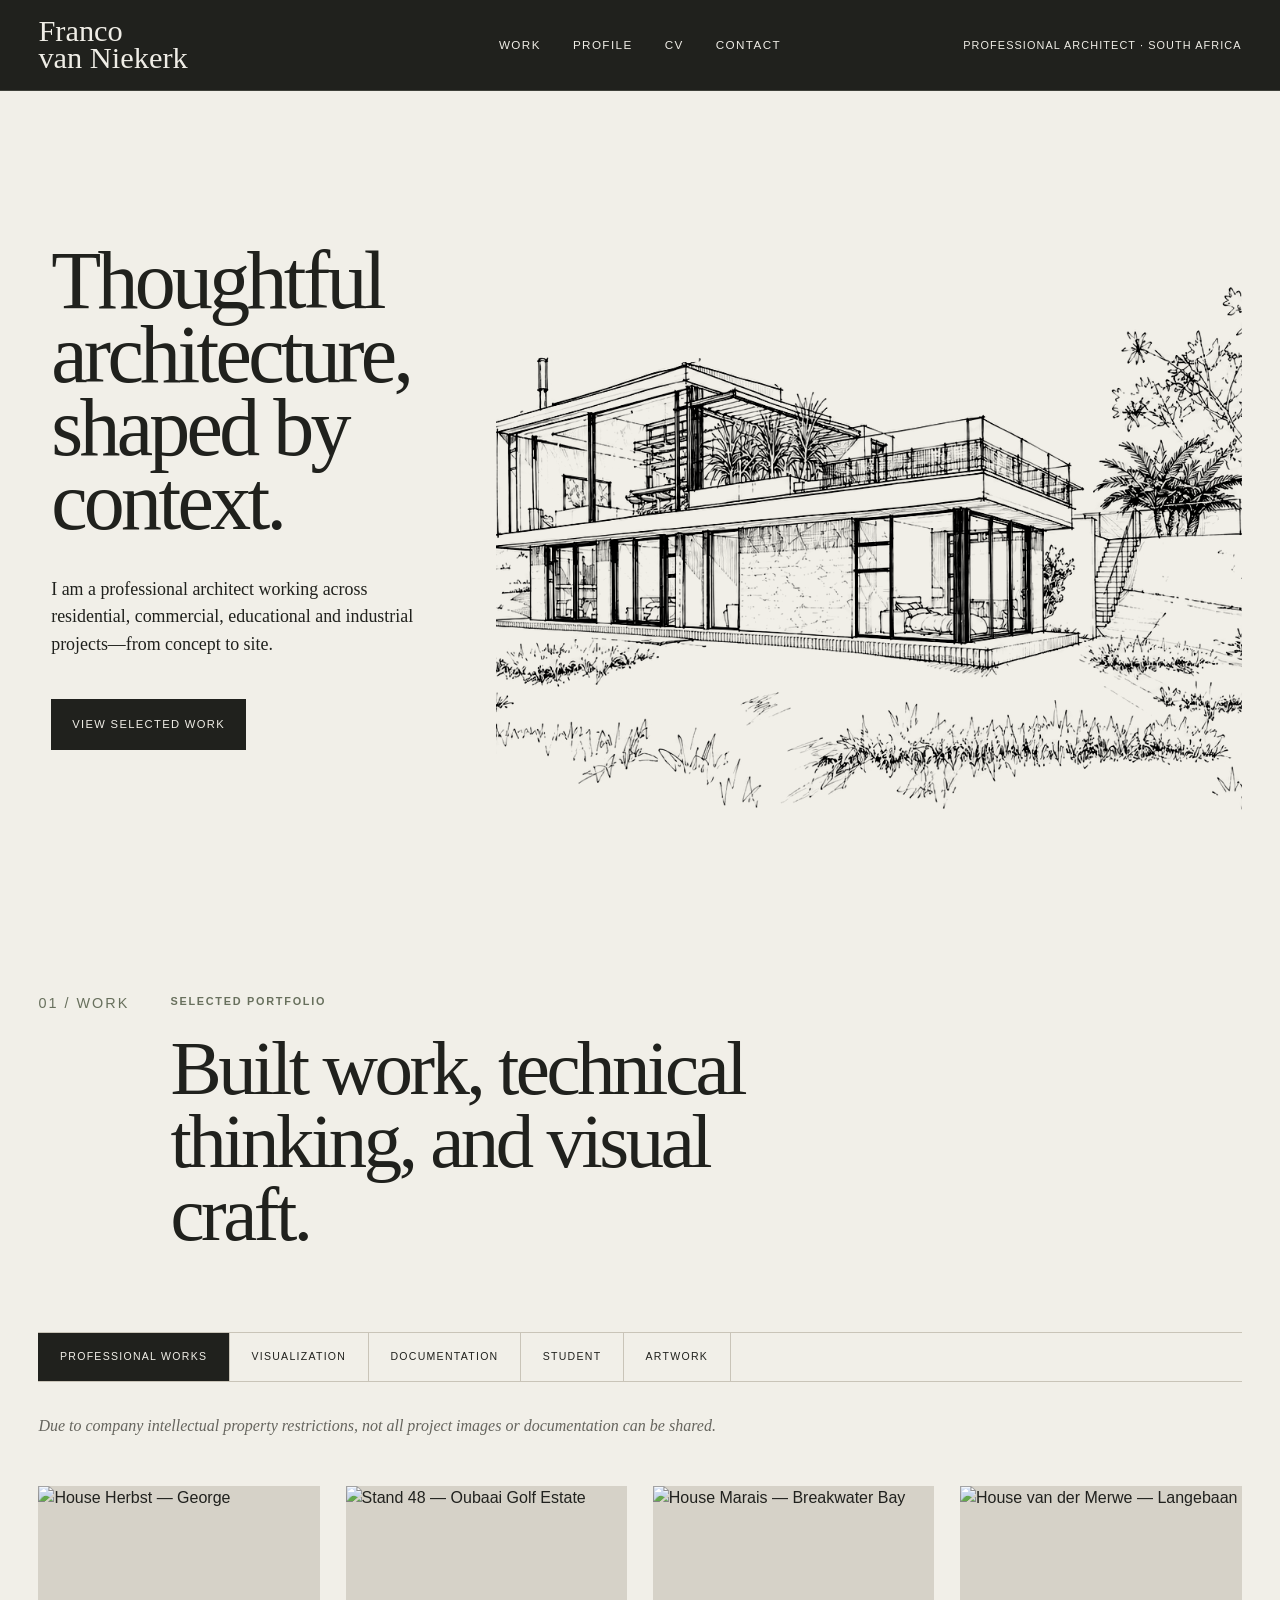
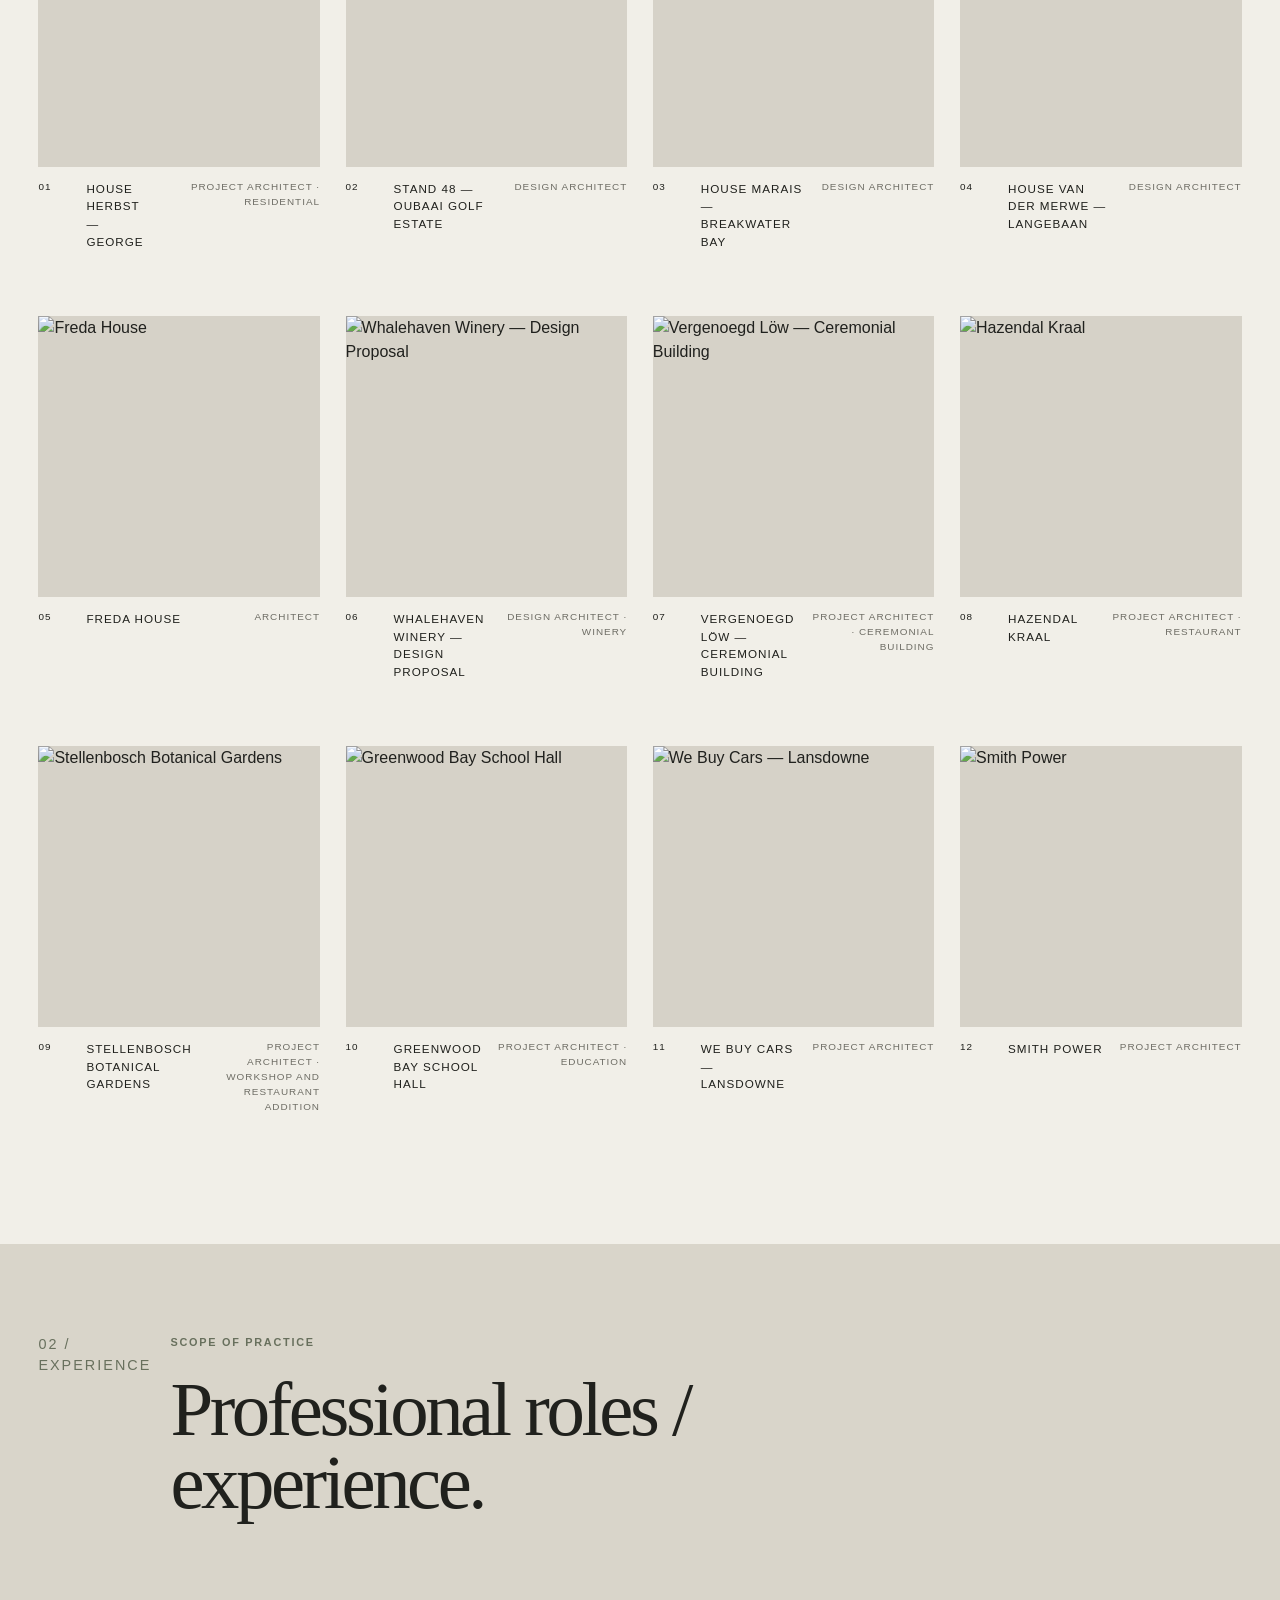
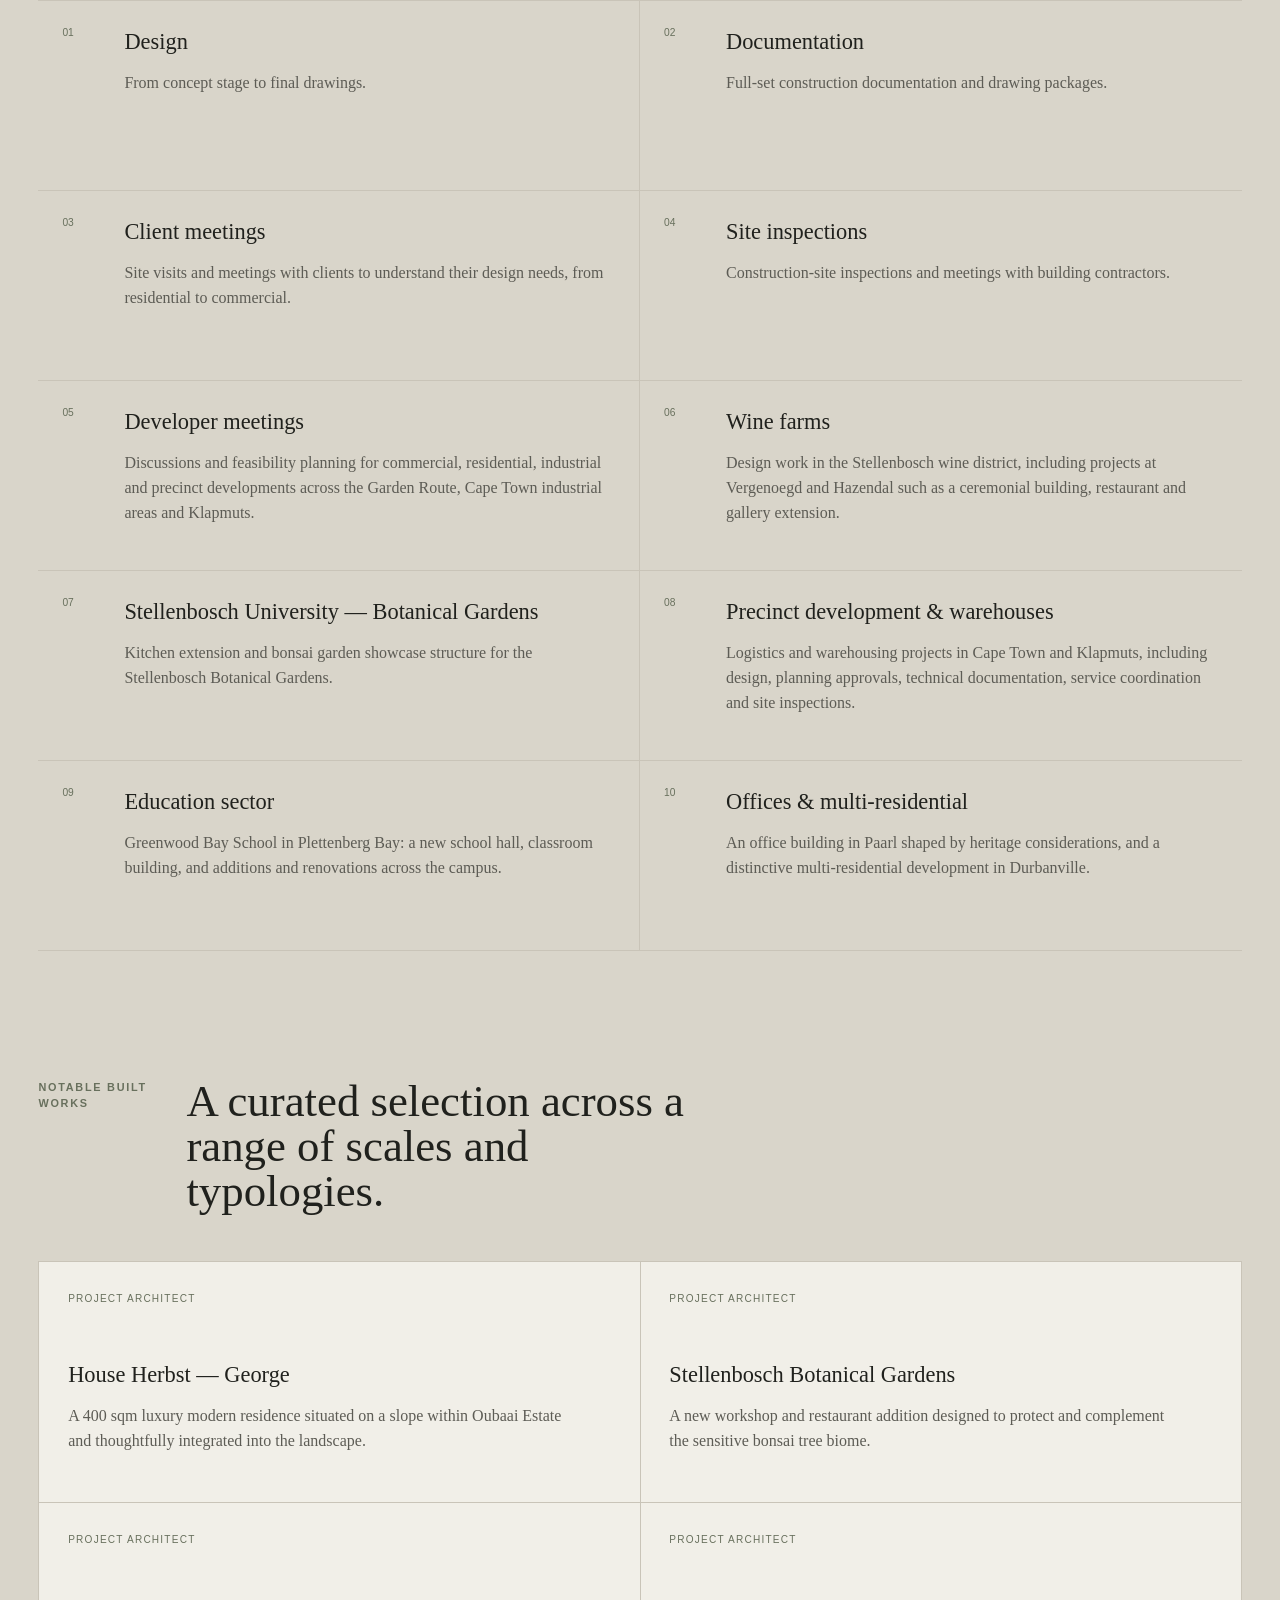
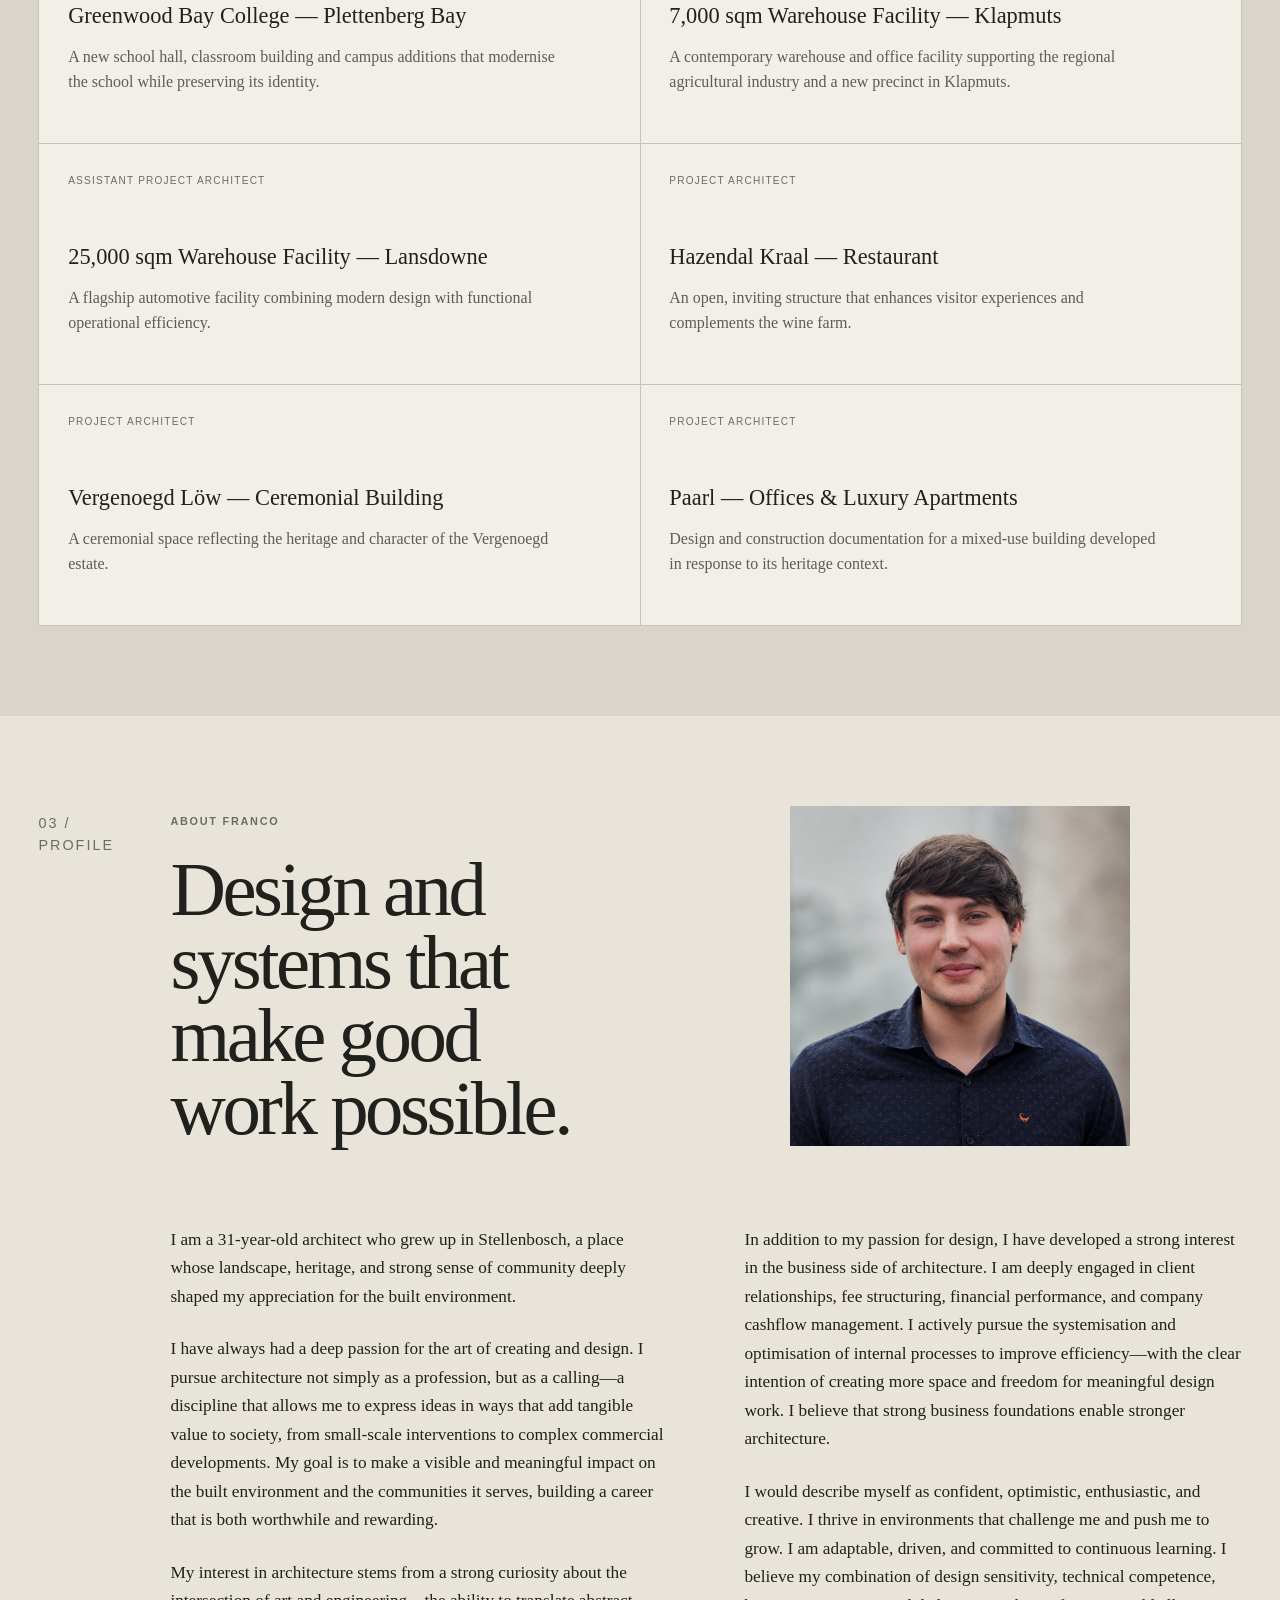
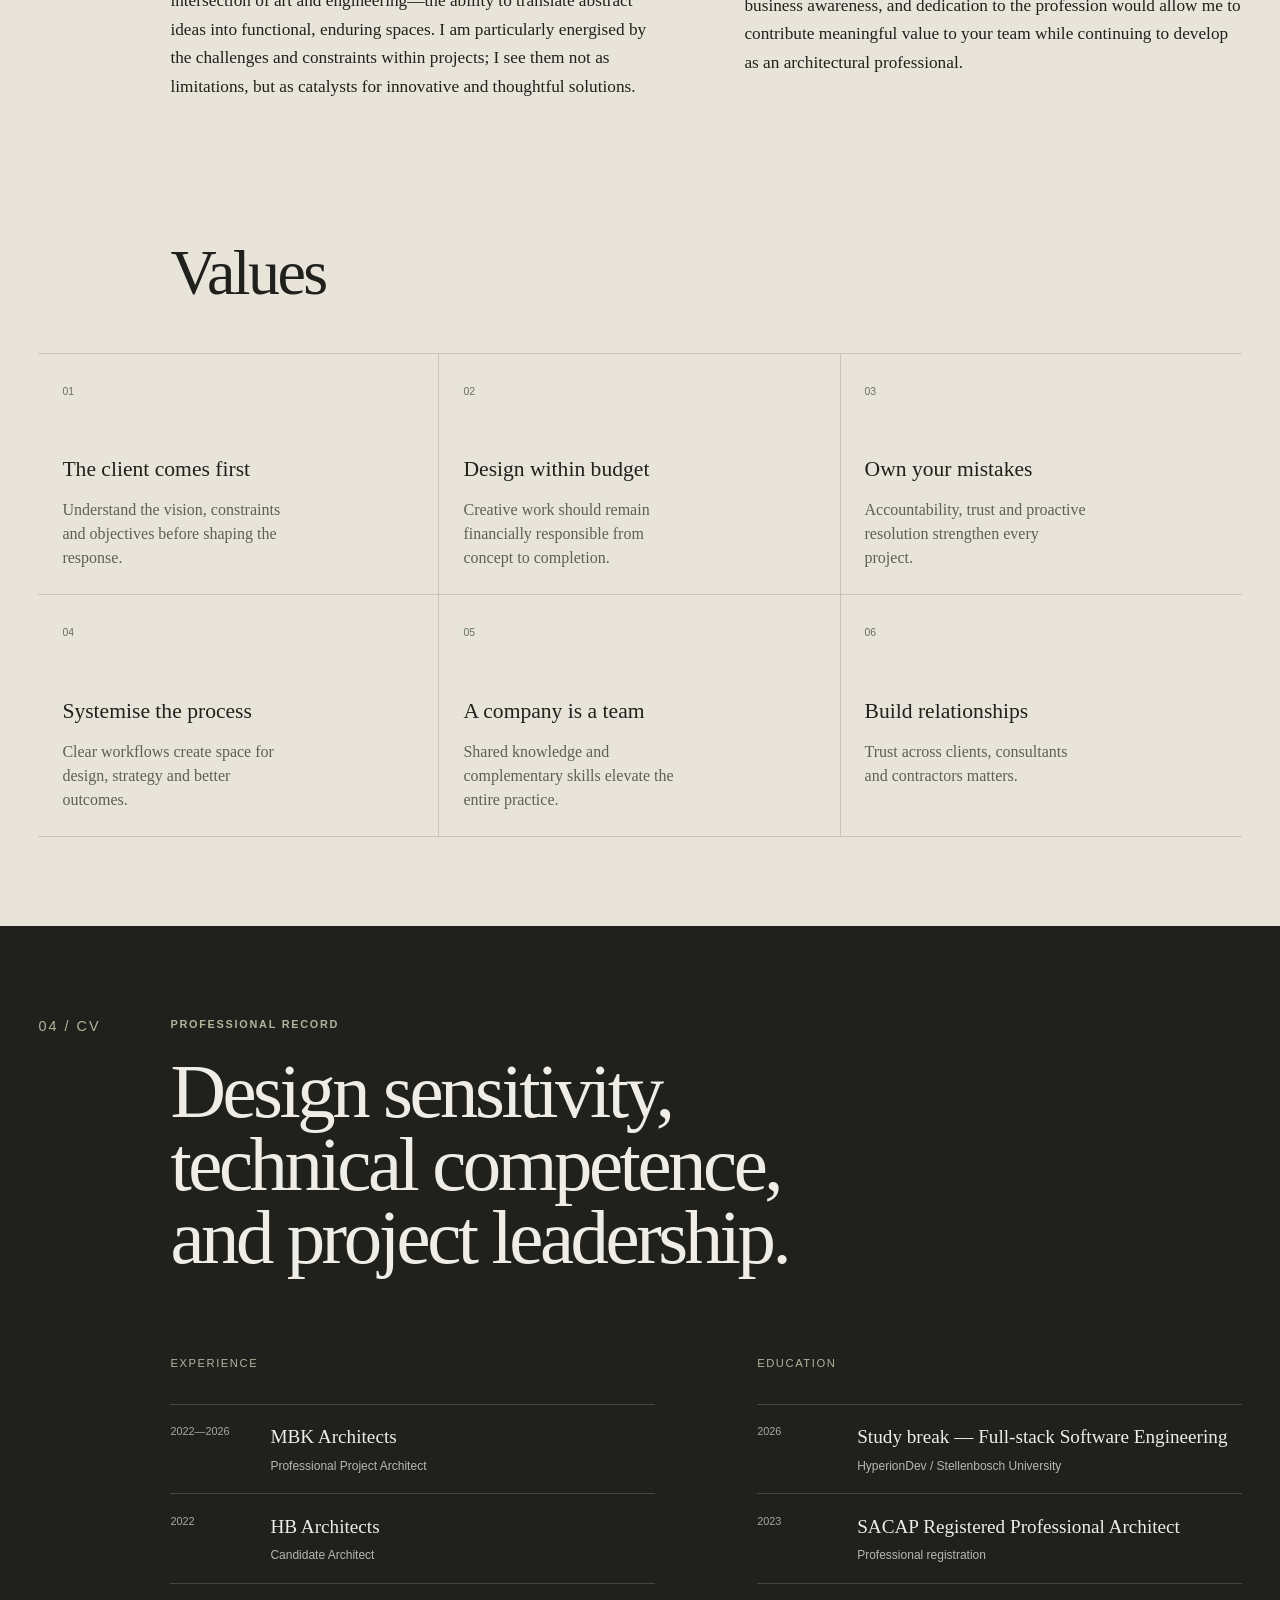
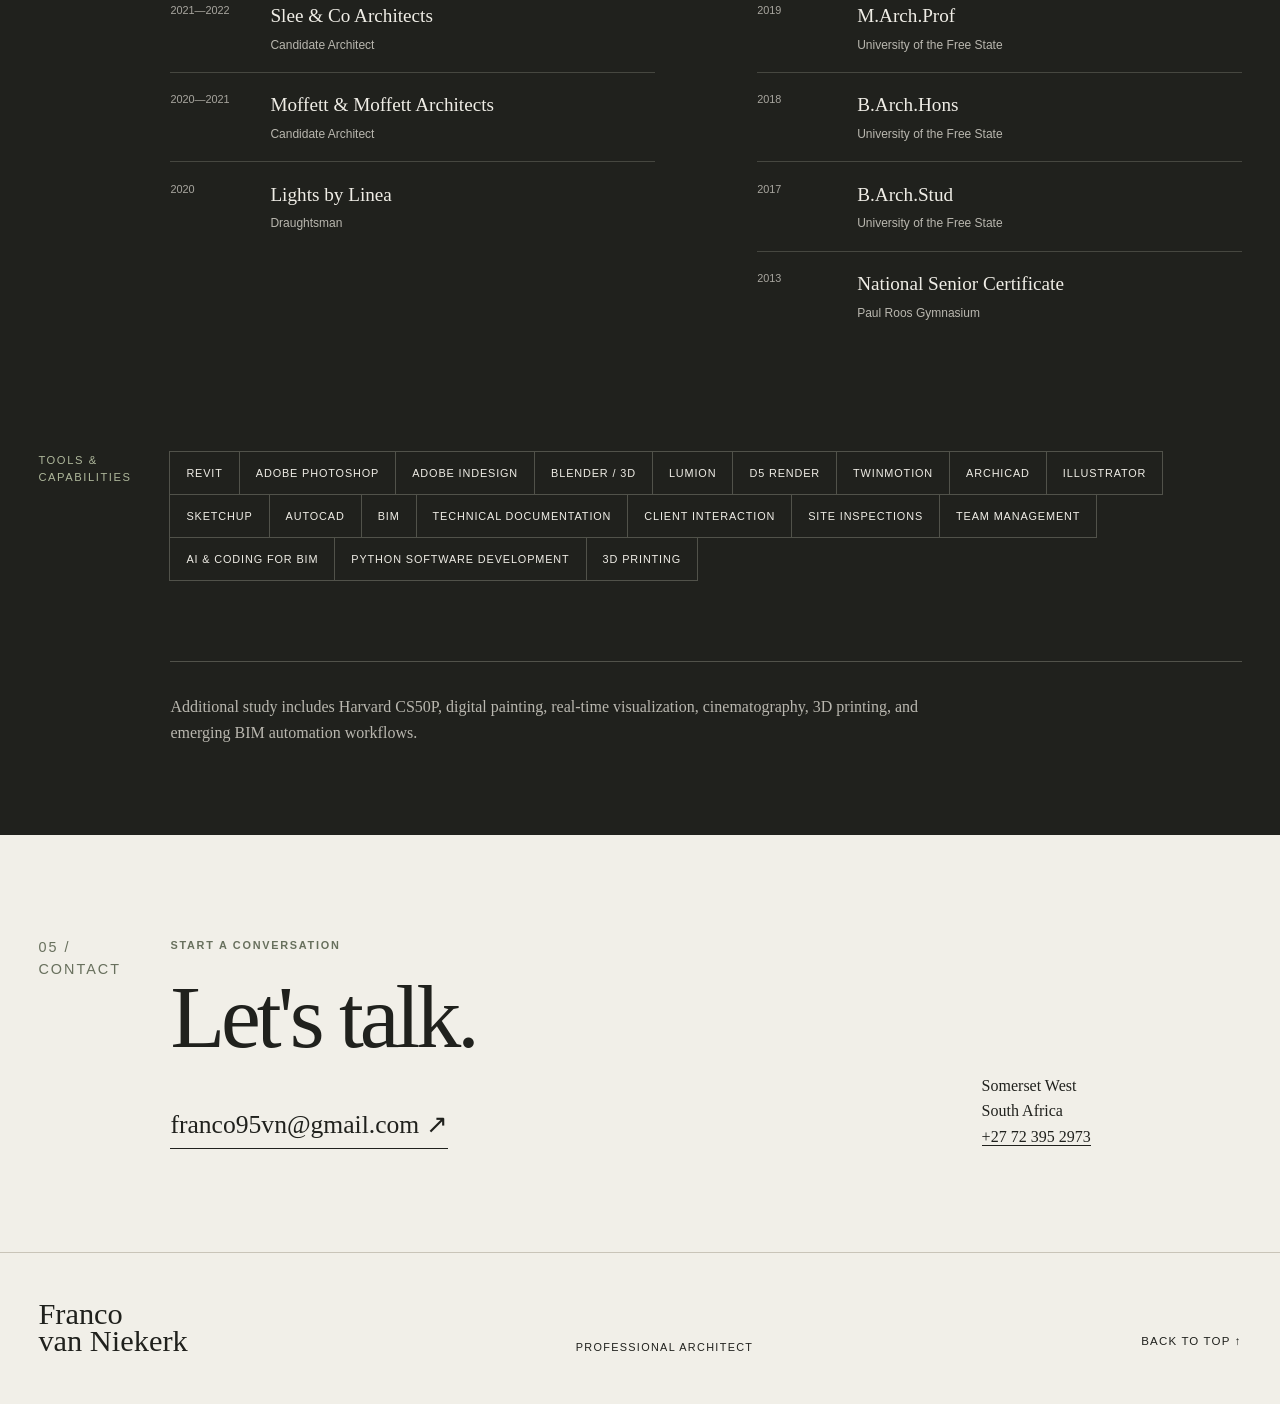
==== index.html @ 77620b39 "Publish portfolio website" ====
<!DOCTYPE html><html lang="en"><head><meta charSet="utf-8"/><meta name="viewport" content="width=device-width, initial-scale=1"/><link rel="preload" as="image" href="https://static.wixstatic.com/media/9b3462_28104111b4b6471d82c32e93f9dbecf9~mv2.jpg/v1/fill/w_1200,h_900,al_c,q_90,enc_avif,quality_auto/9b3462_28104111b4b6471d82c32e93f9dbecf9~mv2.jpg"/><link rel="preload" as="image" href="/franco-profile.png"/><link rel="stylesheet" href="/_next/static/css/index.Cm12UBci.css" data-rsc-css-href="/_next/static/css/index.Cm12UBci.css" data-precedence="vite-rsc/importer-resources"/><link rel="modulepreload" fetchPriority="low" href="/_next/static/chunks/index-DOLtVOOC.js"/><script src="/_next/static/chunks/rolldown-runtime-C60lm6uB.js" type="module" async=""></script><script src="/_next/static/chunks/framework-BgSIrAUN.js" type="module" async=""></script><link rel="modulepreload" href="/_next/static/chunks/layout-segment-context-DILTT2vA.js" crossorigin=""/><link rel="modulepreload" href="/_next/static/chunks/portfolio-client-BCRKaygQ.js" crossorigin=""/><title>Franco van Niekerk — Professional Architect</title><meta name="description" content="Portfolio of Franco van Niekerk, a professional architect in South Africa working across design, documentation, visualization and project delivery."/><meta property="og:title" content="Franco van Niekerk — Professional Architect"/><meta property="og:description" content="Architecture, technical documentation, visualization and project delivery."/><meta property="og:type" content="website"/><meta property="og:image" content="https://www.francovanniekerk.com/og.png"/><meta property="og:image:width" content="1731"/><meta property="og:image:height" content="909"/><meta property="og:image:alt" content="Franco van Niekerk — Professional Architect"/><meta name="twitter:card" content="summary_large_image"/><meta name="twitter:title" content="Franco van Niekerk — Professional Architect"/><meta name="twitter:description" content="Architecture, technical documentation, visualization and project delivery."/><meta name="twitter:image" content="https://www.francovanniekerk.com/og.png"/><script>Object.assign(((self[Symbol.for("vinext.navigationRuntime")]??={bootstrap:{routeManifest:null},functions:{}}).bootstrap.rsc??={rsc:[]}),{params:{},nav:{"pathname":"/","searchParams":[]}})</script><link rel="modulepreload" href="/_next/static/chunks/index-DOLtVOOC.js" />
</head><body><main id="top"><a class="skip-link" href="#content">Skip to content</a><header class="site-header"><a class="wordmark" href="#top" aria-label="Franco van Niekerk, home"><span>Franco</span><span>van Niekerk</span></a><nav id="primary-navigation" class="" aria-label="Primary navigation"><a href="#work">Work</a><a href="#profile">Profile</a><a href="#cv">CV</a><a href="#contact">Contact</a></nav><span class="header-role">Professional Architect · South Africa</span><button class="menu-button" aria-expanded="false" aria-controls="primary-navigation">Menu</button></header><div id="content"><section class="hero" aria-labelledby="hero-title"><div class="hero-copy"><h1 id="hero-title">Thoughtful architecture, shaped by context.</h1><p class="hero-intro">I am a professional architect working across residential, commercial, educational and industrial projects—from concept to site.</p><div class="hero-actions"><a class="button button-dark" href="#work">View selected work</a></div></div><figure class="hero-figure hero-sketch"><img src="/hero-architectural-sketch-v4.png" alt="Loose black-ink architectural sketch of a contemporary residence at Oubaai Golf Estate" fetchPriority="high"/></figure></section><section class="work-section section-pad" id="work"><div class="section-heading "><p class="section-index">01 / Work</p><div><p class="eyebrow">Selected portfolio</p><h2>Built work, technical thinking, and visual craft.</h2></div></div><div class="filters" aria-label="Filter projects"><button class="active" aria-pressed="true">Professional Works</button><button class="" aria-pressed="false">Visualization</button><button class="" aria-pressed="false">Documentation</button><button class="" aria-pressed="false">Student</button><button class="" aria-pressed="false">Artwork</button></div><p class="ip-note">Due to company intellectual property restrictions, not all project images or documentation can be shared.</p><div class="project-grid" aria-live="polite"><article class="project-card card-1"><button aria-label="View House Herbst — George"><span class="project-image"><img src="https://static.wixstatic.com/media/9b3462_afe27aa5bac145b3a5847388f32da9ce~mv2.jpg/v1/fill/w_1200,h_900,al_c,q_90,enc_avif,quality_auto/9b3462_afe27aa5bac145b3a5847388f32da9ce~mv2.jpg" alt="House Herbst — George" loading="eager"/></span><span class="project-meta"><span>01</span><strong>House Herbst — George</strong><span>Project architect · Residential</span></span></button></article><article class="project-card card-2"><button aria-label="View Stand 48 — Oubaai Golf Estate"><span class="project-image"><img src="https://static.wixstatic.com/media/9b3462_587294c67cd9456cb87134cdcd363314~mv2.jpg/v1/fill/w_1200,h_900,al_c,q_90,enc_avif,quality_auto/9b3462_587294c67cd9456cb87134cdcd363314~mv2.jpg" alt="Stand 48 — Oubaai Golf Estate" loading="eager"/></span><span class="project-meta"><span>02</span><strong>Stand 48 — Oubaai Golf Estate</strong><span>Design Architect</span></span></button></article><article class="project-card card-3"><button aria-label="View House Marais — Breakwater Bay"><span class="project-image"><img src="https://static.wixstatic.com/media/9b3462_28104111b4b6471d82c32e93f9dbecf9~mv2.jpg/v1/fill/w_1200,h_900,al_c,q_90,enc_avif,quality_auto/9b3462_28104111b4b6471d82c32e93f9dbecf9~mv2.jpg" alt="House Marais — Breakwater Bay" loading="eager"/></span><span class="project-meta"><span>03</span><strong>House Marais — Breakwater Bay</strong><span>Design Architect</span></span></button></article><article class="project-card card-4"><button aria-label="View House van der Merwe — Langebaan"><span class="project-image"><img src="https://static.wixstatic.com/media/9b3462_64cbfe2be1e442aeb55a158f5ba972b9~mv2.jpg/v1/fill/w_1200,h_900,al_c,q_90,enc_avif,quality_auto/9b3462_64cbfe2be1e442aeb55a158f5ba972b9~mv2.jpg" alt="House van der Merwe — Langebaan" loading="lazy"/></span><span class="project-meta"><span>04</span><strong>House van der Merwe — Langebaan</strong><span>Design Architect</span></span></button></article><article class="project-card card-5"><button aria-label="View Freda House"><span class="project-image"><img src="https://static.wixstatic.com/media/9b3462_171ecedbce364e58b190438f300547f1~mv2.jpg/v1/fill/w_1200,h_900,al_c,q_90,enc_avif,quality_auto/9b3462_171ecedbce364e58b190438f300547f1~mv2.jpg" alt="Freda House" loading="lazy"/></span><span class="project-meta"><span>05</span><strong>Freda House</strong><span>Architect</span></span></button></article><article class="project-card card-6"><button aria-label="View Whalehaven Winery — Design Proposal"><span class="project-image"><img src="https://static.wixstatic.com/media/9b3462_c84c1ebe549e4955b63d7097efca670a~mv2.jpg/v1/fill/w_1200,h_900,al_c,q_90,enc_avif,quality_auto/9b3462_c84c1ebe549e4955b63d7097efca670a~mv2.jpg" alt="Whalehaven Winery — Design Proposal" loading="lazy"/></span><span class="project-meta"><span>06</span><strong>Whalehaven Winery — Design Proposal</strong><span>Design Architect · Winery</span></span></button></article><article class="project-card card-1"><button aria-label="View Vergenoegd Löw — Ceremonial Building"><span class="project-image"><img src="https://cdn.24.co.za/files/Cms/General/d/12467/c7f4f5afc30c49b3a2fe370c63228df3.jpg" alt="Vergenoegd Löw — Ceremonial Building" loading="lazy"/></span><span class="project-meta"><span>07</span><strong>Vergenoegd Löw — Ceremonial Building</strong><span>Project architect · Ceremonial building</span></span></button></article><article class="project-card card-2"><button aria-label="View Hazendal Kraal"><span class="project-image"><img src="https://static.wixstatic.com/media/9b3462_6ded6716017e403ea964ec4c2d3e6fa0~mv2.jpg/v1/fill/w_1200,h_900,al_c,q_90,enc_avif,quality_auto/9b3462_6ded6716017e403ea964ec4c2d3e6fa0~mv2.jpg" alt="Hazendal Kraal" loading="lazy"/></span><span class="project-meta"><span>08</span><strong>Hazendal Kraal</strong><span>Project architect · Restaurant</span></span></button></article><article class="project-card card-3"><button aria-label="View Stellenbosch Botanical Gardens"><span class="project-image"><img src="https://static.wixstatic.com/media/9b3462_ac7cef4649504e4ab7b7abb23ce5bc47~mv2.jpg/v1/fill/w_1200,h_900,al_c,q_90,enc_avif,quality_auto/9b3462_ac7cef4649504e4ab7b7abb23ce5bc47~mv2.jpg" alt="Stellenbosch Botanical Gardens" loading="lazy"/></span><span class="project-meta"><span>09</span><strong>Stellenbosch Botanical Gardens</strong><span>Project architect · Workshop and restaurant addition</span></span></button></article><article class="project-card card-4"><button aria-label="View Greenwood Bay School Hall"><span class="project-image"><img src="https://static.wixstatic.com/media/9b3462_f662703eb05a4df6863d2946f82e8b6f~mv2.jpg/v1/fill/w_1200,h_900,al_c,q_90,enc_avif,quality_auto/9b3462_f662703eb05a4df6863d2946f82e8b6f~mv2.jpg" alt="Greenwood Bay School Hall" loading="lazy"/></span><span class="project-meta"><span>10</span><strong>Greenwood Bay School Hall</strong><span>Project architect · Education</span></span></button></article><article class="project-card card-5"><button aria-label="View We Buy Cars — Lansdowne"><span class="project-image"><img src="https://static.wixstatic.com/media/9b3462_c057ed04e77a472ab9b57d6e7cba6bff~mv2.jpg/v1/fill/w_1200,h_900,al_c,q_90,enc_avif,quality_auto/9b3462_c057ed04e77a472ab9b57d6e7cba6bff~mv2.jpg" alt="We Buy Cars — Lansdowne" loading="lazy"/></span><span class="project-meta"><span>11</span><strong>We Buy Cars — Lansdowne</strong><span>Project Architect</span></span></button></article><article class="project-card card-6"><button aria-label="View Smith Power"><span class="project-image"><img src="https://static.wixstatic.com/media/9b3462_7bfd26db92fb4428b15900869d79515a~mv2.jpeg/v1/fill/w_1200,h_900,al_c,q_90,enc_avif,quality_auto/9b3462_7bfd26db92fb4428b15900869d79515a~mv2.jpeg" alt="Smith Power" loading="lazy"/></span><span class="project-meta"><span>12</span><strong>Smith Power</strong><span>Project Architect</span></span></button></article></div></section><section class="roles-section section-pad" id="experience"><div class="section-heading "><p class="section-index">02 / Experience</p><div><p class="eyebrow">Scope of practice</p><h2>Professional roles / experience.</h2></div></div><div class="roles-grid"><article><span>01</span><div><h3>Design</h3><p>From concept stage to final drawings.</p></div></article><article><span>02</span><div><h3>Documentation</h3><p>Full-set construction documentation and drawing packages.</p></div></article><article><span>03</span><div><h3>Client meetings</h3><p>Site visits and meetings with clients to understand their design needs, from residential to commercial.</p></div></article><article><span>04</span><div><h3>Site inspections</h3><p>Construction-site inspections and meetings with building contractors.</p></div></article><article><span>05</span><div><h3>Developer meetings</h3><p>Discussions and feasibility planning for commercial, residential, industrial and precinct developments across the Garden Route, Cape Town industrial areas and Klapmuts.</p></div></article><article><span>06</span><div><h3>Wine farms</h3><p>Design work in the Stellenbosch wine district, including projects at Vergenoegd and Hazendal such as a ceremonial building, restaurant and gallery extension.</p></div></article><article><span>07</span><div><h3>Stellenbosch University — Botanical Gardens</h3><p>Kitchen extension and bonsai garden showcase structure for the Stellenbosch Botanical Gardens.</p></div></article><article><span>08</span><div><h3>Precinct development &amp; warehouses</h3><p>Logistics and warehousing projects in Cape Town and Klapmuts, including design, planning approvals, technical documentation, service coordination and site inspections.</p></div></article><article><span>09</span><div><h3>Education sector</h3><p>Greenwood Bay School in Plettenberg Bay: a new school hall, classroom building, and additions and renovations across the campus.</p></div></article><article><span>10</span><div><h3>Offices &amp; multi-residential</h3><p>An office building in Paarl shaped by heritage considerations, and a distinctive multi-residential development in Durbanville.</p></div></article></div><div class="notable-heading"><p class="eyebrow">Notable built works</p><h3>A curated selection across a range of scales and typologies.</h3></div><div class="notable-grid"><article><p class="work-role">Project Architect</p><h3>House Herbst — George</h3><p>A 400 sqm luxury modern residence situated on a slope within Oubaai Estate and thoughtfully integrated into the landscape.</p></article><article><p class="work-role">Project Architect</p><h3>Stellenbosch Botanical Gardens</h3><p>A new workshop and restaurant addition designed to protect and complement the sensitive bonsai tree biome.</p></article><article><p class="work-role">Project Architect</p><h3>Greenwood Bay College — Plettenberg Bay</h3><p>A new school hall, classroom building and campus additions that modernise the school while preserving its identity.</p></article><article><p class="work-role">Project Architect</p><h3>7,000 sqm Warehouse Facility — Klapmuts</h3><p>A contemporary warehouse and office facility supporting the regional agricultural industry and a new precinct in Klapmuts.</p></article><article><p class="work-role">Assistant Project Architect</p><h3>25,000 sqm Warehouse Facility — Lansdowne</h3><p>A flagship automotive facility combining modern design with functional operational efficiency.</p></article><article><p class="work-role">Project Architect</p><h3>Hazendal Kraal — Restaurant</h3><p>An open, inviting structure that enhances visitor experiences and complements the wine farm.</p></article><article><p class="work-role">Project Architect</p><h3>Vergenoegd Löw — Ceremonial Building</h3><p>A ceremonial space reflecting the heritage and character of the Vergenoegd estate.</p></article><article><p class="work-role">Project Architect</p><h3>Paarl — Offices &amp; Luxury Apartments</h3><p>Design and construction documentation for a mixed-use building developed in response to its heritage context.</p></article></div></section><section class="profile-section section-pad" id="profile"><div class="profile-heading-layout"><div class="section-heading "><p class="section-index">03 / Profile</p><div><p class="eyebrow">About Franco</p><h2>Design and systems that make good work possible.</h2></div></div><figure class="profile-photo"><img src="/franco-profile.png" alt="Portrait of Franco van Niekerk"/></figure></div><div class="profile-biography"><p>I am a 31-year-old architect who grew up in Stellenbosch, a place whose landscape, heritage, and strong sense of community deeply shaped my appreciation for the built environment.</p><p>I have always had a deep passion for the art of creating and design. I pursue architecture not simply as a profession, but as a calling—a discipline that allows me to express ideas in ways that add tangible value to society, from small-scale interventions to complex commercial developments. My goal is to make a visible and meaningful impact on the built environment and the communities it serves, building a career that is both worthwhile and rewarding.</p><p>My interest in architecture stems from a strong curiosity about the intersection of art and engineering—the ability to translate abstract ideas into functional, enduring spaces. I am particularly energised by the challenges and constraints within projects; I see them not as limitations, but as catalysts for innovative and thoughtful solutions.</p><p>In addition to my passion for design, I have developed a strong interest in the business side of architecture. I am deeply engaged in client relationships, fee structuring, financial performance, and company cashflow management. I actively pursue the systemisation and optimisation of internal processes to improve efficiency—with the clear intention of creating more space and freedom for meaningful design work. I believe that strong business foundations enable stronger architecture.</p><p>I would describe myself as confident, optimistic, enthusiastic, and creative. I thrive in environments that challenge me and push me to grow. I am adaptable, driven, and committed to continuous learning. I believe my combination of design sensitivity, technical competence, business awareness, and dedication to the profession would allow me to contribute meaningful value to your team while continuing to develop as an architectural professional.</p></div><h3 class="values-title">Values</h3><div class="principles-grid"><article><span>01</span><h3>The client comes first</h3><p>Understand the vision, constraints and objectives before shaping the response.</p></article><article><span>02</span><h3>Design within budget</h3><p>Creative work should remain financially responsible from concept to completion.</p></article><article><span>03</span><h3>Own your mistakes</h3><p>Accountability, trust and proactive resolution strengthen every project.</p></article><article><span>04</span><h3>Systemise the process</h3><p>Clear workflows create space for design, strategy and better outcomes.</p></article><article><span>05</span><h3>A company is a team</h3><p>Shared knowledge and complementary skills elevate the entire practice.</p></article><article><span>06</span><h3>Build relationships</h3><p>Trust across clients, consultants and contractors matters.</p></article></div></section><section class="cv-section section-pad" id="cv"><div class="section-heading light"><p class="section-index">04 / CV</p><div><p class="eyebrow">Professional record</p><h2>Design sensitivity, technical competence, and project leadership.</h2></div></div><div class="cv-grid"><div class="cv-column"><h3>Experience</h3><div class="timeline"><div><span>2022—2026</span><strong>MBK Architects</strong><p>Professional Project Architect</p></div><div><span>2022</span><strong>HB Architects</strong><p>Candidate Architect</p></div><div><span>2021—2022</span><strong>Slee &amp; Co Architects</strong><p>Candidate Architect</p></div><div><span>2020—2021</span><strong>Moffett &amp; Moffett Architects</strong><p>Candidate Architect</p></div><div><span>2020</span><strong>Lights by Linea</strong><p>Draughtsman</p></div></div></div><div class="cv-column"><h3>Education</h3><div class="timeline"><div><span>2026</span><strong>Study break — Full-stack Software Engineering</strong><p>HyperionDev / Stellenbosch University</p></div><div><span>2023</span><strong>SACAP Registered Professional Architect</strong><p>Professional registration</p></div><div><span>2019</span><strong>M.Arch.Prof</strong><p>University of the Free State</p></div><div><span>2018</span><strong>B.Arch.Hons</strong><p>University of the Free State</p></div><div><span>2017</span><strong>B.Arch.Stud</strong><p>University of the Free State</p></div><div><span>2013</span><strong>National Senior Certificate</strong><p>Paul Roos Gymnasium</p></div></div></div></div><div class="skills-block"><h3>Tools &amp; capabilities</h3><div class="skill-tags"><span>Revit</span><span>Adobe Photoshop</span><span>Adobe InDesign</span><span>Blender / 3D</span><span>Lumion</span><span>D5 Render</span><span>Twinmotion</span><span>Archicad</span><span>Illustrator</span><span>SketchUp</span><span>AutoCAD</span><span>BIM</span><span>Technical documentation</span><span>Client interaction</span><span>Site inspections</span><span>Team management</span><span>AI &amp; coding for BIM</span><span>Python software development</span><span>3D printing</span></div></div><div class="cv-actions"><p>Additional study includes Harvard CS50P, digital painting, real-time visualization, cinematography, 3D printing, and emerging BIM automation workflows.</p></div></section><section class="contact-section" id="contact"><p class="section-index">05 / Contact</p><div><p class="eyebrow">Start a conversation</p><h2>Let&#x27;s talk.</h2><a class="contact-email" href="mailto:franco95vn@gmail.com">franco95vn@gmail.com <span>↗</span></a></div><div class="contact-details"><p>Somerset West<br/>South Africa</p><a href="tel:+27723952973">+27 72 395 2973</a></div></section></div><footer><a class="wordmark" href="#top"><span>Franco</span><span>van Niekerk</span></a><p>Professional Architect</p><a class="text-link" href="#top">Back to top ↑</a></footer></main><script type="application/ld+json">{"@context":"https://schema.org","@type":"Person","name":"Franco van Niekerk","jobTitle":"Professional Architect","email":"mailto:franco95vn@gmail.com","telephone":"+27 72 395 2973","address":{"@type":"PostalAddress","addressLocality":"Somerset West","addressCountry":"ZA"},"url":"https://www.francovanniekerk.com/"}</script><script type="module" src="/_next/static/chunks/index-DOLtVOOC.js" id="_R_" async=""></script><script>((self[Symbol.for("vinext.navigationRuntime")]??={bootstrap:{routeManifest:null},functions:{}}).bootstrap.rsc??={rsc:[]}).rsc.push("2:I[\"8033614ae8fa\",[],\"Children\",1]\n")</script><script>((self[Symbol.for("vinext.navigationRuntime")]??={bootstrap:{routeManifest:null},functions:{}}).bootstrap.rsc??={rsc:[]}).rsc.push("3:I[\"c2d308dd323c\",[],\"GlobalErrorBoundary\",1]\n")</script><script>((self[Symbol.for("vinext.navigationRuntime")]??={bootstrap:{routeManifest:null},functions:{}}).bootstrap.rsc??={rsc:[]}).rsc.push("4:I[\"ecfeea4c79da\",[],\"default\",1]\n")</script><script>((self[Symbol.for("vinext.navigationRuntime")]??={bootstrap:{routeManifest:null},functions:{}}).bootstrap.rsc??={rsc:[]}).rsc.push("5:I[\"c2d308dd323c\",[],\"ErrorBoundary\",1]\n")</script><script>((self[Symbol.for("vinext.navigationRuntime")]??={bootstrap:{routeManifest:null},functions:{}}).bootstrap.rsc??={rsc:[]}).rsc.push("6:I[\"0b1ae3af7320\",[],\"LayoutSegmentProvider\",1]\n")</script><script>((self[Symbol.for("vinext.navigationRuntime")]??={bootstrap:{routeManifest:null},functions:{}}).bootstrap.rsc??={rsc:[]}).rsc.push("7:I[\"8033614ae8fa\",[],\"Slot\",1]\n")</script><script>((self[Symbol.for("vinext.navigationRuntime")]??={bootstrap:{routeManifest:null},functions:{}}).bootstrap.rsc??={rsc:[]}).rsc.push("8:I[\"60d934a7d4d3\",[],\"AppRouterScrollTarget\",1]\n")</script><script>((self[Symbol.for("vinext.navigationRuntime")]??={bootstrap:{routeManifest:null},functions:{}}).bootstrap.rsc??={rsc:[]}).rsc.push("9:I[\"c2d308dd323c\",[],\"RedirectBoundary\",1]\n")</script><script>((self[Symbol.for("vinext.navigationRuntime")]??={bootstrap:{routeManifest:null},functions:{}}).bootstrap.rsc??={rsc:[]}).rsc.push(":HL[\"/_next/static/css/index.Cm12UBci.css\",\"style\"     ]\n")</script><script>((self[Symbol.for("vinext.navigationRuntime")]??={bootstrap:{routeManifest:null},functions:{}}).bootstrap.rsc??={rsc:[]}).rsc.push("0:{\"__route\":\"route:/\",\"__interceptionContext\":null,\"__layoutIds\":[\"layout:/\"],\"__rootLayout\":\"/\",\"__sourcePage\":\"/page\",\"page:/\":\"$L1\",\"layout:/\":[[[[\"$\",\"link\",\"css:/_next/static/css/index.Cm12UBci.css\",{\"rel\":\"stylesheet\",\"precedence\":\"vite-rsc/importer-resources\",\"href\":\"/_next/static/css/index.Cm12UBci.css\",\"data-rsc-css-href\":\"/_next/static/css/index.Cm12UBci.css\"}],\"$undefined\"],[\"$\",\"html\",null,{\"lang\":\"en\",\"children\":[\"$\",\"body\",null,{\"children\":[[\"$\",\"$L2\",null,{}],[\"$\",\"script\",null,{\"type\":\"application/ld+json\",\"dangerouslySetInnerHTML\":{\"__html\":\"{\\\"@context\\\":\\\"https://schema.org\\\",\\\"@type\\\":\\\"Person\\\",\\\"name\\\":\\\"Franco van Niekerk\\\",\\\"jobTitle\\\":\\\"Professional Architect\\\",\\\"email\\\":\\\"mailto:franco95vn@gmail.com\\\",\\\"telephone\\\":\\\"+27 72 395 2973\\\",\\\"address\\\":{\\\"@type\\\":\\\"PostalAddress\\\",\\\"addressLocality\\\":\\\"Somerset West\\\",\\\"addressCountry\\\":\\\"ZA\\\"},\\\"url\\\":\\\"https://www.francovanniekerk.com/\\\"}\"}}]]}]}]],null],\"route:/\":[[[\"$\",\"meta\",null,{\"charSet\":\"utf-8\"}],[[\"$\",\"title\",\"0\",{\"children\":\"Franco van Niekerk — Professional Architect\"}],[\"$\",\"meta\",\"1\",{\"name\":\"description\",\"content\":\"Portfolio of Franco van Niekerk, a professional architect in South Africa working across design, documentation, visualization and project delivery.\"}],[\"$\",\"meta\",\"2\",{\"property\":\"og:title\",\"content\":\"Franco van Niekerk — Professional Architect\"}],[\"$\",\"meta\",\"3\",{\"property\":\"og:description\",\"content\":\"Architecture, technical documentation, visualization and project delivery.\"}],[\"$\",\"meta\",\"4\",{\"property\":\"og:type\",\"content\":\"website\"}],[\"$\",\"meta\",\"5\",{\"property\":\"og:image\",\"content\":\"https://www.francovanniekerk.com/og.png\"}],[\"$\",\"meta\",\"6\",{\"property\":\"og:image:width\",\"content\":\"1731\"}],[\"$\",\"meta\",\"7\",{\"property\":\"og:image:height\",\"content\":\"909\"}],[\"$\",\"meta\",\"8\",{\"property\":\"og:image:alt\",\"content\":\"Franco van Niekerk — Professional Architect\"}],[\"$\",\"meta\",\"9\",{\"name\":\"twitter:card\",\"content\":\"summary_large_image\"}],[\"$\",\"meta\",\"10\",{\"name\":\"twitter:title\",\"content\":\"Franco van Niekerk — Professional Architect\"}],[\"$\",\"meta\",\"11\",{\"name\":\"twitter:description\",\"content\":\"Architecture, technical documentation, visualization and project delivery.\"}],[\"$\",\"meta\",\"12\",{\"name\":\"twitter:image\",\"content\":\"https://www.francovanniekerk.com/og.png\"}]],[[\"$\",\"meta\",\"0\",{\"name\":\"viewport\",\"content\":\"width=device-width, initial-scale=1\"}]]],[\"$\",\"$L3\",null,{\"fallback\":\"$4\",\"children\":[\"$\",\"$L5\",null,{\"fallback\":\"$4\",\"children\":[\"$\",\"$L6\",null,{\"providerId\":\"layout:/\",\"segmentMap\":{\"children\":[]},\"children\":[\"$\",\"$L7\",null,{\"id\":\"layout:/\",\"parallelSlots\":\"$undefined\",\"children\":[\"$\",\"$L8\",null,{\"children\":[\"$\",\"$L9\",null,{\"children\":[[\"$\",\"$L6\",null,{\"providerId\":\"page:/\",\"segmentMap\":{\"children\":[\"__PAGE__\"]},\"children\":[\"$\",\"$L7\",null,{\"id\":\"page:/\"}]}],null]}]}]}]}]}]}],null,null],\"__layoutFlags\":{\"layout:/\":\"s\"},\"__artifactCompatibility\":{\"schemaVersion\":1,\"graphVersion\":\"app-route-graph:1177fd80f83fa7b0\",\"deploymentVersion\":\"84c14e99-b642-4c68-97e9-37fe9b7a97be\",\"appElementsSchemaVersion\":1,\"rscPayloadSchemaVersion\":1,\"rootBoundaryId\":\"/\",\"renderEpoch\":null},\"__renderObservation\":{\"schemaVersion\":1,\"output\":{\"kind\":\"app-rsc\",\"mountedSlotsFingerprint\":null,\"renderEpoch\":null,\"rootBoundaryId\":\"/\",\"routeId\":\"route:/\"},\"completeness\":\"partial\",\"boundaryOutcome\":{\"kind\":\"unknown\"},\"requestApis\":[{\"kind\":\"connection\",\"status\":\"unknown\"},{\"kind\":\"cookies\",\"status\":\"unknown\"},{\"kind\":\"draftMode\",\"status\":\"unknown\"},{\"kind\":\"headers\",\"status\":\"unknown\"},{\"kind\":\"params\",\"status\":\"unknown\"},{\"kind\":\"searchParams\",\"status\":\"unknown\"}],\"dynamicFetches\":[],\"cacheTags\":[\"/\",\"_N_T_/\",\"_N_T_/index\",\"_N_T_/layout\",\"_N_T_/page\"],\"pathTags\":[\"/\"],\"cacheability\":\"unknown\",\"downgrade\":{\"target\":\"freshRender\",\"reasons\":[{\"code\":\"CP_DOWNGRADE_CACHEABILITY_UNKNOWN\",\"target\":\"freshRender\"},{\"code\":\"CP_DOWNGRADE_INCOMPLETE_OBSERVATION\",\"completeness\":\"partial\",\"target\":\"freshRender\"},{\"code\":\"CP_DOWNGRADE_UNKNOWN_REQUEST_API\",\"requestApi\":\"connection\",\"target\":\"freshRender\"},{\"code\":\"CP_DOWNGRADE_UNKNOWN_REQUEST_API\",\"requestApi\":\"cookies\",\"target\":\"freshRender\"},{\"code\":\"CP_DOWNGRADE_UNKNOWN_REQUEST_API\",\"requestApi\":\"draftMode\",\"target\":\"freshRender\"},{\"code\":\"CP_DOWNGRADE_UNKNOWN_REQUEST_API\",\"requestApi\":\"headers\",\"target\":\"freshRender\"},{\"code\":\"CP_DOWNGRADE_UNKNOWN_REQUEST_API\",\"requestApi\":\"params\",\"target\":\"freshRender\"},{\"code\":\"CP_DOWNGRADE_UNKNOWN_REQUEST_API\",\"requestApi\":\"searchParams\",\"target\":\"freshRender\"}],\"fallback\":{\"kind\":\"breakerFallback\",\"code\":\"CP_PRIVATE_DYNAMIC_DOWNGRADE\",\"mode\":\"renderFresh\",\"scope\":\"affectedOutput\",\"fields\":{\"reasonCodes\":[\"CP_DOWNGRADE_CACHEABILITY_UNKNOWN\",\"CP_DOWNGRADE_INCOMPLETE_OBSERVATION\",\"CP_DOWNGRADE_UNKNOWN_REQUEST_API\",\"CP_DOWNGRADE_UNKNOWN_REQUEST_API\",\"CP_DOWNGRADE_UNKNOWN_REQUEST_API\",\"CP_DOWNGRADE_UNKNOWN_REQUEST_API\",\"CP_DOWNGRADE_UNKNOWN_REQUEST_API\",\"CP_DOWNGRADE_UNKNOWN_REQUEST_API\"],\"target\":\"freshRender\"}},\"isPublicCacheCandidate\":false}}}\n")</script><script>((self[Symbol.for("vinext.navigationRuntime")]??={bootstrap:{routeManifest:null},functions:{}}).bootstrap.rsc??={rsc:[]}).rsc.push("a:I[\"791f63e50423\",[],\"default\",1]\n")</script><script>((self[Symbol.for("vinext.navigationRuntime")]??={bootstrap:{routeManifest:null},functions:{}}).bootstrap.rsc??={rsc:[]}).rsc.push("1:[\"$\",\"$La\",null,{}]\n")</script><script>Object.assign(((self[Symbol.for("vinext.navigationRuntime")]??={bootstrap:{routeManifest:null},functions:{}}).bootstrap.rsc??={rsc:[]}),{"initialCacheKind":"static"});((self[Symbol.for("vinext.navigationRuntime")]??={bootstrap:{routeManifest:null},functions:{}}).bootstrap.rsc??={rsc:[]}).done=true</script></body></html>
---- _next/static/css/index.Cm12UBci.css ----
/*! tailwindcss v4.2.1 | MIT License | https://tailwindcss.com */
@layer properties{@supports (((-webkit-hyphens:none)) and (not (margin-trim:inline))) or ((-moz-orient:inline) and (not (color:rgb(from red r g b)))){*,:before,:after{--tw-blur:initial;--tw-brightness:initial;--tw-contrast:initial;--tw-grayscale:initial;--tw-hue-rotate:initial;--tw-invert:initial;--tw-opacity:initial;--tw-saturate:initial;--tw-sepia:initial;--tw-drop-shadow:initial;--tw-drop-shadow-color:initial;--tw-drop-shadow-alpha:100%;--tw-drop-shadow-size:initial}::backdrop{--tw-blur:initial;--tw-brightness:initial;--tw-contrast:initial;--tw-grayscale:initial;--tw-hue-rotate:initial;--tw-invert:initial;--tw-opacity:initial;--tw-saturate:initial;--tw-sepia:initial;--tw-drop-shadow:initial;--tw-drop-shadow-color:initial;--tw-drop-shadow-alpha:100%;--tw-drop-shadow-size:initial}}}@layer theme{:root,:host{--font-sans:ui-sans-serif, system-ui, sans-serif, "Apple Color Emoji", "Segoe UI Emoji", "Segoe UI Symbol", "Noto Color Emoji";--font-mono:ui-monospace, SFMono-Regular, Menlo, Monaco, Consolas, "Liberation Mono", "Courier New", monospace;--spacing:.25rem;--default-font-family:var(--font-sans);--default-mono-font-family:var(--font-mono)}}@layer base{*,:after,:before{box-sizing:border-box;border:0 solid;margin:0;padding:0}::backdrop{box-sizing:border-box;border:0 solid;margin:0;padding:0}::file-selector-button{box-sizing:border-box;border:0 solid;margin:0;padding:0}html,:host{-webkit-text-size-adjust:100%;tab-size:4;line-height:1.5;font-family:var(--default-font-family,ui-sans-serif, system-ui, sans-serif, "Apple Color Emoji", "Segoe UI Emoji", "Segoe UI Symbol", "Noto Color Emoji");font-feature-settings:var(--default-font-feature-settings,normal);font-variation-settings:var(--default-font-variation-settings,normal);-webkit-tap-highlight-color:transparent}hr{height:0;color:inherit;border-top-width:1px}abbr:where([title]){-webkit-text-decoration:underline dotted;text-decoration:underline dotted}h1,h2,h3,h4,h5,h6{font-size:inherit;font-weight:inherit}a{color:inherit;-webkit-text-decoration:inherit;-webkit-text-decoration:inherit;text-decoration:inherit}b,strong{font-weight:bolder}code,kbd,samp,pre{font-family:var(--default-mono-font-family,ui-monospace, SFMono-Regular, Menlo, Monaco, Consolas, "Liberation Mono", "Courier New", monospace);font-feature-settings:var(--default-mono-font-feature-settings,normal);font-variation-settings:var(--default-mono-font-variation-settings,normal);font-size:1em}small{font-size:80%}sub,sup{vertical-align:baseline;font-size:75%;line-height:0;position:relative}sub{bottom:-.25em}sup{top:-.5em}table{text-indent:0;border-color:inherit;border-collapse:collapse}:-moz-focusring{outline:auto}progress{vertical-align:baseline}summary{display:list-item}ol,ul,menu{list-style:none}img,svg,video,canvas,audio,iframe,embed,object{vertical-align:middle;display:block}img,video{max-width:100%;height:auto}button,input,select,optgroup,textarea{font:inherit;font-feature-settings:inherit;font-variation-settings:inherit;letter-spacing:inherit;color:inherit;opacity:1;background-color:#0000;border-radius:0}::file-selector-button{font:inherit;font-feature-settings:inherit;font-variation-settings:inherit;letter-spacing:inherit;color:inherit;opacity:1;background-color:#0000;border-radius:0}:where(select:is([multiple],[size])) optgroup{font-weight:bolder}:where(select:is([multiple],[size])) optgroup option{padding-inline-start:20px}::file-selector-button{margin-inline-end:4px}::placeholder{opacity:1}@supports (not ((-webkit-appearance:-apple-pay-button))) or (contain-intrinsic-size:1px){::placeholder{color:currentColor}@supports (color:color-mix(in lab, red, red)){::placeholder{color:color-mix(in oklab, currentcolor 50%, transparent)}}}textarea{resize:vertical}::-webkit-search-decoration{-webkit-appearance:none}::-webkit-date-and-time-value{min-height:1lh;text-align:inherit}::-webkit-datetime-edit{display:inline-flex}::-webkit-datetime-edit-fields-wrapper{padding:0}::-webkit-datetime-edit{padding-block:0}::-webkit-datetime-edit-year-field{padding-block:0}::-webkit-datetime-edit-month-field{padding-block:0}::-webkit-datetime-edit-day-field{padding-block:0}::-webkit-datetime-edit-hour-field{padding-block:0}::-webkit-datetime-edit-minute-field{padding-block:0}::-webkit-datetime-edit-second-field{padding-block:0}::-webkit-datetime-edit-millisecond-field{padding-block:0}::-webkit-datetime-edit-meridiem-field{padding-block:0}::-webkit-calendar-picker-indicator{line-height:1}:-moz-ui-invalid{box-shadow:none}button,input:where([type=button],[type=reset],[type=submit]){-webkit-appearance:button;appearance:button}::file-selector-button{-webkit-appearance:button;appearance:button}::-webkit-inner-spin-button{height:auto}::-webkit-outer-spin-button{height:auto}[hidden]:where(:not([hidden=until-found])){display:none!important}}@layer components;@layer utilities{.visible{visibility:visible}.start{inset-inline-start:var(--spacing)}.filter{filter:var(--tw-blur,) var(--tw-brightness,) var(--tw-contrast,) var(--tw-grayscale,) var(--tw-hue-rotate,) var(--tw-invert,) var(--tw-saturate,) var(--tw-sepia,) var(--tw-drop-shadow,)}}:root{--ink:#20211d;--paper:#f1efe8;--paper-2:#e8e4da;--line:#c9c4b8;--olive:#68705d;--rust:#8b5f44;--serif:Georgia,"Times New Roman",serif;--sans:Arial,Helvetica,sans-serif}*{box-sizing:border-box}html{scroll-behavior:smooth}body{background:var(--paper);color:var(--ink);font-family:var(--sans);margin:0}body.modal-open{overflow:hidden}a{color:inherit;text-decoration:none}button{color:inherit;font:inherit}img{max-width:100%}:focus-visible{outline:2px solid var(--rust);outline-offset:4px}.skip-link{z-index:100;background:var(--ink);color:#fff;padding:.75rem 1rem;position:fixed;top:-100px;left:1rem}.skip-link:focus{top:1rem}.site-header{z-index:20;background:var(--ink);color:#efede6;-webkit-backdrop-filter:blur(12px);backdrop-filter:blur(12px);border-bottom:1px solid #3f403a;grid-template-columns:1fr auto 1fr;align-items:center;gap:2rem;min-height:88px;padding:1.1rem 3vw;display:grid;position:relative}.wordmark{font-family:var(--serif);width:max-content;font-size:1.9rem;line-height:.9}.wordmark span{display:block}.site-header nav{text-transform:uppercase;letter-spacing:.12em;gap:clamp(1rem,2.5vw,2.6rem);font-size:.73rem;display:flex}.site-header nav a,.text-link{border-bottom:1px solid #0000;transition:border-color .2s}.site-header nav a:hover,.text-link:hover{border-color:currentColor}.site-header nav a:focus-visible{border-color:currentColor}.text-link:focus-visible{border-color:currentColor}.header-role{color:#efede6;text-transform:uppercase;letter-spacing:.1em;justify-self:end;font-size:.68rem}.menu-button{color:#efede6;text-transform:uppercase;letter-spacing:.12em;background:0 0;border:0;font-size:.68rem;display:none}.hero{grid-template-columns:minmax(320px,.72fr) minmax(500px,1.28fr);gap:3vw;min-height:calc(100vh - 88px);padding:3vw;display:grid}.hero-copy{align-self:center;padding:5vh 3vw 5vh 1vw}.eyebrow{color:var(--olive);text-transform:uppercase;letter-spacing:.16em;margin:0 0 1.5rem;font-size:.68rem;font-weight:700}h1,h2{font-family:var(--serif);letter-spacing:-.045em;margin:0;font-weight:400}h1{max-width:10ch;font-size:clamp(3.8rem,6.4vw,7.4rem);line-height:.9}.hero-intro{max-width:32rem;font-family:var(--serif);margin:2.3rem 0 0;font-size:clamp(1.05rem,1.4vw,1.35rem);line-height:1.55}.hero-actions{flex-wrap:wrap;align-items:center;gap:2rem;margin-top:2.5rem;display:flex}.button{text-transform:uppercase;letter-spacing:.12em;border:1px solid #0000;justify-content:center;align-items:center;padding:1rem 1.25rem;font-size:.7rem;transition:background .2s,color .2s;display:inline-flex}.button-dark{background:var(--ink);color:var(--paper)}.button-dark:hover{background:var(--olive)}.button-light{color:#fff;border-color:#aaa99f}.button-light:hover{color:var(--ink);background:#fff}.text-link{text-transform:uppercase;letter-spacing:.1em;width:max-content;padding-bottom:.25rem;font-size:.72rem}.text-link span{margin-left:.35rem}.hero-figure{background:#d4d0c5;min-height:650px;margin:0;position:relative;overflow:hidden}.hero-figure img{object-fit:cover;filter:saturate(.8)contrast(.98);width:100%;height:100%;display:block}.hero-figure figcaption{color:#fff;text-transform:uppercase;letter-spacing:.12em;background:linear-gradient(#0000,#0000009e);justify-content:space-between;padding:2.5rem 1.2rem 1rem;font-size:.65rem;display:flex;position:absolute;inset:auto 0 0}.hero-sketch{background:var(--paper)}.hero-sketch img{filter:none}.hero-sketch figcaption{color:var(--ink);background:#f1efe8db;padding-top:1rem}.section-pad{padding:clamp(4.5rem,7vw,8rem) 3vw}.section-heading{grid-template-columns:100px minmax(0,1fr);gap:2rem;margin-bottom:5rem;display:grid}.section-index{color:var(--olive);text-transform:uppercase;letter-spacing:.14em;margin:0;font-size:.9rem}.section-heading h2{max-width:17ch;font-size:clamp(3rem,6vw,7rem);line-height:.95}.filters{border-top:1px solid var(--line);border-bottom:1px solid var(--line);flex-wrap:wrap;gap:0;margin-bottom:3rem;display:flex}.filters button{border:0;border-right:1px solid var(--line);cursor:pointer;text-transform:uppercase;letter-spacing:.12em;background:0 0;padding:1rem 1.35rem;font-size:.66rem}.filters button:hover,.filters button.active{background:var(--ink);color:var(--paper)}.ip-note{color:#66655e;max-width:44rem;font-family:var(--serif);margin:-1rem 0 3rem;font-style:italic;line-height:1.5}.project-grid{grid-template-columns:repeat(4,minmax(0,1fr));align-items:start;gap:clamp(1.25rem,2vw,2.5rem);display:grid}.project-card{min-width:0;margin-bottom:2.5rem}.project-card button{text-align:left;cursor:pointer;background:0 0;border:0;width:100%;padding:0;display:block}.project-image{aspect-ratio:1;background:#d6d2c8;width:100%;display:block;overflow:hidden}.project-image img{object-fit:cover;filter:saturate(.78);width:100%;height:100%;transition:transform .5s,filter .4s;display:block}:is(.project-card button:hover img,.project-card button:focus-visible img){filter:saturate();transform:scale(1.025)}.project-meta{text-transform:uppercase;letter-spacing:.1em;grid-template-columns:32px 1fr auto;align-items:start;gap:1rem;padding-top:.8rem;font-size:.62rem;display:grid}.project-meta strong{font-size:.73rem;font-weight:500}.project-meta span:last-child{color:#6e6d65;text-align:right}.roles-section{background:#d9d5ca}.roles-grid{border-top:1px solid var(--line);grid-template-columns:repeat(2,minmax(0,1fr));display:grid}.roles-grid article{border-right:1px solid var(--line);border-bottom:1px solid var(--line);grid-template-columns:42px 1fr;gap:1.25rem;min-height:190px;padding:1.5rem;display:grid}.roles-grid article:nth-child(2n){border-right:0}.roles-grid article>span{color:var(--olive);font-size:.64rem}.roles-grid h3,.notable-grid h3{font-family:var(--serif);margin:0 0 .8rem;font-size:1.4rem;font-weight:400}.roles-grid p,.notable-grid p{color:#5d5c55;max-width:62ch;font-family:var(--serif);margin:0;line-height:1.55}.notable-heading{grid-template-columns:132px 1fr;gap:1rem;margin:8rem 0 3rem;display:grid}.notable-heading h3{max-width:24ch;font-family:var(--serif);margin:0;font-size:clamp(2rem,3.5vw,4rem);font-weight:400;line-height:1}.notable-grid{background:var(--line);border:1px solid var(--line);grid-template-columns:repeat(2,minmax(0,1fr));gap:1px;display:grid}.notable-grid article{background:var(--paper);min-height:240px;padding:1.8rem}.notable-grid .work-role{color:var(--olive);font-family:var(--sans);text-transform:uppercase;letter-spacing:.12em;margin-bottom:3.2rem;font-size:.63rem}.profile-section{background:var(--paper-2)}.profile-heading-layout{grid-template-columns:repeat(2,minmax(0,1fr));align-items:end;gap:6vw;margin-bottom:5rem;display:grid}.profile-heading-layout .section-heading{margin-bottom:0}.profile-heading-layout .section-heading h2{max-width:11ch}.profile-photo{aspect-ratio:1;background:#cbc7bc;justify-self:center;width:min(100%,340px);margin:0;overflow:hidden}.profile-photo img{object-fit:cover;filter:saturate(.85);width:100%;height:100%;display:block}.profile-biography{columns:2;font-family:var(--serif);column-gap:6vw;padding-left:132px;font-size:1.08rem;line-height:1.65}.profile-biography p{break-inside:avoid;margin:0 0 1.5rem}.values-title{font-family:var(--serif);letter-spacing:-.04em;margin:7rem 0 2rem 132px;font-size:clamp(2.5rem,5vw,5.5rem);font-weight:400}.principles-grid{border-top:1px solid var(--line);grid-template-columns:repeat(3,1fr);display:grid}.principles-grid article{border-right:1px solid var(--line);border-bottom:1px solid var(--line);min-height:230px;padding:1.5rem}.principles-grid article:nth-child(3n){border-right:0}.principles-grid span{color:var(--olive);font-size:.65rem}.principles-grid h3{font-family:var(--serif);margin:3.2rem 0 .8rem;font-size:1.35rem;font-weight:400}.principles-grid p{color:#5f5e57;max-width:28ch;font-family:var(--serif);margin:0;line-height:1.5}.cv-section{background:var(--ink);color:#efede6}.section-heading.light .section-index,.section-heading.light .eyebrow{color:#aeb79b}.cv-grid{grid-template-columns:1fr 1fr;gap:8vw;padding-left:132px;display:grid}.cv-column h3,.skills-block h3{text-transform:uppercase;letter-spacing:.14em;color:#aeb79b;margin:0 0 2rem;font-size:.7rem;font-weight:500}.timeline>div{border-top:1px solid #464740;grid-template-columns:100px 1fr;padding:1.15rem 0;display:grid}.timeline span{color:#a8a69f;grid-row:span 2;font-size:.68rem}.timeline strong{font-family:var(--serif);font-size:1.2rem;font-weight:400}.timeline p{color:#b9b7af;margin:.3rem 0 0;font-size:.75rem}.skills-block{grid-template-columns:132px 1fr;margin-top:7rem;display:grid}.skill-tags{flex-wrap:wrap;display:flex}.skill-tags span{text-transform:uppercase;letter-spacing:.08em;border:1px solid #51524a;margin:-1px 0 0 -1px;padding:.8rem 1rem;font-size:.68rem}.cv-actions{border-top:1px solid #51524a;justify-content:space-between;align-items:end;gap:3rem;margin:5rem 0 0 132px;padding-top:2rem;display:flex}.cv-actions p{color:#b9b7af;max-width:50rem;font-family:var(--serif);line-height:1.6}.contact-section{grid-template-columns:100px minmax(0,1fr) 260px;gap:2rem;padding:clamp(5.5rem,8vw,9rem) 3vw;display:grid}.contact-section h2{max-width:15ch;font-size:clamp(3.4rem,7vw,8rem);line-height:.9}.contact-email{font-family:var(--serif);border-bottom:1px solid;margin-top:3rem;padding-bottom:.25rem;font-size:clamp(1.2rem,2vw,2rem);display:inline-block}.contact-details{font-family:var(--serif);align-self:end;line-height:1.6}.contact-details a{border-bottom:1px solid}footer{border-top:1px solid var(--line);justify-content:space-between;align-items:end;padding:3rem 3vw;display:flex}footer p{text-transform:uppercase;letter-spacing:.12em;margin:0;font-size:.68rem}.lightbox{z-index:100;color:#fff;background:#141512f5;place-items:center;padding:4rem;display:grid;position:fixed;inset:0}.lightbox figure{flex-direction:column;width:min(1200px,82vw);height:calc(100vh - 8rem);margin:0;display:flex}.lightbox figure img{object-fit:contain;flex:1;width:100%;min-height:0}.lightbox figcaption{text-transform:uppercase;letter-spacing:.12em;justify-content:space-between;padding-top:1rem;font-size:.68rem;display:flex}.lightbox-close,.lightbox-nav{color:#fff;cursor:pointer;text-transform:uppercase;letter-spacing:.12em;background:0 0;border:0;position:absolute}.lightbox-close{font-size:.68rem;top:1.5rem;right:2rem}.lightbox-nav{font-size:1.8rem;top:50%}.lightbox-nav.prev{left:2rem}.lightbox-nav.next{right:2rem}@media (max-width:1200px){.project-grid{grid-template-columns:repeat(3,minmax(0,1fr))}}@media (max-width:900px){.site-header{grid-template-columns:1fr auto;position:sticky;top:0}.header-role{display:none}.menu-button{display:block}.site-header nav{background:var(--ink);color:#efede6;font-family:var(--serif);text-transform:none;letter-spacing:-.03em;border-bottom:1px solid #3f403a;flex-direction:column;padding:2rem 3vw;font-size:2rem;display:none;position:absolute;top:100%;left:0;right:0}.site-header nav.nav-open{display:flex}.hero{grid-template-columns:1fr;padding:1.25rem}.hero-copy{padding:5rem 0 2rem}h1{font-size:clamp(3.6rem,16vw,6.2rem)}.hero-figure{min-height:68vh}.section-heading{grid-template-columns:55px 1fr;gap:1rem}.cv-grid{padding-left:0}.profile-heading-layout{grid-template-columns:1fr 240px}.profile-biography{padding-left:0}.values-title{margin-left:0}.skills-block{grid-template-columns:1fr}.cv-actions{margin-left:0}.contact-section{grid-template-columns:55px 1fr}.contact-details{grid-column:2;margin-top:3rem}.project-grid{grid-template-columns:repeat(2,minmax(0,1fr))}}@media (max-width:640px){.section-pad{padding:4.5rem 1.25rem}.section-heading{margin-bottom:3rem}.section-heading h2{font-size:clamp(2.8rem,14vw,4.5rem)}.filters{flex-wrap:nowrap;overflow-x:auto}.filters button{flex:none}.project-grid{grid-template-columns:1fr}.project-card{margin-bottom:3rem}.project-meta{grid-template-columns:28px 1fr}.project-meta span:last-child{text-align:left;grid-column:2}.cv-grid,.roles-grid,.notable-grid{grid-template-columns:1fr}.roles-grid article,.roles-grid article:nth-child(2n){border-right:0}.notable-heading{grid-template-columns:1fr;margin-top:5rem}.profile-heading-layout{grid-template-columns:1fr}.profile-photo{width:min(100%,340px)}.profile-biography{columns:1}.principles-grid{grid-template-columns:1fr}.principles-grid article,.principles-grid article:nth-child(3n){border-right:0}.timeline>div{grid-template-columns:80px 1fr}.cv-actions{flex-direction:column;align-items:start}.contact-section{padding:5.5rem 1.25rem}footer{flex-direction:column;align-items:start;gap:2rem;padding:3rem 1.25rem}.lightbox{padding:4rem 1rem 2rem}.lightbox figure{width:100%;height:calc(100vh - 7rem)}.lightbox-nav{z-index:2;top:auto;bottom:1.5rem}.lightbox-nav.prev{left:1rem}.lightbox-nav.next{right:1rem}}@media (prefers-reduced-motion:reduce){html{scroll-behavior:auto}*,:before,:after{transition-duration:.01ms!important}}@property --tw-blur{syntax:"*";inherits:false}@property --tw-brightness{syntax:"*";inherits:false}@property --tw-contrast{syntax:"*";inherits:false}@property --tw-grayscale{syntax:"*";inherits:false}@property --tw-hue-rotate{syntax:"*";inherits:false}@property --tw-invert{syntax:"*";inherits:false}@property --tw-opacity{syntax:"*";inherits:false}@property --tw-saturate{syntax:"*";inherits:false}@property --tw-sepia{syntax:"*";inherits:false}@property --tw-drop-shadow{syntax:"*";inherits:false}@property --tw-drop-shadow-color{syntax:"*";inherits:false}@property --tw-drop-shadow-alpha{syntax:"<percentage>";inherits:false;initial-value:100%}@property --tw-drop-shadow-size{syntax:"*";inherits:false}
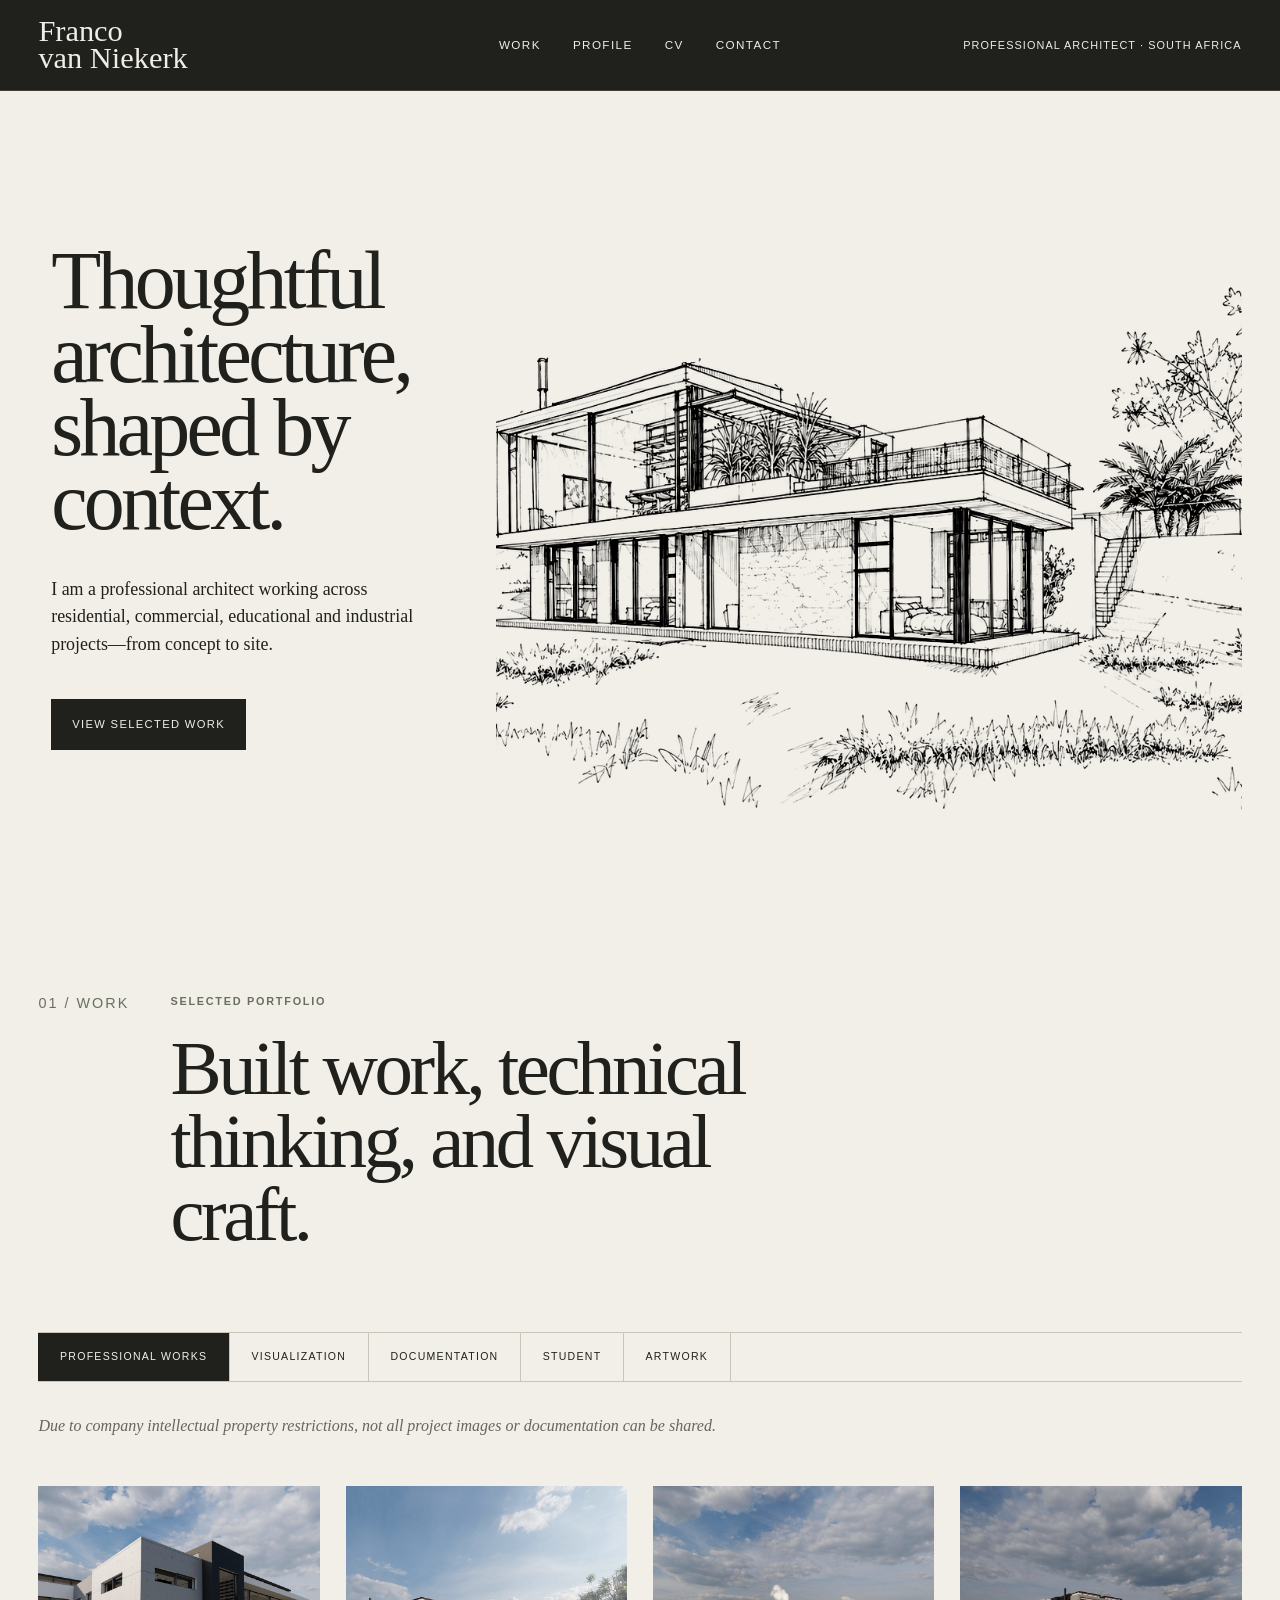
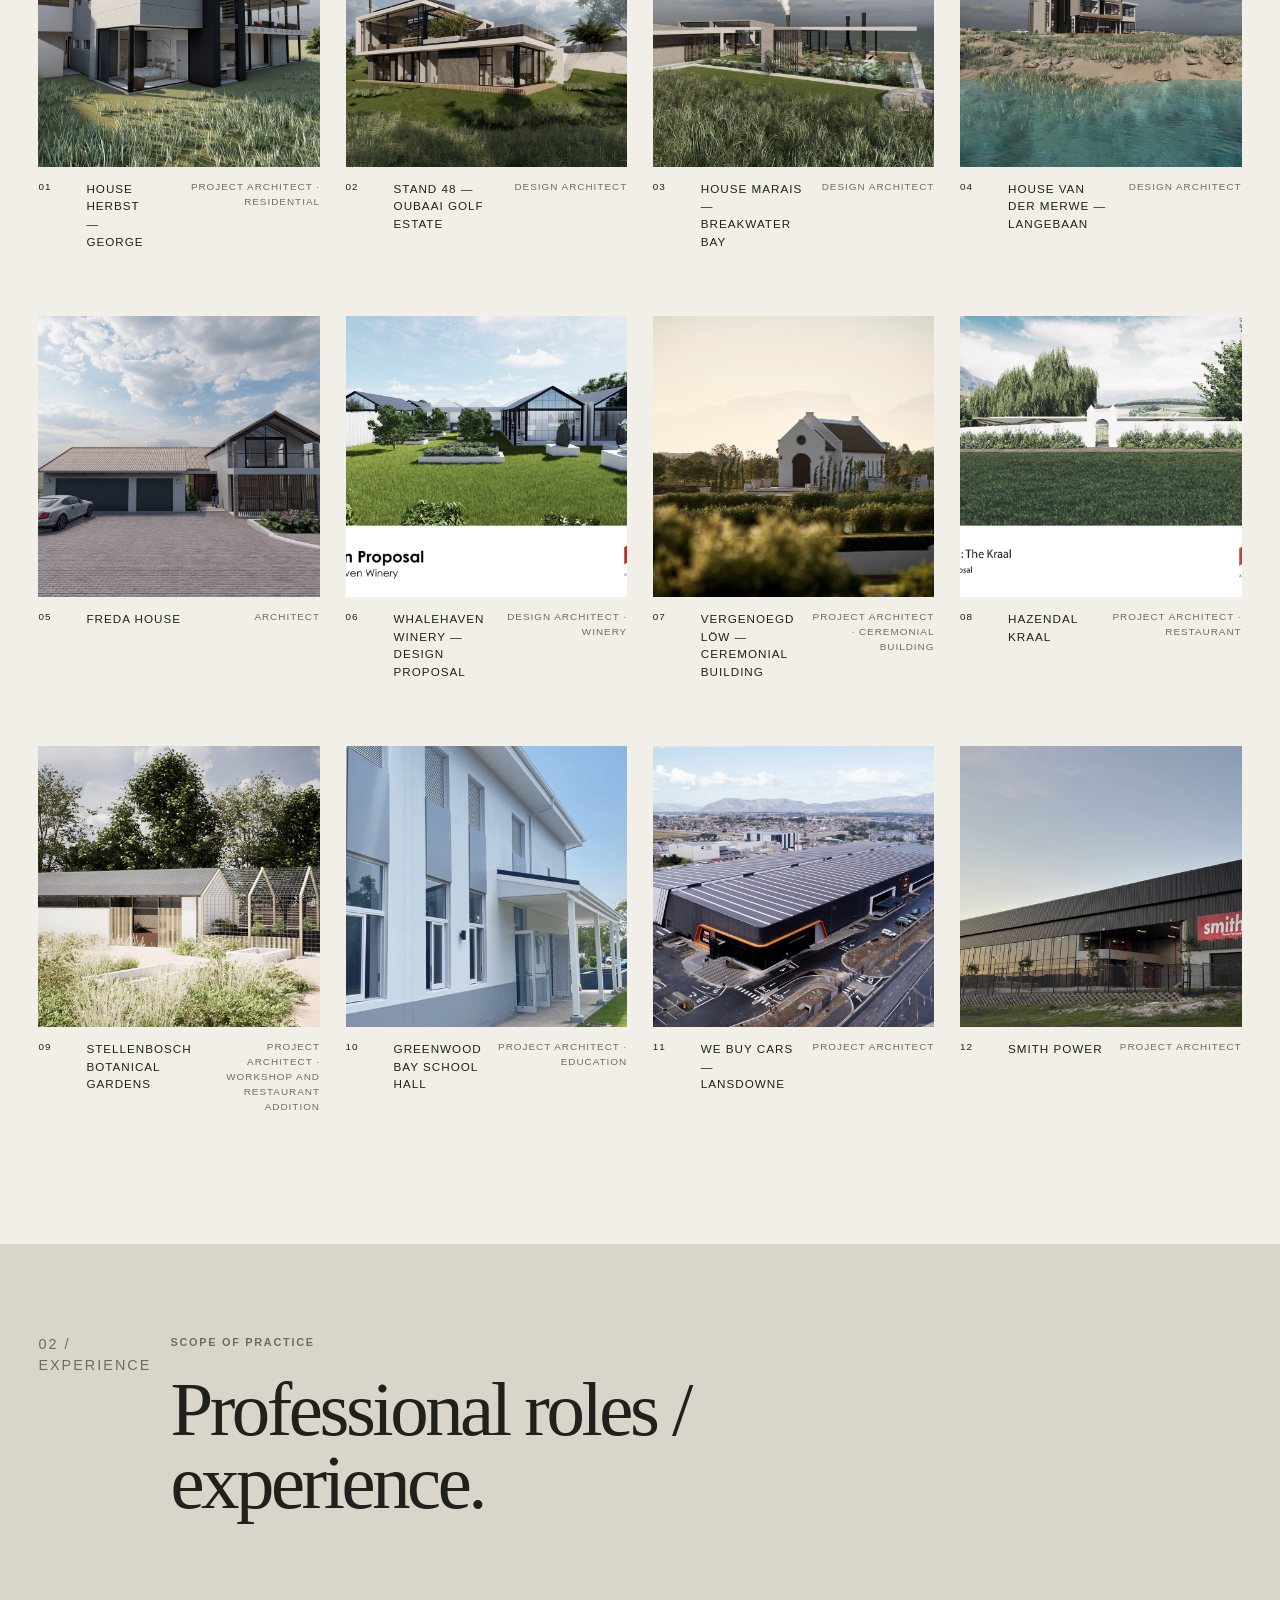
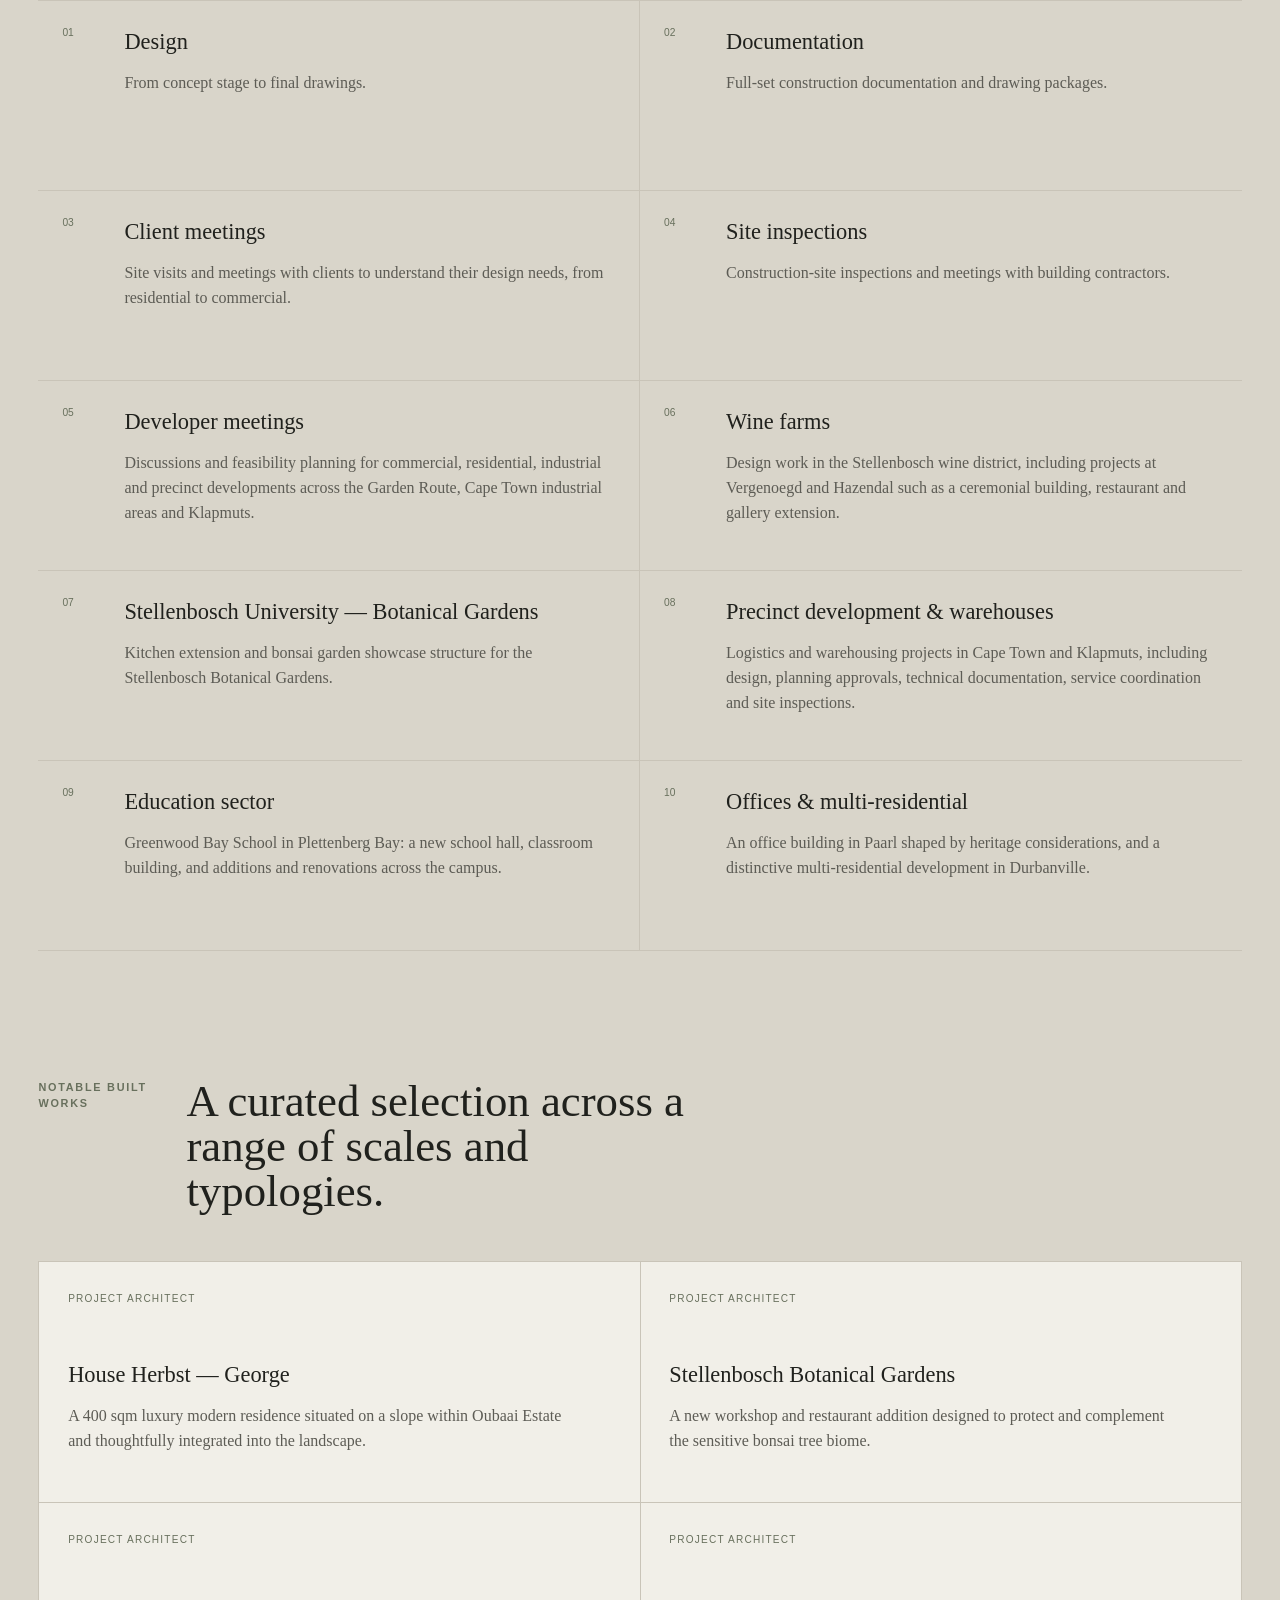
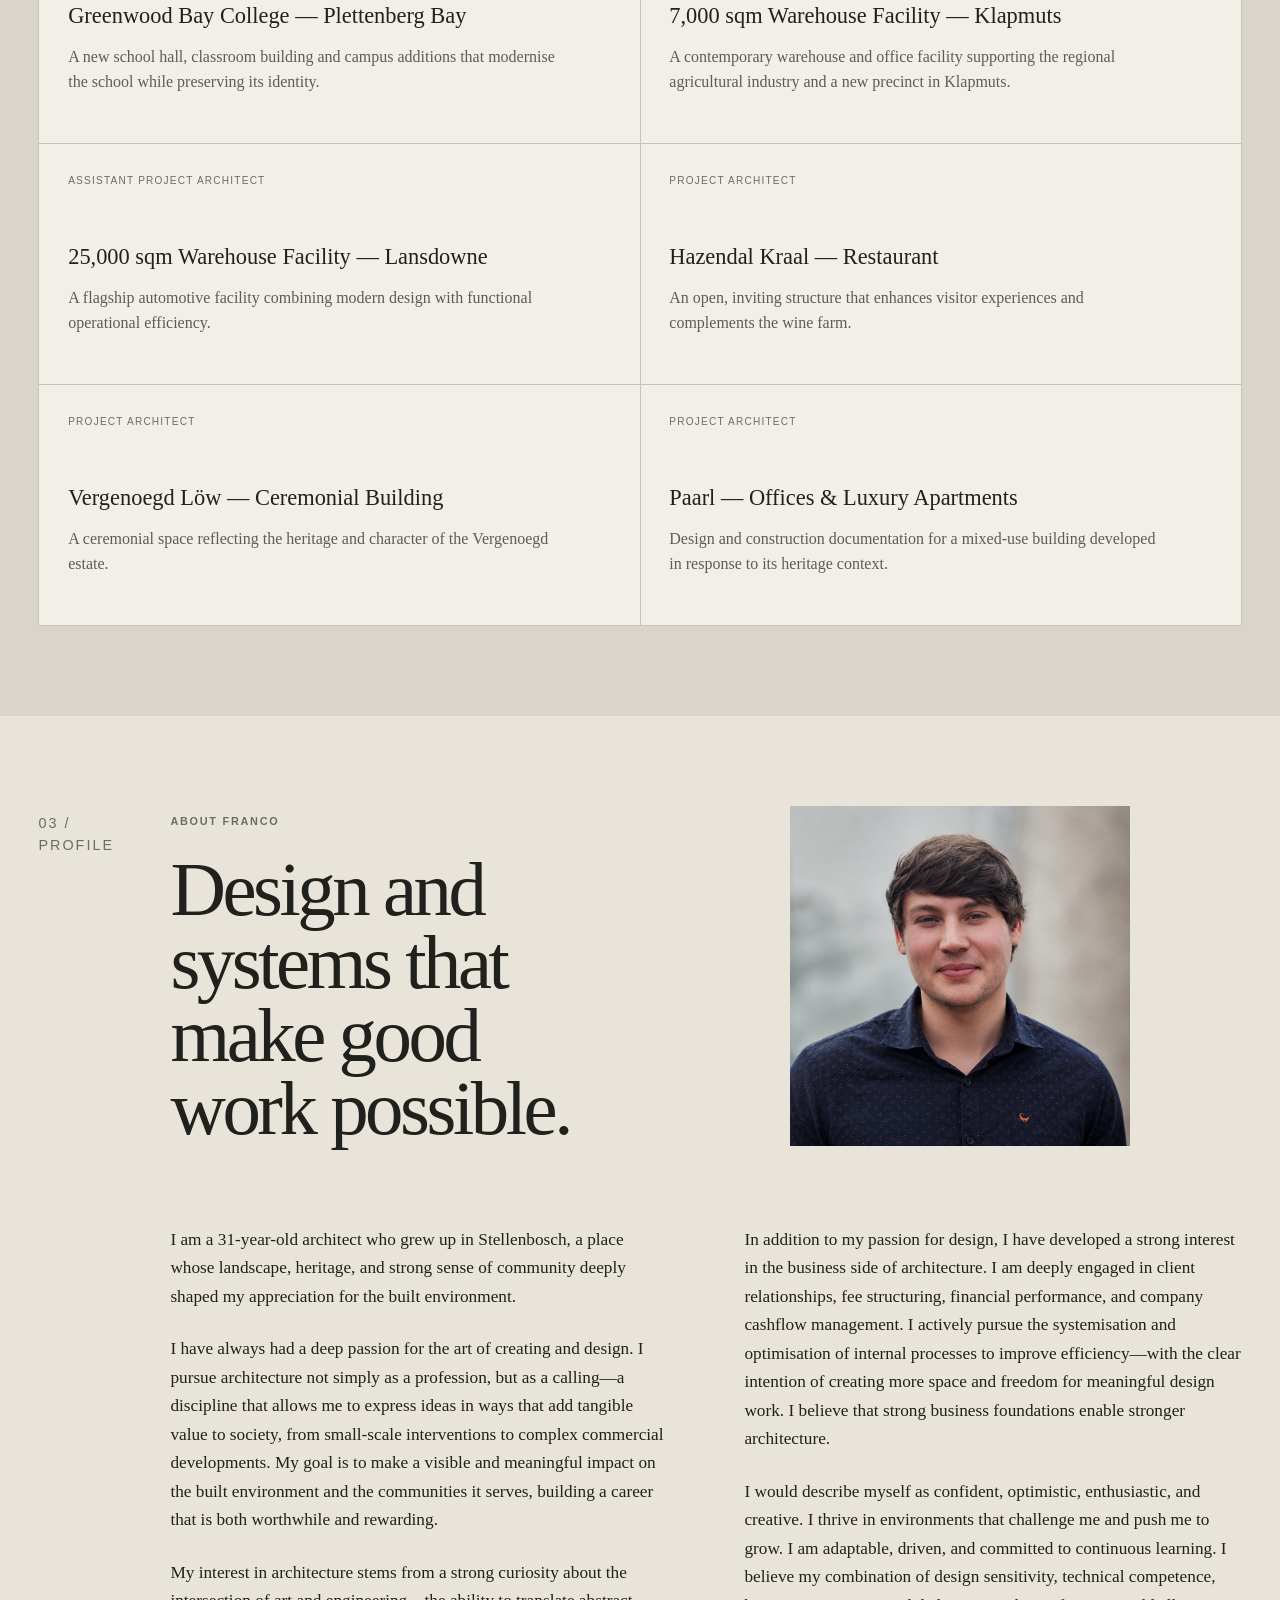
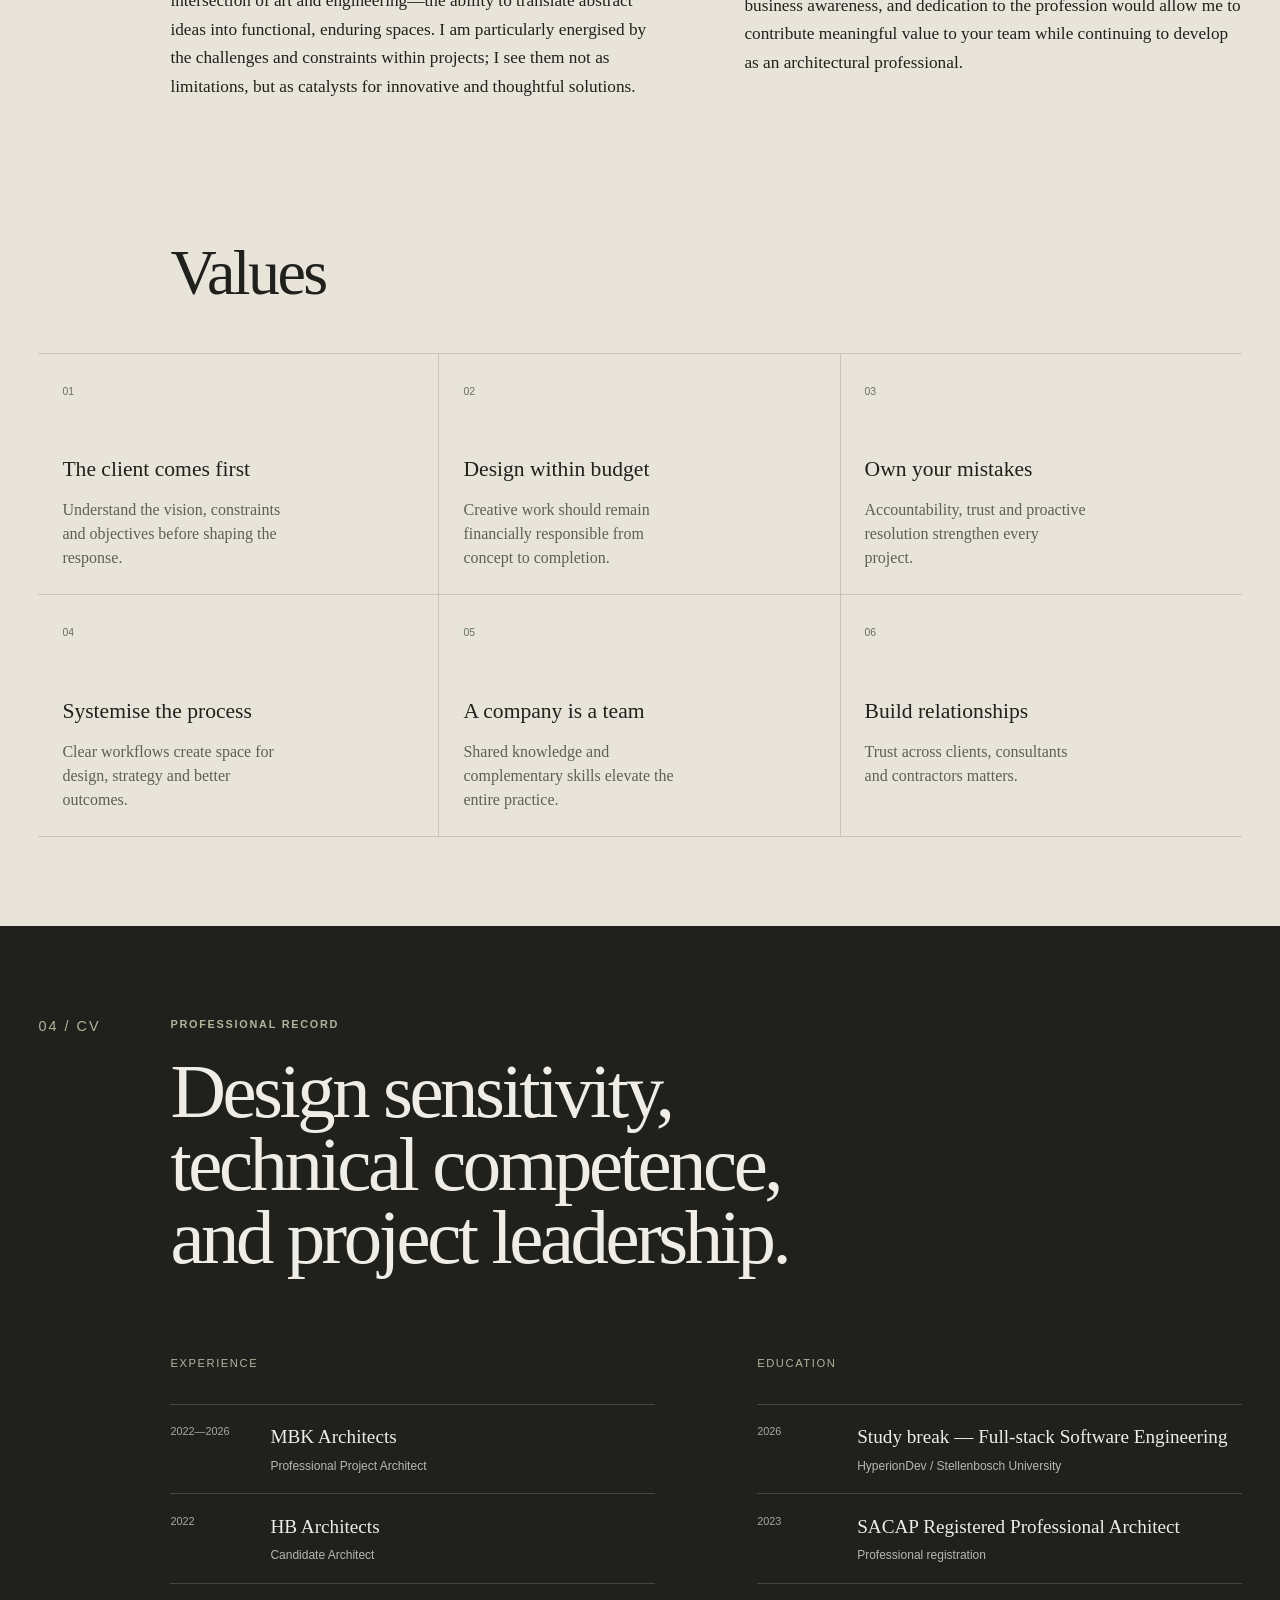
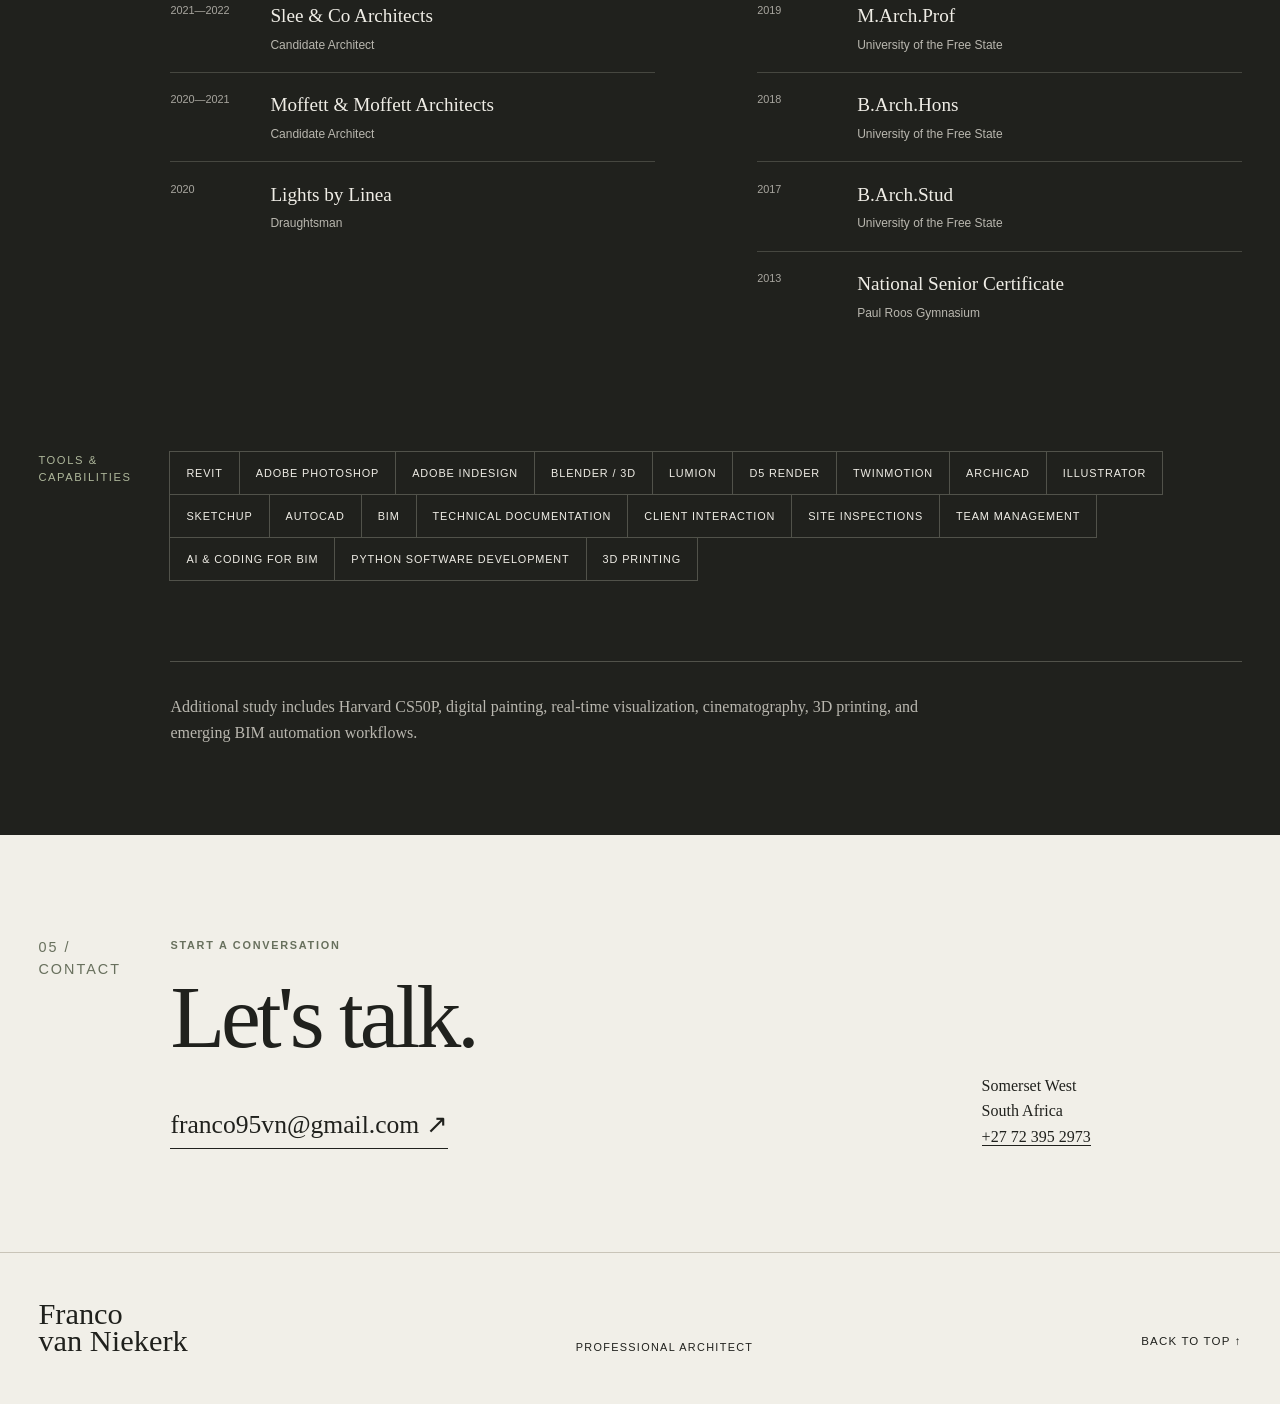
==== commit 25822135: "Store portfolio images locally" ====
--- a/index.html
+++ b/index.html
@@ -1,2 +1,2 @@
-<!DOCTYPE html><html lang="en"><head><meta charSet="utf-8"/><meta name="viewport" content="width=device-width, initial-scale=1"/><link rel="preload" as="image" href="https://static.wixstatic.com/media/9b3462_28104111b4b6471d82c32e93f9dbecf9~mv2.jpg/v1/fill/w_1200,h_900,al_c,q_90,enc_avif,quality_auto/9b3462_28104111b4b6471d82c32e93f9dbecf9~mv2.jpg"/><link rel="preload" as="image" href="/franco-profile.png"/><link rel="stylesheet" href="/_next/static/css/index.Cm12UBci.css" data-rsc-css-href="/_next/static/css/index.Cm12UBci.css" data-precedence="vite-rsc/importer-resources"/><link rel="modulepreload" fetchPriority="low" href="/_next/static/chunks/index-DOLtVOOC.js"/><script src="/_next/static/chunks/rolldown-runtime-C60lm6uB.js" type="module" async=""></script><script src="/_next/static/chunks/framework-BgSIrAUN.js" type="module" async=""></script><link rel="modulepreload" href="/_next/static/chunks/layout-segment-context-DILTT2vA.js" crossorigin=""/><link rel="modulepreload" href="/_next/static/chunks/portfolio-client-BCRKaygQ.js" crossorigin=""/><title>Franco van Niekerk — Professional Architect</title><meta name="description" content="Portfolio of Franco van Niekerk, a professional architect in South Africa working across design, documentation, visualization and project delivery."/><meta property="og:title" content="Franco van Niekerk — Professional Architect"/><meta property="og:description" content="Architecture, technical documentation, visualization and project delivery."/><meta property="og:type" content="website"/><meta property="og:image" content="https://www.francovanniekerk.com/og.png"/><meta property="og:image:width" content="1731"/><meta property="og:image:height" content="909"/><meta property="og:image:alt" content="Franco van Niekerk — Professional Architect"/><meta name="twitter:card" content="summary_large_image"/><meta name="twitter:title" content="Franco van Niekerk — Professional Architect"/><meta name="twitter:description" content="Architecture, technical documentation, visualization and project delivery."/><meta name="twitter:image" content="https://www.francovanniekerk.com/og.png"/><script>Object.assign(((self[Symbol.for("vinext.navigationRuntime")]??={bootstrap:{routeManifest:null},functions:{}}).bootstrap.rsc??={rsc:[]}),{params:{},nav:{"pathname":"/","searchParams":[]}})</script><link rel="modulepreload" href="/_next/static/chunks/index-DOLtVOOC.js" />
-</head><body><main id="top"><a class="skip-link" href="#content">Skip to content</a><header class="site-header"><a class="wordmark" href="#top" aria-label="Franco van Niekerk, home"><span>Franco</span><span>van Niekerk</span></a><nav id="primary-navigation" class="" aria-label="Primary navigation"><a href="#work">Work</a><a href="#profile">Profile</a><a href="#cv">CV</a><a href="#contact">Contact</a></nav><span class="header-role">Professional Architect · South Africa</span><button class="menu-button" aria-expanded="false" aria-controls="primary-navigation">Menu</button></header><div id="content"><section class="hero" aria-labelledby="hero-title"><div class="hero-copy"><h1 id="hero-title">Thoughtful architecture, shaped by context.</h1><p class="hero-intro">I am a professional architect working across residential, commercial, educational and industrial projects—from concept to site.</p><div class="hero-actions"><a class="button button-dark" href="#work">View selected work</a></div></div><figure class="hero-figure hero-sketch"><img src="/hero-architectural-sketch-v4.png" alt="Loose black-ink architectural sketch of a contemporary residence at Oubaai Golf Estate" fetchPriority="high"/></figure></section><section class="work-section section-pad" id="work"><div class="section-heading "><p class="section-index">01 / Work</p><div><p class="eyebrow">Selected portfolio</p><h2>Built work, technical thinking, and visual craft.</h2></div></div><div class="filters" aria-label="Filter projects"><button class="active" aria-pressed="true">Professional Works</button><button class="" aria-pressed="false">Visualization</button><button class="" aria-pressed="false">Documentation</button><button class="" aria-pressed="false">Student</button><button class="" aria-pressed="false">Artwork</button></div><p class="ip-note">Due to company intellectual property restrictions, not all project images or documentation can be shared.</p><div class="project-grid" aria-live="polite"><article class="project-card card-1"><button aria-label="View House Herbst — George"><span class="project-image"><img src="https://static.wixstatic.com/media/9b3462_afe27aa5bac145b3a5847388f32da9ce~mv2.jpg/v1/fill/w_1200,h_900,al_c,q_90,enc_avif,quality_auto/9b3462_afe27aa5bac145b3a5847388f32da9ce~mv2.jpg" alt="House Herbst — George" loading="eager"/></span><span class="project-meta"><span>01</span><strong>House Herbst — George</strong><span>Project architect · Residential</span></span></button></article><article class="project-card card-2"><button aria-label="View Stand 48 — Oubaai Golf Estate"><span class="project-image"><img src="https://static.wixstatic.com/media/9b3462_587294c67cd9456cb87134cdcd363314~mv2.jpg/v1/fill/w_1200,h_900,al_c,q_90,enc_avif,quality_auto/9b3462_587294c67cd9456cb87134cdcd363314~mv2.jpg" alt="Stand 48 — Oubaai Golf Estate" loading="eager"/></span><span class="project-meta"><span>02</span><strong>Stand 48 — Oubaai Golf Estate</strong><span>Design Architect</span></span></button></article><article class="project-card card-3"><button aria-label="View House Marais — Breakwater Bay"><span class="project-image"><img src="https://static.wixstatic.com/media/9b3462_28104111b4b6471d82c32e93f9dbecf9~mv2.jpg/v1/fill/w_1200,h_900,al_c,q_90,enc_avif,quality_auto/9b3462_28104111b4b6471d82c32e93f9dbecf9~mv2.jpg" alt="House Marais — Breakwater Bay" loading="eager"/></span><span class="project-meta"><span>03</span><strong>House Marais — Breakwater Bay</strong><span>Design Architect</span></span></button></article><article class="project-card card-4"><button aria-label="View House van der Merwe — Langebaan"><span class="project-image"><img src="https://static.wixstatic.com/media/9b3462_64cbfe2be1e442aeb55a158f5ba972b9~mv2.jpg/v1/fill/w_1200,h_900,al_c,q_90,enc_avif,quality_auto/9b3462_64cbfe2be1e442aeb55a158f5ba972b9~mv2.jpg" alt="House van der Merwe — Langebaan" loading="lazy"/></span><span class="project-meta"><span>04</span><strong>House van der Merwe — Langebaan</strong><span>Design Architect</span></span></button></article><article class="project-card card-5"><button aria-label="View Freda House"><span class="project-image"><img src="https://static.wixstatic.com/media/9b3462_171ecedbce364e58b190438f300547f1~mv2.jpg/v1/fill/w_1200,h_900,al_c,q_90,enc_avif,quality_auto/9b3462_171ecedbce364e58b190438f300547f1~mv2.jpg" alt="Freda House" loading="lazy"/></span><span class="project-meta"><span>05</span><strong>Freda House</strong><span>Architect</span></span></button></article><article class="project-card card-6"><button aria-label="View Whalehaven Winery — Design Proposal"><span class="project-image"><img src="https://static.wixstatic.com/media/9b3462_c84c1ebe549e4955b63d7097efca670a~mv2.jpg/v1/fill/w_1200,h_900,al_c,q_90,enc_avif,quality_auto/9b3462_c84c1ebe549e4955b63d7097efca670a~mv2.jpg" alt="Whalehaven Winery — Design Proposal" loading="lazy"/></span><span class="project-meta"><span>06</span><strong>Whalehaven Winery — Design Proposal</strong><span>Design Architect · Winery</span></span></button></article><article class="project-card card-1"><button aria-label="View Vergenoegd Löw — Ceremonial Building"><span class="project-image"><img src="https://cdn.24.co.za/files/Cms/General/d/12467/c7f4f5afc30c49b3a2fe370c63228df3.jpg" alt="Vergenoegd Löw — Ceremonial Building" loading="lazy"/></span><span class="project-meta"><span>07</span><strong>Vergenoegd Löw — Ceremonial Building</strong><span>Project architect · Ceremonial building</span></span></button></article><article class="project-card card-2"><button aria-label="View Hazendal Kraal"><span class="project-image"><img src="https://static.wixstatic.com/media/9b3462_6ded6716017e403ea964ec4c2d3e6fa0~mv2.jpg/v1/fill/w_1200,h_900,al_c,q_90,enc_avif,quality_auto/9b3462_6ded6716017e403ea964ec4c2d3e6fa0~mv2.jpg" alt="Hazendal Kraal" loading="lazy"/></span><span class="project-meta"><span>08</span><strong>Hazendal Kraal</strong><span>Project architect · Restaurant</span></span></button></article><article class="project-card card-3"><button aria-label="View Stellenbosch Botanical Gardens"><span class="project-image"><img src="https://static.wixstatic.com/media/9b3462_ac7cef4649504e4ab7b7abb23ce5bc47~mv2.jpg/v1/fill/w_1200,h_900,al_c,q_90,enc_avif,quality_auto/9b3462_ac7cef4649504e4ab7b7abb23ce5bc47~mv2.jpg" alt="Stellenbosch Botanical Gardens" loading="lazy"/></span><span class="project-meta"><span>09</span><strong>Stellenbosch Botanical Gardens</strong><span>Project architect · Workshop and restaurant addition</span></span></button></article><article class="project-card card-4"><button aria-label="View Greenwood Bay School Hall"><span class="project-image"><img src="https://static.wixstatic.com/media/9b3462_f662703eb05a4df6863d2946f82e8b6f~mv2.jpg/v1/fill/w_1200,h_900,al_c,q_90,enc_avif,quality_auto/9b3462_f662703eb05a4df6863d2946f82e8b6f~mv2.jpg" alt="Greenwood Bay School Hall" loading="lazy"/></span><span class="project-meta"><span>10</span><strong>Greenwood Bay School Hall</strong><span>Project architect · Education</span></span></button></article><article class="project-card card-5"><button aria-label="View We Buy Cars — Lansdowne"><span class="project-image"><img src="https://static.wixstatic.com/media/9b3462_c057ed04e77a472ab9b57d6e7cba6bff~mv2.jpg/v1/fill/w_1200,h_900,al_c,q_90,enc_avif,quality_auto/9b3462_c057ed04e77a472ab9b57d6e7cba6bff~mv2.jpg" alt="We Buy Cars — Lansdowne" loading="lazy"/></span><span class="project-meta"><span>11</span><strong>We Buy Cars — Lansdowne</strong><span>Project Architect</span></span></button></article><article class="project-card card-6"><button aria-label="View Smith Power"><span class="project-image"><img src="https://static.wixstatic.com/media/9b3462_7bfd26db92fb4428b15900869d79515a~mv2.jpeg/v1/fill/w_1200,h_900,al_c,q_90,enc_avif,quality_auto/9b3462_7bfd26db92fb4428b15900869d79515a~mv2.jpeg" alt="Smith Power" loading="lazy"/></span><span class="project-meta"><span>12</span><strong>Smith Power</strong><span>Project Architect</span></span></button></article></div></section><section class="roles-section section-pad" id="experience"><div class="section-heading "><p class="section-index">02 / Experience</p><div><p class="eyebrow">Scope of practice</p><h2>Professional roles / experience.</h2></div></div><div class="roles-grid"><article><span>01</span><div><h3>Design</h3><p>From concept stage to final drawings.</p></div></article><article><span>02</span><div><h3>Documentation</h3><p>Full-set construction documentation and drawing packages.</p></div></article><article><span>03</span><div><h3>Client meetings</h3><p>Site visits and meetings with clients to understand their design needs, from residential to commercial.</p></div></article><article><span>04</span><div><h3>Site inspections</h3><p>Construction-site inspections and meetings with building contractors.</p></div></article><article><span>05</span><div><h3>Developer meetings</h3><p>Discussions and feasibility planning for commercial, residential, industrial and precinct developments across the Garden Route, Cape Town industrial areas and Klapmuts.</p></div></article><article><span>06</span><div><h3>Wine farms</h3><p>Design work in the Stellenbosch wine district, including projects at Vergenoegd and Hazendal such as a ceremonial building, restaurant and gallery extension.</p></div></article><article><span>07</span><div><h3>Stellenbosch University — Botanical Gardens</h3><p>Kitchen extension and bonsai garden showcase structure for the Stellenbosch Botanical Gardens.</p></div></article><article><span>08</span><div><h3>Precinct development &amp; warehouses</h3><p>Logistics and warehousing projects in Cape Town and Klapmuts, including design, planning approvals, technical documentation, service coordination and site inspections.</p></div></article><article><span>09</span><div><h3>Education sector</h3><p>Greenwood Bay School in Plettenberg Bay: a new school hall, classroom building, and additions and renovations across the campus.</p></div></article><article><span>10</span><div><h3>Offices &amp; multi-residential</h3><p>An office building in Paarl shaped by heritage considerations, and a distinctive multi-residential development in Durbanville.</p></div></article></div><div class="notable-heading"><p class="eyebrow">Notable built works</p><h3>A curated selection across a range of scales and typologies.</h3></div><div class="notable-grid"><article><p class="work-role">Project Architect</p><h3>House Herbst — George</h3><p>A 400 sqm luxury modern residence situated on a slope within Oubaai Estate and thoughtfully integrated into the landscape.</p></article><article><p class="work-role">Project Architect</p><h3>Stellenbosch Botanical Gardens</h3><p>A new workshop and restaurant addition designed to protect and complement the sensitive bonsai tree biome.</p></article><article><p class="work-role">Project Architect</p><h3>Greenwood Bay College — Plettenberg Bay</h3><p>A new school hall, classroom building and campus additions that modernise the school while preserving its identity.</p></article><article><p class="work-role">Project Architect</p><h3>7,000 sqm Warehouse Facility — Klapmuts</h3><p>A contemporary warehouse and office facility supporting the regional agricultural industry and a new precinct in Klapmuts.</p></article><article><p class="work-role">Assistant Project Architect</p><h3>25,000 sqm Warehouse Facility — Lansdowne</h3><p>A flagship automotive facility combining modern design with functional operational efficiency.</p></article><article><p class="work-role">Project Architect</p><h3>Hazendal Kraal — Restaurant</h3><p>An open, inviting structure that enhances visitor experiences and complements the wine farm.</p></article><article><p class="work-role">Project Architect</p><h3>Vergenoegd Löw — Ceremonial Building</h3><p>A ceremonial space reflecting the heritage and character of the Vergenoegd estate.</p></article><article><p class="work-role">Project Architect</p><h3>Paarl — Offices &amp; Luxury Apartments</h3><p>Design and construction documentation for a mixed-use building developed in response to its heritage context.</p></article></div></section><section class="profile-section section-pad" id="profile"><div class="profile-heading-layout"><div class="section-heading "><p class="section-index">03 / Profile</p><div><p class="eyebrow">About Franco</p><h2>Design and systems that make good work possible.</h2></div></div><figure class="profile-photo"><img src="/franco-profile.png" alt="Portrait of Franco van Niekerk"/></figure></div><div class="profile-biography"><p>I am a 31-year-old architect who grew up in Stellenbosch, a place whose landscape, heritage, and strong sense of community deeply shaped my appreciation for the built environment.</p><p>I have always had a deep passion for the art of creating and design. I pursue architecture not simply as a profession, but as a calling—a discipline that allows me to express ideas in ways that add tangible value to society, from small-scale interventions to complex commercial developments. My goal is to make a visible and meaningful impact on the built environment and the communities it serves, building a career that is both worthwhile and rewarding.</p><p>My interest in architecture stems from a strong curiosity about the intersection of art and engineering—the ability to translate abstract ideas into functional, enduring spaces. I am particularly energised by the challenges and constraints within projects; I see them not as limitations, but as catalysts for innovative and thoughtful solutions.</p><p>In addition to my passion for design, I have developed a strong interest in the business side of architecture. I am deeply engaged in client relationships, fee structuring, financial performance, and company cashflow management. I actively pursue the systemisation and optimisation of internal processes to improve efficiency—with the clear intention of creating more space and freedom for meaningful design work. I believe that strong business foundations enable stronger architecture.</p><p>I would describe myself as confident, optimistic, enthusiastic, and creative. I thrive in environments that challenge me and push me to grow. I am adaptable, driven, and committed to continuous learning. I believe my combination of design sensitivity, technical competence, business awareness, and dedication to the profession would allow me to contribute meaningful value to your team while continuing to develop as an architectural professional.</p></div><h3 class="values-title">Values</h3><div class="principles-grid"><article><span>01</span><h3>The client comes first</h3><p>Understand the vision, constraints and objectives before shaping the response.</p></article><article><span>02</span><h3>Design within budget</h3><p>Creative work should remain financially responsible from concept to completion.</p></article><article><span>03</span><h3>Own your mistakes</h3><p>Accountability, trust and proactive resolution strengthen every project.</p></article><article><span>04</span><h3>Systemise the process</h3><p>Clear workflows create space for design, strategy and better outcomes.</p></article><article><span>05</span><h3>A company is a team</h3><p>Shared knowledge and complementary skills elevate the entire practice.</p></article><article><span>06</span><h3>Build relationships</h3><p>Trust across clients, consultants and contractors matters.</p></article></div></section><section class="cv-section section-pad" id="cv"><div class="section-heading light"><p class="section-index">04 / CV</p><div><p class="eyebrow">Professional record</p><h2>Design sensitivity, technical competence, and project leadership.</h2></div></div><div class="cv-grid"><div class="cv-column"><h3>Experience</h3><div class="timeline"><div><span>2022—2026</span><strong>MBK Architects</strong><p>Professional Project Architect</p></div><div><span>2022</span><strong>HB Architects</strong><p>Candidate Architect</p></div><div><span>2021—2022</span><strong>Slee &amp; Co Architects</strong><p>Candidate Architect</p></div><div><span>2020—2021</span><strong>Moffett &amp; Moffett Architects</strong><p>Candidate Architect</p></div><div><span>2020</span><strong>Lights by Linea</strong><p>Draughtsman</p></div></div></div><div class="cv-column"><h3>Education</h3><div class="timeline"><div><span>2026</span><strong>Study break — Full-stack Software Engineering</strong><p>HyperionDev / Stellenbosch University</p></div><div><span>2023</span><strong>SACAP Registered Professional Architect</strong><p>Professional registration</p></div><div><span>2019</span><strong>M.Arch.Prof</strong><p>University of the Free State</p></div><div><span>2018</span><strong>B.Arch.Hons</strong><p>University of the Free State</p></div><div><span>2017</span><strong>B.Arch.Stud</strong><p>University of the Free State</p></div><div><span>2013</span><strong>National Senior Certificate</strong><p>Paul Roos Gymnasium</p></div></div></div></div><div class="skills-block"><h3>Tools &amp; capabilities</h3><div class="skill-tags"><span>Revit</span><span>Adobe Photoshop</span><span>Adobe InDesign</span><span>Blender / 3D</span><span>Lumion</span><span>D5 Render</span><span>Twinmotion</span><span>Archicad</span><span>Illustrator</span><span>SketchUp</span><span>AutoCAD</span><span>BIM</span><span>Technical documentation</span><span>Client interaction</span><span>Site inspections</span><span>Team management</span><span>AI &amp; coding for BIM</span><span>Python software development</span><span>3D printing</span></div></div><div class="cv-actions"><p>Additional study includes Harvard CS50P, digital painting, real-time visualization, cinematography, 3D printing, and emerging BIM automation workflows.</p></div></section><section class="contact-section" id="contact"><p class="section-index">05 / Contact</p><div><p class="eyebrow">Start a conversation</p><h2>Let&#x27;s talk.</h2><a class="contact-email" href="mailto:franco95vn@gmail.com">franco95vn@gmail.com <span>↗</span></a></div><div class="contact-details"><p>Somerset West<br/>South Africa</p><a href="tel:+27723952973">+27 72 395 2973</a></div></section></div><footer><a class="wordmark" href="#top"><span>Franco</span><span>van Niekerk</span></a><p>Professional Architect</p><a class="text-link" href="#top">Back to top ↑</a></footer></main><script type="application/ld+json">{"@context":"https://schema.org","@type":"Person","name":"Franco van Niekerk","jobTitle":"Professional Architect","email":"mailto:franco95vn@gmail.com","telephone":"+27 72 395 2973","address":{"@type":"PostalAddress","addressLocality":"Somerset West","addressCountry":"ZA"},"url":"https://www.francovanniekerk.com/"}</script><script type="module" src="/_next/static/chunks/index-DOLtVOOC.js" id="_R_" async=""></script><script>((self[Symbol.for("vinext.navigationRuntime")]??={bootstrap:{routeManifest:null},functions:{}}).bootstrap.rsc??={rsc:[]}).rsc.push("2:I[\"8033614ae8fa\",[],\"Children\",1]\n")</script><script>((self[Symbol.for("vinext.navigationRuntime")]??={bootstrap:{routeManifest:null},functions:{}}).bootstrap.rsc??={rsc:[]}).rsc.push("3:I[\"c2d308dd323c\",[],\"GlobalErrorBoundary\",1]\n")</script><script>((self[Symbol.for("vinext.navigationRuntime")]??={bootstrap:{routeManifest:null},functions:{}}).bootstrap.rsc??={rsc:[]}).rsc.push("4:I[\"ecfeea4c79da\",[],\"default\",1]\n")</script><script>((self[Symbol.for("vinext.navigationRuntime")]??={bootstrap:{routeManifest:null},functions:{}}).bootstrap.rsc??={rsc:[]}).rsc.push("5:I[\"c2d308dd323c\",[],\"ErrorBoundary\",1]\n")</script><script>((self[Symbol.for("vinext.navigationRuntime")]??={bootstrap:{routeManifest:null},functions:{}}).bootstrap.rsc??={rsc:[]}).rsc.push("6:I[\"0b1ae3af7320\",[],\"LayoutSegmentProvider\",1]\n")</script><script>((self[Symbol.for("vinext.navigationRuntime")]??={bootstrap:{routeManifest:null},functions:{}}).bootstrap.rsc??={rsc:[]}).rsc.push("7:I[\"8033614ae8fa\",[],\"Slot\",1]\n")</script><script>((self[Symbol.for("vinext.navigationRuntime")]??={bootstrap:{routeManifest:null},functions:{}}).bootstrap.rsc??={rsc:[]}).rsc.push("8:I[\"60d934a7d4d3\",[],\"AppRouterScrollTarget\",1]\n")</script><script>((self[Symbol.for("vinext.navigationRuntime")]??={bootstrap:{routeManifest:null},functions:{}}).bootstrap.rsc??={rsc:[]}).rsc.push("9:I[\"c2d308dd323c\",[],\"RedirectBoundary\",1]\n")</script><script>((self[Symbol.for("vinext.navigationRuntime")]??={bootstrap:{routeManifest:null},functions:{}}).bootstrap.rsc??={rsc:[]}).rsc.push(":HL[\"/_next/static/css/index.Cm12UBci.css\",\"style\"     ]\n")</script><script>((self[Symbol.for("vinext.navigationRuntime")]??={bootstrap:{routeManifest:null},functions:{}}).bootstrap.rsc??={rsc:[]}).rsc.push("0:{\"__route\":\"route:/\",\"__interceptionContext\":null,\"__layoutIds\":[\"layout:/\"],\"__rootLayout\":\"/\",\"__sourcePage\":\"/page\",\"page:/\":\"$L1\",\"layout:/\":[[[[\"$\",\"link\",\"css:/_next/static/css/index.Cm12UBci.css\",{\"rel\":\"stylesheet\",\"precedence\":\"vite-rsc/importer-resources\",\"href\":\"/_next/static/css/index.Cm12UBci.css\",\"data-rsc-css-href\":\"/_next/static/css/index.Cm12UBci.css\"}],\"$undefined\"],[\"$\",\"html\",null,{\"lang\":\"en\",\"children\":[\"$\",\"body\",null,{\"children\":[[\"$\",\"$L2\",null,{}],[\"$\",\"script\",null,{\"type\":\"application/ld+json\",\"dangerouslySetInnerHTML\":{\"__html\":\"{\\\"@context\\\":\\\"https://schema.org\\\",\\\"@type\\\":\\\"Person\\\",\\\"name\\\":\\\"Franco van Niekerk\\\",\\\"jobTitle\\\":\\\"Professional Architect\\\",\\\"email\\\":\\\"mailto:franco95vn@gmail.com\\\",\\\"telephone\\\":\\\"+27 72 395 2973\\\",\\\"address\\\":{\\\"@type\\\":\\\"PostalAddress\\\",\\\"addressLocality\\\":\\\"Somerset West\\\",\\\"addressCountry\\\":\\\"ZA\\\"},\\\"url\\\":\\\"https://www.francovanniekerk.com/\\\"}\"}}]]}]}]],null],\"route:/\":[[[\"$\",\"meta\",null,{\"charSet\":\"utf-8\"}],[[\"$\",\"title\",\"0\",{\"children\":\"Franco van Niekerk — Professional Architect\"}],[\"$\",\"meta\",\"1\",{\"name\":\"description\",\"content\":\"Portfolio of Franco van Niekerk, a professional architect in South Africa working across design, documentation, visualization and project delivery.\"}],[\"$\",\"meta\",\"2\",{\"property\":\"og:title\",\"content\":\"Franco van Niekerk — Professional Architect\"}],[\"$\",\"meta\",\"3\",{\"property\":\"og:description\",\"content\":\"Architecture, technical documentation, visualization and project delivery.\"}],[\"$\",\"meta\",\"4\",{\"property\":\"og:type\",\"content\":\"website\"}],[\"$\",\"meta\",\"5\",{\"property\":\"og:image\",\"content\":\"https://www.francovanniekerk.com/og.png\"}],[\"$\",\"meta\",\"6\",{\"property\":\"og:image:width\",\"content\":\"1731\"}],[\"$\",\"meta\",\"7\",{\"property\":\"og:image:height\",\"content\":\"909\"}],[\"$\",\"meta\",\"8\",{\"property\":\"og:image:alt\",\"content\":\"Franco van Niekerk — Professional Architect\"}],[\"$\",\"meta\",\"9\",{\"name\":\"twitter:card\",\"content\":\"summary_large_image\"}],[\"$\",\"meta\",\"10\",{\"name\":\"twitter:title\",\"content\":\"Franco van Niekerk — Professional Architect\"}],[\"$\",\"meta\",\"11\",{\"name\":\"twitter:description\",\"content\":\"Architecture, technical documentation, visualization and project delivery.\"}],[\"$\",\"meta\",\"12\",{\"name\":\"twitter:image\",\"content\":\"https://www.francovanniekerk.com/og.png\"}]],[[\"$\",\"meta\",\"0\",{\"name\":\"viewport\",\"content\":\"width=device-width, initial-scale=1\"}]]],[\"$\",\"$L3\",null,{\"fallback\":\"$4\",\"children\":[\"$\",\"$L5\",null,{\"fallback\":\"$4\",\"children\":[\"$\",\"$L6\",null,{\"providerId\":\"layout:/\",\"segmentMap\":{\"children\":[]},\"children\":[\"$\",\"$L7\",null,{\"id\":\"layout:/\",\"parallelSlots\":\"$undefined\",\"children\":[\"$\",\"$L8\",null,{\"children\":[\"$\",\"$L9\",null,{\"children\":[[\"$\",\"$L6\",null,{\"providerId\":\"page:/\",\"segmentMap\":{\"children\":[\"__PAGE__\"]},\"children\":[\"$\",\"$L7\",null,{\"id\":\"page:/\"}]}],null]}]}]}]}]}]}],null,null],\"__layoutFlags\":{\"layout:/\":\"s\"},\"__artifactCompatibility\":{\"schemaVersion\":1,\"graphVersion\":\"app-route-graph:1177fd80f83fa7b0\",\"deploymentVersion\":\"84c14e99-b642-4c68-97e9-37fe9b7a97be\",\"appElementsSchemaVersion\":1,\"rscPayloadSchemaVersion\":1,\"rootBoundaryId\":\"/\",\"renderEpoch\":null},\"__renderObservation\":{\"schemaVersion\":1,\"output\":{\"kind\":\"app-rsc\",\"mountedSlotsFingerprint\":null,\"renderEpoch\":null,\"rootBoundaryId\":\"/\",\"routeId\":\"route:/\"},\"completeness\":\"partial\",\"boundaryOutcome\":{\"kind\":\"unknown\"},\"requestApis\":[{\"kind\":\"connection\",\"status\":\"unknown\"},{\"kind\":\"cookies\",\"status\":\"unknown\"},{\"kind\":\"draftMode\",\"status\":\"unknown\"},{\"kind\":\"headers\",\"status\":\"unknown\"},{\"kind\":\"params\",\"status\":\"unknown\"},{\"kind\":\"searchParams\",\"status\":\"unknown\"}],\"dynamicFetches\":[],\"cacheTags\":[\"/\",\"_N_T_/\",\"_N_T_/index\",\"_N_T_/layout\",\"_N_T_/page\"],\"pathTags\":[\"/\"],\"cacheability\":\"unknown\",\"downgrade\":{\"target\":\"freshRender\",\"reasons\":[{\"code\":\"CP_DOWNGRADE_CACHEABILITY_UNKNOWN\",\"target\":\"freshRender\"},{\"code\":\"CP_DOWNGRADE_INCOMPLETE_OBSERVATION\",\"completeness\":\"partial\",\"target\":\"freshRender\"},{\"code\":\"CP_DOWNGRADE_UNKNOWN_REQUEST_API\",\"requestApi\":\"connection\",\"target\":\"freshRender\"},{\"code\":\"CP_DOWNGRADE_UNKNOWN_REQUEST_API\",\"requestApi\":\"cookies\",\"target\":\"freshRender\"},{\"code\":\"CP_DOWNGRADE_UNKNOWN_REQUEST_API\",\"requestApi\":\"draftMode\",\"target\":\"freshRender\"},{\"code\":\"CP_DOWNGRADE_UNKNOWN_REQUEST_API\",\"requestApi\":\"headers\",\"target\":\"freshRender\"},{\"code\":\"CP_DOWNGRADE_UNKNOWN_REQUEST_API\",\"requestApi\":\"params\",\"target\":\"freshRender\"},{\"code\":\"CP_DOWNGRADE_UNKNOWN_REQUEST_API\",\"requestApi\":\"searchParams\",\"target\":\"freshRender\"}],\"fallback\":{\"kind\":\"breakerFallback\",\"code\":\"CP_PRIVATE_DYNAMIC_DOWNGRADE\",\"mode\":\"renderFresh\",\"scope\":\"affectedOutput\",\"fields\":{\"reasonCodes\":[\"CP_DOWNGRADE_CACHEABILITY_UNKNOWN\",\"CP_DOWNGRADE_INCOMPLETE_OBSERVATION\",\"CP_DOWNGRADE_UNKNOWN_REQUEST_API\",\"CP_DOWNGRADE_UNKNOWN_REQUEST_API\",\"CP_DOWNGRADE_UNKNOWN_REQUEST_API\",\"CP_DOWNGRADE_UNKNOWN_REQUEST_API\",\"CP_DOWNGRADE_UNKNOWN_REQUEST_API\",\"CP_DOWNGRADE_UNKNOWN_REQUEST_API\"],\"target\":\"freshRender\"}},\"isPublicCacheCandidate\":false}}}\n")</script><script>((self[Symbol.for("vinext.navigationRuntime")]??={bootstrap:{routeManifest:null},functions:{}}).bootstrap.rsc??={rsc:[]}).rsc.push("a:I[\"791f63e50423\",[],\"default\",1]\n")</script><script>((self[Symbol.for("vinext.navigationRuntime")]??={bootstrap:{routeManifest:null},functions:{}}).bootstrap.rsc??={rsc:[]}).rsc.push("1:[\"$\",\"$La\",null,{}]\n")</script><script>Object.assign(((self[Symbol.for("vinext.navigationRuntime")]??={bootstrap:{routeManifest:null},functions:{}}).bootstrap.rsc??={rsc:[]}),{"initialCacheKind":"static"});((self[Symbol.for("vinext.navigationRuntime")]??={bootstrap:{routeManifest:null},functions:{}}).bootstrap.rsc??={rsc:[]}).done=true</script></body></html>+<!DOCTYPE html><html lang="en"><head><meta charSet="utf-8"/><meta name="viewport" content="width=device-width, initial-scale=1"/><link rel="preload" as="image" href="/portfolio/house-marais-breakwater-bay.jpg"/><link rel="preload" as="image" href="/franco-profile.png"/><link rel="stylesheet" href="/_next/static/css/index.Cm12UBci.css" data-rsc-css-href="/_next/static/css/index.Cm12UBci.css" data-precedence="vite-rsc/importer-resources"/><link rel="modulepreload" fetchPriority="low" href="/_next/static/chunks/index-DOLtVOOC.js"/><script src="/_next/static/chunks/rolldown-runtime-C60lm6uB.js" type="module" async=""></script><script src="/_next/static/chunks/framework-BgSIrAUN.js" type="module" async=""></script><link rel="modulepreload" href="/_next/static/chunks/layout-segment-context-DILTT2vA.js" crossorigin=""/><link rel="modulepreload" href="/_next/static/chunks/portfolio-client-BCRKaygQ.js" crossorigin=""/><title>Franco van Niekerk — Professional Architect</title><meta name="description" content="Portfolio of Franco van Niekerk, a professional architect in South Africa working across design, documentation, visualization and project delivery."/><meta property="og:title" content="Franco van Niekerk — Professional Architect"/><meta property="og:description" content="Architecture, technical documentation, visualization and project delivery."/><meta property="og:type" content="website"/><meta property="og:image" content="https://www.francovanniekerk.com/og.png"/><meta property="og:image:width" content="1731"/><meta property="og:image:height" content="909"/><meta property="og:image:alt" content="Franco van Niekerk — Professional Architect"/><meta name="twitter:card" content="summary_large_image"/><meta name="twitter:title" content="Franco van Niekerk — Professional Architect"/><meta name="twitter:description" content="Architecture, technical documentation, visualization and project delivery."/><meta name="twitter:image" content="https://www.francovanniekerk.com/og.png"/><script>Object.assign(((self[Symbol.for("vinext.navigationRuntime")]??={bootstrap:{routeManifest:null},functions:{}}).bootstrap.rsc??={rsc:[]}),{params:{},nav:{"pathname":"/","searchParams":[]}})</script><link rel="modulepreload" href="/_next/static/chunks/index-DOLtVOOC.js" />
+</head><body><main id="top"><a class="skip-link" href="#content">Skip to content</a><header class="site-header"><a class="wordmark" href="#top" aria-label="Franco van Niekerk, home"><span>Franco</span><span>van Niekerk</span></a><nav id="primary-navigation" class="" aria-label="Primary navigation"><a href="#work">Work</a><a href="#profile">Profile</a><a href="#cv">CV</a><a href="#contact">Contact</a></nav><span class="header-role">Professional Architect · South Africa</span><button class="menu-button" aria-expanded="false" aria-controls="primary-navigation">Menu</button></header><div id="content"><section class="hero" aria-labelledby="hero-title"><div class="hero-copy"><h1 id="hero-title">Thoughtful architecture, shaped by context.</h1><p class="hero-intro">I am a professional architect working across residential, commercial, educational and industrial projects—from concept to site.</p><div class="hero-actions"><a class="button button-dark" href="#work">View selected work</a></div></div><figure class="hero-figure hero-sketch"><img src="/hero-architectural-sketch-v4.png" alt="Loose black-ink architectural sketch of a contemporary residence at Oubaai Golf Estate" fetchPriority="high"/></figure></section><section class="work-section section-pad" id="work"><div class="section-heading "><p class="section-index">01 / Work</p><div><p class="eyebrow">Selected portfolio</p><h2>Built work, technical thinking, and visual craft.</h2></div></div><div class="filters" aria-label="Filter projects"><button class="active" aria-pressed="true">Professional Works</button><button class="" aria-pressed="false">Visualization</button><button class="" aria-pressed="false">Documentation</button><button class="" aria-pressed="false">Student</button><button class="" aria-pressed="false">Artwork</button></div><p class="ip-note">Due to company intellectual property restrictions, not all project images or documentation can be shared.</p><div class="project-grid" aria-live="polite"><article class="project-card card-1"><button aria-label="View House Herbst — George"><span class="project-image"><img src="/portfolio/house-herbst-george.jpg" alt="House Herbst — George" loading="eager"/></span><span class="project-meta"><span>01</span><strong>House Herbst — George</strong><span>Project architect · Residential</span></span></button></article><article class="project-card card-2"><button aria-label="View Stand 48 — Oubaai Golf Estate"><span class="project-image"><img src="/portfolio/stand-48-oubaai-golf-estate.jpg" alt="Stand 48 — Oubaai Golf Estate" loading="eager"/></span><span class="project-meta"><span>02</span><strong>Stand 48 — Oubaai Golf Estate</strong><span>Design Architect</span></span></button></article><article class="project-card card-3"><button aria-label="View House Marais — Breakwater Bay"><span class="project-image"><img src="/portfolio/house-marais-breakwater-bay.jpg" alt="House Marais — Breakwater Bay" loading="eager"/></span><span class="project-meta"><span>03</span><strong>House Marais — Breakwater Bay</strong><span>Design Architect</span></span></button></article><article class="project-card card-4"><button aria-label="View House van der Merwe — Langebaan"><span class="project-image"><img src="/portfolio/house-van-der-merwe-langebaan.jpg" alt="House van der Merwe — Langebaan" loading="lazy"/></span><span class="project-meta"><span>04</span><strong>House van der Merwe — Langebaan</strong><span>Design Architect</span></span></button></article><article class="project-card card-5"><button aria-label="View Freda House"><span class="project-image"><img src="/portfolio/freda-house.jpg" alt="Freda House" loading="lazy"/></span><span class="project-meta"><span>05</span><strong>Freda House</strong><span>Architect</span></span></button></article><article class="project-card card-6"><button aria-label="View Whalehaven Winery — Design Proposal"><span class="project-image"><img src="/portfolio/whalehaven-winery-design-proposal.jpg" alt="Whalehaven Winery — Design Proposal" loading="lazy"/></span><span class="project-meta"><span>06</span><strong>Whalehaven Winery — Design Proposal</strong><span>Design Architect · Winery</span></span></button></article><article class="project-card card-1"><button aria-label="View Vergenoegd Löw — Ceremonial Building"><span class="project-image"><img src="/portfolio/vergenoegd-low-ceremonial-building.jpg" alt="Vergenoegd Löw — Ceremonial Building" loading="lazy"/></span><span class="project-meta"><span>07</span><strong>Vergenoegd Löw — Ceremonial Building</strong><span>Project architect · Ceremonial building</span></span></button></article><article class="project-card card-2"><button aria-label="View Hazendal Kraal"><span class="project-image"><img src="/portfolio/hazendal-kraal.jpg" alt="Hazendal Kraal" loading="lazy"/></span><span class="project-meta"><span>08</span><strong>Hazendal Kraal</strong><span>Project architect · Restaurant</span></span></button></article><article class="project-card card-3"><button aria-label="View Stellenbosch Botanical Gardens"><span class="project-image"><img src="/portfolio/stellenbosch-botanical-gardens.jpg" alt="Stellenbosch Botanical Gardens" loading="lazy"/></span><span class="project-meta"><span>09</span><strong>Stellenbosch Botanical Gardens</strong><span>Project architect · Workshop and restaurant addition</span></span></button></article><article class="project-card card-4"><button aria-label="View Greenwood Bay School Hall"><span class="project-image"><img src="/portfolio/greenwood-bay-school-hall.jpg" alt="Greenwood Bay School Hall" loading="lazy"/></span><span class="project-meta"><span>10</span><strong>Greenwood Bay School Hall</strong><span>Project architect · Education</span></span></button></article><article class="project-card card-5"><button aria-label="View We Buy Cars — Lansdowne"><span class="project-image"><img src="/portfolio/we-buy-cars-lansdowne.jpg" alt="We Buy Cars — Lansdowne" loading="lazy"/></span><span class="project-meta"><span>11</span><strong>We Buy Cars — Lansdowne</strong><span>Project Architect</span></span></button></article><article class="project-card card-6"><button aria-label="View Smith Power"><span class="project-image"><img src="/portfolio/smith-power.jpg" alt="Smith Power" loading="lazy"/></span><span class="project-meta"><span>12</span><strong>Smith Power</strong><span>Project Architect</span></span></button></article></div></section><section class="roles-section section-pad" id="experience"><div class="section-heading "><p class="section-index">02 / Experience</p><div><p class="eyebrow">Scope of practice</p><h2>Professional roles / experience.</h2></div></div><div class="roles-grid"><article><span>01</span><div><h3>Design</h3><p>From concept stage to final drawings.</p></div></article><article><span>02</span><div><h3>Documentation</h3><p>Full-set construction documentation and drawing packages.</p></div></article><article><span>03</span><div><h3>Client meetings</h3><p>Site visits and meetings with clients to understand their design needs, from residential to commercial.</p></div></article><article><span>04</span><div><h3>Site inspections</h3><p>Construction-site inspections and meetings with building contractors.</p></div></article><article><span>05</span><div><h3>Developer meetings</h3><p>Discussions and feasibility planning for commercial, residential, industrial and precinct developments across the Garden Route, Cape Town industrial areas and Klapmuts.</p></div></article><article><span>06</span><div><h3>Wine farms</h3><p>Design work in the Stellenbosch wine district, including projects at Vergenoegd and Hazendal such as a ceremonial building, restaurant and gallery extension.</p></div></article><article><span>07</span><div><h3>Stellenbosch University — Botanical Gardens</h3><p>Kitchen extension and bonsai garden showcase structure for the Stellenbosch Botanical Gardens.</p></div></article><article><span>08</span><div><h3>Precinct development &amp; warehouses</h3><p>Logistics and warehousing projects in Cape Town and Klapmuts, including design, planning approvals, technical documentation, service coordination and site inspections.</p></div></article><article><span>09</span><div><h3>Education sector</h3><p>Greenwood Bay School in Plettenberg Bay: a new school hall, classroom building, and additions and renovations across the campus.</p></div></article><article><span>10</span><div><h3>Offices &amp; multi-residential</h3><p>An office building in Paarl shaped by heritage considerations, and a distinctive multi-residential development in Durbanville.</p></div></article></div><div class="notable-heading"><p class="eyebrow">Notable built works</p><h3>A curated selection across a range of scales and typologies.</h3></div><div class="notable-grid"><article><p class="work-role">Project Architect</p><h3>House Herbst — George</h3><p>A 400 sqm luxury modern residence situated on a slope within Oubaai Estate and thoughtfully integrated into the landscape.</p></article><article><p class="work-role">Project Architect</p><h3>Stellenbosch Botanical Gardens</h3><p>A new workshop and restaurant addition designed to protect and complement the sensitive bonsai tree biome.</p></article><article><p class="work-role">Project Architect</p><h3>Greenwood Bay College — Plettenberg Bay</h3><p>A new school hall, classroom building and campus additions that modernise the school while preserving its identity.</p></article><article><p class="work-role">Project Architect</p><h3>7,000 sqm Warehouse Facility — Klapmuts</h3><p>A contemporary warehouse and office facility supporting the regional agricultural industry and a new precinct in Klapmuts.</p></article><article><p class="work-role">Assistant Project Architect</p><h3>25,000 sqm Warehouse Facility — Lansdowne</h3><p>A flagship automotive facility combining modern design with functional operational efficiency.</p></article><article><p class="work-role">Project Architect</p><h3>Hazendal Kraal — Restaurant</h3><p>An open, inviting structure that enhances visitor experiences and complements the wine farm.</p></article><article><p class="work-role">Project Architect</p><h3>Vergenoegd Löw — Ceremonial Building</h3><p>A ceremonial space reflecting the heritage and character of the Vergenoegd estate.</p></article><article><p class="work-role">Project Architect</p><h3>Paarl — Offices &amp; Luxury Apartments</h3><p>Design and construction documentation for a mixed-use building developed in response to its heritage context.</p></article></div></section><section class="profile-section section-pad" id="profile"><div class="profile-heading-layout"><div class="section-heading "><p class="section-index">03 / Profile</p><div><p class="eyebrow">About Franco</p><h2>Design and systems that make good work possible.</h2></div></div><figure class="profile-photo"><img src="/franco-profile.png" alt="Portrait of Franco van Niekerk"/></figure></div><div class="profile-biography"><p>I am a 31-year-old architect who grew up in Stellenbosch, a place whose landscape, heritage, and strong sense of community deeply shaped my appreciation for the built environment.</p><p>I have always had a deep passion for the art of creating and design. I pursue architecture not simply as a profession, but as a calling—a discipline that allows me to express ideas in ways that add tangible value to society, from small-scale interventions to complex commercial developments. My goal is to make a visible and meaningful impact on the built environment and the communities it serves, building a career that is both worthwhile and rewarding.</p><p>My interest in architecture stems from a strong curiosity about the intersection of art and engineering—the ability to translate abstract ideas into functional, enduring spaces. I am particularly energised by the challenges and constraints within projects; I see them not as limitations, but as catalysts for innovative and thoughtful solutions.</p><p>In addition to my passion for design, I have developed a strong interest in the business side of architecture. I am deeply engaged in client relationships, fee structuring, financial performance, and company cashflow management. I actively pursue the systemisation and optimisation of internal processes to improve efficiency—with the clear intention of creating more space and freedom for meaningful design work. I believe that strong business foundations enable stronger architecture.</p><p>I would describe myself as confident, optimistic, enthusiastic, and creative. I thrive in environments that challenge me and push me to grow. I am adaptable, driven, and committed to continuous learning. I believe my combination of design sensitivity, technical competence, business awareness, and dedication to the profession would allow me to contribute meaningful value to your team while continuing to develop as an architectural professional.</p></div><h3 class="values-title">Values</h3><div class="principles-grid"><article><span>01</span><h3>The client comes first</h3><p>Understand the vision, constraints and objectives before shaping the response.</p></article><article><span>02</span><h3>Design within budget</h3><p>Creative work should remain financially responsible from concept to completion.</p></article><article><span>03</span><h3>Own your mistakes</h3><p>Accountability, trust and proactive resolution strengthen every project.</p></article><article><span>04</span><h3>Systemise the process</h3><p>Clear workflows create space for design, strategy and better outcomes.</p></article><article><span>05</span><h3>A company is a team</h3><p>Shared knowledge and complementary skills elevate the entire practice.</p></article><article><span>06</span><h3>Build relationships</h3><p>Trust across clients, consultants and contractors matters.</p></article></div></section><section class="cv-section section-pad" id="cv"><div class="section-heading light"><p class="section-index">04 / CV</p><div><p class="eyebrow">Professional record</p><h2>Design sensitivity, technical competence, and project leadership.</h2></div></div><div class="cv-grid"><div class="cv-column"><h3>Experience</h3><div class="timeline"><div><span>2022—2026</span><strong>MBK Architects</strong><p>Professional Project Architect</p></div><div><span>2022</span><strong>HB Architects</strong><p>Candidate Architect</p></div><div><span>2021—2022</span><strong>Slee &amp; Co Architects</strong><p>Candidate Architect</p></div><div><span>2020—2021</span><strong>Moffett &amp; Moffett Architects</strong><p>Candidate Architect</p></div><div><span>2020</span><strong>Lights by Linea</strong><p>Draughtsman</p></div></div></div><div class="cv-column"><h3>Education</h3><div class="timeline"><div><span>2026</span><strong>Study break — Full-stack Software Engineering</strong><p>HyperionDev / Stellenbosch University</p></div><div><span>2023</span><strong>SACAP Registered Professional Architect</strong><p>Professional registration</p></div><div><span>2019</span><strong>M.Arch.Prof</strong><p>University of the Free State</p></div><div><span>2018</span><strong>B.Arch.Hons</strong><p>University of the Free State</p></div><div><span>2017</span><strong>B.Arch.Stud</strong><p>University of the Free State</p></div><div><span>2013</span><strong>National Senior Certificate</strong><p>Paul Roos Gymnasium</p></div></div></div></div><div class="skills-block"><h3>Tools &amp; capabilities</h3><div class="skill-tags"><span>Revit</span><span>Adobe Photoshop</span><span>Adobe InDesign</span><span>Blender / 3D</span><span>Lumion</span><span>D5 Render</span><span>Twinmotion</span><span>Archicad</span><span>Illustrator</span><span>SketchUp</span><span>AutoCAD</span><span>BIM</span><span>Technical documentation</span><span>Client interaction</span><span>Site inspections</span><span>Team management</span><span>AI &amp; coding for BIM</span><span>Python software development</span><span>3D printing</span></div></div><div class="cv-actions"><p>Additional study includes Harvard CS50P, digital painting, real-time visualization, cinematography, 3D printing, and emerging BIM automation workflows.</p></div></section><section class="contact-section" id="contact"><p class="section-index">05 / Contact</p><div><p class="eyebrow">Start a conversation</p><h2>Let&#x27;s talk.</h2><a class="contact-email" href="mailto:franco95vn@gmail.com">franco95vn@gmail.com <span>↗</span></a></div><div class="contact-details"><p>Somerset West<br/>South Africa</p><a href="tel:+27723952973">+27 72 395 2973</a></div></section></div><footer><a class="wordmark" href="#top"><span>Franco</span><span>van Niekerk</span></a><p>Professional Architect</p><a class="text-link" href="#top">Back to top ↑</a></footer></main><script type="application/ld+json">{"@context":"https://schema.org","@type":"Person","name":"Franco van Niekerk","jobTitle":"Professional Architect","email":"mailto:franco95vn@gmail.com","telephone":"+27 72 395 2973","address":{"@type":"PostalAddress","addressLocality":"Somerset West","addressCountry":"ZA"},"url":"https://www.francovanniekerk.com/"}</script><script type="module" src="/_next/static/chunks/index-DOLtVOOC.js" id="_R_" async=""></script><script>((self[Symbol.for("vinext.navigationRuntime")]??={bootstrap:{routeManifest:null},functions:{}}).bootstrap.rsc??={rsc:[]}).rsc.push("2:I[\"8033614ae8fa\",[],\"Children\",1]\n")</script><script>((self[Symbol.for("vinext.navigationRuntime")]??={bootstrap:{routeManifest:null},functions:{}}).bootstrap.rsc??={rsc:[]}).rsc.push("3:I[\"c2d308dd323c\",[],\"GlobalErrorBoundary\",1]\n")</script><script>((self[Symbol.for("vinext.navigationRuntime")]??={bootstrap:{routeManifest:null},functions:{}}).bootstrap.rsc??={rsc:[]}).rsc.push("4:I[\"ecfeea4c79da\",[],\"default\",1]\n")</script><script>((self[Symbol.for("vinext.navigationRuntime")]??={bootstrap:{routeManifest:null},functions:{}}).bootstrap.rsc??={rsc:[]}).rsc.push("5:I[\"c2d308dd323c\",[],\"ErrorBoundary\",1]\n")</script><script>((self[Symbol.for("vinext.navigationRuntime")]??={bootstrap:{routeManifest:null},functions:{}}).bootstrap.rsc??={rsc:[]}).rsc.push("6:I[\"0b1ae3af7320\",[],\"LayoutSegmentProvider\",1]\n")</script><script>((self[Symbol.for("vinext.navigationRuntime")]??={bootstrap:{routeManifest:null},functions:{}}).bootstrap.rsc??={rsc:[]}).rsc.push("7:I[\"8033614ae8fa\",[],\"Slot\",1]\n")</script><script>((self[Symbol.for("vinext.navigationRuntime")]??={bootstrap:{routeManifest:null},functions:{}}).bootstrap.rsc??={rsc:[]}).rsc.push("8:I[\"60d934a7d4d3\",[],\"AppRouterScrollTarget\",1]\n")</script><script>((self[Symbol.for("vinext.navigationRuntime")]??={bootstrap:{routeManifest:null},functions:{}}).bootstrap.rsc??={rsc:[]}).rsc.push("9:I[\"c2d308dd323c\",[],\"RedirectBoundary\",1]\n")</script><script>((self[Symbol.for("vinext.navigationRuntime")]??={bootstrap:{routeManifest:null},functions:{}}).bootstrap.rsc??={rsc:[]}).rsc.push(":HL[\"/_next/static/css/index.Cm12UBci.css\",\"style\"     ]\n")</script><script>((self[Symbol.for("vinext.navigationRuntime")]??={bootstrap:{routeManifest:null},functions:{}}).bootstrap.rsc??={rsc:[]}).rsc.push("0:{\"__route\":\"route:/\",\"__interceptionContext\":null,\"__layoutIds\":[\"layout:/\"],\"__rootLayout\":\"/\",\"__sourcePage\":\"/page\",\"page:/\":\"$L1\",\"layout:/\":[[[[\"$\",\"link\",\"css:/_next/static/css/index.Cm12UBci.css\",{\"rel\":\"stylesheet\",\"precedence\":\"vite-rsc/importer-resources\",\"href\":\"/_next/static/css/index.Cm12UBci.css\",\"data-rsc-css-href\":\"/_next/static/css/index.Cm12UBci.css\"}],\"$undefined\"],[\"$\",\"html\",null,{\"lang\":\"en\",\"children\":[\"$\",\"body\",null,{\"children\":[[\"$\",\"$L2\",null,{}],[\"$\",\"script\",null,{\"type\":\"application/ld+json\",\"dangerouslySetInnerHTML\":{\"__html\":\"{\\\"@context\\\":\\\"https://schema.org\\\",\\\"@type\\\":\\\"Person\\\",\\\"name\\\":\\\"Franco van Niekerk\\\",\\\"jobTitle\\\":\\\"Professional Architect\\\",\\\"email\\\":\\\"mailto:franco95vn@gmail.com\\\",\\\"telephone\\\":\\\"+27 72 395 2973\\\",\\\"address\\\":{\\\"@type\\\":\\\"PostalAddress\\\",\\\"addressLocality\\\":\\\"Somerset West\\\",\\\"addressCountry\\\":\\\"ZA\\\"},\\\"url\\\":\\\"https://www.francovanniekerk.com/\\\"}\"}}]]}]}]],null],\"route:/\":[[[\"$\",\"meta\",null,{\"charSet\":\"utf-8\"}],[[\"$\",\"title\",\"0\",{\"children\":\"Franco van Niekerk — Professional Architect\"}],[\"$\",\"meta\",\"1\",{\"name\":\"description\",\"content\":\"Portfolio of Franco van Niekerk, a professional architect in South Africa working across design, documentation, visualization and project delivery.\"}],[\"$\",\"meta\",\"2\",{\"property\":\"og:title\",\"content\":\"Franco van Niekerk — Professional Architect\"}],[\"$\",\"meta\",\"3\",{\"property\":\"og:description\",\"content\":\"Architecture, technical documentation, visualization and project delivery.\"}],[\"$\",\"meta\",\"4\",{\"property\":\"og:type\",\"content\":\"website\"}],[\"$\",\"meta\",\"5\",{\"property\":\"og:image\",\"content\":\"https://www.francovanniekerk.com/og.png\"}],[\"$\",\"meta\",\"6\",{\"property\":\"og:image:width\",\"content\":\"1731\"}],[\"$\",\"meta\",\"7\",{\"property\":\"og:image:height\",\"content\":\"909\"}],[\"$\",\"meta\",\"8\",{\"property\":\"og:image:alt\",\"content\":\"Franco van Niekerk — Professional Architect\"}],[\"$\",\"meta\",\"9\",{\"name\":\"twitter:card\",\"content\":\"summary_large_image\"}],[\"$\",\"meta\",\"10\",{\"name\":\"twitter:title\",\"content\":\"Franco van Niekerk — Professional Architect\"}],[\"$\",\"meta\",\"11\",{\"name\":\"twitter:description\",\"content\":\"Architecture, technical documentation, visualization and project delivery.\"}],[\"$\",\"meta\",\"12\",{\"name\":\"twitter:image\",\"content\":\"https://www.francovanniekerk.com/og.png\"}]],[[\"$\",\"meta\",\"0\",{\"name\":\"viewport\",\"content\":\"width=device-width, initial-scale=1\"}]]],[\"$\",\"$L3\",null,{\"fallback\":\"$4\",\"children\":[\"$\",\"$L5\",null,{\"fallback\":\"$4\",\"children\":[\"$\",\"$L6\",null,{\"providerId\":\"layout:/\",\"segmentMap\":{\"children\":[]},\"children\":[\"$\",\"$L7\",null,{\"id\":\"layout:/\",\"parallelSlots\":\"$undefined\",\"children\":[\"$\",\"$L8\",null,{\"children\":[\"$\",\"$L9\",null,{\"children\":[[\"$\",\"$L6\",null,{\"providerId\":\"page:/\",\"segmentMap\":{\"children\":[\"__PAGE__\"]},\"children\":[\"$\",\"$L7\",null,{\"id\":\"page:/\"}]}],null]}]}]}]}]}]}],null,null],\"__layoutFlags\":{\"layout:/\":\"s\"},\"__artifactCompatibility\":{\"schemaVersion\":1,\"graphVersion\":\"app-route-graph:1177fd80f83fa7b0\",\"deploymentVersion\":\"84c14e99-b642-4c68-97e9-37fe9b7a97be\",\"appElementsSchemaVersion\":1,\"rscPayloadSchemaVersion\":1,\"rootBoundaryId\":\"/\",\"renderEpoch\":null},\"__renderObservation\":{\"schemaVersion\":1,\"output\":{\"kind\":\"app-rsc\",\"mountedSlotsFingerprint\":null,\"renderEpoch\":null,\"rootBoundaryId\":\"/\",\"routeId\":\"route:/\"},\"completeness\":\"partial\",\"boundaryOutcome\":{\"kind\":\"unknown\"},\"requestApis\":[{\"kind\":\"connection\",\"status\":\"unknown\"},{\"kind\":\"cookies\",\"status\":\"unknown\"},{\"kind\":\"draftMode\",\"status\":\"unknown\"},{\"kind\":\"headers\",\"status\":\"unknown\"},{\"kind\":\"params\",\"status\":\"unknown\"},{\"kind\":\"searchParams\",\"status\":\"unknown\"}],\"dynamicFetches\":[],\"cacheTags\":[\"/\",\"_N_T_/\",\"_N_T_/index\",\"_N_T_/layout\",\"_N_T_/page\"],\"pathTags\":[\"/\"],\"cacheability\":\"unknown\",\"downgrade\":{\"target\":\"freshRender\",\"reasons\":[{\"code\":\"CP_DOWNGRADE_CACHEABILITY_UNKNOWN\",\"target\":\"freshRender\"},{\"code\":\"CP_DOWNGRADE_INCOMPLETE_OBSERVATION\",\"completeness\":\"partial\",\"target\":\"freshRender\"},{\"code\":\"CP_DOWNGRADE_UNKNOWN_REQUEST_API\",\"requestApi\":\"connection\",\"target\":\"freshRender\"},{\"code\":\"CP_DOWNGRADE_UNKNOWN_REQUEST_API\",\"requestApi\":\"cookies\",\"target\":\"freshRender\"},{\"code\":\"CP_DOWNGRADE_UNKNOWN_REQUEST_API\",\"requestApi\":\"draftMode\",\"target\":\"freshRender\"},{\"code\":\"CP_DOWNGRADE_UNKNOWN_REQUEST_API\",\"requestApi\":\"headers\",\"target\":\"freshRender\"},{\"code\":\"CP_DOWNGRADE_UNKNOWN_REQUEST_API\",\"requestApi\":\"params\",\"target\":\"freshRender\"},{\"code\":\"CP_DOWNGRADE_UNKNOWN_REQUEST_API\",\"requestApi\":\"searchParams\",\"target\":\"freshRender\"}],\"fallback\":{\"kind\":\"breakerFallback\",\"code\":\"CP_PRIVATE_DYNAMIC_DOWNGRADE\",\"mode\":\"renderFresh\",\"scope\":\"affectedOutput\",\"fields\":{\"reasonCodes\":[\"CP_DOWNGRADE_CACHEABILITY_UNKNOWN\",\"CP_DOWNGRADE_INCOMPLETE_OBSERVATION\",\"CP_DOWNGRADE_UNKNOWN_REQUEST_API\",\"CP_DOWNGRADE_UNKNOWN_REQUEST_API\",\"CP_DOWNGRADE_UNKNOWN_REQUEST_API\",\"CP_DOWNGRADE_UNKNOWN_REQUEST_API\",\"CP_DOWNGRADE_UNKNOWN_REQUEST_API\",\"CP_DOWNGRADE_UNKNOWN_REQUEST_API\"],\"target\":\"freshRender\"}},\"isPublicCacheCandidate\":false}}}\n")</script><script>((self[Symbol.for("vinext.navigationRuntime")]??={bootstrap:{routeManifest:null},functions:{}}).bootstrap.rsc??={rsc:[]}).rsc.push("a:I[\"791f63e50423\",[],\"default\",1]\n")</script><script>((self[Symbol.for("vinext.navigationRuntime")]??={bootstrap:{routeManifest:null},functions:{}}).bootstrap.rsc??={rsc:[]}).rsc.push("1:[\"$\",\"$La\",null,{}]\n")</script><script>Object.assign(((self[Symbol.for("vinext.navigationRuntime")]??={bootstrap:{routeManifest:null},functions:{}}).bootstrap.rsc??={rsc:[]}),{"initialCacheKind":"static"});((self[Symbol.for("vinext.navigationRuntime")]??={bootstrap:{routeManifest:null},functions:{}}).bootstrap.rsc??={rsc:[]}).done=true</script></body></html>
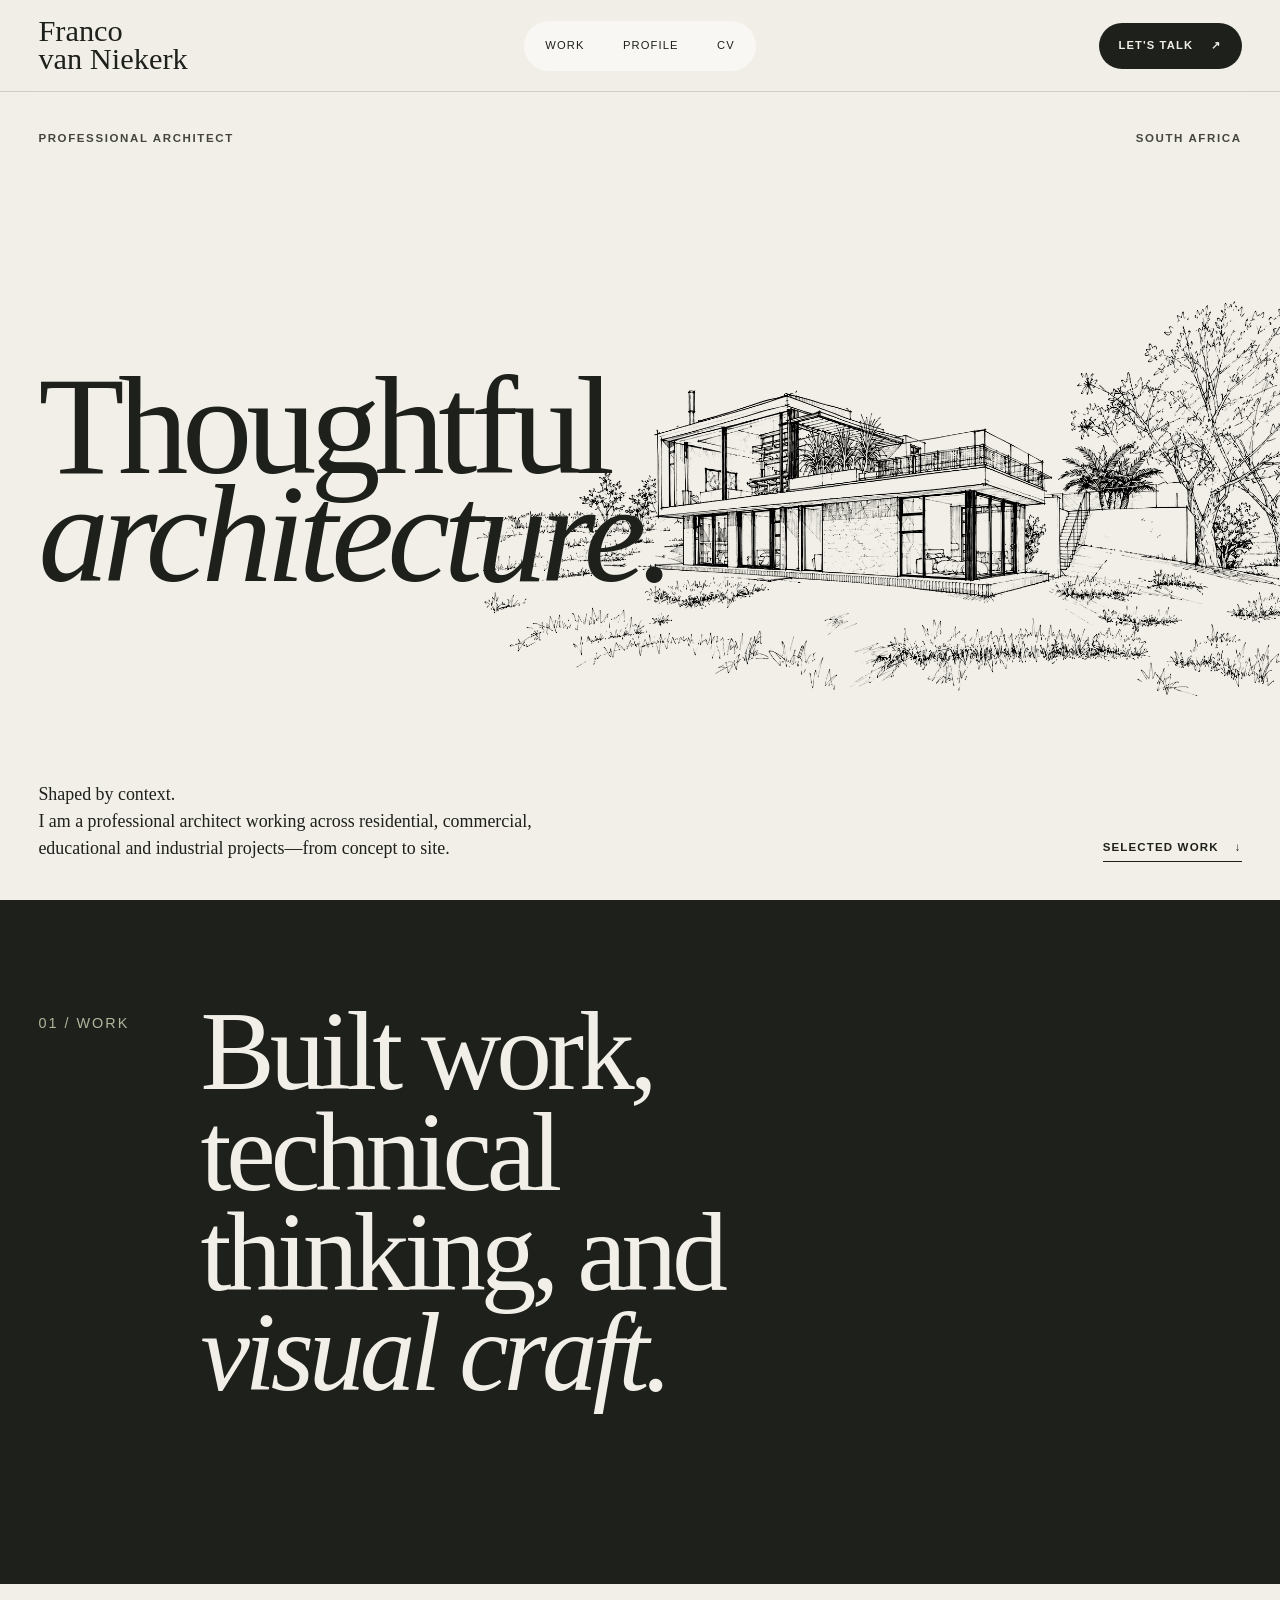
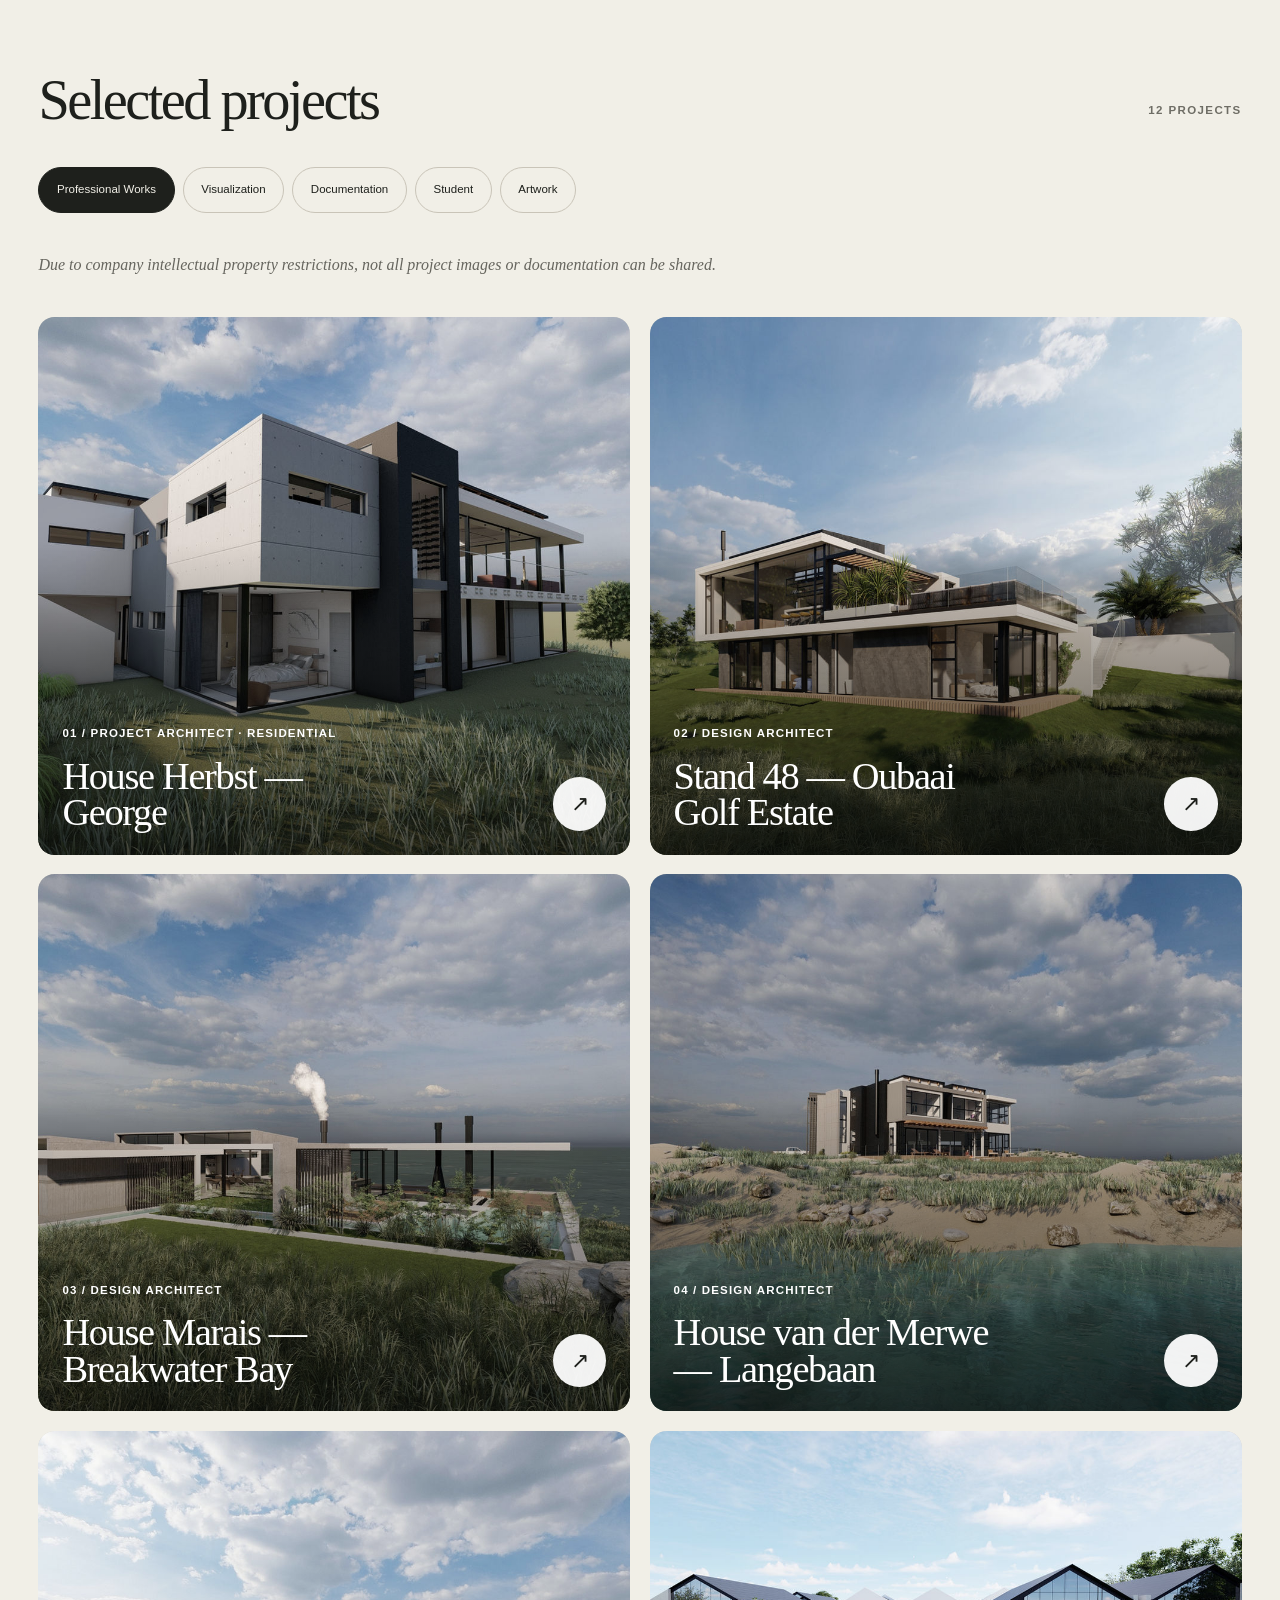
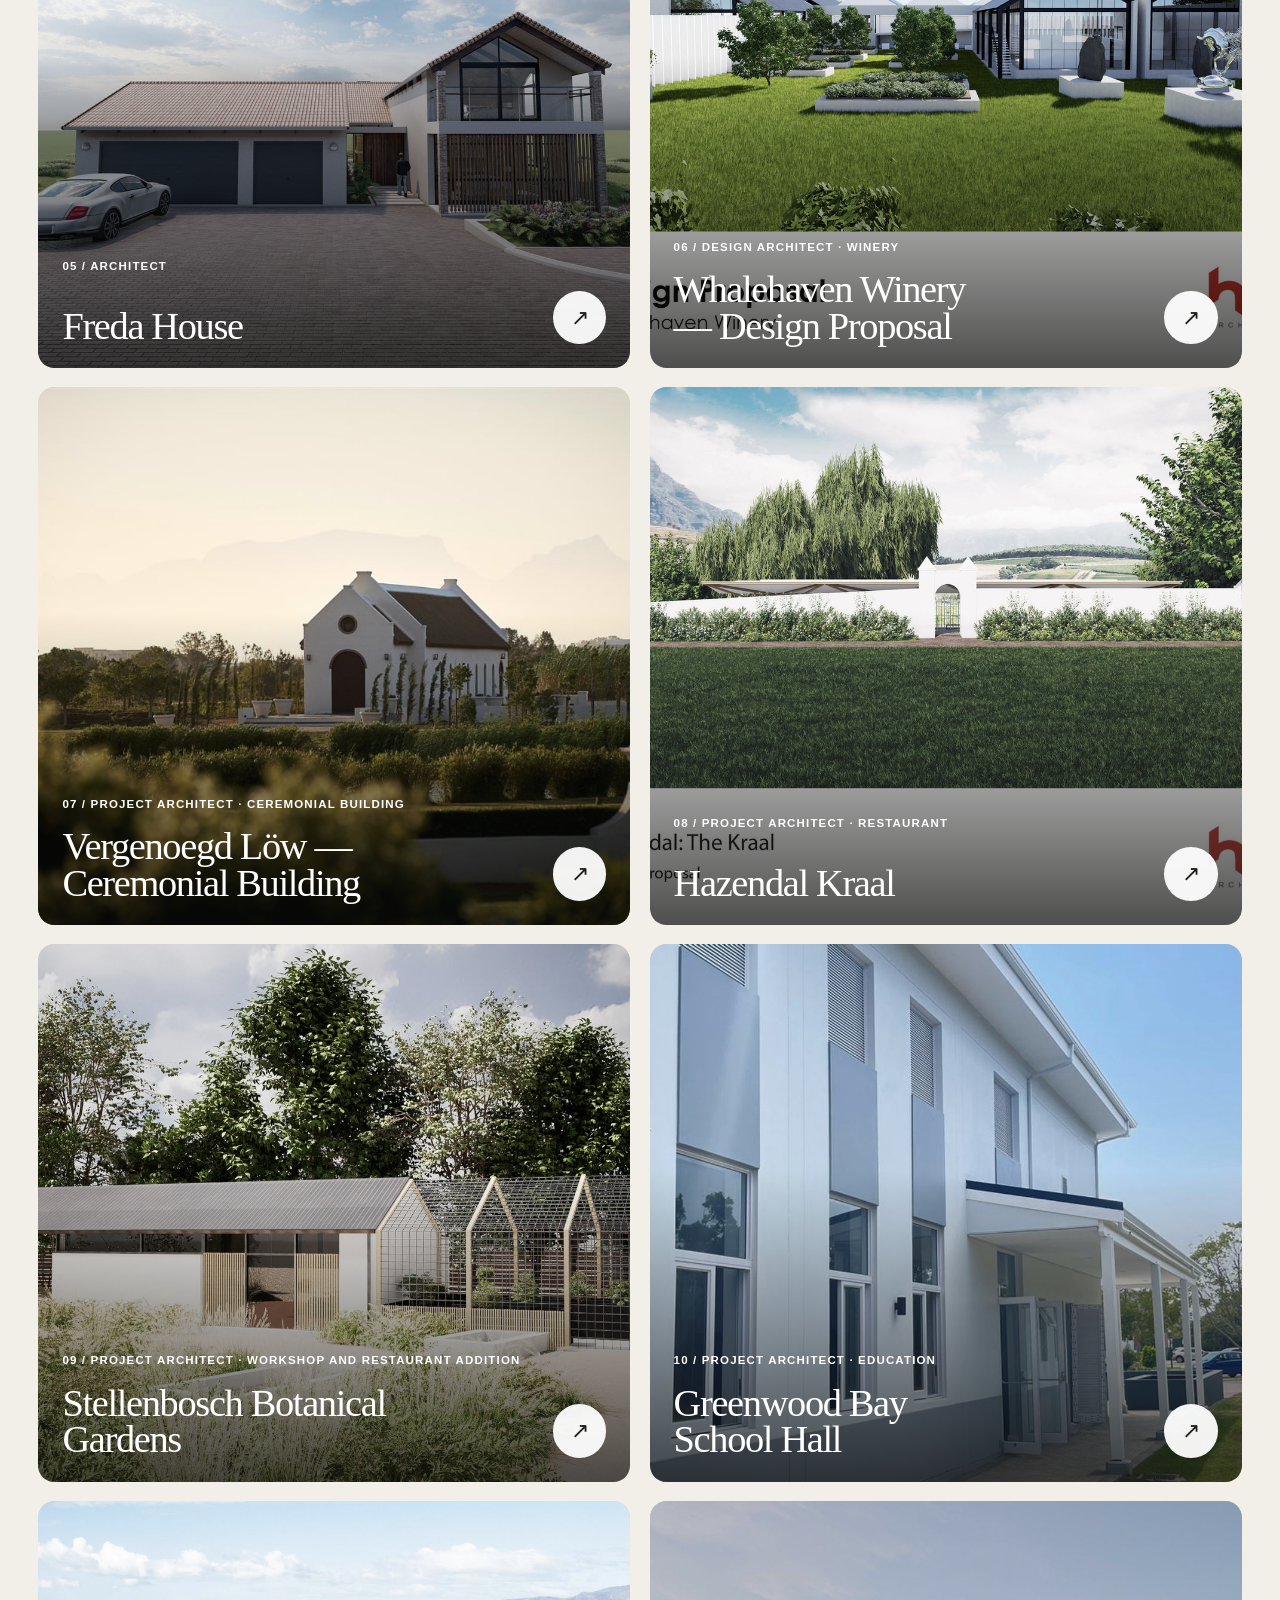
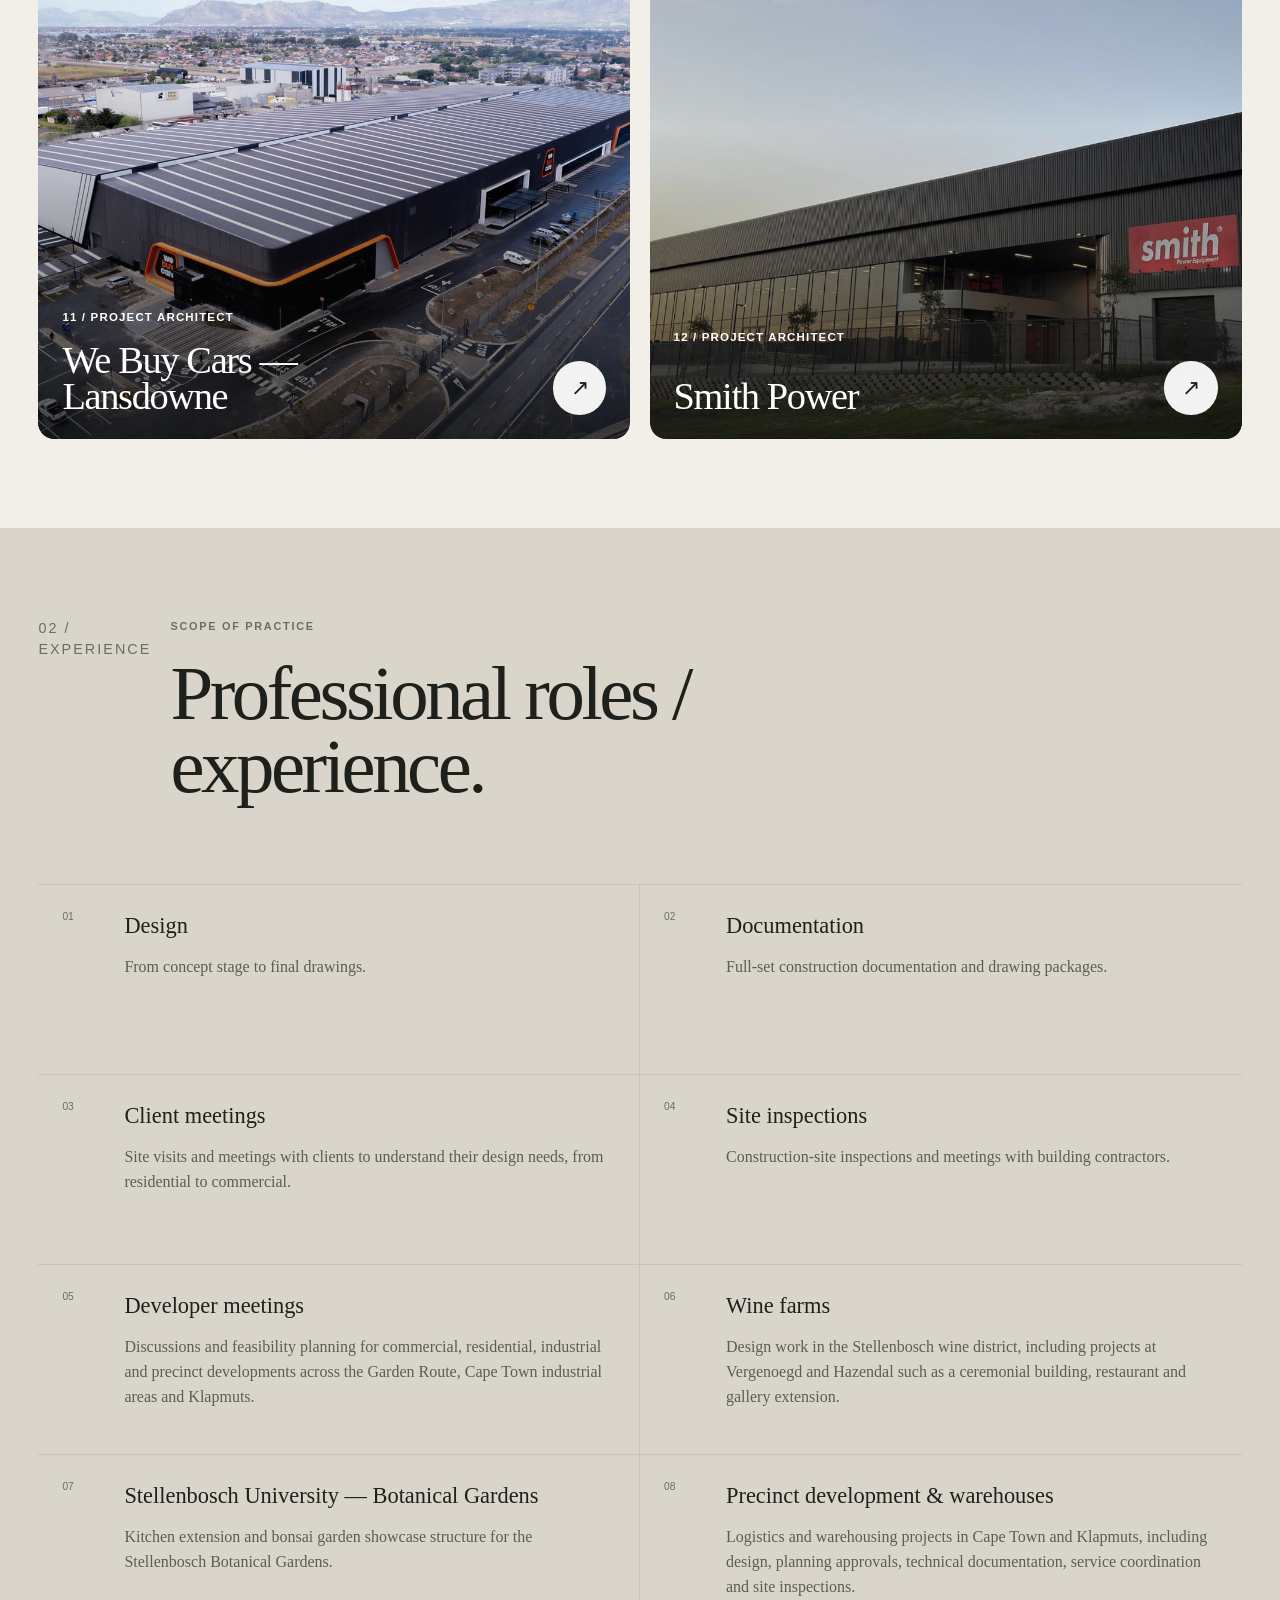
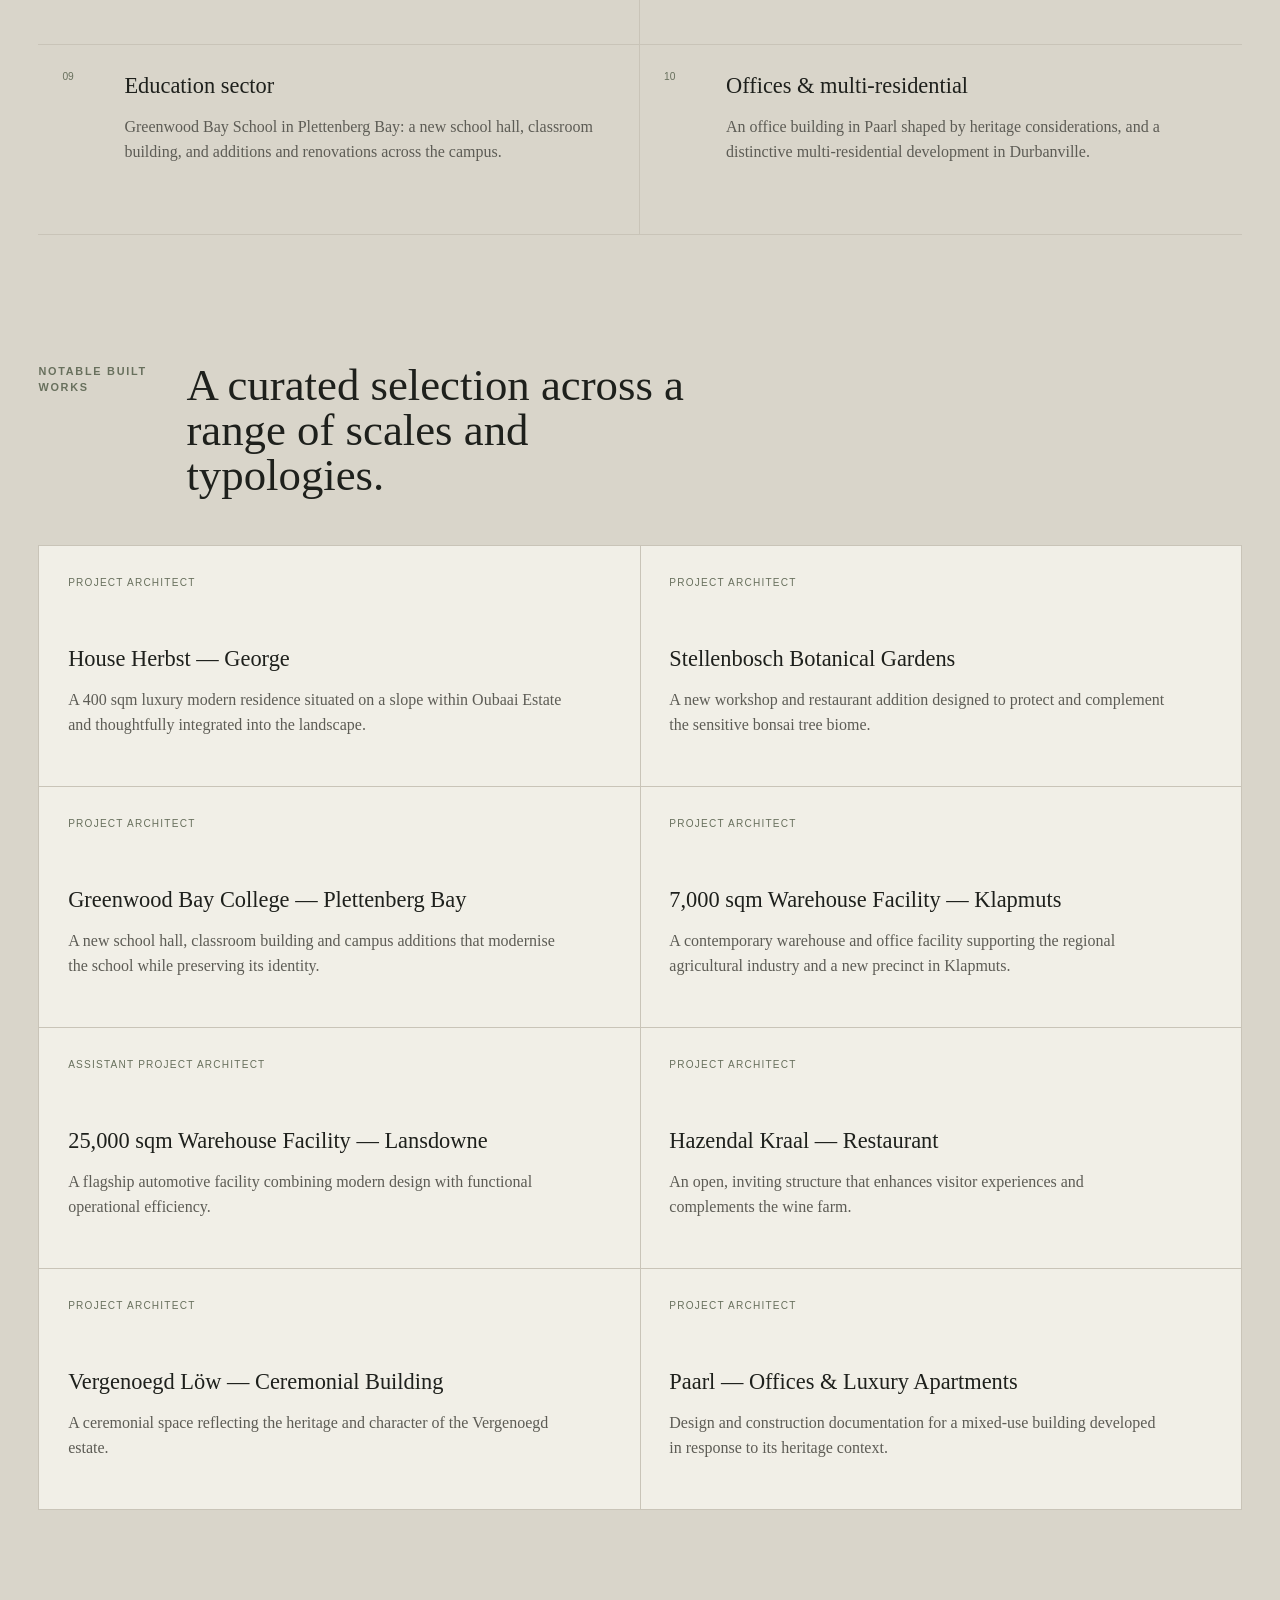
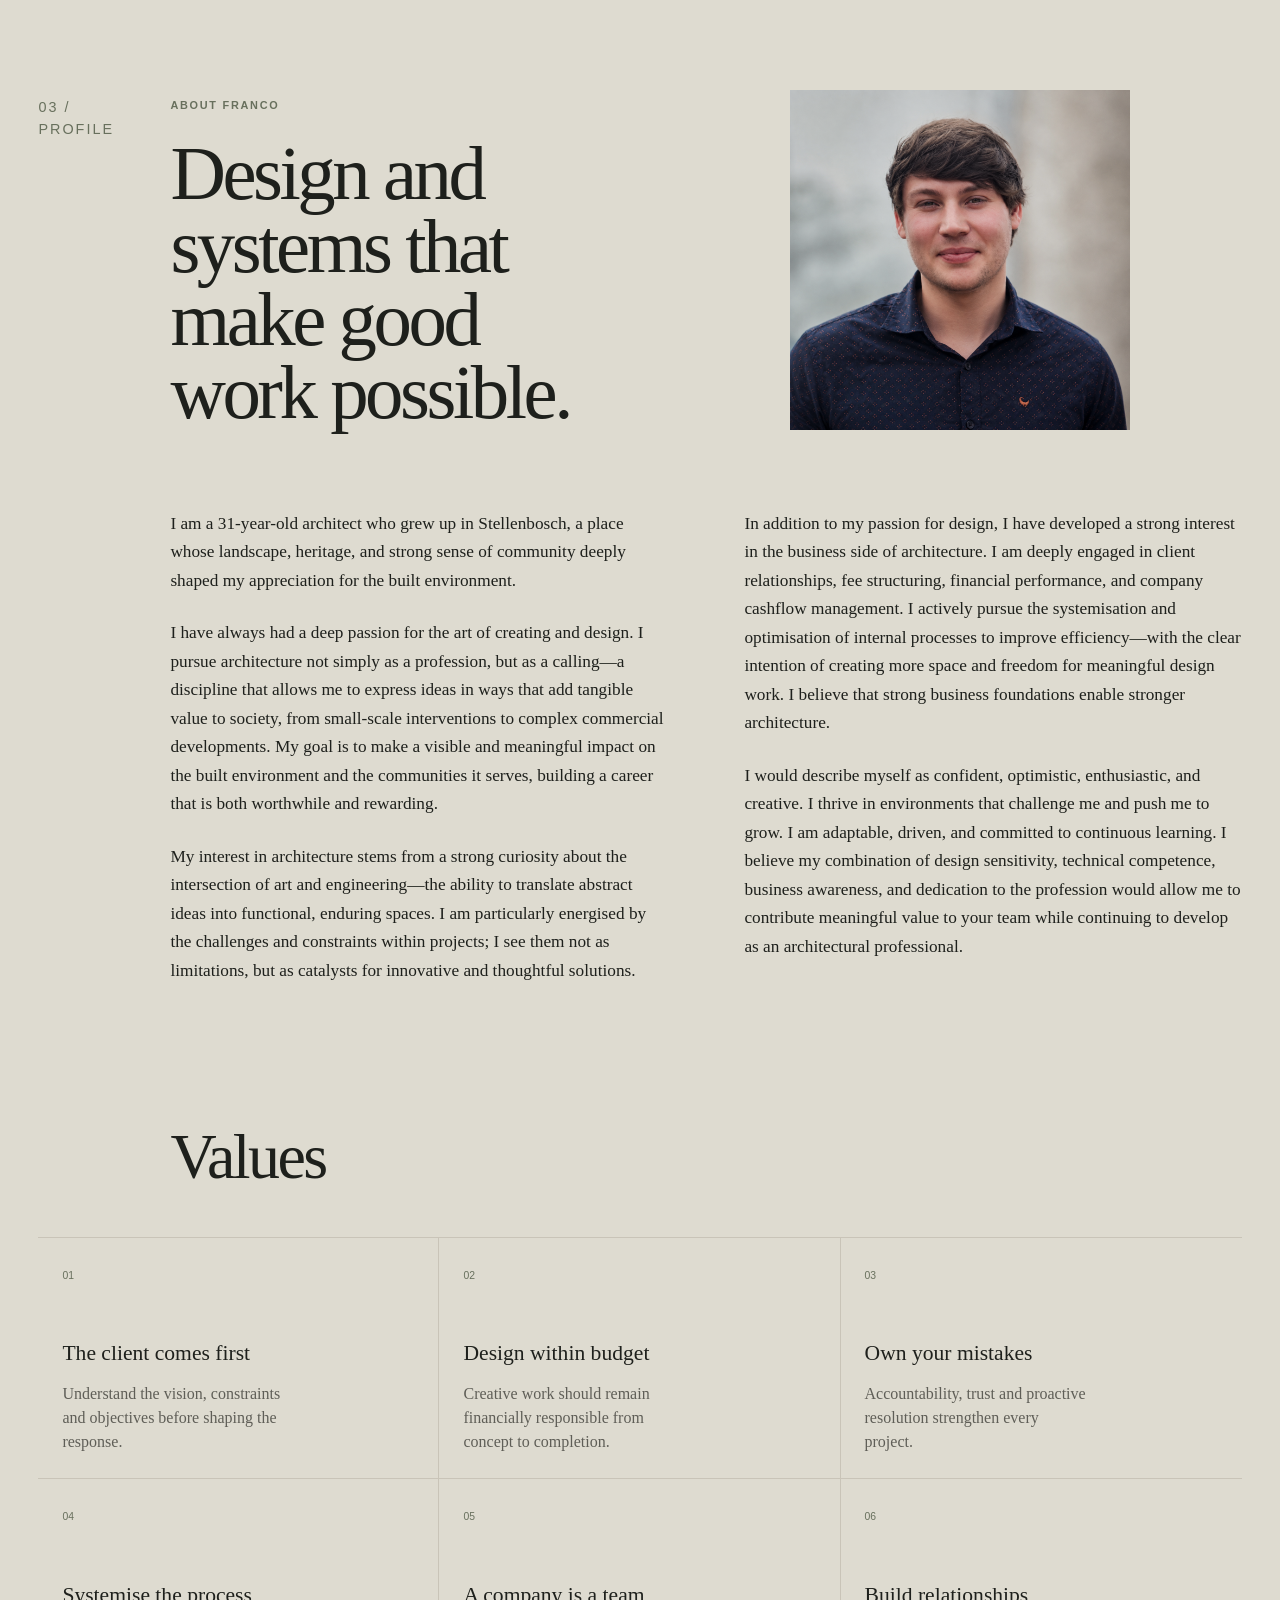
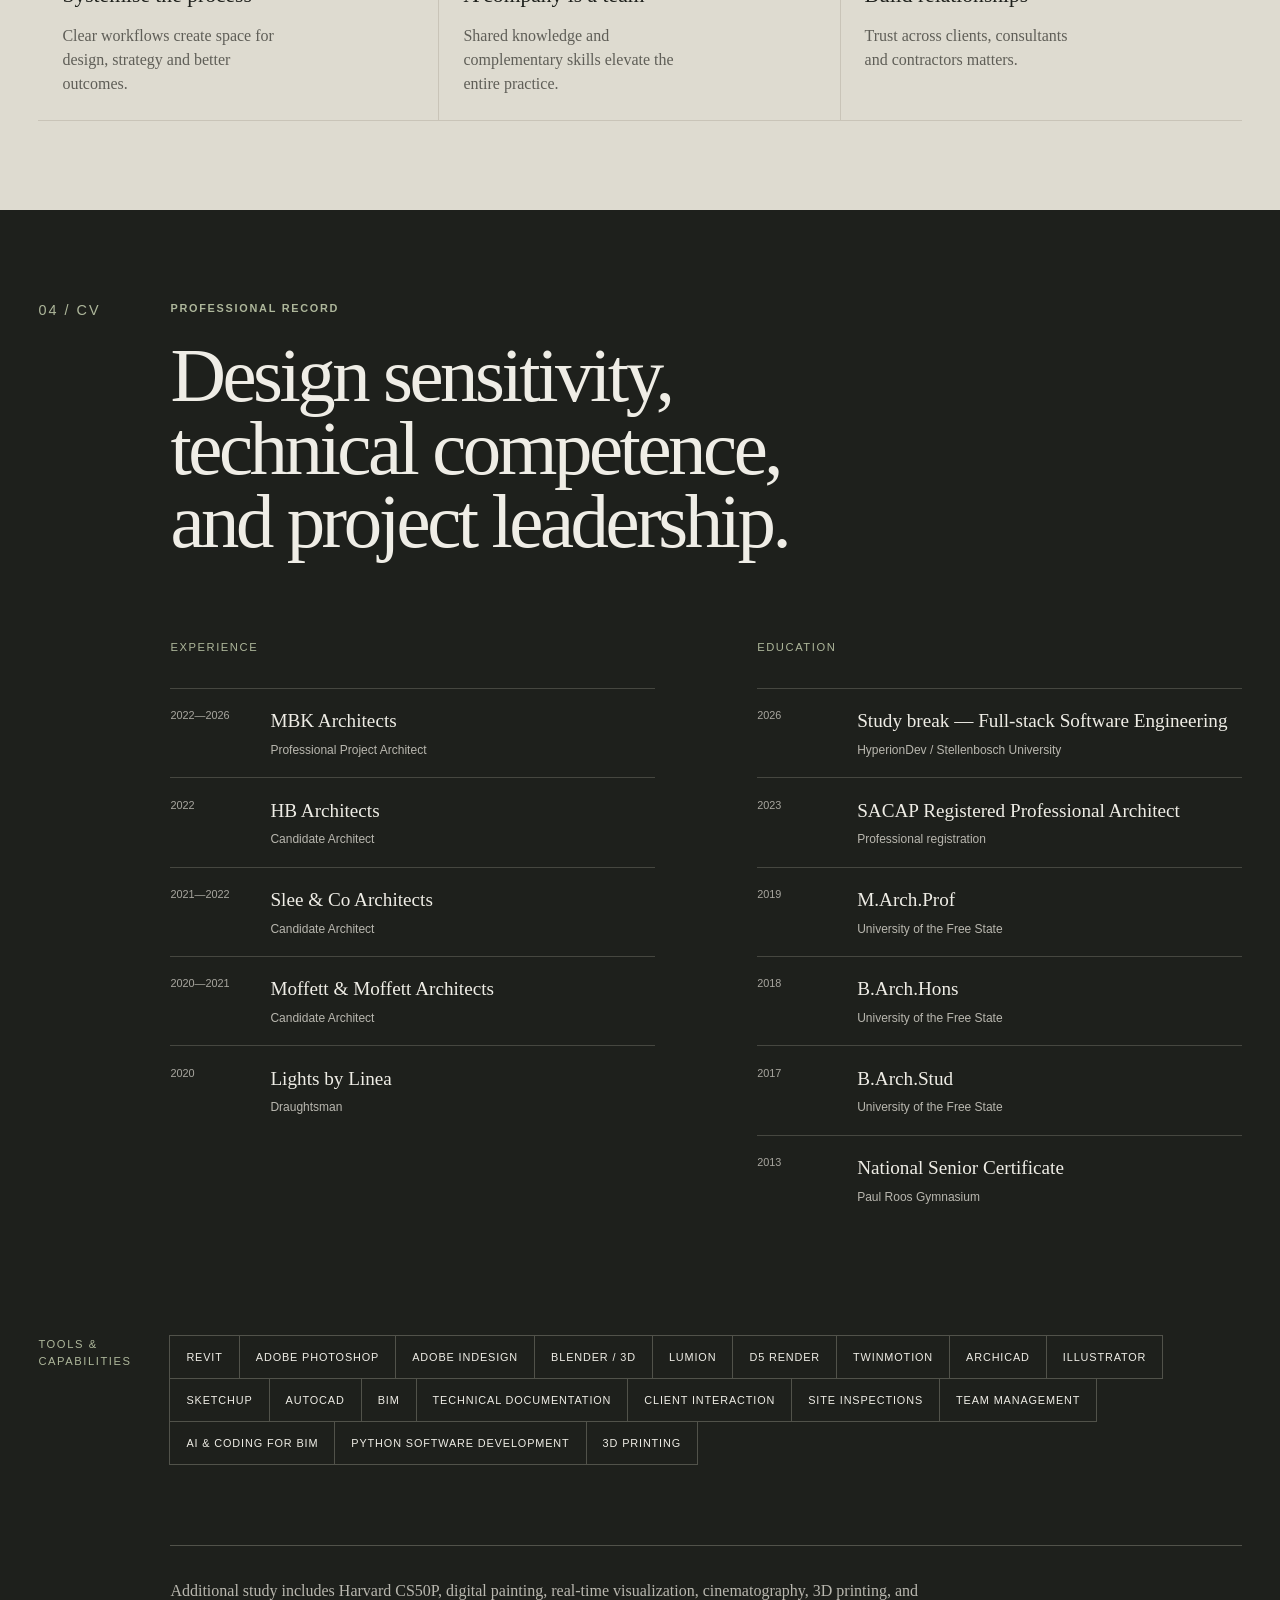
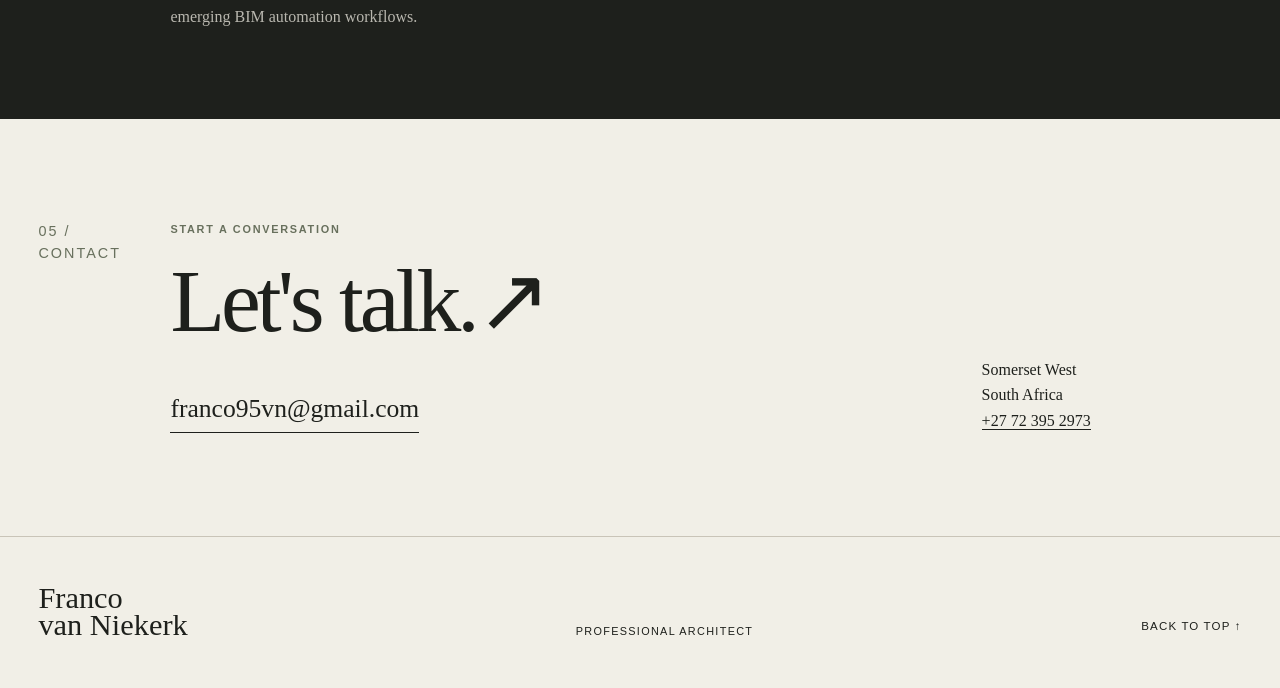
==== commit 542a9912: "Refresh portfolio flow and visual style" ====
--- a/index.html
+++ b/index.html
@@ -1,2 +1,2 @@
-<!DOCTYPE html><html lang="en"><head><meta charSet="utf-8"/><meta name="viewport" content="width=device-width, initial-scale=1"/><link rel="preload" as="image" href="/portfolio/house-marais-breakwater-bay.jpg"/><link rel="preload" as="image" href="/franco-profile.png"/><link rel="stylesheet" href="/_next/static/css/index.Cm12UBci.css" data-rsc-css-href="/_next/static/css/index.Cm12UBci.css" data-precedence="vite-rsc/importer-resources"/><link rel="modulepreload" fetchPriority="low" href="/_next/static/chunks/index-DOLtVOOC.js"/><script src="/_next/static/chunks/rolldown-runtime-C60lm6uB.js" type="module" async=""></script><script src="/_next/static/chunks/framework-BgSIrAUN.js" type="module" async=""></script><link rel="modulepreload" href="/_next/static/chunks/layout-segment-context-DILTT2vA.js" crossorigin=""/><link rel="modulepreload" href="/_next/static/chunks/portfolio-client-BCRKaygQ.js" crossorigin=""/><title>Franco van Niekerk — Professional Architect</title><meta name="description" content="Portfolio of Franco van Niekerk, a professional architect in South Africa working across design, documentation, visualization and project delivery."/><meta property="og:title" content="Franco van Niekerk — Professional Architect"/><meta property="og:description" content="Architecture, technical documentation, visualization and project delivery."/><meta property="og:type" content="website"/><meta property="og:image" content="https://www.francovanniekerk.com/og.png"/><meta property="og:image:width" content="1731"/><meta property="og:image:height" content="909"/><meta property="og:image:alt" content="Franco van Niekerk — Professional Architect"/><meta name="twitter:card" content="summary_large_image"/><meta name="twitter:title" content="Franco van Niekerk — Professional Architect"/><meta name="twitter:description" content="Architecture, technical documentation, visualization and project delivery."/><meta name="twitter:image" content="https://www.francovanniekerk.com/og.png"/><script>Object.assign(((self[Symbol.for("vinext.navigationRuntime")]??={bootstrap:{routeManifest:null},functions:{}}).bootstrap.rsc??={rsc:[]}),{params:{},nav:{"pathname":"/","searchParams":[]}})</script><link rel="modulepreload" href="/_next/static/chunks/index-DOLtVOOC.js" />
-</head><body><main id="top"><a class="skip-link" href="#content">Skip to content</a><header class="site-header"><a class="wordmark" href="#top" aria-label="Franco van Niekerk, home"><span>Franco</span><span>van Niekerk</span></a><nav id="primary-navigation" class="" aria-label="Primary navigation"><a href="#work">Work</a><a href="#profile">Profile</a><a href="#cv">CV</a><a href="#contact">Contact</a></nav><span class="header-role">Professional Architect · South Africa</span><button class="menu-button" aria-expanded="false" aria-controls="primary-navigation">Menu</button></header><div id="content"><section class="hero" aria-labelledby="hero-title"><div class="hero-copy"><h1 id="hero-title">Thoughtful architecture, shaped by context.</h1><p class="hero-intro">I am a professional architect working across residential, commercial, educational and industrial projects—from concept to site.</p><div class="hero-actions"><a class="button button-dark" href="#work">View selected work</a></div></div><figure class="hero-figure hero-sketch"><img src="/hero-architectural-sketch-v4.png" alt="Loose black-ink architectural sketch of a contemporary residence at Oubaai Golf Estate" fetchPriority="high"/></figure></section><section class="work-section section-pad" id="work"><div class="section-heading "><p class="section-index">01 / Work</p><div><p class="eyebrow">Selected portfolio</p><h2>Built work, technical thinking, and visual craft.</h2></div></div><div class="filters" aria-label="Filter projects"><button class="active" aria-pressed="true">Professional Works</button><button class="" aria-pressed="false">Visualization</button><button class="" aria-pressed="false">Documentation</button><button class="" aria-pressed="false">Student</button><button class="" aria-pressed="false">Artwork</button></div><p class="ip-note">Due to company intellectual property restrictions, not all project images or documentation can be shared.</p><div class="project-grid" aria-live="polite"><article class="project-card card-1"><button aria-label="View House Herbst — George"><span class="project-image"><img src="/portfolio/house-herbst-george.jpg" alt="House Herbst — George" loading="eager"/></span><span class="project-meta"><span>01</span><strong>House Herbst — George</strong><span>Project architect · Residential</span></span></button></article><article class="project-card card-2"><button aria-label="View Stand 48 — Oubaai Golf Estate"><span class="project-image"><img src="/portfolio/stand-48-oubaai-golf-estate.jpg" alt="Stand 48 — Oubaai Golf Estate" loading="eager"/></span><span class="project-meta"><span>02</span><strong>Stand 48 — Oubaai Golf Estate</strong><span>Design Architect</span></span></button></article><article class="project-card card-3"><button aria-label="View House Marais — Breakwater Bay"><span class="project-image"><img src="/portfolio/house-marais-breakwater-bay.jpg" alt="House Marais — Breakwater Bay" loading="eager"/></span><span class="project-meta"><span>03</span><strong>House Marais — Breakwater Bay</strong><span>Design Architect</span></span></button></article><article class="project-card card-4"><button aria-label="View House van der Merwe — Langebaan"><span class="project-image"><img src="/portfolio/house-van-der-merwe-langebaan.jpg" alt="House van der Merwe — Langebaan" loading="lazy"/></span><span class="project-meta"><span>04</span><strong>House van der Merwe — Langebaan</strong><span>Design Architect</span></span></button></article><article class="project-card card-5"><button aria-label="View Freda House"><span class="project-image"><img src="/portfolio/freda-house.jpg" alt="Freda House" loading="lazy"/></span><span class="project-meta"><span>05</span><strong>Freda House</strong><span>Architect</span></span></button></article><article class="project-card card-6"><button aria-label="View Whalehaven Winery — Design Proposal"><span class="project-image"><img src="/portfolio/whalehaven-winery-design-proposal.jpg" alt="Whalehaven Winery — Design Proposal" loading="lazy"/></span><span class="project-meta"><span>06</span><strong>Whalehaven Winery — Design Proposal</strong><span>Design Architect · Winery</span></span></button></article><article class="project-card card-1"><button aria-label="View Vergenoegd Löw — Ceremonial Building"><span class="project-image"><img src="/portfolio/vergenoegd-low-ceremonial-building.jpg" alt="Vergenoegd Löw — Ceremonial Building" loading="lazy"/></span><span class="project-meta"><span>07</span><strong>Vergenoegd Löw — Ceremonial Building</strong><span>Project architect · Ceremonial building</span></span></button></article><article class="project-card card-2"><button aria-label="View Hazendal Kraal"><span class="project-image"><img src="/portfolio/hazendal-kraal.jpg" alt="Hazendal Kraal" loading="lazy"/></span><span class="project-meta"><span>08</span><strong>Hazendal Kraal</strong><span>Project architect · Restaurant</span></span></button></article><article class="project-card card-3"><button aria-label="View Stellenbosch Botanical Gardens"><span class="project-image"><img src="/portfolio/stellenbosch-botanical-gardens.jpg" alt="Stellenbosch Botanical Gardens" loading="lazy"/></span><span class="project-meta"><span>09</span><strong>Stellenbosch Botanical Gardens</strong><span>Project architect · Workshop and restaurant addition</span></span></button></article><article class="project-card card-4"><button aria-label="View Greenwood Bay School Hall"><span class="project-image"><img src="/portfolio/greenwood-bay-school-hall.jpg" alt="Greenwood Bay School Hall" loading="lazy"/></span><span class="project-meta"><span>10</span><strong>Greenwood Bay School Hall</strong><span>Project architect · Education</span></span></button></article><article class="project-card card-5"><button aria-label="View We Buy Cars — Lansdowne"><span class="project-image"><img src="/portfolio/we-buy-cars-lansdowne.jpg" alt="We Buy Cars — Lansdowne" loading="lazy"/></span><span class="project-meta"><span>11</span><strong>We Buy Cars — Lansdowne</strong><span>Project Architect</span></span></button></article><article class="project-card card-6"><button aria-label="View Smith Power"><span class="project-image"><img src="/portfolio/smith-power.jpg" alt="Smith Power" loading="lazy"/></span><span class="project-meta"><span>12</span><strong>Smith Power</strong><span>Project Architect</span></span></button></article></div></section><section class="roles-section section-pad" id="experience"><div class="section-heading "><p class="section-index">02 / Experience</p><div><p class="eyebrow">Scope of practice</p><h2>Professional roles / experience.</h2></div></div><div class="roles-grid"><article><span>01</span><div><h3>Design</h3><p>From concept stage to final drawings.</p></div></article><article><span>02</span><div><h3>Documentation</h3><p>Full-set construction documentation and drawing packages.</p></div></article><article><span>03</span><div><h3>Client meetings</h3><p>Site visits and meetings with clients to understand their design needs, from residential to commercial.</p></div></article><article><span>04</span><div><h3>Site inspections</h3><p>Construction-site inspections and meetings with building contractors.</p></div></article><article><span>05</span><div><h3>Developer meetings</h3><p>Discussions and feasibility planning for commercial, residential, industrial and precinct developments across the Garden Route, Cape Town industrial areas and Klapmuts.</p></div></article><article><span>06</span><div><h3>Wine farms</h3><p>Design work in the Stellenbosch wine district, including projects at Vergenoegd and Hazendal such as a ceremonial building, restaurant and gallery extension.</p></div></article><article><span>07</span><div><h3>Stellenbosch University — Botanical Gardens</h3><p>Kitchen extension and bonsai garden showcase structure for the Stellenbosch Botanical Gardens.</p></div></article><article><span>08</span><div><h3>Precinct development &amp; warehouses</h3><p>Logistics and warehousing projects in Cape Town and Klapmuts, including design, planning approvals, technical documentation, service coordination and site inspections.</p></div></article><article><span>09</span><div><h3>Education sector</h3><p>Greenwood Bay School in Plettenberg Bay: a new school hall, classroom building, and additions and renovations across the campus.</p></div></article><article><span>10</span><div><h3>Offices &amp; multi-residential</h3><p>An office building in Paarl shaped by heritage considerations, and a distinctive multi-residential development in Durbanville.</p></div></article></div><div class="notable-heading"><p class="eyebrow">Notable built works</p><h3>A curated selection across a range of scales and typologies.</h3></div><div class="notable-grid"><article><p class="work-role">Project Architect</p><h3>House Herbst — George</h3><p>A 400 sqm luxury modern residence situated on a slope within Oubaai Estate and thoughtfully integrated into the landscape.</p></article><article><p class="work-role">Project Architect</p><h3>Stellenbosch Botanical Gardens</h3><p>A new workshop and restaurant addition designed to protect and complement the sensitive bonsai tree biome.</p></article><article><p class="work-role">Project Architect</p><h3>Greenwood Bay College — Plettenberg Bay</h3><p>A new school hall, classroom building and campus additions that modernise the school while preserving its identity.</p></article><article><p class="work-role">Project Architect</p><h3>7,000 sqm Warehouse Facility — Klapmuts</h3><p>A contemporary warehouse and office facility supporting the regional agricultural industry and a new precinct in Klapmuts.</p></article><article><p class="work-role">Assistant Project Architect</p><h3>25,000 sqm Warehouse Facility — Lansdowne</h3><p>A flagship automotive facility combining modern design with functional operational efficiency.</p></article><article><p class="work-role">Project Architect</p><h3>Hazendal Kraal — Restaurant</h3><p>An open, inviting structure that enhances visitor experiences and complements the wine farm.</p></article><article><p class="work-role">Project Architect</p><h3>Vergenoegd Löw — Ceremonial Building</h3><p>A ceremonial space reflecting the heritage and character of the Vergenoegd estate.</p></article><article><p class="work-role">Project Architect</p><h3>Paarl — Offices &amp; Luxury Apartments</h3><p>Design and construction documentation for a mixed-use building developed in response to its heritage context.</p></article></div></section><section class="profile-section section-pad" id="profile"><div class="profile-heading-layout"><div class="section-heading "><p class="section-index">03 / Profile</p><div><p class="eyebrow">About Franco</p><h2>Design and systems that make good work possible.</h2></div></div><figure class="profile-photo"><img src="/franco-profile.png" alt="Portrait of Franco van Niekerk"/></figure></div><div class="profile-biography"><p>I am a 31-year-old architect who grew up in Stellenbosch, a place whose landscape, heritage, and strong sense of community deeply shaped my appreciation for the built environment.</p><p>I have always had a deep passion for the art of creating and design. I pursue architecture not simply as a profession, but as a calling—a discipline that allows me to express ideas in ways that add tangible value to society, from small-scale interventions to complex commercial developments. My goal is to make a visible and meaningful impact on the built environment and the communities it serves, building a career that is both worthwhile and rewarding.</p><p>My interest in architecture stems from a strong curiosity about the intersection of art and engineering—the ability to translate abstract ideas into functional, enduring spaces. I am particularly energised by the challenges and constraints within projects; I see them not as limitations, but as catalysts for innovative and thoughtful solutions.</p><p>In addition to my passion for design, I have developed a strong interest in the business side of architecture. I am deeply engaged in client relationships, fee structuring, financial performance, and company cashflow management. I actively pursue the systemisation and optimisation of internal processes to improve efficiency—with the clear intention of creating more space and freedom for meaningful design work. I believe that strong business foundations enable stronger architecture.</p><p>I would describe myself as confident, optimistic, enthusiastic, and creative. I thrive in environments that challenge me and push me to grow. I am adaptable, driven, and committed to continuous learning. I believe my combination of design sensitivity, technical competence, business awareness, and dedication to the profession would allow me to contribute meaningful value to your team while continuing to develop as an architectural professional.</p></div><h3 class="values-title">Values</h3><div class="principles-grid"><article><span>01</span><h3>The client comes first</h3><p>Understand the vision, constraints and objectives before shaping the response.</p></article><article><span>02</span><h3>Design within budget</h3><p>Creative work should remain financially responsible from concept to completion.</p></article><article><span>03</span><h3>Own your mistakes</h3><p>Accountability, trust and proactive resolution strengthen every project.</p></article><article><span>04</span><h3>Systemise the process</h3><p>Clear workflows create space for design, strategy and better outcomes.</p></article><article><span>05</span><h3>A company is a team</h3><p>Shared knowledge and complementary skills elevate the entire practice.</p></article><article><span>06</span><h3>Build relationships</h3><p>Trust across clients, consultants and contractors matters.</p></article></div></section><section class="cv-section section-pad" id="cv"><div class="section-heading light"><p class="section-index">04 / CV</p><div><p class="eyebrow">Professional record</p><h2>Design sensitivity, technical competence, and project leadership.</h2></div></div><div class="cv-grid"><div class="cv-column"><h3>Experience</h3><div class="timeline"><div><span>2022—2026</span><strong>MBK Architects</strong><p>Professional Project Architect</p></div><div><span>2022</span><strong>HB Architects</strong><p>Candidate Architect</p></div><div><span>2021—2022</span><strong>Slee &amp; Co Architects</strong><p>Candidate Architect</p></div><div><span>2020—2021</span><strong>Moffett &amp; Moffett Architects</strong><p>Candidate Architect</p></div><div><span>2020</span><strong>Lights by Linea</strong><p>Draughtsman</p></div></div></div><div class="cv-column"><h3>Education</h3><div class="timeline"><div><span>2026</span><strong>Study break — Full-stack Software Engineering</strong><p>HyperionDev / Stellenbosch University</p></div><div><span>2023</span><strong>SACAP Registered Professional Architect</strong><p>Professional registration</p></div><div><span>2019</span><strong>M.Arch.Prof</strong><p>University of the Free State</p></div><div><span>2018</span><strong>B.Arch.Hons</strong><p>University of the Free State</p></div><div><span>2017</span><strong>B.Arch.Stud</strong><p>University of the Free State</p></div><div><span>2013</span><strong>National Senior Certificate</strong><p>Paul Roos Gymnasium</p></div></div></div></div><div class="skills-block"><h3>Tools &amp; capabilities</h3><div class="skill-tags"><span>Revit</span><span>Adobe Photoshop</span><span>Adobe InDesign</span><span>Blender / 3D</span><span>Lumion</span><span>D5 Render</span><span>Twinmotion</span><span>Archicad</span><span>Illustrator</span><span>SketchUp</span><span>AutoCAD</span><span>BIM</span><span>Technical documentation</span><span>Client interaction</span><span>Site inspections</span><span>Team management</span><span>AI &amp; coding for BIM</span><span>Python software development</span><span>3D printing</span></div></div><div class="cv-actions"><p>Additional study includes Harvard CS50P, digital painting, real-time visualization, cinematography, 3D printing, and emerging BIM automation workflows.</p></div></section><section class="contact-section" id="contact"><p class="section-index">05 / Contact</p><div><p class="eyebrow">Start a conversation</p><h2>Let&#x27;s talk.</h2><a class="contact-email" href="mailto:franco95vn@gmail.com">franco95vn@gmail.com <span>↗</span></a></div><div class="contact-details"><p>Somerset West<br/>South Africa</p><a href="tel:+27723952973">+27 72 395 2973</a></div></section></div><footer><a class="wordmark" href="#top"><span>Franco</span><span>van Niekerk</span></a><p>Professional Architect</p><a class="text-link" href="#top">Back to top ↑</a></footer></main><script type="application/ld+json">{"@context":"https://schema.org","@type":"Person","name":"Franco van Niekerk","jobTitle":"Professional Architect","email":"mailto:franco95vn@gmail.com","telephone":"+27 72 395 2973","address":{"@type":"PostalAddress","addressLocality":"Somerset West","addressCountry":"ZA"},"url":"https://www.francovanniekerk.com/"}</script><script type="module" src="/_next/static/chunks/index-DOLtVOOC.js" id="_R_" async=""></script><script>((self[Symbol.for("vinext.navigationRuntime")]??={bootstrap:{routeManifest:null},functions:{}}).bootstrap.rsc??={rsc:[]}).rsc.push("2:I[\"8033614ae8fa\",[],\"Children\",1]\n")</script><script>((self[Symbol.for("vinext.navigationRuntime")]??={bootstrap:{routeManifest:null},functions:{}}).bootstrap.rsc??={rsc:[]}).rsc.push("3:I[\"c2d308dd323c\",[],\"GlobalErrorBoundary\",1]\n")</script><script>((self[Symbol.for("vinext.navigationRuntime")]??={bootstrap:{routeManifest:null},functions:{}}).bootstrap.rsc??={rsc:[]}).rsc.push("4:I[\"ecfeea4c79da\",[],\"default\",1]\n")</script><script>((self[Symbol.for("vinext.navigationRuntime")]??={bootstrap:{routeManifest:null},functions:{}}).bootstrap.rsc??={rsc:[]}).rsc.push("5:I[\"c2d308dd323c\",[],\"ErrorBoundary\",1]\n")</script><script>((self[Symbol.for("vinext.navigationRuntime")]??={bootstrap:{routeManifest:null},functions:{}}).bootstrap.rsc??={rsc:[]}).rsc.push("6:I[\"0b1ae3af7320\",[],\"LayoutSegmentProvider\",1]\n")</script><script>((self[Symbol.for("vinext.navigationRuntime")]??={bootstrap:{routeManifest:null},functions:{}}).bootstrap.rsc??={rsc:[]}).rsc.push("7:I[\"8033614ae8fa\",[],\"Slot\",1]\n")</script><script>((self[Symbol.for("vinext.navigationRuntime")]??={bootstrap:{routeManifest:null},functions:{}}).bootstrap.rsc??={rsc:[]}).rsc.push("8:I[\"60d934a7d4d3\",[],\"AppRouterScrollTarget\",1]\n")</script><script>((self[Symbol.for("vinext.navigationRuntime")]??={bootstrap:{routeManifest:null},functions:{}}).bootstrap.rsc??={rsc:[]}).rsc.push("9:I[\"c2d308dd323c\",[],\"RedirectBoundary\",1]\n")</script><script>((self[Symbol.for("vinext.navigationRuntime")]??={bootstrap:{routeManifest:null},functions:{}}).bootstrap.rsc??={rsc:[]}).rsc.push(":HL[\"/_next/static/css/index.Cm12UBci.css\",\"style\"     ]\n")</script><script>((self[Symbol.for("vinext.navigationRuntime")]??={bootstrap:{routeManifest:null},functions:{}}).bootstrap.rsc??={rsc:[]}).rsc.push("0:{\"__route\":\"route:/\",\"__interceptionContext\":null,\"__layoutIds\":[\"layout:/\"],\"__rootLayout\":\"/\",\"__sourcePage\":\"/page\",\"page:/\":\"$L1\",\"layout:/\":[[[[\"$\",\"link\",\"css:/_next/static/css/index.Cm12UBci.css\",{\"rel\":\"stylesheet\",\"precedence\":\"vite-rsc/importer-resources\",\"href\":\"/_next/static/css/index.Cm12UBci.css\",\"data-rsc-css-href\":\"/_next/static/css/index.Cm12UBci.css\"}],\"$undefined\"],[\"$\",\"html\",null,{\"lang\":\"en\",\"children\":[\"$\",\"body\",null,{\"children\":[[\"$\",\"$L2\",null,{}],[\"$\",\"script\",null,{\"type\":\"application/ld+json\",\"dangerouslySetInnerHTML\":{\"__html\":\"{\\\"@context\\\":\\\"https://schema.org\\\",\\\"@type\\\":\\\"Person\\\",\\\"name\\\":\\\"Franco van Niekerk\\\",\\\"jobTitle\\\":\\\"Professional Architect\\\",\\\"email\\\":\\\"mailto:franco95vn@gmail.com\\\",\\\"telephone\\\":\\\"+27 72 395 2973\\\",\\\"address\\\":{\\\"@type\\\":\\\"PostalAddress\\\",\\\"addressLocality\\\":\\\"Somerset West\\\",\\\"addressCountry\\\":\\\"ZA\\\"},\\\"url\\\":\\\"https://www.francovanniekerk.com/\\\"}\"}}]]}]}]],null],\"route:/\":[[[\"$\",\"meta\",null,{\"charSet\":\"utf-8\"}],[[\"$\",\"title\",\"0\",{\"children\":\"Franco van Niekerk — Professional Architect\"}],[\"$\",\"meta\",\"1\",{\"name\":\"description\",\"content\":\"Portfolio of Franco van Niekerk, a professional architect in South Africa working across design, documentation, visualization and project delivery.\"}],[\"$\",\"meta\",\"2\",{\"property\":\"og:title\",\"content\":\"Franco van Niekerk — Professional Architect\"}],[\"$\",\"meta\",\"3\",{\"property\":\"og:description\",\"content\":\"Architecture, technical documentation, visualization and project delivery.\"}],[\"$\",\"meta\",\"4\",{\"property\":\"og:type\",\"content\":\"website\"}],[\"$\",\"meta\",\"5\",{\"property\":\"og:image\",\"content\":\"https://www.francovanniekerk.com/og.png\"}],[\"$\",\"meta\",\"6\",{\"property\":\"og:image:width\",\"content\":\"1731\"}],[\"$\",\"meta\",\"7\",{\"property\":\"og:image:height\",\"content\":\"909\"}],[\"$\",\"meta\",\"8\",{\"property\":\"og:image:alt\",\"content\":\"Franco van Niekerk — Professional Architect\"}],[\"$\",\"meta\",\"9\",{\"name\":\"twitter:card\",\"content\":\"summary_large_image\"}],[\"$\",\"meta\",\"10\",{\"name\":\"twitter:title\",\"content\":\"Franco van Niekerk — Professional Architect\"}],[\"$\",\"meta\",\"11\",{\"name\":\"twitter:description\",\"content\":\"Architecture, technical documentation, visualization and project delivery.\"}],[\"$\",\"meta\",\"12\",{\"name\":\"twitter:image\",\"content\":\"https://www.francovanniekerk.com/og.png\"}]],[[\"$\",\"meta\",\"0\",{\"name\":\"viewport\",\"content\":\"width=device-width, initial-scale=1\"}]]],[\"$\",\"$L3\",null,{\"fallback\":\"$4\",\"children\":[\"$\",\"$L5\",null,{\"fallback\":\"$4\",\"children\":[\"$\",\"$L6\",null,{\"providerId\":\"layout:/\",\"segmentMap\":{\"children\":[]},\"children\":[\"$\",\"$L7\",null,{\"id\":\"layout:/\",\"parallelSlots\":\"$undefined\",\"children\":[\"$\",\"$L8\",null,{\"children\":[\"$\",\"$L9\",null,{\"children\":[[\"$\",\"$L6\",null,{\"providerId\":\"page:/\",\"segmentMap\":{\"children\":[\"__PAGE__\"]},\"children\":[\"$\",\"$L7\",null,{\"id\":\"page:/\"}]}],null]}]}]}]}]}]}],null,null],\"__layoutFlags\":{\"layout:/\":\"s\"},\"__artifactCompatibility\":{\"schemaVersion\":1,\"graphVersion\":\"app-route-graph:1177fd80f83fa7b0\",\"deploymentVersion\":\"84c14e99-b642-4c68-97e9-37fe9b7a97be\",\"appElementsSchemaVersion\":1,\"rscPayloadSchemaVersion\":1,\"rootBoundaryId\":\"/\",\"renderEpoch\":null},\"__renderObservation\":{\"schemaVersion\":1,\"output\":{\"kind\":\"app-rsc\",\"mountedSlotsFingerprint\":null,\"renderEpoch\":null,\"rootBoundaryId\":\"/\",\"routeId\":\"route:/\"},\"completeness\":\"partial\",\"boundaryOutcome\":{\"kind\":\"unknown\"},\"requestApis\":[{\"kind\":\"connection\",\"status\":\"unknown\"},{\"kind\":\"cookies\",\"status\":\"unknown\"},{\"kind\":\"draftMode\",\"status\":\"unknown\"},{\"kind\":\"headers\",\"status\":\"unknown\"},{\"kind\":\"params\",\"status\":\"unknown\"},{\"kind\":\"searchParams\",\"status\":\"unknown\"}],\"dynamicFetches\":[],\"cacheTags\":[\"/\",\"_N_T_/\",\"_N_T_/index\",\"_N_T_/layout\",\"_N_T_/page\"],\"pathTags\":[\"/\"],\"cacheability\":\"unknown\",\"downgrade\":{\"target\":\"freshRender\",\"reasons\":[{\"code\":\"CP_DOWNGRADE_CACHEABILITY_UNKNOWN\",\"target\":\"freshRender\"},{\"code\":\"CP_DOWNGRADE_INCOMPLETE_OBSERVATION\",\"completeness\":\"partial\",\"target\":\"freshRender\"},{\"code\":\"CP_DOWNGRADE_UNKNOWN_REQUEST_API\",\"requestApi\":\"connection\",\"target\":\"freshRender\"},{\"code\":\"CP_DOWNGRADE_UNKNOWN_REQUEST_API\",\"requestApi\":\"cookies\",\"target\":\"freshRender\"},{\"code\":\"CP_DOWNGRADE_UNKNOWN_REQUEST_API\",\"requestApi\":\"draftMode\",\"target\":\"freshRender\"},{\"code\":\"CP_DOWNGRADE_UNKNOWN_REQUEST_API\",\"requestApi\":\"headers\",\"target\":\"freshRender\"},{\"code\":\"CP_DOWNGRADE_UNKNOWN_REQUEST_API\",\"requestApi\":\"params\",\"target\":\"freshRender\"},{\"code\":\"CP_DOWNGRADE_UNKNOWN_REQUEST_API\",\"requestApi\":\"searchParams\",\"target\":\"freshRender\"}],\"fallback\":{\"kind\":\"breakerFallback\",\"code\":\"CP_PRIVATE_DYNAMIC_DOWNGRADE\",\"mode\":\"renderFresh\",\"scope\":\"affectedOutput\",\"fields\":{\"reasonCodes\":[\"CP_DOWNGRADE_CACHEABILITY_UNKNOWN\",\"CP_DOWNGRADE_INCOMPLETE_OBSERVATION\",\"CP_DOWNGRADE_UNKNOWN_REQUEST_API\",\"CP_DOWNGRADE_UNKNOWN_REQUEST_API\",\"CP_DOWNGRADE_UNKNOWN_REQUEST_API\",\"CP_DOWNGRADE_UNKNOWN_REQUEST_API\",\"CP_DOWNGRADE_UNKNOWN_REQUEST_API\",\"CP_DOWNGRADE_UNKNOWN_REQUEST_API\"],\"target\":\"freshRender\"}},\"isPublicCacheCandidate\":false}}}\n")</script><script>((self[Symbol.for("vinext.navigationRuntime")]??={bootstrap:{routeManifest:null},functions:{}}).bootstrap.rsc??={rsc:[]}).rsc.push("a:I[\"791f63e50423\",[],\"default\",1]\n")</script><script>((self[Symbol.for("vinext.navigationRuntime")]??={bootstrap:{routeManifest:null},functions:{}}).bootstrap.rsc??={rsc:[]}).rsc.push("1:[\"$\",\"$La\",null,{}]\n")</script><script>Object.assign(((self[Symbol.for("vinext.navigationRuntime")]??={bootstrap:{routeManifest:null},functions:{}}).bootstrap.rsc??={rsc:[]}),{"initialCacheKind":"static"});((self[Symbol.for("vinext.navigationRuntime")]??={bootstrap:{routeManifest:null},functions:{}}).bootstrap.rsc??={rsc:[]}).done=true</script></body></html>
+<!DOCTYPE html><html lang="en"><head><meta charSet="utf-8"/><meta name="viewport" content="width=device-width, initial-scale=1"/><link rel="stylesheet" href="/_next/static/css/index.d6p504mq.css" data-rsc-css-href="/_next/static/css/index.d6p504mq.css" data-precedence="vite-rsc/importer-resources"/><link rel="modulepreload" fetchPriority="low" href="/_next/static/chunks/index-U1A4Eim0.js"/><script src="/_next/static/chunks/rolldown-runtime-C60lm6uB.js" type="module" async=""></script><script src="/_next/static/chunks/framework-BgSIrAUN.js" type="module" async=""></script><link rel="modulepreload" href="/_next/static/chunks/layout-segment-context-B5csV15j.js" crossorigin=""/><link rel="modulepreload" href="/_next/static/chunks/portfolio-client-bRPp6Eif.js" crossorigin=""/><title>Franco van Niekerk — Professional Architect</title><meta name="description" content="Portfolio of Franco van Niekerk, a professional architect in South Africa working across design, documentation, visualization and project delivery."/><meta property="og:title" content="Franco van Niekerk — Professional Architect"/><meta property="og:description" content="Architecture, technical documentation, visualization and project delivery."/><meta property="og:type" content="website"/><meta property="og:image" content="https://www.francovanniekerk.com/og.png"/><meta property="og:image:width" content="1731"/><meta property="og:image:height" content="909"/><meta property="og:image:alt" content="Franco van Niekerk — Professional Architect"/><meta name="twitter:card" content="summary_large_image"/><meta name="twitter:title" content="Franco van Niekerk — Professional Architect"/><meta name="twitter:description" content="Architecture, technical documentation, visualization and project delivery."/><meta name="twitter:image" content="https://www.francovanniekerk.com/og.png"/><script>Object.assign(((self[Symbol.for("vinext.navigationRuntime")]??={bootstrap:{routeManifest:null},functions:{}}).bootstrap.rsc??={rsc:[]}),{params:{},nav:{"pathname":"/","searchParams":[]}})</script><link rel="modulepreload" href="/_next/static/chunks/index-U1A4Eim0.js" />
+</head><body><main id="top"><a class="skip-link" href="#content">Skip to content</a><header class="site-header"><a class="wordmark" href="#top" aria-label="Franco van Niekerk, home"><span>Franco</span><span>van Niekerk</span></a><nav id="primary-navigation" class="" aria-label="Primary navigation"><a href="#work">Work</a><a href="#profile">Profile</a><a href="#cv">CV</a></nav><a class="header-contact" href="#contact">Let&#x27;s talk <span aria-hidden="true">↗</span></a><button class="menu-button" aria-expanded="false" aria-controls="primary-navigation">Menu</button></header><div id="content"><section class="hero" aria-labelledby="hero-title"><div class="hero-kicker"><span>Professional Architect</span><span>South Africa</span></div><div class="hero-copy"><h1 id="hero-title">Thoughtful<br/><em>architecture.</em></h1></div><figure class="hero-figure hero-sketch"><img src="/hero-architectural-sketch-v4.png" alt="Loose black-ink architectural sketch of a contemporary residence at Oubaai Golf Estate" fetchPriority="high"/></figure><div class="hero-footer"><p><strong>Shaped by context.</strong> I am a professional architect working across residential, commercial, educational and industrial projects—from concept to site.</p><a class="hero-scroll" href="#work">Selected work <span aria-hidden="true">↓</span></a></div></section><section class="work-intro" id="work" data-reveal="true"><p class="section-index">01 / Work</p><h2>Built work, technical thinking, and <em>visual craft.</em></h2></section><section class="work-section section-pad" aria-labelledby="selected-projects-title"><div class="work-heading"><h2 id="selected-projects-title">Selected projects</h2><p>12<!-- --> projects</p></div><div class="filters" aria-label="Filter projects"><button class="active" aria-pressed="true">Professional Works</button><button class="" aria-pressed="false">Visualization</button><button class="" aria-pressed="false">Documentation</button><button class="" aria-pressed="false">Student</button><button class="" aria-pressed="false">Artwork</button></div><p class="ip-note">Due to company intellectual property restrictions, not all project images or documentation can be shared.</p><div class="project-grid" aria-live="polite"><article class="project-card card-1" data-reveal="true"><button aria-label="View House Herbst — George"><span class="project-image"><img src="/portfolio/house-herbst-george.jpg" alt="House Herbst — George" loading="eager"/></span><span class="project-meta"><span class="project-label">01<!-- --> / <!-- -->Project architect · Residential</span><strong>House Herbst — George</strong><span class="project-arrow" aria-hidden="true">↗</span></span></button></article><article class="project-card card-2" data-reveal="true"><button aria-label="View Stand 48 — Oubaai Golf Estate"><span class="project-image"><img src="/portfolio/stand-48-oubaai-golf-estate.jpg" alt="Stand 48 — Oubaai Golf Estate" loading="eager"/></span><span class="project-meta"><span class="project-label">02<!-- --> / <!-- -->Design Architect</span><strong>Stand 48 — Oubaai Golf Estate</strong><span class="project-arrow" aria-hidden="true">↗</span></span></button></article><article class="project-card card-3" data-reveal="true"><button aria-label="View House Marais — Breakwater Bay"><span class="project-image"><img src="/portfolio/house-marais-breakwater-bay.jpg" alt="House Marais — Breakwater Bay" loading="eager"/></span><span class="project-meta"><span class="project-label">03<!-- --> / <!-- -->Design Architect</span><strong>House Marais — Breakwater Bay</strong><span class="project-arrow" aria-hidden="true">↗</span></span></button></article><article class="project-card card-4" data-reveal="true"><button aria-label="View House van der Merwe — Langebaan"><span class="project-image"><img src="/portfolio/house-van-der-merwe-langebaan.jpg" alt="House van der Merwe — Langebaan" loading="lazy"/></span><span class="project-meta"><span class="project-label">04<!-- --> / <!-- -->Design Architect</span><strong>House van der Merwe — Langebaan</strong><span class="project-arrow" aria-hidden="true">↗</span></span></button></article><article class="project-card card-5" data-reveal="true"><button aria-label="View Freda House"><span class="project-image"><img src="/portfolio/freda-house.jpg" alt="Freda House" loading="lazy"/></span><span class="project-meta"><span class="project-label">05<!-- --> / <!-- -->Architect</span><strong>Freda House</strong><span class="project-arrow" aria-hidden="true">↗</span></span></button></article><article class="project-card card-6" data-reveal="true"><button aria-label="View Whalehaven Winery — Design Proposal"><span class="project-image"><img src="/portfolio/whalehaven-winery-design-proposal.jpg" alt="Whalehaven Winery — Design Proposal" loading="lazy"/></span><span class="project-meta"><span class="project-label">06<!-- --> / <!-- -->Design Architect · Winery</span><strong>Whalehaven Winery — Design Proposal</strong><span class="project-arrow" aria-hidden="true">↗</span></span></button></article><article class="project-card card-1" data-reveal="true"><button aria-label="View Vergenoegd Löw — Ceremonial Building"><span class="project-image"><img src="/portfolio/vergenoegd-low-ceremonial-building.jpg" alt="Vergenoegd Löw — Ceremonial Building" loading="lazy"/></span><span class="project-meta"><span class="project-label">07<!-- --> / <!-- -->Project architect · Ceremonial building</span><strong>Vergenoegd Löw — Ceremonial Building</strong><span class="project-arrow" aria-hidden="true">↗</span></span></button></article><article class="project-card card-2" data-reveal="true"><button aria-label="View Hazendal Kraal"><span class="project-image"><img src="/portfolio/hazendal-kraal.jpg" alt="Hazendal Kraal" loading="lazy"/></span><span class="project-meta"><span class="project-label">08<!-- --> / <!-- -->Project architect · Restaurant</span><strong>Hazendal Kraal</strong><span class="project-arrow" aria-hidden="true">↗</span></span></button></article><article class="project-card card-3" data-reveal="true"><button aria-label="View Stellenbosch Botanical Gardens"><span class="project-image"><img src="/portfolio/stellenbosch-botanical-gardens.jpg" alt="Stellenbosch Botanical Gardens" loading="lazy"/></span><span class="project-meta"><span class="project-label">09<!-- --> / <!-- -->Project architect · Workshop and restaurant addition</span><strong>Stellenbosch Botanical Gardens</strong><span class="project-arrow" aria-hidden="true">↗</span></span></button></article><article class="project-card card-4" data-reveal="true"><button aria-label="View Greenwood Bay School Hall"><span class="project-image"><img src="/portfolio/greenwood-bay-school-hall.jpg" alt="Greenwood Bay School Hall" loading="lazy"/></span><span class="project-meta"><span class="project-label">10<!-- --> / <!-- -->Project architect · Education</span><strong>Greenwood Bay School Hall</strong><span class="project-arrow" aria-hidden="true">↗</span></span></button></article><article class="project-card card-5" data-reveal="true"><button aria-label="View We Buy Cars — Lansdowne"><span class="project-image"><img src="/portfolio/we-buy-cars-lansdowne.jpg" alt="We Buy Cars — Lansdowne" loading="lazy"/></span><span class="project-meta"><span class="project-label">11<!-- --> / <!-- -->Project Architect</span><strong>We Buy Cars — Lansdowne</strong><span class="project-arrow" aria-hidden="true">↗</span></span></button></article><article class="project-card card-6" data-reveal="true"><button aria-label="View Smith Power"><span class="project-image"><img src="/portfolio/smith-power.jpg" alt="Smith Power" loading="lazy"/></span><span class="project-meta"><span class="project-label">12<!-- --> / <!-- -->Project Architect</span><strong>Smith Power</strong><span class="project-arrow" aria-hidden="true">↗</span></span></button></article></div></section><section class="roles-section section-pad" id="experience" data-reveal="true"><div class="section-heading "><p class="section-index">02 / Experience</p><div><p class="eyebrow">Scope of practice</p><h2>Professional roles / experience.</h2></div></div><div class="roles-grid"><article><span>01</span><div><h3>Design</h3><p>From concept stage to final drawings.</p></div></article><article><span>02</span><div><h3>Documentation</h3><p>Full-set construction documentation and drawing packages.</p></div></article><article><span>03</span><div><h3>Client meetings</h3><p>Site visits and meetings with clients to understand their design needs, from residential to commercial.</p></div></article><article><span>04</span><div><h3>Site inspections</h3><p>Construction-site inspections and meetings with building contractors.</p></div></article><article><span>05</span><div><h3>Developer meetings</h3><p>Discussions and feasibility planning for commercial, residential, industrial and precinct developments across the Garden Route, Cape Town industrial areas and Klapmuts.</p></div></article><article><span>06</span><div><h3>Wine farms</h3><p>Design work in the Stellenbosch wine district, including projects at Vergenoegd and Hazendal such as a ceremonial building, restaurant and gallery extension.</p></div></article><article><span>07</span><div><h3>Stellenbosch University — Botanical Gardens</h3><p>Kitchen extension and bonsai garden showcase structure for the Stellenbosch Botanical Gardens.</p></div></article><article><span>08</span><div><h3>Precinct development &amp; warehouses</h3><p>Logistics and warehousing projects in Cape Town and Klapmuts, including design, planning approvals, technical documentation, service coordination and site inspections.</p></div></article><article><span>09</span><div><h3>Education sector</h3><p>Greenwood Bay School in Plettenberg Bay: a new school hall, classroom building, and additions and renovations across the campus.</p></div></article><article><span>10</span><div><h3>Offices &amp; multi-residential</h3><p>An office building in Paarl shaped by heritage considerations, and a distinctive multi-residential development in Durbanville.</p></div></article></div><div class="notable-heading"><p class="eyebrow">Notable built works</p><h3>A curated selection across a range of scales and typologies.</h3></div><div class="notable-grid"><article><p class="work-role">Project Architect</p><h3>House Herbst — George</h3><p>A 400 sqm luxury modern residence situated on a slope within Oubaai Estate and thoughtfully integrated into the landscape.</p></article><article><p class="work-role">Project Architect</p><h3>Stellenbosch Botanical Gardens</h3><p>A new workshop and restaurant addition designed to protect and complement the sensitive bonsai tree biome.</p></article><article><p class="work-role">Project Architect</p><h3>Greenwood Bay College — Plettenberg Bay</h3><p>A new school hall, classroom building and campus additions that modernise the school while preserving its identity.</p></article><article><p class="work-role">Project Architect</p><h3>7,000 sqm Warehouse Facility — Klapmuts</h3><p>A contemporary warehouse and office facility supporting the regional agricultural industry and a new precinct in Klapmuts.</p></article><article><p class="work-role">Assistant Project Architect</p><h3>25,000 sqm Warehouse Facility — Lansdowne</h3><p>A flagship automotive facility combining modern design with functional operational efficiency.</p></article><article><p class="work-role">Project Architect</p><h3>Hazendal Kraal — Restaurant</h3><p>An open, inviting structure that enhances visitor experiences and complements the wine farm.</p></article><article><p class="work-role">Project Architect</p><h3>Vergenoegd Löw — Ceremonial Building</h3><p>A ceremonial space reflecting the heritage and character of the Vergenoegd estate.</p></article><article><p class="work-role">Project Architect</p><h3>Paarl — Offices &amp; Luxury Apartments</h3><p>Design and construction documentation for a mixed-use building developed in response to its heritage context.</p></article></div></section><section class="profile-section section-pad" id="profile" data-reveal="true"><div class="profile-heading-layout"><div class="section-heading "><p class="section-index">03 / Profile</p><div><p class="eyebrow">About Franco</p><h2>Design and systems that make good work possible.</h2></div></div><figure class="profile-photo"><img src="/franco-profile.png" alt="Portrait of Franco van Niekerk"/></figure></div><div class="profile-biography"><p>I am a 31-year-old architect who grew up in Stellenbosch, a place whose landscape, heritage, and strong sense of community deeply shaped my appreciation for the built environment.</p><p>I have always had a deep passion for the art of creating and design. I pursue architecture not simply as a profession, but as a calling—a discipline that allows me to express ideas in ways that add tangible value to society, from small-scale interventions to complex commercial developments. My goal is to make a visible and meaningful impact on the built environment and the communities it serves, building a career that is both worthwhile and rewarding.</p><p>My interest in architecture stems from a strong curiosity about the intersection of art and engineering—the ability to translate abstract ideas into functional, enduring spaces. I am particularly energised by the challenges and constraints within projects; I see them not as limitations, but as catalysts for innovative and thoughtful solutions.</p><p>In addition to my passion for design, I have developed a strong interest in the business side of architecture. I am deeply engaged in client relationships, fee structuring, financial performance, and company cashflow management. I actively pursue the systemisation and optimisation of internal processes to improve efficiency—with the clear intention of creating more space and freedom for meaningful design work. I believe that strong business foundations enable stronger architecture.</p><p>I would describe myself as confident, optimistic, enthusiastic, and creative. I thrive in environments that challenge me and push me to grow. I am adaptable, driven, and committed to continuous learning. I believe my combination of design sensitivity, technical competence, business awareness, and dedication to the profession would allow me to contribute meaningful value to your team while continuing to develop as an architectural professional.</p></div><h3 class="values-title">Values</h3><div class="principles-grid"><article><span>01</span><h3>The client comes first</h3><p>Understand the vision, constraints and objectives before shaping the response.</p></article><article><span>02</span><h3>Design within budget</h3><p>Creative work should remain financially responsible from concept to completion.</p></article><article><span>03</span><h3>Own your mistakes</h3><p>Accountability, trust and proactive resolution strengthen every project.</p></article><article><span>04</span><h3>Systemise the process</h3><p>Clear workflows create space for design, strategy and better outcomes.</p></article><article><span>05</span><h3>A company is a team</h3><p>Shared knowledge and complementary skills elevate the entire practice.</p></article><article><span>06</span><h3>Build relationships</h3><p>Trust across clients, consultants and contractors matters.</p></article></div></section><section class="cv-section section-pad" id="cv" data-reveal="true"><div class="section-heading light"><p class="section-index">04 / CV</p><div><p class="eyebrow">Professional record</p><h2>Design sensitivity, technical competence, and project leadership.</h2></div></div><div class="cv-grid"><div class="cv-column"><h3>Experience</h3><div class="timeline"><div><span>2022—2026</span><strong>MBK Architects</strong><p>Professional Project Architect</p></div><div><span>2022</span><strong>HB Architects</strong><p>Candidate Architect</p></div><div><span>2021—2022</span><strong>Slee &amp; Co Architects</strong><p>Candidate Architect</p></div><div><span>2020—2021</span><strong>Moffett &amp; Moffett Architects</strong><p>Candidate Architect</p></div><div><span>2020</span><strong>Lights by Linea</strong><p>Draughtsman</p></div></div></div><div class="cv-column"><h3>Education</h3><div class="timeline"><div><span>2026</span><strong>Study break — Full-stack Software Engineering</strong><p>HyperionDev / Stellenbosch University</p></div><div><span>2023</span><strong>SACAP Registered Professional Architect</strong><p>Professional registration</p></div><div><span>2019</span><strong>M.Arch.Prof</strong><p>University of the Free State</p></div><div><span>2018</span><strong>B.Arch.Hons</strong><p>University of the Free State</p></div><div><span>2017</span><strong>B.Arch.Stud</strong><p>University of the Free State</p></div><div><span>2013</span><strong>National Senior Certificate</strong><p>Paul Roos Gymnasium</p></div></div></div></div><div class="skills-block"><h3>Tools &amp; capabilities</h3><div class="skill-tags"><span>Revit</span><span>Adobe Photoshop</span><span>Adobe InDesign</span><span>Blender / 3D</span><span>Lumion</span><span>D5 Render</span><span>Twinmotion</span><span>Archicad</span><span>Illustrator</span><span>SketchUp</span><span>AutoCAD</span><span>BIM</span><span>Technical documentation</span><span>Client interaction</span><span>Site inspections</span><span>Team management</span><span>AI &amp; coding for BIM</span><span>Python software development</span><span>3D printing</span></div></div><div class="cv-actions"><p>Additional study includes Harvard CS50P, digital painting, real-time visualization, cinematography, 3D printing, and emerging BIM automation workflows.</p></div></section><section class="contact-section" id="contact" data-reveal="true"><p class="section-index">05 / Contact</p><div><p class="eyebrow">Start a conversation</p><h2>Let&#x27;s talk.<span aria-hidden="true">↗</span></h2><a class="contact-email" href="mailto:franco95vn@gmail.com">franco95vn@gmail.com</a></div><div class="contact-details"><p>Somerset West<br/>South Africa</p><a href="tel:+27723952973">+27 72 395 2973</a></div></section></div><footer><a class="wordmark" href="#top"><span>Franco</span><span>van Niekerk</span></a><p>Professional Architect</p><a class="text-link" href="#top">Back to top ↑</a></footer></main><script type="application/ld+json">{"@context":"https://schema.org","@type":"Person","name":"Franco van Niekerk","jobTitle":"Professional Architect","email":"mailto:franco95vn@gmail.com","telephone":"+27 72 395 2973","address":{"@type":"PostalAddress","addressLocality":"Somerset West","addressCountry":"ZA"},"url":"https://www.francovanniekerk.com/"}</script><script type="module" src="/_next/static/chunks/index-U1A4Eim0.js" id="_R_" async=""></script><script>((self[Symbol.for("vinext.navigationRuntime")]??={bootstrap:{routeManifest:null},functions:{}}).bootstrap.rsc??={rsc:[]}).rsc.push("2:I[\"8033614ae8fa\",[],\"Children\",1]\n")</script><script>((self[Symbol.for("vinext.navigationRuntime")]??={bootstrap:{routeManifest:null},functions:{}}).bootstrap.rsc??={rsc:[]}).rsc.push("3:I[\"c2d308dd323c\",[],\"GlobalErrorBoundary\",1]\n")</script><script>((self[Symbol.for("vinext.navigationRuntime")]??={bootstrap:{routeManifest:null},functions:{}}).bootstrap.rsc??={rsc:[]}).rsc.push("4:I[\"ecfeea4c79da\",[],\"default\",1]\n")</script><script>((self[Symbol.for("vinext.navigationRuntime")]??={bootstrap:{routeManifest:null},functions:{}}).bootstrap.rsc??={rsc:[]}).rsc.push("5:I[\"c2d308dd323c\",[],\"ErrorBoundary\",1]\n")</script><script>((self[Symbol.for("vinext.navigationRuntime")]??={bootstrap:{routeManifest:null},functions:{}}).bootstrap.rsc??={rsc:[]}).rsc.push("6:I[\"0b1ae3af7320\",[],\"LayoutSegmentProvider\",1]\n")</script><script>((self[Symbol.for("vinext.navigationRuntime")]??={bootstrap:{routeManifest:null},functions:{}}).bootstrap.rsc??={rsc:[]}).rsc.push("7:I[\"8033614ae8fa\",[],\"Slot\",1]\n")</script><script>((self[Symbol.for("vinext.navigationRuntime")]??={bootstrap:{routeManifest:null},functions:{}}).bootstrap.rsc??={rsc:[]}).rsc.push("8:I[\"60d934a7d4d3\",[],\"AppRouterScrollTarget\",1]\n")</script><script>((self[Symbol.for("vinext.navigationRuntime")]??={bootstrap:{routeManifest:null},functions:{}}).bootstrap.rsc??={rsc:[]}).rsc.push("9:I[\"c2d308dd323c\",[],\"RedirectBoundary\",1]\n")</script><script>((self[Symbol.for("vinext.navigationRuntime")]??={bootstrap:{routeManifest:null},functions:{}}).bootstrap.rsc??={rsc:[]}).rsc.push(":HL[\"/_next/static/css/index.d6p504mq.css\",\"style\"     ]\n")</script><script>((self[Symbol.for("vinext.navigationRuntime")]??={bootstrap:{routeManifest:null},functions:{}}).bootstrap.rsc??={rsc:[]}).rsc.push("0:{\"__route\":\"route:/\",\"__interceptionContext\":null,\"__layoutIds\":[\"layout:/\"],\"__rootLayout\":\"/\",\"__sourcePage\":\"/page\",\"page:/\":\"$L1\",\"layout:/\":[[[[\"$\",\"link\",\"css:/_next/static/css/index.d6p504mq.css\",{\"rel\":\"stylesheet\",\"precedence\":\"vite-rsc/importer-resources\",\"href\":\"/_next/static/css/index.d6p504mq.css\",\"data-rsc-css-href\":\"/_next/static/css/index.d6p504mq.css\"}],\"$undefined\"],[\"$\",\"html\",null,{\"lang\":\"en\",\"children\":[\"$\",\"body\",null,{\"children\":[[\"$\",\"$L2\",null,{}],[\"$\",\"script\",null,{\"type\":\"application/ld+json\",\"dangerouslySetInnerHTML\":{\"__html\":\"{\\\"@context\\\":\\\"https://schema.org\\\",\\\"@type\\\":\\\"Person\\\",\\\"name\\\":\\\"Franco van Niekerk\\\",\\\"jobTitle\\\":\\\"Professional Architect\\\",\\\"email\\\":\\\"mailto:franco95vn@gmail.com\\\",\\\"telephone\\\":\\\"+27 72 395 2973\\\",\\\"address\\\":{\\\"@type\\\":\\\"PostalAddress\\\",\\\"addressLocality\\\":\\\"Somerset West\\\",\\\"addressCountry\\\":\\\"ZA\\\"},\\\"url\\\":\\\"https://www.francovanniekerk.com/\\\"}\"}}]]}]}]],null],\"route:/\":[[[\"$\",\"meta\",null,{\"charSet\":\"utf-8\"}],[[\"$\",\"title\",\"0\",{\"children\":\"Franco van Niekerk — Professional Architect\"}],[\"$\",\"meta\",\"1\",{\"name\":\"description\",\"content\":\"Portfolio of Franco van Niekerk, a professional architect in South Africa working across design, documentation, visualization and project delivery.\"}],[\"$\",\"meta\",\"2\",{\"property\":\"og:title\",\"content\":\"Franco van Niekerk — Professional Architect\"}],[\"$\",\"meta\",\"3\",{\"property\":\"og:description\",\"content\":\"Architecture, technical documentation, visualization and project delivery.\"}],[\"$\",\"meta\",\"4\",{\"property\":\"og:type\",\"content\":\"website\"}],[\"$\",\"meta\",\"5\",{\"property\":\"og:image\",\"content\":\"https://www.francovanniekerk.com/og.png\"}],[\"$\",\"meta\",\"6\",{\"property\":\"og:image:width\",\"content\":\"1731\"}],[\"$\",\"meta\",\"7\",{\"property\":\"og:image:height\",\"content\":\"909\"}],[\"$\",\"meta\",\"8\",{\"property\":\"og:image:alt\",\"content\":\"Franco van Niekerk — Professional Architect\"}],[\"$\",\"meta\",\"9\",{\"name\":\"twitter:card\",\"content\":\"summary_large_image\"}],[\"$\",\"meta\",\"10\",{\"name\":\"twitter:title\",\"content\":\"Franco van Niekerk — Professional Architect\"}],[\"$\",\"meta\",\"11\",{\"name\":\"twitter:description\",\"content\":\"Architecture, technical documentation, visualization and project delivery.\"}],[\"$\",\"meta\",\"12\",{\"name\":\"twitter:image\",\"content\":\"https://www.francovanniekerk.com/og.png\"}]],[[\"$\",\"meta\",\"0\",{\"name\":\"viewport\",\"content\":\"width=device-width, initial-scale=1\"}]]],[\"$\",\"$L3\",null,{\"fallback\":\"$4\",\"children\":[\"$\",\"$L5\",null,{\"fallback\":\"$4\",\"children\":[\"$\",\"$L6\",null,{\"providerId\":\"layout:/\",\"segmentMap\":{\"children\":[]},\"children\":[\"$\",\"$L7\",null,{\"id\":\"layout:/\",\"parallelSlots\":\"$undefined\",\"children\":[\"$\",\"$L8\",null,{\"children\":[\"$\",\"$L9\",null,{\"children\":[[\"$\",\"$L6\",null,{\"providerId\":\"page:/\",\"segmentMap\":{\"children\":[\"__PAGE__\"]},\"children\":[\"$\",\"$L7\",null,{\"id\":\"page:/\"}]}],null]}]}]}]}]}]}],null,null],\"__layoutFlags\":{\"layout:/\":\"s\"},\"__artifactCompatibility\":{\"schemaVersion\":1,\"graphVersion\":\"app-route-graph:1177fd80f83fa7b0\",\"deploymentVersion\":\"2bec5709-f85e-4c40-b74a-239883755d15\",\"appElementsSchemaVersion\":1,\"rscPayloadSchemaVersion\":1,\"rootBoundaryId\":\"/\",\"renderEpoch\":null},\"__renderObservation\":{\"schemaVersion\":1,\"output\":{\"kind\":\"app-rsc\",\"mountedSlotsFingerprint\":null,\"renderEpoch\":null,\"rootBoundaryId\":\"/\",\"routeId\":\"route:/\"},\"completeness\":\"partial\",\"boundaryOutcome\":{\"kind\":\"unknown\"},\"requestApis\":[{\"kind\":\"connection\",\"status\":\"unknown\"},{\"kind\":\"cookies\",\"status\":\"unknown\"},{\"kind\":\"draftMode\",\"status\":\"unknown\"},{\"kind\":\"headers\",\"status\":\"unknown\"},{\"kind\":\"params\",\"status\":\"unknown\"},{\"kind\":\"searchParams\",\"status\":\"unknown\"}],\"dynamicFetches\":[],\"cacheTags\":[\"/\",\"_N_T_/\",\"_N_T_/index\",\"_N_T_/layout\",\"_N_T_/page\"],\"pathTags\":[\"/\"],\"cacheability\":\"unknown\",\"downgrade\":{\"target\":\"freshRender\",\"reasons\":[{\"code\":\"CP_DOWNGRADE_CACHEABILITY_UNKNOWN\",\"target\":\"freshRender\"},{\"code\":\"CP_DOWNGRADE_INCOMPLETE_OBSERVATION\",\"completeness\":\"partial\",\"target\":\"freshRender\"},{\"code\":\"CP_DOWNGRADE_UNKNOWN_REQUEST_API\",\"requestApi\":\"connection\",\"target\":\"freshRender\"},{\"code\":\"CP_DOWNGRADE_UNKNOWN_REQUEST_API\",\"requestApi\":\"cookies\",\"target\":\"freshRender\"},{\"code\":\"CP_DOWNGRADE_UNKNOWN_REQUEST_API\",\"requestApi\":\"draftMode\",\"target\":\"freshRender\"},{\"code\":\"CP_DOWNGRADE_UNKNOWN_REQUEST_API\",\"requestApi\":\"headers\",\"target\":\"freshRender\"},{\"code\":\"CP_DOWNGRADE_UNKNOWN_REQUEST_API\",\"requestApi\":\"params\",\"target\":\"freshRender\"},{\"code\":\"CP_DOWNGRADE_UNKNOWN_REQUEST_API\",\"requestApi\":\"searchParams\",\"target\":\"freshRender\"}],\"fallback\":{\"kind\":\"breakerFallback\",\"code\":\"CP_PRIVATE_DYNAMIC_DOWNGRADE\",\"mode\":\"renderFresh\",\"scope\":\"affectedOutput\",\"fields\":{\"reasonCodes\":[\"CP_DOWNGRADE_CACHEABILITY_UNKNOWN\",\"CP_DOWNGRADE_INCOMPLETE_OBSERVATION\",\"CP_DOWNGRADE_UNKNOWN_REQUEST_API\",\"CP_DOWNGRADE_UNKNOWN_REQUEST_API\",\"CP_DOWNGRADE_UNKNOWN_REQUEST_API\",\"CP_DOWNGRADE_UNKNOWN_REQUEST_API\",\"CP_DOWNGRADE_UNKNOWN_REQUEST_API\",\"CP_DOWNGRADE_UNKNOWN_REQUEST_API\"],\"target\":\"freshRender\"}},\"isPublicCacheCandidate\":false}}}\n")</script><script>((self[Symbol.for("vinext.navigationRuntime")]??={bootstrap:{routeManifest:null},functions:{}}).bootstrap.rsc??={rsc:[]}).rsc.push("a:I[\"791f63e50423\",[],\"default\",1]\n")</script><script>((self[Symbol.for("vinext.navigationRuntime")]??={bootstrap:{routeManifest:null},functions:{}}).bootstrap.rsc??={rsc:[]}).rsc.push("1:[\"$\",\"$La\",null,{}]\n")</script><script>Object.assign(((self[Symbol.for("vinext.navigationRuntime")]??={bootstrap:{routeManifest:null},functions:{}}).bootstrap.rsc??={rsc:[]}),{"initialCacheKind":"static"});((self[Symbol.for("vinext.navigationRuntime")]??={bootstrap:{routeManifest:null},functions:{}}).bootstrap.rsc??={rsc:[]}).done=true</script></body></html>
--- a/_next/static/css/index.d6p504mq.css
+++ b/_next/static/css/index.d6p504mq.css
@@ -0,0 +1,2 @@
+/*! tailwindcss v4.2.1 | MIT License | https://tailwindcss.com */
+@layer properties{@supports (((-webkit-hyphens:none)) and (not (margin-trim:inline))) or ((-moz-orient:inline) and (not (color:rgb(from red r g b)))){*,:before,:after{--tw-blur:initial;--tw-brightness:initial;--tw-contrast:initial;--tw-grayscale:initial;--tw-hue-rotate:initial;--tw-invert:initial;--tw-opacity:initial;--tw-saturate:initial;--tw-sepia:initial;--tw-drop-shadow:initial;--tw-drop-shadow-color:initial;--tw-drop-shadow-alpha:100%;--tw-drop-shadow-size:initial}::backdrop{--tw-blur:initial;--tw-brightness:initial;--tw-contrast:initial;--tw-grayscale:initial;--tw-hue-rotate:initial;--tw-invert:initial;--tw-opacity:initial;--tw-saturate:initial;--tw-sepia:initial;--tw-drop-shadow:initial;--tw-drop-shadow-color:initial;--tw-drop-shadow-alpha:100%;--tw-drop-shadow-size:initial}}}@layer theme{:root,:host{--font-sans:ui-sans-serif, system-ui, sans-serif, "Apple Color Emoji", "Segoe UI Emoji", "Segoe UI Symbol", "Noto Color Emoji";--font-mono:ui-monospace, SFMono-Regular, Menlo, Monaco, Consolas, "Liberation Mono", "Courier New", monospace;--spacing:.25rem;--default-font-family:var(--font-sans);--default-mono-font-family:var(--font-mono)}}@layer base{*,:after,:before{box-sizing:border-box;border:0 solid;margin:0;padding:0}::backdrop{box-sizing:border-box;border:0 solid;margin:0;padding:0}::file-selector-button{box-sizing:border-box;border:0 solid;margin:0;padding:0}html,:host{-webkit-text-size-adjust:100%;tab-size:4;line-height:1.5;font-family:var(--default-font-family,ui-sans-serif, system-ui, sans-serif, "Apple Color Emoji", "Segoe UI Emoji", "Segoe UI Symbol", "Noto Color Emoji");font-feature-settings:var(--default-font-feature-settings,normal);font-variation-settings:var(--default-font-variation-settings,normal);-webkit-tap-highlight-color:transparent}hr{height:0;color:inherit;border-top-width:1px}abbr:where([title]){-webkit-text-decoration:underline dotted;text-decoration:underline dotted}h1,h2,h3,h4,h5,h6{font-size:inherit;font-weight:inherit}a{color:inherit;-webkit-text-decoration:inherit;-webkit-text-decoration:inherit;text-decoration:inherit}b,strong{font-weight:bolder}code,kbd,samp,pre{font-family:var(--default-mono-font-family,ui-monospace, SFMono-Regular, Menlo, Monaco, Consolas, "Liberation Mono", "Courier New", monospace);font-feature-settings:var(--default-mono-font-feature-settings,normal);font-variation-settings:var(--default-mono-font-variation-settings,normal);font-size:1em}small{font-size:80%}sub,sup{vertical-align:baseline;font-size:75%;line-height:0;position:relative}sub{bottom:-.25em}sup{top:-.5em}table{text-indent:0;border-color:inherit;border-collapse:collapse}:-moz-focusring{outline:auto}progress{vertical-align:baseline}summary{display:list-item}ol,ul,menu{list-style:none}img,svg,video,canvas,audio,iframe,embed,object{vertical-align:middle;display:block}img,video{max-width:100%;height:auto}button,input,select,optgroup,textarea{font:inherit;font-feature-settings:inherit;font-variation-settings:inherit;letter-spacing:inherit;color:inherit;opacity:1;background-color:#0000;border-radius:0}::file-selector-button{font:inherit;font-feature-settings:inherit;font-variation-settings:inherit;letter-spacing:inherit;color:inherit;opacity:1;background-color:#0000;border-radius:0}:where(select:is([multiple],[size])) optgroup{font-weight:bolder}:where(select:is([multiple],[size])) optgroup option{padding-inline-start:20px}::file-selector-button{margin-inline-end:4px}::placeholder{opacity:1}@supports (not ((-webkit-appearance:-apple-pay-button))) or (contain-intrinsic-size:1px){::placeholder{color:currentColor}@supports (color:color-mix(in lab, red, red)){::placeholder{color:color-mix(in oklab, currentcolor 50%, transparent)}}}textarea{resize:vertical}::-webkit-search-decoration{-webkit-appearance:none}::-webkit-date-and-time-value{min-height:1lh;text-align:inherit}::-webkit-datetime-edit{display:inline-flex}::-webkit-datetime-edit-fields-wrapper{padding:0}::-webkit-datetime-edit{padding-block:0}::-webkit-datetime-edit-year-field{padding-block:0}::-webkit-datetime-edit-month-field{padding-block:0}::-webkit-datetime-edit-day-field{padding-block:0}::-webkit-datetime-edit-hour-field{padding-block:0}::-webkit-datetime-edit-minute-field{padding-block:0}::-webkit-datetime-edit-second-field{padding-block:0}::-webkit-datetime-edit-millisecond-field{padding-block:0}::-webkit-datetime-edit-meridiem-field{padding-block:0}::-webkit-calendar-picker-indicator{line-height:1}:-moz-ui-invalid{box-shadow:none}button,input:where([type=button],[type=reset],[type=submit]){-webkit-appearance:button;appearance:button}::file-selector-button{-webkit-appearance:button;appearance:button}::-webkit-inner-spin-button{height:auto}::-webkit-outer-spin-button{height:auto}[hidden]:where(:not([hidden=until-found])){display:none!important}}@layer components;@layer utilities{.visible{visibility:visible}.start{inset-inline-start:var(--spacing)}.filter{filter:var(--tw-blur,) var(--tw-brightness,) var(--tw-contrast,) var(--tw-grayscale,) var(--tw-hue-rotate,) var(--tw-invert,) var(--tw-saturate,) var(--tw-sepia,) var(--tw-drop-shadow,)}}:root{--ink:#1e201c;--paper:#f1efe7;--paper-2:#dedbd0;--line:#c9c4b8;--olive:#68705d;--rust:#8b5f44;--serif:Georgia,"Times New Roman",serif;--sans:Arial,Helvetica,sans-serif;--radius:clamp(14px,1.3vw,22px)}*{box-sizing:border-box}html{scroll-behavior:smooth}body{background:var(--paper);color:var(--ink);font-family:var(--sans);margin:0}body.modal-open{overflow:hidden}a{color:inherit;text-decoration:none}button{color:inherit;font:inherit}img{max-width:100%}:focus-visible{outline:2px solid var(--rust);outline-offset:4px}.skip-link{z-index:100;background:var(--ink);color:#fff;padding:.75rem 1rem;position:fixed;top:-100px;left:1rem}.skip-link:focus{top:1rem}.site-header{z-index:20;min-height:92px;color:var(--ink);-webkit-backdrop-filter:blur(14px);backdrop-filter:blur(14px);background:#f1efe7f0;border-bottom:1px solid #1e201c29;grid-template-columns:1fr auto 1fr;align-items:center;gap:2rem;padding:1rem 3vw;display:grid;position:sticky;top:0}.wordmark{font-family:var(--serif);width:max-content;font-size:1.9rem;line-height:.9}.wordmark span{display:block}.site-header nav{text-transform:uppercase;letter-spacing:.1em;background:#ffffff80;border-radius:999px;gap:.2rem;padding:.25rem;font-size:.7rem;display:flex}.site-header nav a{border-radius:999px;justify-content:center;align-items:center;min-height:42px;padding:0 1.1rem;transition:background .2s,color .2s;display:inline-flex}:is(.site-header nav a:hover,.site-header nav a:focus-visible){background:var(--ink);color:var(--paper)}.header-contact{background:var(--ink);min-height:46px;color:var(--paper);text-transform:uppercase;letter-spacing:.1em;border-radius:999px;justify-self:end;align-items:center;gap:1.15rem;padding:0 1.25rem;font-size:.7rem;font-weight:700;transition:background .2s;display:inline-flex}.header-contact:hover{background:var(--olive)}.menu-button{background:var(--ink);min-height:46px;color:var(--paper);text-transform:uppercase;letter-spacing:.12em;border:0;border-radius:999px;padding:0 1.1rem;font-size:.68rem;display:none}.hero{isolation:isolate;flex-direction:column;justify-content:space-between;min-height:calc(100svh - 92px);padding:3vw;display:flex;position:relative;overflow:hidden}.hero-kicker{z-index:3;color:#44453f;text-transform:uppercase;letter-spacing:.14em;justify-content:space-between;gap:2rem;font-size:.72rem;font-weight:700;display:flex;position:relative}.hero-copy{z-index:3;padding:5rem 0 3rem;position:relative}.eyebrow{color:var(--olive);text-transform:uppercase;letter-spacing:.16em;margin:0 0 1.5rem;font-size:.68rem;font-weight:700}h1,h2{font-family:var(--serif);letter-spacing:-.045em;margin:0;font-weight:400}h1{max-width:9ch;font-size:clamp(5rem,11vw,12rem);line-height:.77}h1 em{font-weight:400}.text-link{text-transform:uppercase;letter-spacing:.1em;width:max-content;padding-bottom:.25rem;font-size:.72rem}.text-link span{margin-left:.35rem}.hero-figure{z-index:1;pointer-events:none;width:min(68vw,1050px);height:min(56vw,690px);margin:0;position:absolute;bottom:4.5rem;right:-5vw}.hero-figure img{object-fit:contain;width:100%;height:100%;display:block}.hero-footer{z-index:3;justify-content:space-between;align-items:end;gap:3rem;display:flex;position:relative}.hero-footer p{max-width:31rem;font-family:var(--serif);margin:0;font-size:clamp(1.05rem,1.4vw,1.35rem);line-height:1.5}.hero-footer p strong{font-weight:400;display:block}.hero-scroll{text-transform:uppercase;letter-spacing:.1em;border-bottom:1px solid;align-items:center;gap:1rem;padding-bottom:.25rem;font-size:.72rem;font-weight:700;display:inline-flex}.section-pad{padding:clamp(4.5rem,7vw,8rem) 3vw}.section-heading{grid-template-columns:100px minmax(0,1fr);gap:2rem;margin-bottom:5rem;display:grid}.section-index{color:var(--olive);text-transform:uppercase;letter-spacing:.14em;margin:0;font-size:.9rem}.section-heading h2{max-width:17ch;font-size:clamp(3rem,6vw,7rem);line-height:.95}.work-intro{background:var(--ink);min-height:76svh;color:var(--paper);grid-template-columns:130px minmax(0,1fr);align-items:start;gap:2rem;padding:clamp(5rem,8vw,9rem) 3vw;display:grid}.work-intro .section-index{color:#aeb79b;padding-top:.65rem}.work-intro h2{max-width:13ch;font-size:clamp(4.2rem,8.7vw,10rem);line-height:.9}.work-intro h2 em{font-weight:400}.work-section{background:var(--paper)}.work-heading{justify-content:space-between;align-items:end;gap:2rem;margin-bottom:2.5rem;display:flex}.work-heading h2{font-size:clamp(2.8rem,4.4vw,5rem);line-height:.95}.work-heading p{color:#6e6d65;text-transform:uppercase;letter-spacing:.12em;margin:0 0 .5rem;font-size:.72rem;font-weight:700}.filters{flex-wrap:wrap;gap:.5rem;margin-bottom:2.5rem;display:flex}.filters button{border:1px solid var(--line);cursor:pointer;background:0 0;border-radius:999px;min-height:46px;padding:0 1.1rem;font-size:.72rem;font-weight:500;transition:background .2s,color .2s,border-color .2s}.filters button:hover,.filters button.active{border-color:var(--ink);background:var(--ink);color:var(--paper)}.ip-note{color:#66655e;max-width:46rem;font-family:var(--serif);margin:0 0 2.5rem;font-style:italic;line-height:1.5}.project-grid{grid-template-columns:repeat(2,minmax(0,1fr));align-items:start;gap:clamp(1rem,1.5vw,1.75rem);display:grid}.project-card{min-width:0}.project-card button{border-radius:var(--radius);color:#fff;text-align:left;cursor:pointer;background:#d6d2c8;border:0;width:100%;min-height:clamp(380px,42vw,700px);padding:0;display:block;position:relative;overflow:hidden}.project-image{display:block;position:absolute;inset:0}.project-image:after{content:"";background:linear-gradient(#0000 42%,#0a0b09b8);position:absolute;inset:0}.project-image img{object-fit:cover;filter:saturate(.82);width:100%;height:100%;transition:transform .65s cubic-bezier(.2,.7,.2,1),filter .4s;display:block}:is(.project-card button:hover img,.project-card button:focus-visible img){filter:saturate();transform:scale(1.035)}.project-meta{z-index:2;grid-template-columns:1fr auto;align-items:end;gap:1.5rem;display:grid;position:absolute;inset:auto 1.5rem 1.5rem}.project-label{text-transform:uppercase;letter-spacing:.1em;grid-column:1/-1;margin-bottom:-.55rem;font-size:.72rem;font-weight:700}.project-meta strong{max-width:17ch;font-family:var(--serif);letter-spacing:-.035em;font-size:clamp(2rem,3vw,3.6rem);font-weight:400;line-height:.95}.project-arrow{width:3.35rem;height:3.35rem;color:var(--ink);background:#fffffff0;border-radius:50%;place-items:center;font-size:1.4rem;transition:transform .25s;display:grid}:is(.project-card button:hover .project-arrow,.project-card button:focus-visible .project-arrow){transform:translate(.2rem,-.2rem)}.roles-section{background:#d9d5ca}.roles-grid{border-top:1px solid var(--line);grid-template-columns:repeat(2,minmax(0,1fr));display:grid}.roles-grid article{border-right:1px solid var(--line);border-bottom:1px solid var(--line);grid-template-columns:42px 1fr;gap:1.25rem;min-height:190px;padding:1.5rem;display:grid}.roles-grid article:nth-child(2n){border-right:0}.roles-grid article>span{color:var(--olive);font-size:.64rem}.roles-grid h3,.notable-grid h3{font-family:var(--serif);margin:0 0 .8rem;font-size:1.4rem;font-weight:400}.roles-grid p,.notable-grid p{color:#5d5c55;max-width:62ch;font-family:var(--serif);margin:0;line-height:1.55}.notable-heading{grid-template-columns:132px 1fr;gap:1rem;margin:8rem 0 3rem;display:grid}.notable-heading h3{max-width:24ch;font-family:var(--serif);margin:0;font-size:clamp(2rem,3.5vw,4rem);font-weight:400;line-height:1}.notable-grid{background:var(--line);border:1px solid var(--line);grid-template-columns:repeat(2,minmax(0,1fr));gap:1px;display:grid}.notable-grid article{background:var(--paper);min-height:240px;padding:1.8rem}.notable-grid .work-role{color:var(--olive);font-family:var(--sans);text-transform:uppercase;letter-spacing:.12em;margin-bottom:3.2rem;font-size:.63rem}.profile-section{background:var(--paper-2)}.profile-heading-layout{grid-template-columns:repeat(2,minmax(0,1fr));align-items:end;gap:6vw;margin-bottom:5rem;display:grid}.profile-heading-layout .section-heading{margin-bottom:0}.profile-heading-layout .section-heading h2{max-width:11ch}.profile-photo{aspect-ratio:1;background:#cbc7bc;justify-self:center;width:min(100%,340px);margin:0;overflow:hidden}.profile-photo img{object-fit:cover;filter:saturate(.85);width:100%;height:100%;display:block}.profile-biography{columns:2;font-family:var(--serif);column-gap:6vw;padding-left:132px;font-size:1.08rem;line-height:1.65}.profile-biography p{break-inside:avoid;margin:0 0 1.5rem}.values-title{font-family:var(--serif);letter-spacing:-.04em;margin:7rem 0 2rem 132px;font-size:clamp(2.5rem,5vw,5.5rem);font-weight:400}.principles-grid{border-top:1px solid var(--line);grid-template-columns:repeat(3,1fr);display:grid}.principles-grid article{border-right:1px solid var(--line);border-bottom:1px solid var(--line);min-height:230px;padding:1.5rem}.principles-grid article:nth-child(3n){border-right:0}.principles-grid span{color:var(--olive);font-size:.65rem}.principles-grid h3{font-family:var(--serif);margin:3.2rem 0 .8rem;font-size:1.35rem;font-weight:400}.principles-grid p{color:#5f5e57;max-width:28ch;font-family:var(--serif);margin:0;line-height:1.5}.cv-section{background:var(--ink);color:#efede6}.section-heading.light .section-index,.section-heading.light .eyebrow{color:#aeb79b}.cv-grid{grid-template-columns:1fr 1fr;gap:8vw;padding-left:132px;display:grid}.cv-column h3,.skills-block h3{text-transform:uppercase;letter-spacing:.14em;color:#aeb79b;margin:0 0 2rem;font-size:.7rem;font-weight:500}.timeline>div{border-top:1px solid #464740;grid-template-columns:100px 1fr;padding:1.15rem 0;display:grid}.timeline span{color:#a8a69f;grid-row:span 2;font-size:.68rem}.timeline strong{font-family:var(--serif);font-size:1.2rem;font-weight:400}.timeline p{color:#b9b7af;margin:.3rem 0 0;font-size:.75rem}.skills-block{grid-template-columns:132px 1fr;margin-top:7rem;display:grid}.skill-tags{flex-wrap:wrap;display:flex}.skill-tags span{text-transform:uppercase;letter-spacing:.08em;border:1px solid #51524a;margin:-1px 0 0 -1px;padding:.8rem 1rem;font-size:.68rem}.cv-actions{border-top:1px solid #51524a;justify-content:space-between;align-items:end;gap:3rem;margin:5rem 0 0 132px;padding-top:2rem;display:flex}.cv-actions p{color:#b9b7af;max-width:50rem;font-family:var(--serif);line-height:1.6}.contact-section{grid-template-columns:100px minmax(0,1fr) 260px;gap:2rem;padding:clamp(5.5rem,8vw,9rem) 3vw;display:grid}.contact-section h2{max-width:15ch;font-size:clamp(3.4rem,7vw,8rem);line-height:.9}.contact-email{font-family:var(--serif);border-bottom:1px solid;margin-top:3rem;padding-bottom:.25rem;font-size:clamp(1.2rem,2vw,2rem);display:inline-block}.contact-details{font-family:var(--serif);align-self:end;line-height:1.6}.contact-details a{border-bottom:1px solid}footer{border-top:1px solid var(--line);justify-content:space-between;align-items:end;padding:3rem 3vw;display:flex}footer p{text-transform:uppercase;letter-spacing:.12em;margin:0;font-size:.68rem}.lightbox{z-index:100;color:#fff;background:#141512f5;place-items:center;padding:4rem;display:grid;position:fixed;inset:0}.lightbox figure{flex-direction:column;width:min(1200px,82vw);height:calc(100vh - 8rem);margin:0;display:flex}.lightbox figure img{object-fit:contain;flex:1;width:100%;min-height:0}.lightbox figcaption{text-transform:uppercase;letter-spacing:.12em;justify-content:space-between;padding-top:1rem;font-size:.68rem;display:flex}.lightbox-close,.lightbox-nav{color:#fff;cursor:pointer;text-transform:uppercase;letter-spacing:.12em;background:0 0;border:0;position:absolute}.lightbox-close{font-size:.68rem;top:1.5rem;right:2rem}.lightbox-nav{font-size:1.8rem;top:50%}.lightbox-nav.prev{left:2rem}.lightbox-nav.next{right:2rem}@media (max-width:900px){.site-header{grid-template-columns:1fr auto auto;gap:.75rem}.header-contact{min-height:42px;padding:0 1rem}.menu-button{display:block}.site-header nav{background:var(--paper);border-bottom:1px solid var(--line);font-family:var(--serif);text-transform:none;letter-spacing:-.03em;border-radius:0;flex-direction:column;padding:1.25rem 3vw 1.75rem;font-size:2rem;display:none;position:absolute;top:100%;left:0;right:0}.site-header nav a{justify-content:flex-start;padding:0}.site-header nav.nav-open{display:flex}.hero{min-height:720px;padding:2rem 1.25rem}.hero-copy{padding:6rem 0 3rem}h1{font-size:clamp(5rem,16vw,8.2rem)}.hero-figure{opacity:.67;width:92%;height:58%;bottom:6rem;right:-18%}.hero-footer{align-items:end}.work-intro{grid-template-columns:80px 1fr;min-height:620px;padding:6rem 1.25rem}.section-heading{grid-template-columns:55px 1fr;gap:1rem}.cv-grid{padding-left:0}.profile-heading-layout{grid-template-columns:1fr 240px}.profile-biography{padding-left:0}.values-title{margin-left:0}.skills-block{grid-template-columns:1fr}.cv-actions{margin-left:0}.contact-section{grid-template-columns:55px 1fr}.contact-details{grid-column:2;margin-top:3rem}.project-card button{min-height:480px}}@media (max-width:640px){.site-header{grid-template-columns:1fr auto;min-height:78px;padding:.8rem 1.25rem}.site-header .wordmark{font-size:1.55rem}.header-contact{display:none}.hero{min-height:650px;padding:1.5rem 1.25rem}.hero-kicker{font-size:.64rem}.hero-copy{padding:6.5rem 0 2rem}h1{font-size:clamp(4.1rem,20vw,6rem)}.hero-figure{opacity:.48;width:120%;height:52%;bottom:7.5rem;right:-28%}.hero-footer{gap:1.25rem}.hero-footer p{max-width:16rem;font-size:1rem}.hero-scroll{flex:none;font-size:.65rem}.work-intro{grid-template-columns:1fr;gap:2.5rem;min-height:auto;padding:5.5rem 1.25rem}.work-intro .section-index{padding:0}.work-intro h2{font-size:clamp(3.7rem,17vw,5.7rem)}.section-pad{padding:4.5rem 1.25rem}.section-heading{margin-bottom:3rem}.section-heading h2{font-size:clamp(2.8rem,14vw,4.5rem)}.work-heading{flex-direction:column;align-items:start;gap:.7rem}.work-heading p{margin:0}.filters{scrollbar-width:none;flex-wrap:nowrap;margin-right:-1.25rem;padding-right:1.25rem;overflow-x:auto}.filters::-webkit-scrollbar{display:none}.filters button{flex:none;min-height:44px}.project-grid{grid-template-columns:1fr}.project-card button{min-height:440px}.project-meta{inset:auto 1.15rem 1.15rem}.project-meta strong{font-size:2.15rem}.project-arrow{width:3rem;height:3rem}.cv-grid,.roles-grid,.notable-grid{grid-template-columns:1fr}.roles-grid article,.roles-grid article:nth-child(2n){border-right:0}.notable-heading{grid-template-columns:1fr;margin-top:5rem}.profile-heading-layout{grid-template-columns:1fr}.profile-photo{width:min(100%,340px)}.profile-biography{columns:1}.principles-grid{grid-template-columns:1fr}.principles-grid article,.principles-grid article:nth-child(3n){border-right:0}.timeline>div{grid-template-columns:80px 1fr}.cv-actions{flex-direction:column;align-items:start}.contact-section{padding:5.5rem 1.25rem}.contact-section h2{justify-content:space-between;align-items:start;gap:1rem;display:flex}footer{flex-direction:column;align-items:start;gap:2rem;padding:3rem 1.25rem}.lightbox{padding:4rem 1rem 2rem}.lightbox figure{width:100%;height:calc(100vh - 7rem)}.lightbox-nav{z-index:2;top:auto;bottom:1.5rem}.lightbox-nav.prev{left:1rem}.lightbox-nav.next{right:1rem}}[data-reveal]{opacity:0;transition:opacity .75s,transform .75s cubic-bezier(.2,.7,.2,1);transform:translateY(2rem)}[data-reveal].is-visible{opacity:1;transform:none}.project-card:nth-child(2n)[data-reveal]{transition-delay:80ms}@media (prefers-reduced-motion:reduce){html{scroll-behavior:auto}*,:before,:after{transition-duration:.01ms!important}[data-reveal]{opacity:1;transform:none}}@property --tw-blur{syntax:"*";inherits:false}@property --tw-brightness{syntax:"*";inherits:false}@property --tw-contrast{syntax:"*";inherits:false}@property --tw-grayscale{syntax:"*";inherits:false}@property --tw-hue-rotate{syntax:"*";inherits:false}@property --tw-invert{syntax:"*";inherits:false}@property --tw-opacity{syntax:"*";inherits:false}@property --tw-saturate{syntax:"*";inherits:false}@property --tw-sepia{syntax:"*";inherits:false}@property --tw-drop-shadow{syntax:"*";inherits:false}@property --tw-drop-shadow-color{syntax:"*";inherits:false}@property --tw-drop-shadow-alpha{syntax:"<percentage>";inherits:false;initial-value:100%}@property --tw-drop-shadow-size{syntax:"*";inherits:false}
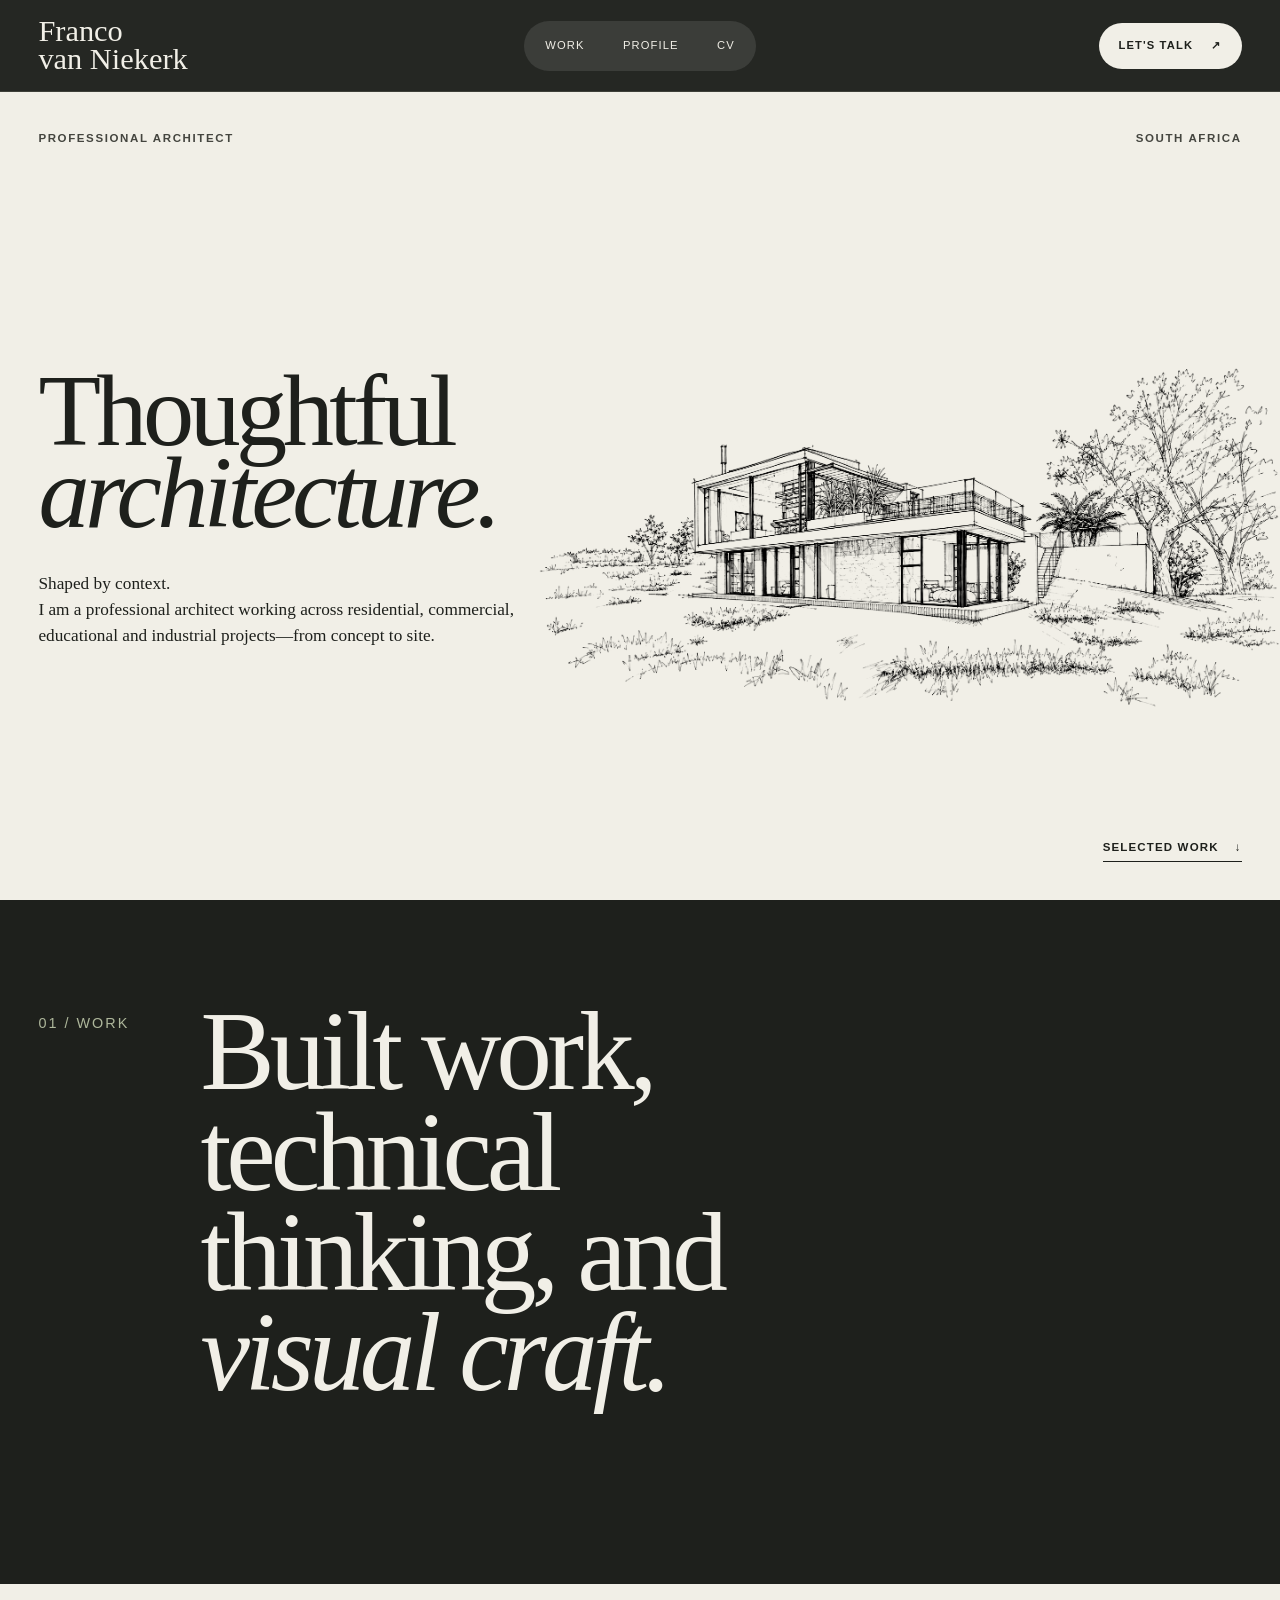
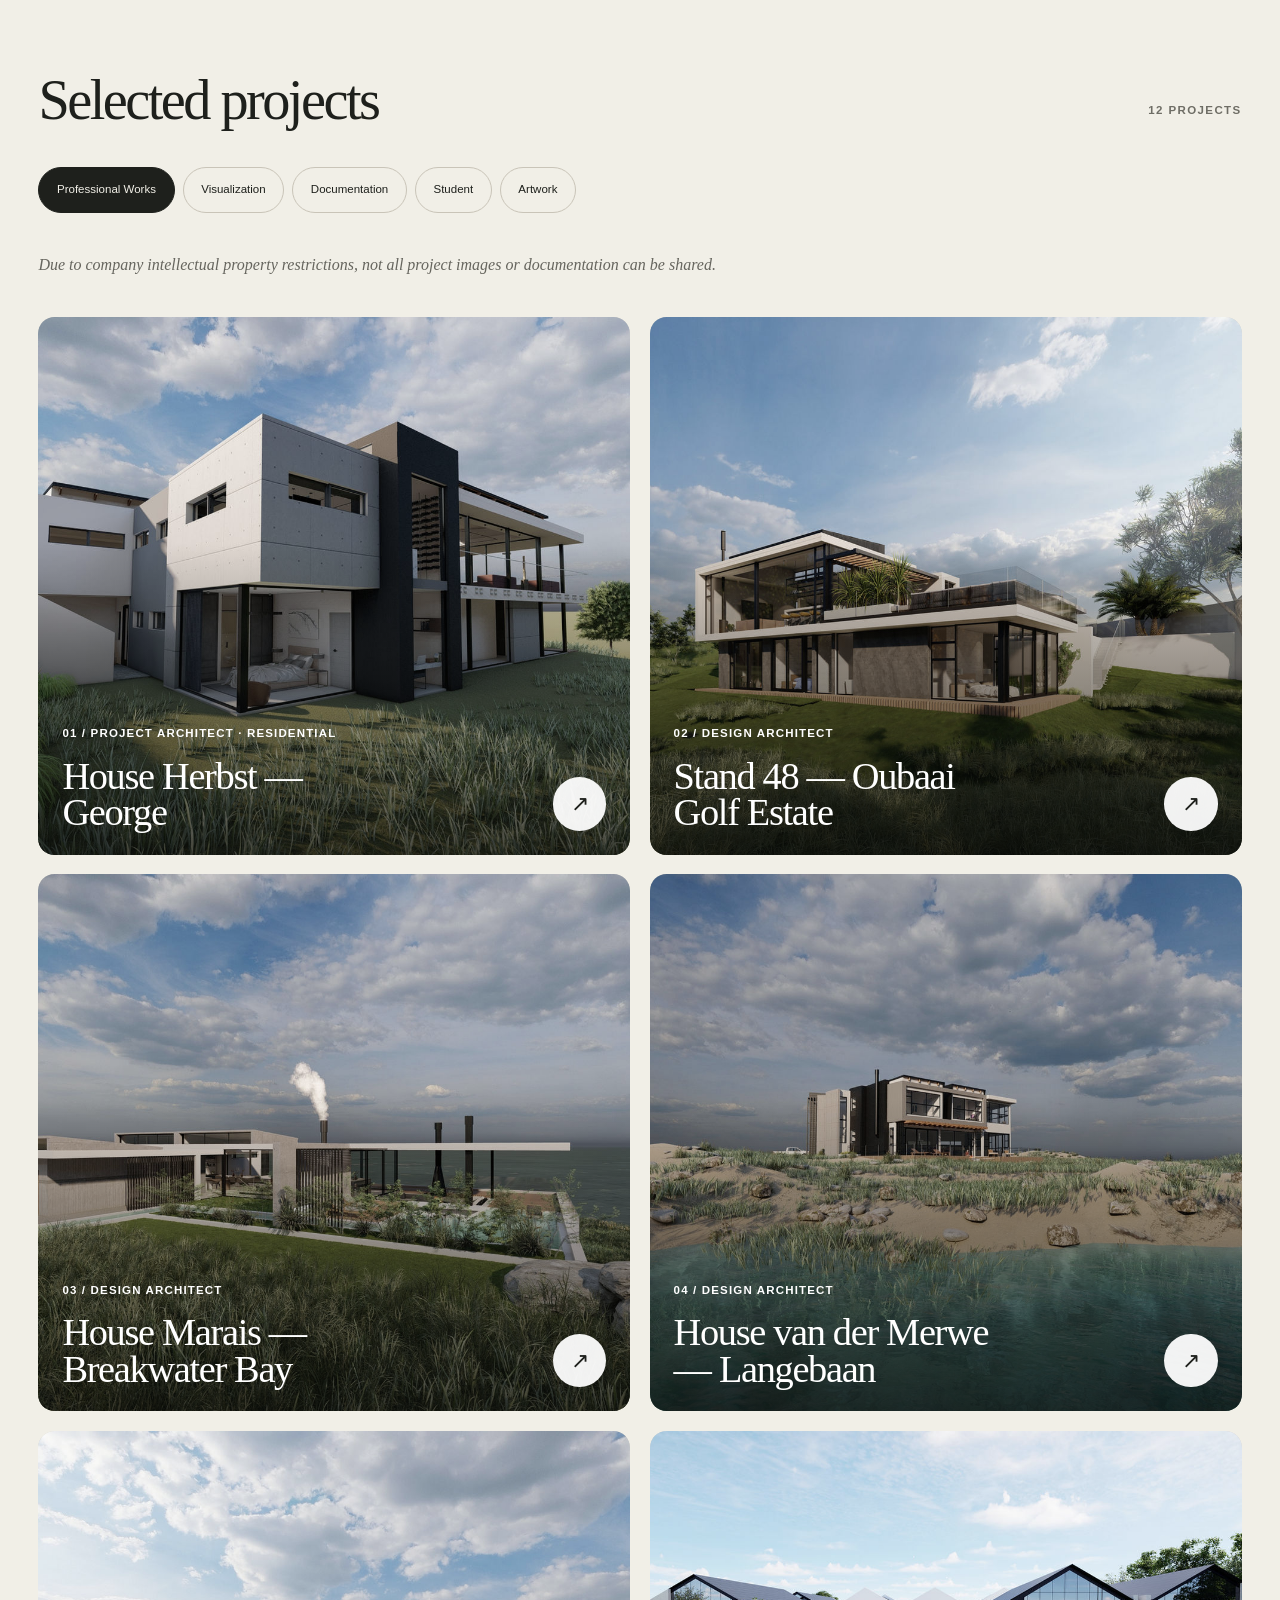
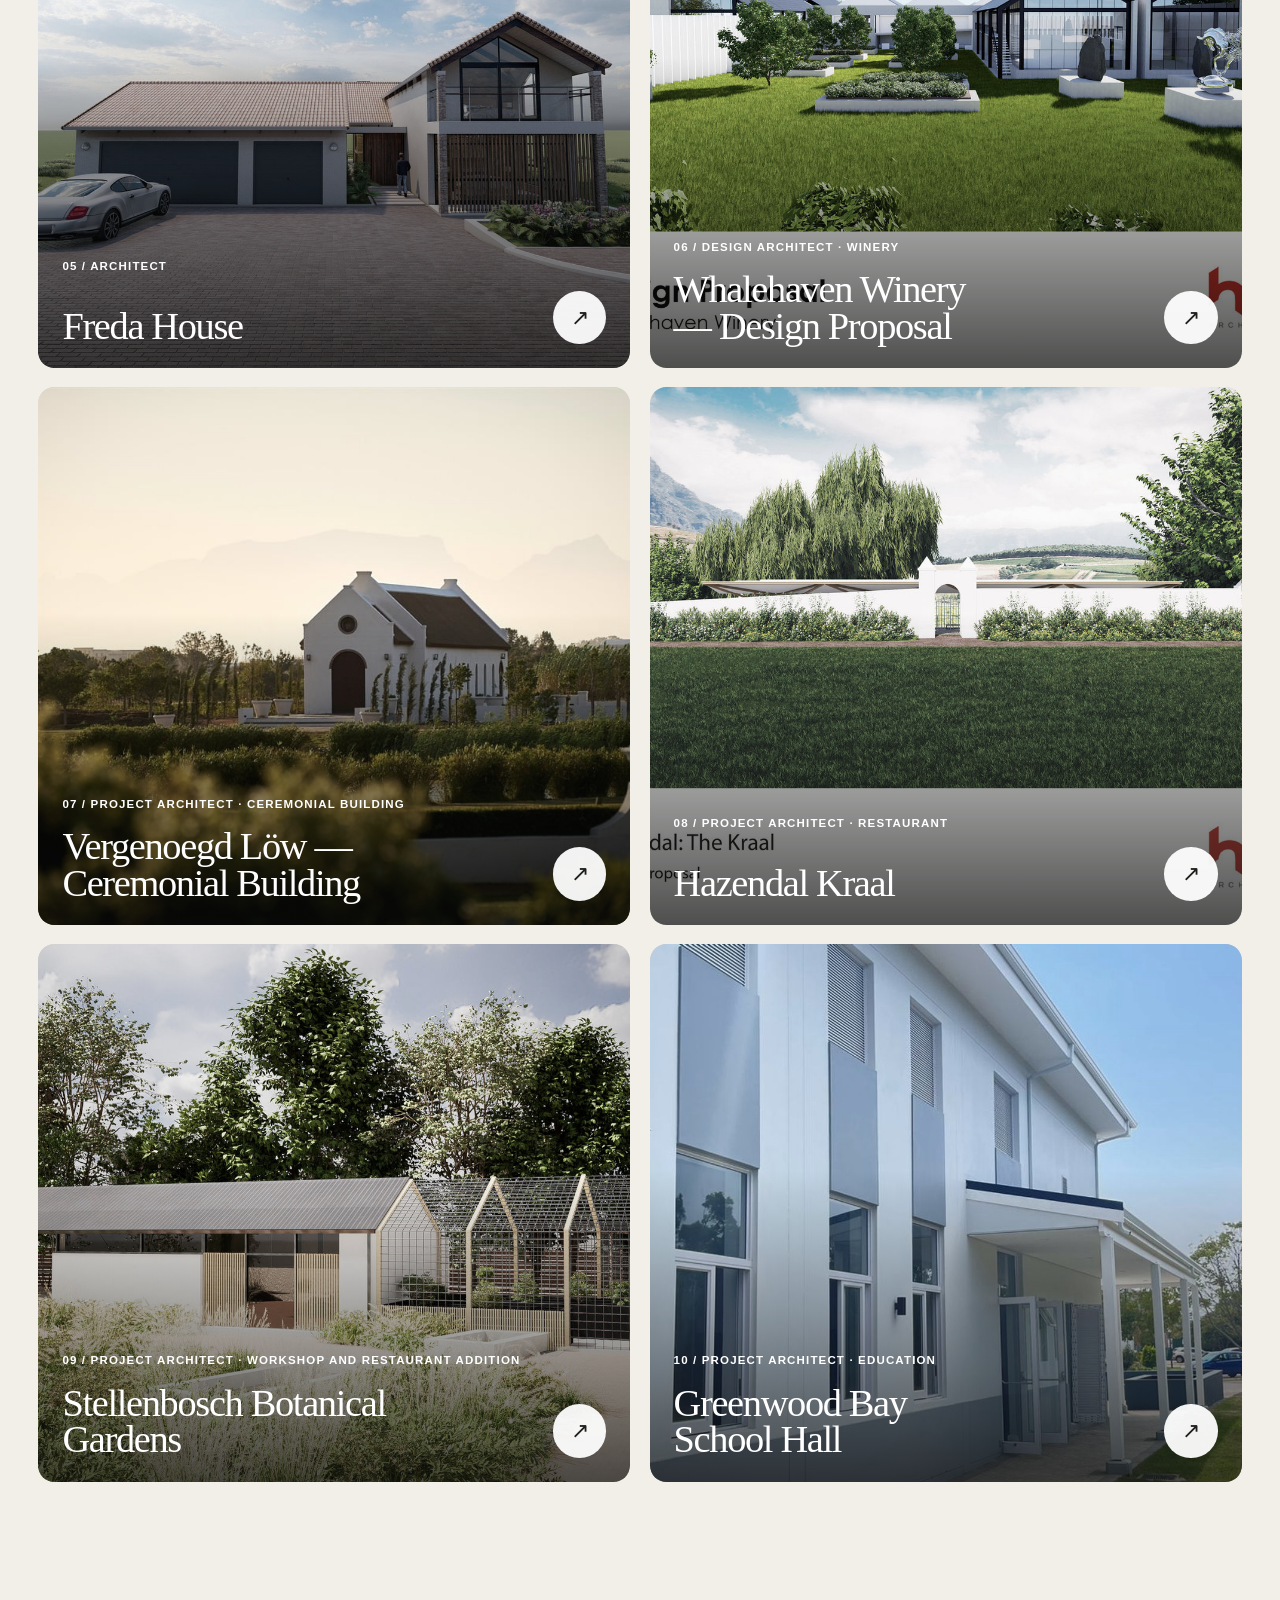
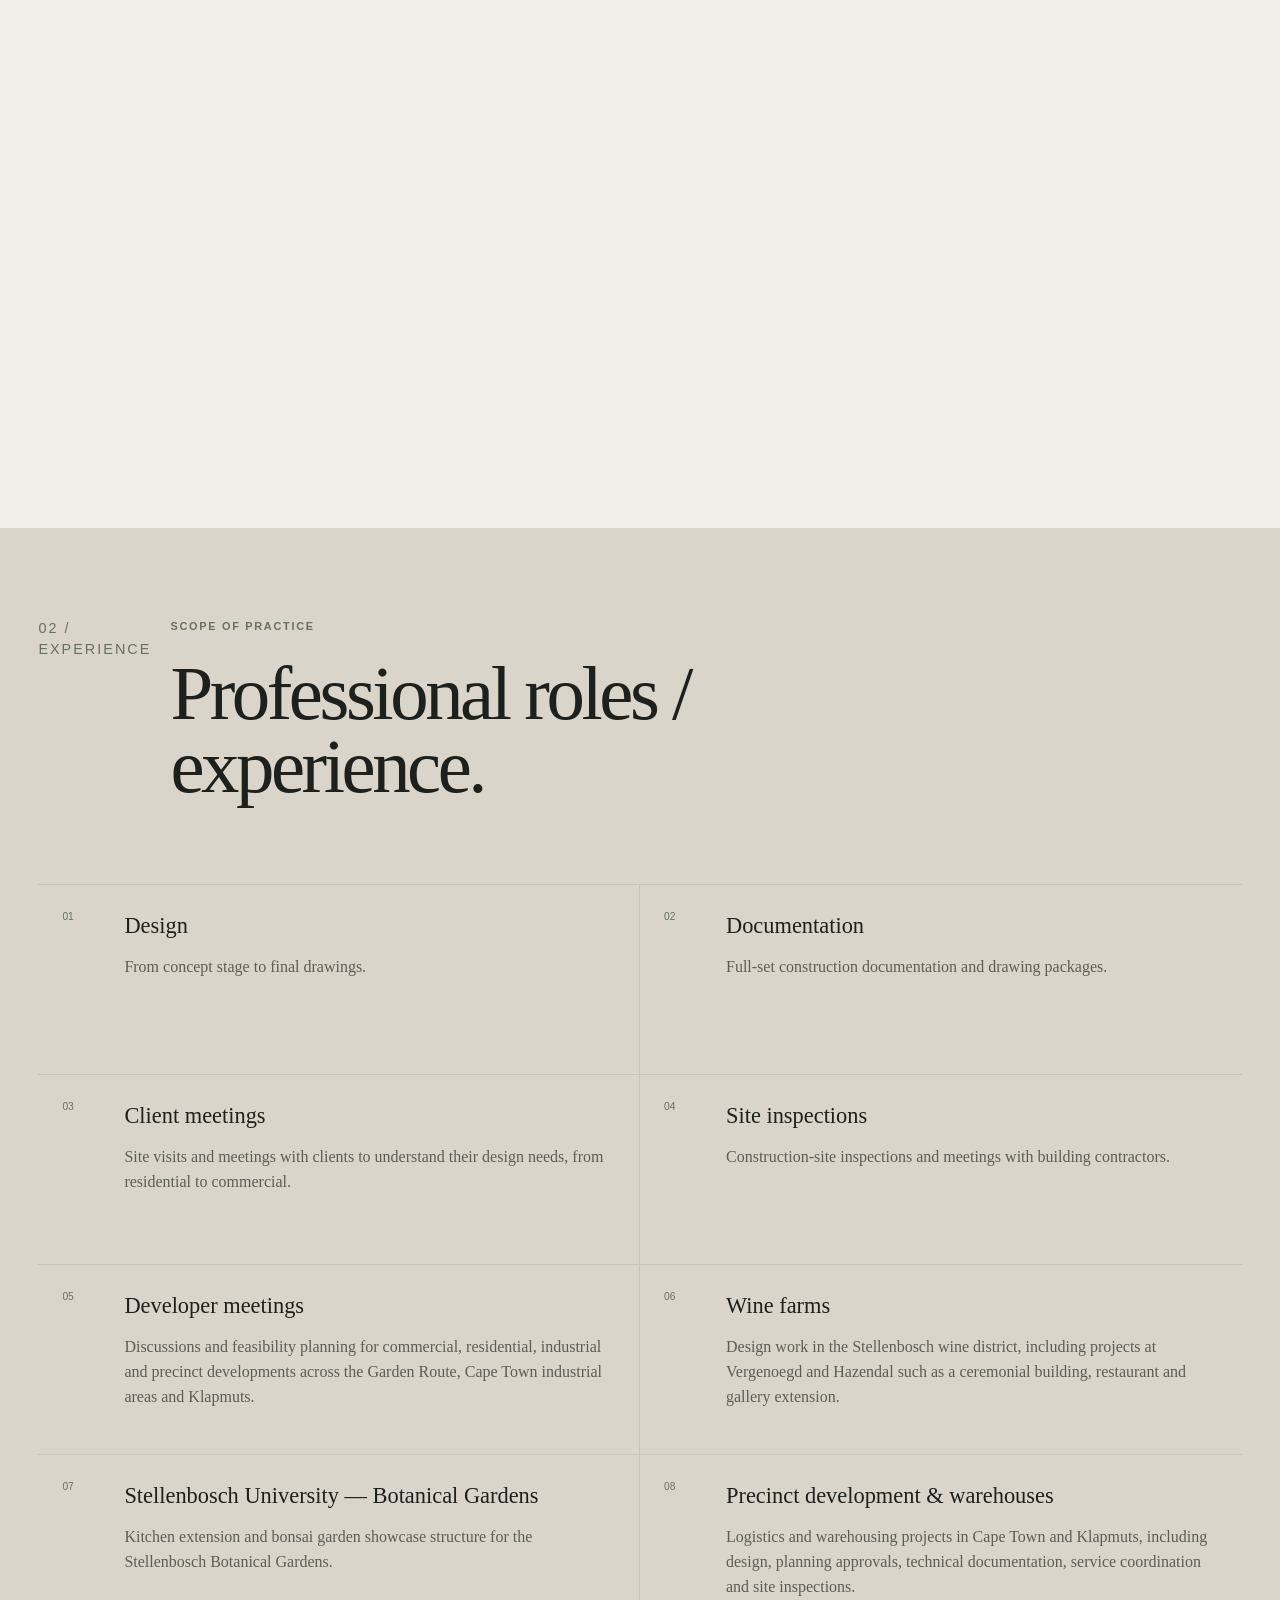
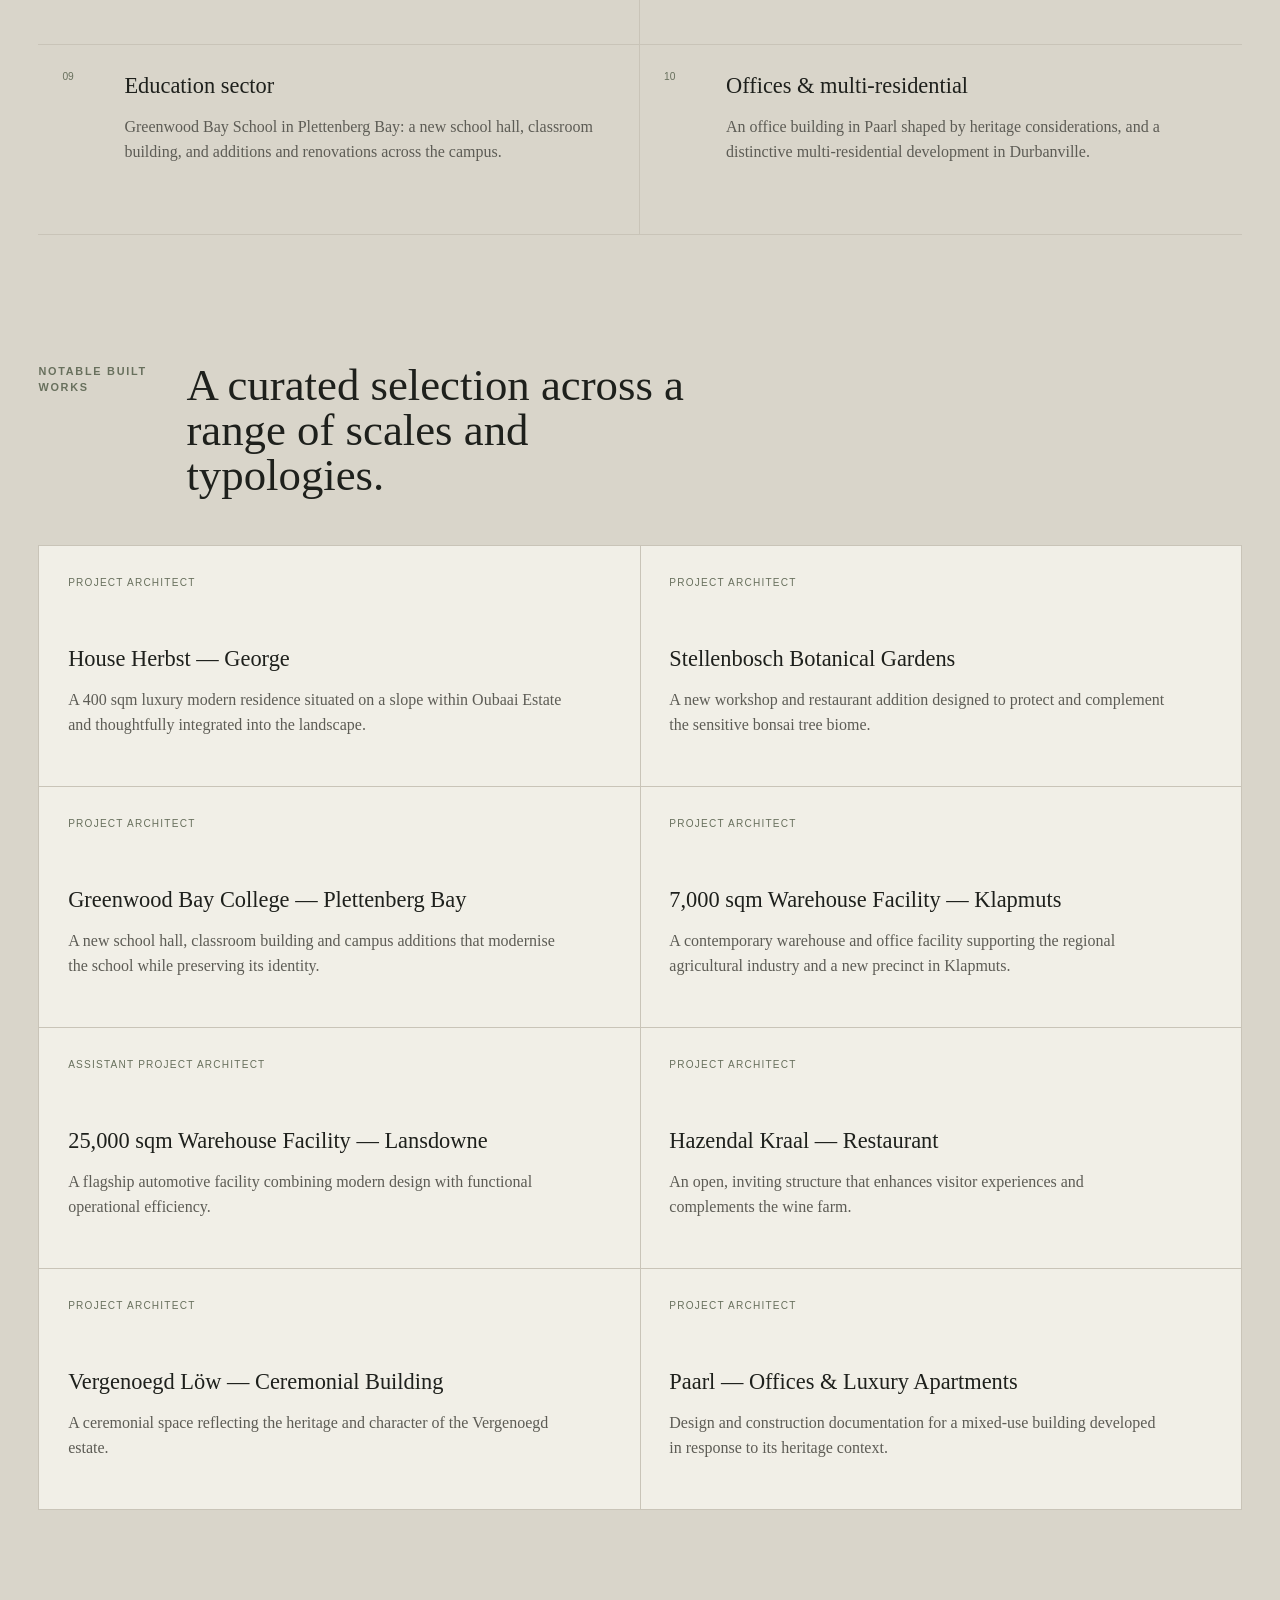
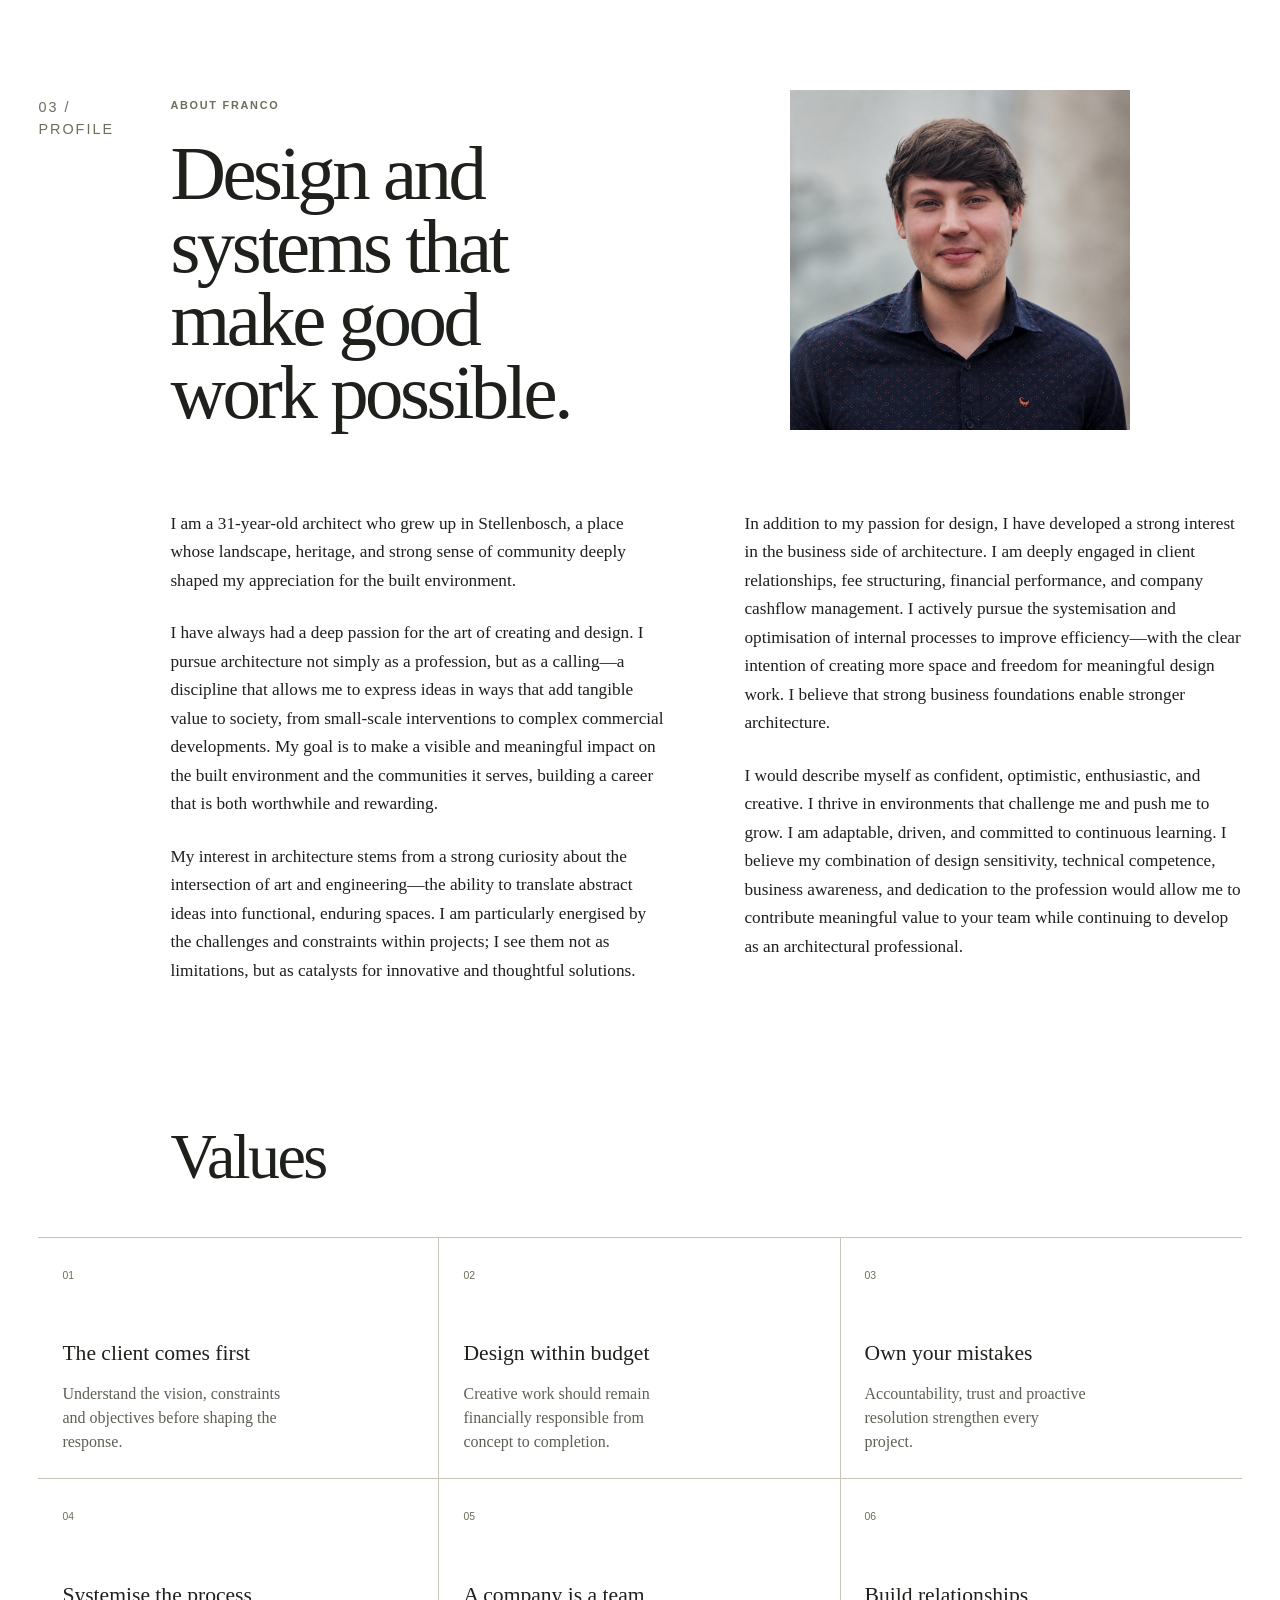
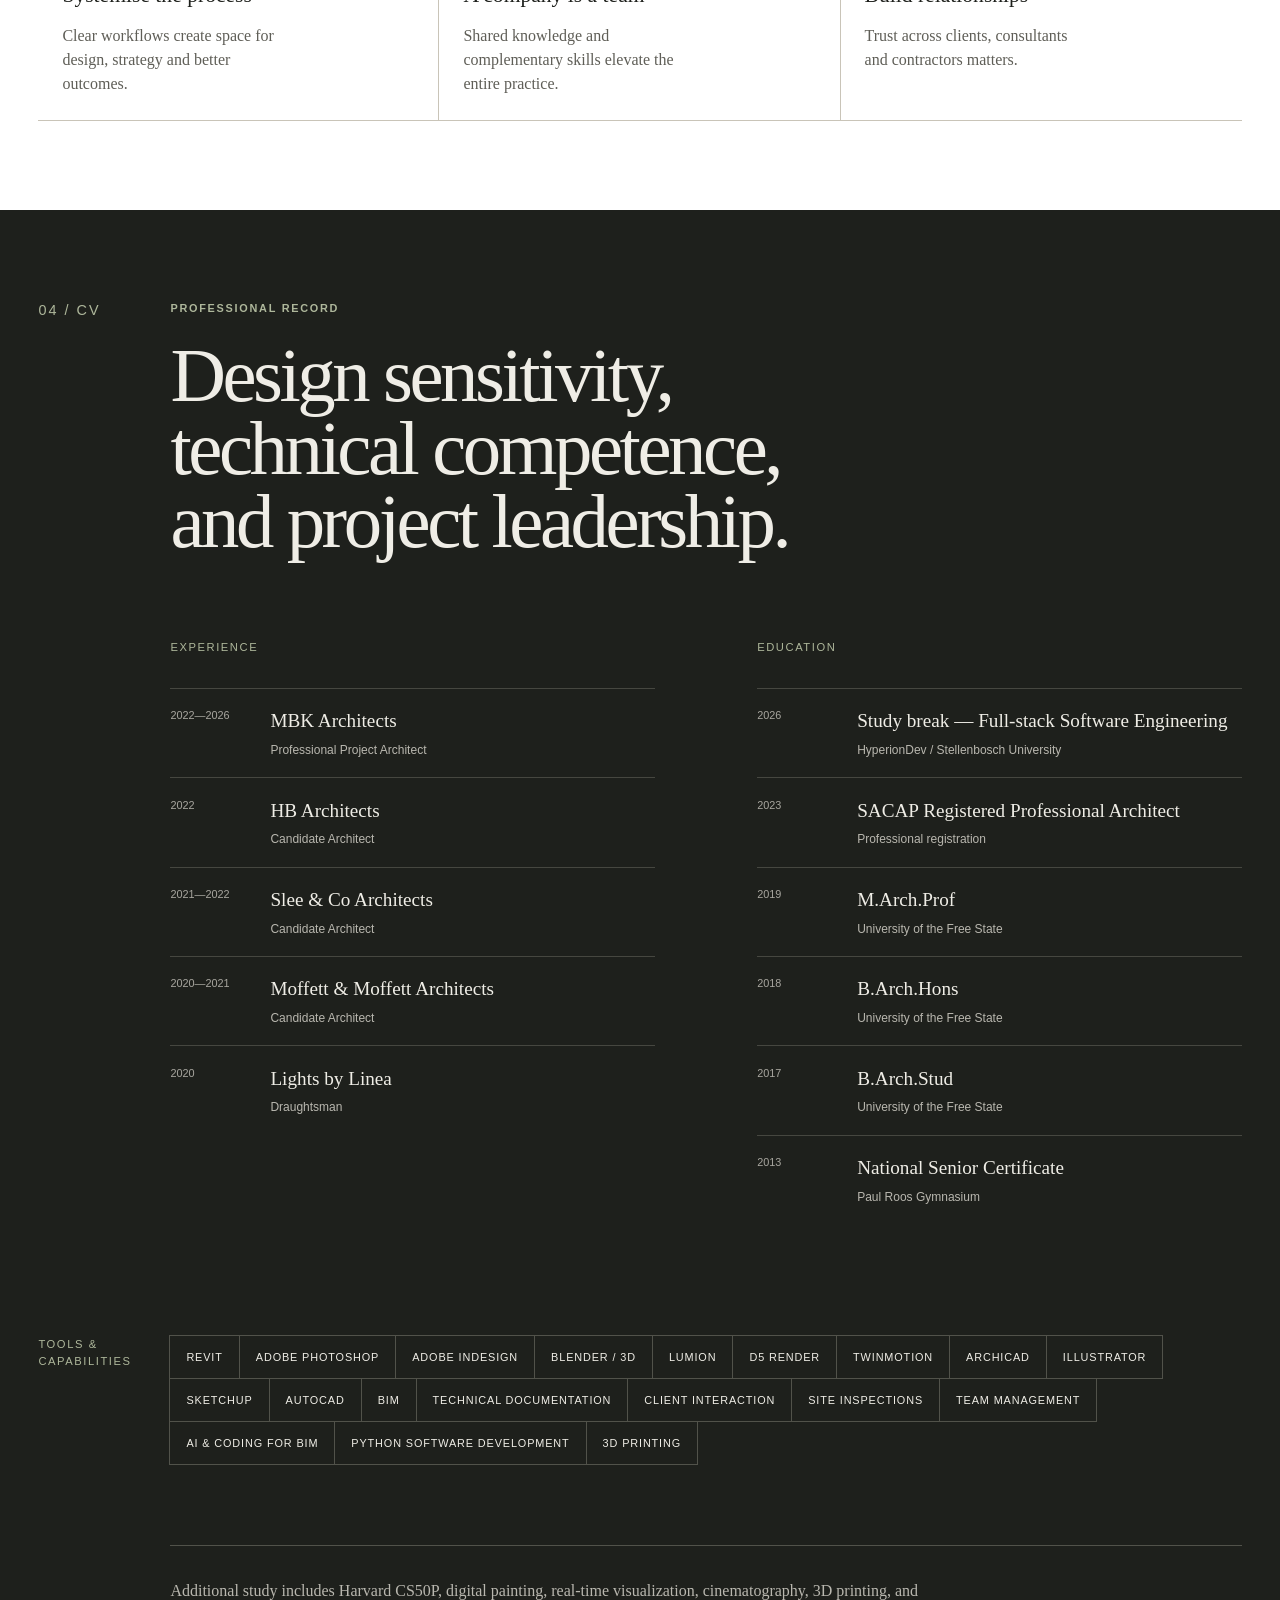
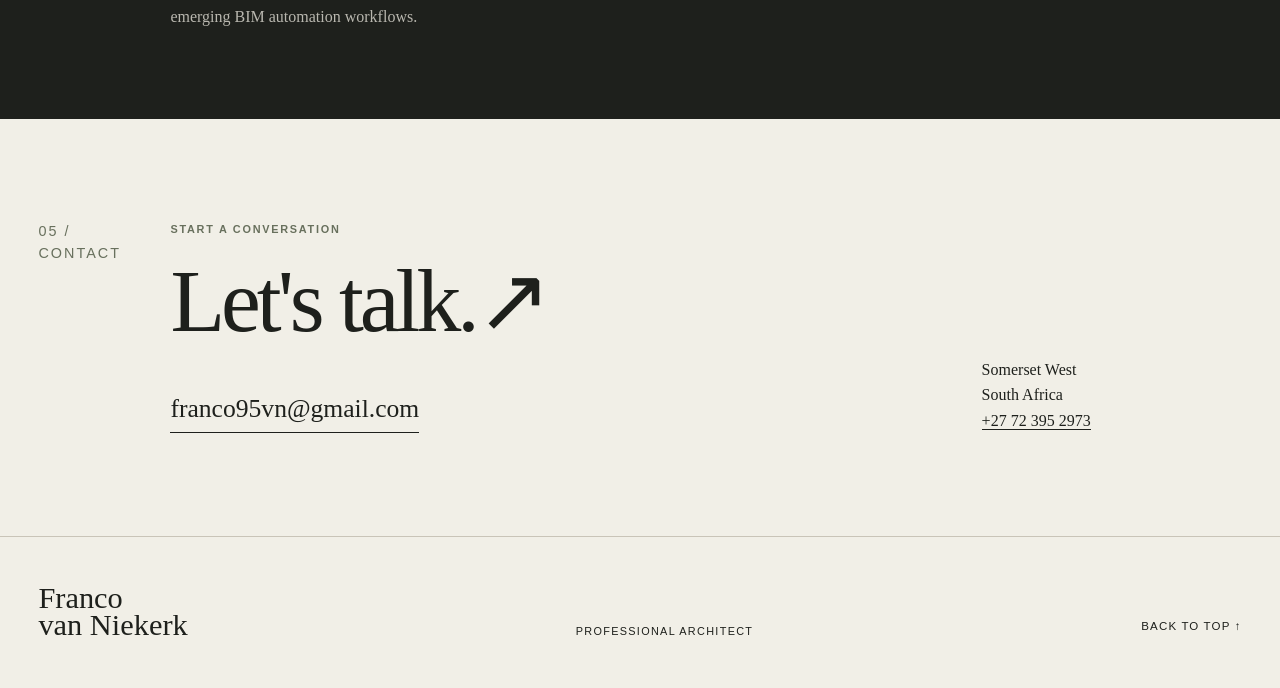
==== commit 26dc4b8d: "Refine hero and profile styling" ====
--- a/index.html
+++ b/index.html
@@ -1,2 +1,2 @@
-<!DOCTYPE html><html lang="en"><head><meta charSet="utf-8"/><meta name="viewport" content="width=device-width, initial-scale=1"/><link rel="stylesheet" href="/_next/static/css/index.d6p504mq.css" data-rsc-css-href="/_next/static/css/index.d6p504mq.css" data-precedence="vite-rsc/importer-resources"/><link rel="modulepreload" fetchPriority="low" href="/_next/static/chunks/index-U1A4Eim0.js"/><script src="/_next/static/chunks/rolldown-runtime-C60lm6uB.js" type="module" async=""></script><script src="/_next/static/chunks/framework-BgSIrAUN.js" type="module" async=""></script><link rel="modulepreload" href="/_next/static/chunks/layout-segment-context-B5csV15j.js" crossorigin=""/><link rel="modulepreload" href="/_next/static/chunks/portfolio-client-bRPp6Eif.js" crossorigin=""/><title>Franco van Niekerk — Professional Architect</title><meta name="description" content="Portfolio of Franco van Niekerk, a professional architect in South Africa working across design, documentation, visualization and project delivery."/><meta property="og:title" content="Franco van Niekerk — Professional Architect"/><meta property="og:description" content="Architecture, technical documentation, visualization and project delivery."/><meta property="og:type" content="website"/><meta property="og:image" content="https://www.francovanniekerk.com/og.png"/><meta property="og:image:width" content="1731"/><meta property="og:image:height" content="909"/><meta property="og:image:alt" content="Franco van Niekerk — Professional Architect"/><meta name="twitter:card" content="summary_large_image"/><meta name="twitter:title" content="Franco van Niekerk — Professional Architect"/><meta name="twitter:description" content="Architecture, technical documentation, visualization and project delivery."/><meta name="twitter:image" content="https://www.francovanniekerk.com/og.png"/><script>Object.assign(((self[Symbol.for("vinext.navigationRuntime")]??={bootstrap:{routeManifest:null},functions:{}}).bootstrap.rsc??={rsc:[]}),{params:{},nav:{"pathname":"/","searchParams":[]}})</script><link rel="modulepreload" href="/_next/static/chunks/index-U1A4Eim0.js" />
-</head><body><main id="top"><a class="skip-link" href="#content">Skip to content</a><header class="site-header"><a class="wordmark" href="#top" aria-label="Franco van Niekerk, home"><span>Franco</span><span>van Niekerk</span></a><nav id="primary-navigation" class="" aria-label="Primary navigation"><a href="#work">Work</a><a href="#profile">Profile</a><a href="#cv">CV</a></nav><a class="header-contact" href="#contact">Let&#x27;s talk <span aria-hidden="true">↗</span></a><button class="menu-button" aria-expanded="false" aria-controls="primary-navigation">Menu</button></header><div id="content"><section class="hero" aria-labelledby="hero-title"><div class="hero-kicker"><span>Professional Architect</span><span>South Africa</span></div><div class="hero-copy"><h1 id="hero-title">Thoughtful<br/><em>architecture.</em></h1></div><figure class="hero-figure hero-sketch"><img src="/hero-architectural-sketch-v4.png" alt="Loose black-ink architectural sketch of a contemporary residence at Oubaai Golf Estate" fetchPriority="high"/></figure><div class="hero-footer"><p><strong>Shaped by context.</strong> I am a professional architect working across residential, commercial, educational and industrial projects—from concept to site.</p><a class="hero-scroll" href="#work">Selected work <span aria-hidden="true">↓</span></a></div></section><section class="work-intro" id="work" data-reveal="true"><p class="section-index">01 / Work</p><h2>Built work, technical thinking, and <em>visual craft.</em></h2></section><section class="work-section section-pad" aria-labelledby="selected-projects-title"><div class="work-heading"><h2 id="selected-projects-title">Selected projects</h2><p>12<!-- --> projects</p></div><div class="filters" aria-label="Filter projects"><button class="active" aria-pressed="true">Professional Works</button><button class="" aria-pressed="false">Visualization</button><button class="" aria-pressed="false">Documentation</button><button class="" aria-pressed="false">Student</button><button class="" aria-pressed="false">Artwork</button></div><p class="ip-note">Due to company intellectual property restrictions, not all project images or documentation can be shared.</p><div class="project-grid" aria-live="polite"><article class="project-card card-1" data-reveal="true"><button aria-label="View House Herbst — George"><span class="project-image"><img src="/portfolio/house-herbst-george.jpg" alt="House Herbst — George" loading="eager"/></span><span class="project-meta"><span class="project-label">01<!-- --> / <!-- -->Project architect · Residential</span><strong>House Herbst — George</strong><span class="project-arrow" aria-hidden="true">↗</span></span></button></article><article class="project-card card-2" data-reveal="true"><button aria-label="View Stand 48 — Oubaai Golf Estate"><span class="project-image"><img src="/portfolio/stand-48-oubaai-golf-estate.jpg" alt="Stand 48 — Oubaai Golf Estate" loading="eager"/></span><span class="project-meta"><span class="project-label">02<!-- --> / <!-- -->Design Architect</span><strong>Stand 48 — Oubaai Golf Estate</strong><span class="project-arrow" aria-hidden="true">↗</span></span></button></article><article class="project-card card-3" data-reveal="true"><button aria-label="View House Marais — Breakwater Bay"><span class="project-image"><img src="/portfolio/house-marais-breakwater-bay.jpg" alt="House Marais — Breakwater Bay" loading="eager"/></span><span class="project-meta"><span class="project-label">03<!-- --> / <!-- -->Design Architect</span><strong>House Marais — Breakwater Bay</strong><span class="project-arrow" aria-hidden="true">↗</span></span></button></article><article class="project-card card-4" data-reveal="true"><button aria-label="View House van der Merwe — Langebaan"><span class="project-image"><img src="/portfolio/house-van-der-merwe-langebaan.jpg" alt="House van der Merwe — Langebaan" loading="lazy"/></span><span class="project-meta"><span class="project-label">04<!-- --> / <!-- -->Design Architect</span><strong>House van der Merwe — Langebaan</strong><span class="project-arrow" aria-hidden="true">↗</span></span></button></article><article class="project-card card-5" data-reveal="true"><button aria-label="View Freda House"><span class="project-image"><img src="/portfolio/freda-house.jpg" alt="Freda House" loading="lazy"/></span><span class="project-meta"><span class="project-label">05<!-- --> / <!-- -->Architect</span><strong>Freda House</strong><span class="project-arrow" aria-hidden="true">↗</span></span></button></article><article class="project-card card-6" data-reveal="true"><button aria-label="View Whalehaven Winery — Design Proposal"><span class="project-image"><img src="/portfolio/whalehaven-winery-design-proposal.jpg" alt="Whalehaven Winery — Design Proposal" loading="lazy"/></span><span class="project-meta"><span class="project-label">06<!-- --> / <!-- -->Design Architect · Winery</span><strong>Whalehaven Winery — Design Proposal</strong><span class="project-arrow" aria-hidden="true">↗</span></span></button></article><article class="project-card card-1" data-reveal="true"><button aria-label="View Vergenoegd Löw — Ceremonial Building"><span class="project-image"><img src="/portfolio/vergenoegd-low-ceremonial-building.jpg" alt="Vergenoegd Löw — Ceremonial Building" loading="lazy"/></span><span class="project-meta"><span class="project-label">07<!-- --> / <!-- -->Project architect · Ceremonial building</span><strong>Vergenoegd Löw — Ceremonial Building</strong><span class="project-arrow" aria-hidden="true">↗</span></span></button></article><article class="project-card card-2" data-reveal="true"><button aria-label="View Hazendal Kraal"><span class="project-image"><img src="/portfolio/hazendal-kraal.jpg" alt="Hazendal Kraal" loading="lazy"/></span><span class="project-meta"><span class="project-label">08<!-- --> / <!-- -->Project architect · Restaurant</span><strong>Hazendal Kraal</strong><span class="project-arrow" aria-hidden="true">↗</span></span></button></article><article class="project-card card-3" data-reveal="true"><button aria-label="View Stellenbosch Botanical Gardens"><span class="project-image"><img src="/portfolio/stellenbosch-botanical-gardens.jpg" alt="Stellenbosch Botanical Gardens" loading="lazy"/></span><span class="project-meta"><span class="project-label">09<!-- --> / <!-- -->Project architect · Workshop and restaurant addition</span><strong>Stellenbosch Botanical Gardens</strong><span class="project-arrow" aria-hidden="true">↗</span></span></button></article><article class="project-card card-4" data-reveal="true"><button aria-label="View Greenwood Bay School Hall"><span class="project-image"><img src="/portfolio/greenwood-bay-school-hall.jpg" alt="Greenwood Bay School Hall" loading="lazy"/></span><span class="project-meta"><span class="project-label">10<!-- --> / <!-- -->Project architect · Education</span><strong>Greenwood Bay School Hall</strong><span class="project-arrow" aria-hidden="true">↗</span></span></button></article><article class="project-card card-5" data-reveal="true"><button aria-label="View We Buy Cars — Lansdowne"><span class="project-image"><img src="/portfolio/we-buy-cars-lansdowne.jpg" alt="We Buy Cars — Lansdowne" loading="lazy"/></span><span class="project-meta"><span class="project-label">11<!-- --> / <!-- -->Project Architect</span><strong>We Buy Cars — Lansdowne</strong><span class="project-arrow" aria-hidden="true">↗</span></span></button></article><article class="project-card card-6" data-reveal="true"><button aria-label="View Smith Power"><span class="project-image"><img src="/portfolio/smith-power.jpg" alt="Smith Power" loading="lazy"/></span><span class="project-meta"><span class="project-label">12<!-- --> / <!-- -->Project Architect</span><strong>Smith Power</strong><span class="project-arrow" aria-hidden="true">↗</span></span></button></article></div></section><section class="roles-section section-pad" id="experience" data-reveal="true"><div class="section-heading "><p class="section-index">02 / Experience</p><div><p class="eyebrow">Scope of practice</p><h2>Professional roles / experience.</h2></div></div><div class="roles-grid"><article><span>01</span><div><h3>Design</h3><p>From concept stage to final drawings.</p></div></article><article><span>02</span><div><h3>Documentation</h3><p>Full-set construction documentation and drawing packages.</p></div></article><article><span>03</span><div><h3>Client meetings</h3><p>Site visits and meetings with clients to understand their design needs, from residential to commercial.</p></div></article><article><span>04</span><div><h3>Site inspections</h3><p>Construction-site inspections and meetings with building contractors.</p></div></article><article><span>05</span><div><h3>Developer meetings</h3><p>Discussions and feasibility planning for commercial, residential, industrial and precinct developments across the Garden Route, Cape Town industrial areas and Klapmuts.</p></div></article><article><span>06</span><div><h3>Wine farms</h3><p>Design work in the Stellenbosch wine district, including projects at Vergenoegd and Hazendal such as a ceremonial building, restaurant and gallery extension.</p></div></article><article><span>07</span><div><h3>Stellenbosch University — Botanical Gardens</h3><p>Kitchen extension and bonsai garden showcase structure for the Stellenbosch Botanical Gardens.</p></div></article><article><span>08</span><div><h3>Precinct development &amp; warehouses</h3><p>Logistics and warehousing projects in Cape Town and Klapmuts, including design, planning approvals, technical documentation, service coordination and site inspections.</p></div></article><article><span>09</span><div><h3>Education sector</h3><p>Greenwood Bay School in Plettenberg Bay: a new school hall, classroom building, and additions and renovations across the campus.</p></div></article><article><span>10</span><div><h3>Offices &amp; multi-residential</h3><p>An office building in Paarl shaped by heritage considerations, and a distinctive multi-residential development in Durbanville.</p></div></article></div><div class="notable-heading"><p class="eyebrow">Notable built works</p><h3>A curated selection across a range of scales and typologies.</h3></div><div class="notable-grid"><article><p class="work-role">Project Architect</p><h3>House Herbst — George</h3><p>A 400 sqm luxury modern residence situated on a slope within Oubaai Estate and thoughtfully integrated into the landscape.</p></article><article><p class="work-role">Project Architect</p><h3>Stellenbosch Botanical Gardens</h3><p>A new workshop and restaurant addition designed to protect and complement the sensitive bonsai tree biome.</p></article><article><p class="work-role">Project Architect</p><h3>Greenwood Bay College — Plettenberg Bay</h3><p>A new school hall, classroom building and campus additions that modernise the school while preserving its identity.</p></article><article><p class="work-role">Project Architect</p><h3>7,000 sqm Warehouse Facility — Klapmuts</h3><p>A contemporary warehouse and office facility supporting the regional agricultural industry and a new precinct in Klapmuts.</p></article><article><p class="work-role">Assistant Project Architect</p><h3>25,000 sqm Warehouse Facility — Lansdowne</h3><p>A flagship automotive facility combining modern design with functional operational efficiency.</p></article><article><p class="work-role">Project Architect</p><h3>Hazendal Kraal — Restaurant</h3><p>An open, inviting structure that enhances visitor experiences and complements the wine farm.</p></article><article><p class="work-role">Project Architect</p><h3>Vergenoegd Löw — Ceremonial Building</h3><p>A ceremonial space reflecting the heritage and character of the Vergenoegd estate.</p></article><article><p class="work-role">Project Architect</p><h3>Paarl — Offices &amp; Luxury Apartments</h3><p>Design and construction documentation for a mixed-use building developed in response to its heritage context.</p></article></div></section><section class="profile-section section-pad" id="profile" data-reveal="true"><div class="profile-heading-layout"><div class="section-heading "><p class="section-index">03 / Profile</p><div><p class="eyebrow">About Franco</p><h2>Design and systems that make good work possible.</h2></div></div><figure class="profile-photo"><img src="/franco-profile.png" alt="Portrait of Franco van Niekerk"/></figure></div><div class="profile-biography"><p>I am a 31-year-old architect who grew up in Stellenbosch, a place whose landscape, heritage, and strong sense of community deeply shaped my appreciation for the built environment.</p><p>I have always had a deep passion for the art of creating and design. I pursue architecture not simply as a profession, but as a calling—a discipline that allows me to express ideas in ways that add tangible value to society, from small-scale interventions to complex commercial developments. My goal is to make a visible and meaningful impact on the built environment and the communities it serves, building a career that is both worthwhile and rewarding.</p><p>My interest in architecture stems from a strong curiosity about the intersection of art and engineering—the ability to translate abstract ideas into functional, enduring spaces. I am particularly energised by the challenges and constraints within projects; I see them not as limitations, but as catalysts for innovative and thoughtful solutions.</p><p>In addition to my passion for design, I have developed a strong interest in the business side of architecture. I am deeply engaged in client relationships, fee structuring, financial performance, and company cashflow management. I actively pursue the systemisation and optimisation of internal processes to improve efficiency—with the clear intention of creating more space and freedom for meaningful design work. I believe that strong business foundations enable stronger architecture.</p><p>I would describe myself as confident, optimistic, enthusiastic, and creative. I thrive in environments that challenge me and push me to grow. I am adaptable, driven, and committed to continuous learning. I believe my combination of design sensitivity, technical competence, business awareness, and dedication to the profession would allow me to contribute meaningful value to your team while continuing to develop as an architectural professional.</p></div><h3 class="values-title">Values</h3><div class="principles-grid"><article><span>01</span><h3>The client comes first</h3><p>Understand the vision, constraints and objectives before shaping the response.</p></article><article><span>02</span><h3>Design within budget</h3><p>Creative work should remain financially responsible from concept to completion.</p></article><article><span>03</span><h3>Own your mistakes</h3><p>Accountability, trust and proactive resolution strengthen every project.</p></article><article><span>04</span><h3>Systemise the process</h3><p>Clear workflows create space for design, strategy and better outcomes.</p></article><article><span>05</span><h3>A company is a team</h3><p>Shared knowledge and complementary skills elevate the entire practice.</p></article><article><span>06</span><h3>Build relationships</h3><p>Trust across clients, consultants and contractors matters.</p></article></div></section><section class="cv-section section-pad" id="cv" data-reveal="true"><div class="section-heading light"><p class="section-index">04 / CV</p><div><p class="eyebrow">Professional record</p><h2>Design sensitivity, technical competence, and project leadership.</h2></div></div><div class="cv-grid"><div class="cv-column"><h3>Experience</h3><div class="timeline"><div><span>2022—2026</span><strong>MBK Architects</strong><p>Professional Project Architect</p></div><div><span>2022</span><strong>HB Architects</strong><p>Candidate Architect</p></div><div><span>2021—2022</span><strong>Slee &amp; Co Architects</strong><p>Candidate Architect</p></div><div><span>2020—2021</span><strong>Moffett &amp; Moffett Architects</strong><p>Candidate Architect</p></div><div><span>2020</span><strong>Lights by Linea</strong><p>Draughtsman</p></div></div></div><div class="cv-column"><h3>Education</h3><div class="timeline"><div><span>2026</span><strong>Study break — Full-stack Software Engineering</strong><p>HyperionDev / Stellenbosch University</p></div><div><span>2023</span><strong>SACAP Registered Professional Architect</strong><p>Professional registration</p></div><div><span>2019</span><strong>M.Arch.Prof</strong><p>University of the Free State</p></div><div><span>2018</span><strong>B.Arch.Hons</strong><p>University of the Free State</p></div><div><span>2017</span><strong>B.Arch.Stud</strong><p>University of the Free State</p></div><div><span>2013</span><strong>National Senior Certificate</strong><p>Paul Roos Gymnasium</p></div></div></div></div><div class="skills-block"><h3>Tools &amp; capabilities</h3><div class="skill-tags"><span>Revit</span><span>Adobe Photoshop</span><span>Adobe InDesign</span><span>Blender / 3D</span><span>Lumion</span><span>D5 Render</span><span>Twinmotion</span><span>Archicad</span><span>Illustrator</span><span>SketchUp</span><span>AutoCAD</span><span>BIM</span><span>Technical documentation</span><span>Client interaction</span><span>Site inspections</span><span>Team management</span><span>AI &amp; coding for BIM</span><span>Python software development</span><span>3D printing</span></div></div><div class="cv-actions"><p>Additional study includes Harvard CS50P, digital painting, real-time visualization, cinematography, 3D printing, and emerging BIM automation workflows.</p></div></section><section class="contact-section" id="contact" data-reveal="true"><p class="section-index">05 / Contact</p><div><p class="eyebrow">Start a conversation</p><h2>Let&#x27;s talk.<span aria-hidden="true">↗</span></h2><a class="contact-email" href="mailto:franco95vn@gmail.com">franco95vn@gmail.com</a></div><div class="contact-details"><p>Somerset West<br/>South Africa</p><a href="tel:+27723952973">+27 72 395 2973</a></div></section></div><footer><a class="wordmark" href="#top"><span>Franco</span><span>van Niekerk</span></a><p>Professional Architect</p><a class="text-link" href="#top">Back to top ↑</a></footer></main><script type="application/ld+json">{"@context":"https://schema.org","@type":"Person","name":"Franco van Niekerk","jobTitle":"Professional Architect","email":"mailto:franco95vn@gmail.com","telephone":"+27 72 395 2973","address":{"@type":"PostalAddress","addressLocality":"Somerset West","addressCountry":"ZA"},"url":"https://www.francovanniekerk.com/"}</script><script type="module" src="/_next/static/chunks/index-U1A4Eim0.js" id="_R_" async=""></script><script>((self[Symbol.for("vinext.navigationRuntime")]??={bootstrap:{routeManifest:null},functions:{}}).bootstrap.rsc??={rsc:[]}).rsc.push("2:I[\"8033614ae8fa\",[],\"Children\",1]\n")</script><script>((self[Symbol.for("vinext.navigationRuntime")]??={bootstrap:{routeManifest:null},functions:{}}).bootstrap.rsc??={rsc:[]}).rsc.push("3:I[\"c2d308dd323c\",[],\"GlobalErrorBoundary\",1]\n")</script><script>((self[Symbol.for("vinext.navigationRuntime")]??={bootstrap:{routeManifest:null},functions:{}}).bootstrap.rsc??={rsc:[]}).rsc.push("4:I[\"ecfeea4c79da\",[],\"default\",1]\n")</script><script>((self[Symbol.for("vinext.navigationRuntime")]??={bootstrap:{routeManifest:null},functions:{}}).bootstrap.rsc??={rsc:[]}).rsc.push("5:I[\"c2d308dd323c\",[],\"ErrorBoundary\",1]\n")</script><script>((self[Symbol.for("vinext.navigationRuntime")]??={bootstrap:{routeManifest:null},functions:{}}).bootstrap.rsc??={rsc:[]}).rsc.push("6:I[\"0b1ae3af7320\",[],\"LayoutSegmentProvider\",1]\n")</script><script>((self[Symbol.for("vinext.navigationRuntime")]??={bootstrap:{routeManifest:null},functions:{}}).bootstrap.rsc??={rsc:[]}).rsc.push("7:I[\"8033614ae8fa\",[],\"Slot\",1]\n")</script><script>((self[Symbol.for("vinext.navigationRuntime")]??={bootstrap:{routeManifest:null},functions:{}}).bootstrap.rsc??={rsc:[]}).rsc.push("8:I[\"60d934a7d4d3\",[],\"AppRouterScrollTarget\",1]\n")</script><script>((self[Symbol.for("vinext.navigationRuntime")]??={bootstrap:{routeManifest:null},functions:{}}).bootstrap.rsc??={rsc:[]}).rsc.push("9:I[\"c2d308dd323c\",[],\"RedirectBoundary\",1]\n")</script><script>((self[Symbol.for("vinext.navigationRuntime")]??={bootstrap:{routeManifest:null},functions:{}}).bootstrap.rsc??={rsc:[]}).rsc.push(":HL[\"/_next/static/css/index.d6p504mq.css\",\"style\"     ]\n")</script><script>((self[Symbol.for("vinext.navigationRuntime")]??={bootstrap:{routeManifest:null},functions:{}}).bootstrap.rsc??={rsc:[]}).rsc.push("0:{\"__route\":\"route:/\",\"__interceptionContext\":null,\"__layoutIds\":[\"layout:/\"],\"__rootLayout\":\"/\",\"__sourcePage\":\"/page\",\"page:/\":\"$L1\",\"layout:/\":[[[[\"$\",\"link\",\"css:/_next/static/css/index.d6p504mq.css\",{\"rel\":\"stylesheet\",\"precedence\":\"vite-rsc/importer-resources\",\"href\":\"/_next/static/css/index.d6p504mq.css\",\"data-rsc-css-href\":\"/_next/static/css/index.d6p504mq.css\"}],\"$undefined\"],[\"$\",\"html\",null,{\"lang\":\"en\",\"children\":[\"$\",\"body\",null,{\"children\":[[\"$\",\"$L2\",null,{}],[\"$\",\"script\",null,{\"type\":\"application/ld+json\",\"dangerouslySetInnerHTML\":{\"__html\":\"{\\\"@context\\\":\\\"https://schema.org\\\",\\\"@type\\\":\\\"Person\\\",\\\"name\\\":\\\"Franco van Niekerk\\\",\\\"jobTitle\\\":\\\"Professional Architect\\\",\\\"email\\\":\\\"mailto:franco95vn@gmail.com\\\",\\\"telephone\\\":\\\"+27 72 395 2973\\\",\\\"address\\\":{\\\"@type\\\":\\\"PostalAddress\\\",\\\"addressLocality\\\":\\\"Somerset West\\\",\\\"addressCountry\\\":\\\"ZA\\\"},\\\"url\\\":\\\"https://www.francovanniekerk.com/\\\"}\"}}]]}]}]],null],\"route:/\":[[[\"$\",\"meta\",null,{\"charSet\":\"utf-8\"}],[[\"$\",\"title\",\"0\",{\"children\":\"Franco van Niekerk — Professional Architect\"}],[\"$\",\"meta\",\"1\",{\"name\":\"description\",\"content\":\"Portfolio of Franco van Niekerk, a professional architect in South Africa working across design, documentation, visualization and project delivery.\"}],[\"$\",\"meta\",\"2\",{\"property\":\"og:title\",\"content\":\"Franco van Niekerk — Professional Architect\"}],[\"$\",\"meta\",\"3\",{\"property\":\"og:description\",\"content\":\"Architecture, technical documentation, visualization and project delivery.\"}],[\"$\",\"meta\",\"4\",{\"property\":\"og:type\",\"content\":\"website\"}],[\"$\",\"meta\",\"5\",{\"property\":\"og:image\",\"content\":\"https://www.francovanniekerk.com/og.png\"}],[\"$\",\"meta\",\"6\",{\"property\":\"og:image:width\",\"content\":\"1731\"}],[\"$\",\"meta\",\"7\",{\"property\":\"og:image:height\",\"content\":\"909\"}],[\"$\",\"meta\",\"8\",{\"property\":\"og:image:alt\",\"content\":\"Franco van Niekerk — Professional Architect\"}],[\"$\",\"meta\",\"9\",{\"name\":\"twitter:card\",\"content\":\"summary_large_image\"}],[\"$\",\"meta\",\"10\",{\"name\":\"twitter:title\",\"content\":\"Franco van Niekerk — Professional Architect\"}],[\"$\",\"meta\",\"11\",{\"name\":\"twitter:description\",\"content\":\"Architecture, technical documentation, visualization and project delivery.\"}],[\"$\",\"meta\",\"12\",{\"name\":\"twitter:image\",\"content\":\"https://www.francovanniekerk.com/og.png\"}]],[[\"$\",\"meta\",\"0\",{\"name\":\"viewport\",\"content\":\"width=device-width, initial-scale=1\"}]]],[\"$\",\"$L3\",null,{\"fallback\":\"$4\",\"children\":[\"$\",\"$L5\",null,{\"fallback\":\"$4\",\"children\":[\"$\",\"$L6\",null,{\"providerId\":\"layout:/\",\"segmentMap\":{\"children\":[]},\"children\":[\"$\",\"$L7\",null,{\"id\":\"layout:/\",\"parallelSlots\":\"$undefined\",\"children\":[\"$\",\"$L8\",null,{\"children\":[\"$\",\"$L9\",null,{\"children\":[[\"$\",\"$L6\",null,{\"providerId\":\"page:/\",\"segmentMap\":{\"children\":[\"__PAGE__\"]},\"children\":[\"$\",\"$L7\",null,{\"id\":\"page:/\"}]}],null]}]}]}]}]}]}],null,null],\"__layoutFlags\":{\"layout:/\":\"s\"},\"__artifactCompatibility\":{\"schemaVersion\":1,\"graphVersion\":\"app-route-graph:1177fd80f83fa7b0\",\"deploymentVersion\":\"2bec5709-f85e-4c40-b74a-239883755d15\",\"appElementsSchemaVersion\":1,\"rscPayloadSchemaVersion\":1,\"rootBoundaryId\":\"/\",\"renderEpoch\":null},\"__renderObservation\":{\"schemaVersion\":1,\"output\":{\"kind\":\"app-rsc\",\"mountedSlotsFingerprint\":null,\"renderEpoch\":null,\"rootBoundaryId\":\"/\",\"routeId\":\"route:/\"},\"completeness\":\"partial\",\"boundaryOutcome\":{\"kind\":\"unknown\"},\"requestApis\":[{\"kind\":\"connection\",\"status\":\"unknown\"},{\"kind\":\"cookies\",\"status\":\"unknown\"},{\"kind\":\"draftMode\",\"status\":\"unknown\"},{\"kind\":\"headers\",\"status\":\"unknown\"},{\"kind\":\"params\",\"status\":\"unknown\"},{\"kind\":\"searchParams\",\"status\":\"unknown\"}],\"dynamicFetches\":[],\"cacheTags\":[\"/\",\"_N_T_/\",\"_N_T_/index\",\"_N_T_/layout\",\"_N_T_/page\"],\"pathTags\":[\"/\"],\"cacheability\":\"unknown\",\"downgrade\":{\"target\":\"freshRender\",\"reasons\":[{\"code\":\"CP_DOWNGRADE_CACHEABILITY_UNKNOWN\",\"target\":\"freshRender\"},{\"code\":\"CP_DOWNGRADE_INCOMPLETE_OBSERVATION\",\"completeness\":\"partial\",\"target\":\"freshRender\"},{\"code\":\"CP_DOWNGRADE_UNKNOWN_REQUEST_API\",\"requestApi\":\"connection\",\"target\":\"freshRender\"},{\"code\":\"CP_DOWNGRADE_UNKNOWN_REQUEST_API\",\"requestApi\":\"cookies\",\"target\":\"freshRender\"},{\"code\":\"CP_DOWNGRADE_UNKNOWN_REQUEST_API\",\"requestApi\":\"draftMode\",\"target\":\"freshRender\"},{\"code\":\"CP_DOWNGRADE_UNKNOWN_REQUEST_API\",\"requestApi\":\"headers\",\"target\":\"freshRender\"},{\"code\":\"CP_DOWNGRADE_UNKNOWN_REQUEST_API\",\"requestApi\":\"params\",\"target\":\"freshRender\"},{\"code\":\"CP_DOWNGRADE_UNKNOWN_REQUEST_API\",\"requestApi\":\"searchParams\",\"target\":\"freshRender\"}],\"fallback\":{\"kind\":\"breakerFallback\",\"code\":\"CP_PRIVATE_DYNAMIC_DOWNGRADE\",\"mode\":\"renderFresh\",\"scope\":\"affectedOutput\",\"fields\":{\"reasonCodes\":[\"CP_DOWNGRADE_CACHEABILITY_UNKNOWN\",\"CP_DOWNGRADE_INCOMPLETE_OBSERVATION\",\"CP_DOWNGRADE_UNKNOWN_REQUEST_API\",\"CP_DOWNGRADE_UNKNOWN_REQUEST_API\",\"CP_DOWNGRADE_UNKNOWN_REQUEST_API\",\"CP_DOWNGRADE_UNKNOWN_REQUEST_API\",\"CP_DOWNGRADE_UNKNOWN_REQUEST_API\",\"CP_DOWNGRADE_UNKNOWN_REQUEST_API\"],\"target\":\"freshRender\"}},\"isPublicCacheCandidate\":false}}}\n")</script><script>((self[Symbol.for("vinext.navigationRuntime")]??={bootstrap:{routeManifest:null},functions:{}}).bootstrap.rsc??={rsc:[]}).rsc.push("a:I[\"791f63e50423\",[],\"default\",1]\n")</script><script>((self[Symbol.for("vinext.navigationRuntime")]??={bootstrap:{routeManifest:null},functions:{}}).bootstrap.rsc??={rsc:[]}).rsc.push("1:[\"$\",\"$La\",null,{}]\n")</script><script>Object.assign(((self[Symbol.for("vinext.navigationRuntime")]??={bootstrap:{routeManifest:null},functions:{}}).bootstrap.rsc??={rsc:[]}),{"initialCacheKind":"static"});((self[Symbol.for("vinext.navigationRuntime")]??={bootstrap:{routeManifest:null},functions:{}}).bootstrap.rsc??={rsc:[]}).done=true</script></body></html>+<!DOCTYPE html><html lang="en"><head><meta charSet="utf-8"/><meta name="viewport" content="width=device-width, initial-scale=1"/><link rel="stylesheet" href="/_next/static/css/index.BZs4bC82.css" data-rsc-css-href="/_next/static/css/index.BZs4bC82.css" data-precedence="vite-rsc/importer-resources"/><link rel="modulepreload" fetchPriority="low" href="/_next/static/chunks/index-DTTBSpTm.js"/><script src="/_next/static/chunks/rolldown-runtime-C60lm6uB.js" type="module" async=""></script><script src="/_next/static/chunks/framework-BgSIrAUN.js" type="module" async=""></script><link rel="modulepreload" href="/_next/static/chunks/layout-segment-context-CwHC_rFd.js" crossorigin=""/><link rel="modulepreload" href="/_next/static/chunks/portfolio-client-CIk_DT0o.js" crossorigin=""/><title>Franco van Niekerk — Professional Architect</title><meta name="description" content="Portfolio of Franco van Niekerk, a professional architect in South Africa working across design, documentation, visualization and project delivery."/><meta property="og:title" content="Franco van Niekerk — Professional Architect"/><meta property="og:description" content="Architecture, technical documentation, visualization and project delivery."/><meta property="og:type" content="website"/><meta property="og:image" content="https://www.francovanniekerk.com/og.png"/><meta property="og:image:width" content="1731"/><meta property="og:image:height" content="909"/><meta property="og:image:alt" content="Franco van Niekerk — Professional Architect"/><meta name="twitter:card" content="summary_large_image"/><meta name="twitter:title" content="Franco van Niekerk — Professional Architect"/><meta name="twitter:description" content="Architecture, technical documentation, visualization and project delivery."/><meta name="twitter:image" content="https://www.francovanniekerk.com/og.png"/><script>Object.assign(((self[Symbol.for("vinext.navigationRuntime")]??={bootstrap:{routeManifest:null},functions:{}}).bootstrap.rsc??={rsc:[]}),{params:{},nav:{"pathname":"/","searchParams":[]}})</script><link rel="modulepreload" href="/_next/static/chunks/index-DTTBSpTm.js" />
+</head><body><main id="top"><a class="skip-link" href="#content">Skip to content</a><header class="site-header"><a class="wordmark" href="#top" aria-label="Franco van Niekerk, home"><span>Franco</span><span>van Niekerk</span></a><nav id="primary-navigation" class="" aria-label="Primary navigation"><a href="#work">Work</a><a href="#profile">Profile</a><a href="#cv">CV</a></nav><a class="header-contact" href="#contact">Let&#x27;s talk <span aria-hidden="true">↗</span></a><button class="menu-button" aria-expanded="false" aria-controls="primary-navigation">Menu</button></header><div id="content"><section class="hero" aria-labelledby="hero-title"><div class="hero-kicker"><span>Professional Architect</span><span>South Africa</span></div><div class="hero-copy"><h1 id="hero-title">Thoughtful<br/><em>architecture.</em></h1><p class="hero-intro"><strong>Shaped by context.</strong> I am a professional architect working across residential, commercial, educational and industrial projects—from concept to site.</p></div><figure class="hero-figure hero-sketch"><img src="/hero-architectural-sketch-v4.png" alt="Loose black-ink architectural sketch of a contemporary residence at Oubaai Golf Estate" fetchPriority="high"/></figure><div class="hero-footer"><a class="hero-scroll" href="#work">Selected work <span aria-hidden="true">↓</span></a></div></section><section class="work-intro" id="work" data-reveal="true"><p class="section-index">01 / Work</p><h2>Built work, technical thinking, and <em>visual craft.</em></h2></section><section class="work-section section-pad" aria-labelledby="selected-projects-title"><div class="work-heading"><h2 id="selected-projects-title">Selected projects</h2><p>12<!-- --> projects</p></div><div class="filters" aria-label="Filter projects"><button class="active" aria-pressed="true">Professional Works</button><button class="" aria-pressed="false">Visualization</button><button class="" aria-pressed="false">Documentation</button><button class="" aria-pressed="false">Student</button><button class="" aria-pressed="false">Artwork</button></div><p class="ip-note">Due to company intellectual property restrictions, not all project images or documentation can be shared.</p><div class="project-grid" aria-live="polite"><article class="project-card card-1" data-reveal="true"><button aria-label="View House Herbst — George"><span class="project-image"><img src="/portfolio/house-herbst-george.jpg" alt="House Herbst — George" loading="eager"/></span><span class="project-meta"><span class="project-label">01<!-- --> / <!-- -->Project architect · Residential</span><strong>House Herbst — George</strong><span class="project-arrow" aria-hidden="true">↗</span></span></button></article><article class="project-card card-2" data-reveal="true"><button aria-label="View Stand 48 — Oubaai Golf Estate"><span class="project-image"><img src="/portfolio/stand-48-oubaai-golf-estate.jpg" alt="Stand 48 — Oubaai Golf Estate" loading="eager"/></span><span class="project-meta"><span class="project-label">02<!-- --> / <!-- -->Design Architect</span><strong>Stand 48 — Oubaai Golf Estate</strong><span class="project-arrow" aria-hidden="true">↗</span></span></button></article><article class="project-card card-3" data-reveal="true"><button aria-label="View House Marais — Breakwater Bay"><span class="project-image"><img src="/portfolio/house-marais-breakwater-bay.jpg" alt="House Marais — Breakwater Bay" loading="eager"/></span><span class="project-meta"><span class="project-label">03<!-- --> / <!-- -->Design Architect</span><strong>House Marais — Breakwater Bay</strong><span class="project-arrow" aria-hidden="true">↗</span></span></button></article><article class="project-card card-4" data-reveal="true"><button aria-label="View House van der Merwe — Langebaan"><span class="project-image"><img src="/portfolio/house-van-der-merwe-langebaan.jpg" alt="House van der Merwe — Langebaan" loading="lazy"/></span><span class="project-meta"><span class="project-label">04<!-- --> / <!-- -->Design Architect</span><strong>House van der Merwe — Langebaan</strong><span class="project-arrow" aria-hidden="true">↗</span></span></button></article><article class="project-card card-5" data-reveal="true"><button aria-label="View Freda House"><span class="project-image"><img src="/portfolio/freda-house.jpg" alt="Freda House" loading="lazy"/></span><span class="project-meta"><span class="project-label">05<!-- --> / <!-- -->Architect</span><strong>Freda House</strong><span class="project-arrow" aria-hidden="true">↗</span></span></button></article><article class="project-card card-6" data-reveal="true"><button aria-label="View Whalehaven Winery — Design Proposal"><span class="project-image"><img src="/portfolio/whalehaven-winery-design-proposal.jpg" alt="Whalehaven Winery — Design Proposal" loading="lazy"/></span><span class="project-meta"><span class="project-label">06<!-- --> / <!-- -->Design Architect · Winery</span><strong>Whalehaven Winery — Design Proposal</strong><span class="project-arrow" aria-hidden="true">↗</span></span></button></article><article class="project-card card-1" data-reveal="true"><button aria-label="View Vergenoegd Löw — Ceremonial Building"><span class="project-image"><img src="/portfolio/vergenoegd-low-ceremonial-building.jpg" alt="Vergenoegd Löw — Ceremonial Building" loading="lazy"/></span><span class="project-meta"><span class="project-label">07<!-- --> / <!-- -->Project architect · Ceremonial building</span><strong>Vergenoegd Löw — Ceremonial Building</strong><span class="project-arrow" aria-hidden="true">↗</span></span></button></article><article class="project-card card-2" data-reveal="true"><button aria-label="View Hazendal Kraal"><span class="project-image"><img src="/portfolio/hazendal-kraal.jpg" alt="Hazendal Kraal" loading="lazy"/></span><span class="project-meta"><span class="project-label">08<!-- --> / <!-- -->Project architect · Restaurant</span><strong>Hazendal Kraal</strong><span class="project-arrow" aria-hidden="true">↗</span></span></button></article><article class="project-card card-3" data-reveal="true"><button aria-label="View Stellenbosch Botanical Gardens"><span class="project-image"><img src="/portfolio/stellenbosch-botanical-gardens.jpg" alt="Stellenbosch Botanical Gardens" loading="lazy"/></span><span class="project-meta"><span class="project-label">09<!-- --> / <!-- -->Project architect · Workshop and restaurant addition</span><strong>Stellenbosch Botanical Gardens</strong><span class="project-arrow" aria-hidden="true">↗</span></span></button></article><article class="project-card card-4" data-reveal="true"><button aria-label="View Greenwood Bay School Hall"><span class="project-image"><img src="/portfolio/greenwood-bay-school-hall.jpg" alt="Greenwood Bay School Hall" loading="lazy"/></span><span class="project-meta"><span class="project-label">10<!-- --> / <!-- -->Project architect · Education</span><strong>Greenwood Bay School Hall</strong><span class="project-arrow" aria-hidden="true">↗</span></span></button></article><article class="project-card card-5" data-reveal="true"><button aria-label="View We Buy Cars — Lansdowne"><span class="project-image"><img src="/portfolio/we-buy-cars-lansdowne.jpg" alt="We Buy Cars — Lansdowne" loading="lazy"/></span><span class="project-meta"><span class="project-label">11<!-- --> / <!-- -->Project Architect</span><strong>We Buy Cars — Lansdowne</strong><span class="project-arrow" aria-hidden="true">↗</span></span></button></article><article class="project-card card-6" data-reveal="true"><button aria-label="View Smith Power"><span class="project-image"><img src="/portfolio/smith-power.jpg" alt="Smith Power" loading="lazy"/></span><span class="project-meta"><span class="project-label">12<!-- --> / <!-- -->Project Architect</span><strong>Smith Power</strong><span class="project-arrow" aria-hidden="true">↗</span></span></button></article></div></section><section class="roles-section section-pad" id="experience" data-reveal="true"><div class="section-heading "><p class="section-index">02 / Experience</p><div><p class="eyebrow">Scope of practice</p><h2>Professional roles / experience.</h2></div></div><div class="roles-grid"><article><span>01</span><div><h3>Design</h3><p>From concept stage to final drawings.</p></div></article><article><span>02</span><div><h3>Documentation</h3><p>Full-set construction documentation and drawing packages.</p></div></article><article><span>03</span><div><h3>Client meetings</h3><p>Site visits and meetings with clients to understand their design needs, from residential to commercial.</p></div></article><article><span>04</span><div><h3>Site inspections</h3><p>Construction-site inspections and meetings with building contractors.</p></div></article><article><span>05</span><div><h3>Developer meetings</h3><p>Discussions and feasibility planning for commercial, residential, industrial and precinct developments across the Garden Route, Cape Town industrial areas and Klapmuts.</p></div></article><article><span>06</span><div><h3>Wine farms</h3><p>Design work in the Stellenbosch wine district, including projects at Vergenoegd and Hazendal such as a ceremonial building, restaurant and gallery extension.</p></div></article><article><span>07</span><div><h3>Stellenbosch University — Botanical Gardens</h3><p>Kitchen extension and bonsai garden showcase structure for the Stellenbosch Botanical Gardens.</p></div></article><article><span>08</span><div><h3>Precinct development &amp; warehouses</h3><p>Logistics and warehousing projects in Cape Town and Klapmuts, including design, planning approvals, technical documentation, service coordination and site inspections.</p></div></article><article><span>09</span><div><h3>Education sector</h3><p>Greenwood Bay School in Plettenberg Bay: a new school hall, classroom building, and additions and renovations across the campus.</p></div></article><article><span>10</span><div><h3>Offices &amp; multi-residential</h3><p>An office building in Paarl shaped by heritage considerations, and a distinctive multi-residential development in Durbanville.</p></div></article></div><div class="notable-heading"><p class="eyebrow">Notable built works</p><h3>A curated selection across a range of scales and typologies.</h3></div><div class="notable-grid"><article><p class="work-role">Project Architect</p><h3>House Herbst — George</h3><p>A 400 sqm luxury modern residence situated on a slope within Oubaai Estate and thoughtfully integrated into the landscape.</p></article><article><p class="work-role">Project Architect</p><h3>Stellenbosch Botanical Gardens</h3><p>A new workshop and restaurant addition designed to protect and complement the sensitive bonsai tree biome.</p></article><article><p class="work-role">Project Architect</p><h3>Greenwood Bay College — Plettenberg Bay</h3><p>A new school hall, classroom building and campus additions that modernise the school while preserving its identity.</p></article><article><p class="work-role">Project Architect</p><h3>7,000 sqm Warehouse Facility — Klapmuts</h3><p>A contemporary warehouse and office facility supporting the regional agricultural industry and a new precinct in Klapmuts.</p></article><article><p class="work-role">Assistant Project Architect</p><h3>25,000 sqm Warehouse Facility — Lansdowne</h3><p>A flagship automotive facility combining modern design with functional operational efficiency.</p></article><article><p class="work-role">Project Architect</p><h3>Hazendal Kraal — Restaurant</h3><p>An open, inviting structure that enhances visitor experiences and complements the wine farm.</p></article><article><p class="work-role">Project Architect</p><h3>Vergenoegd Löw — Ceremonial Building</h3><p>A ceremonial space reflecting the heritage and character of the Vergenoegd estate.</p></article><article><p class="work-role">Project Architect</p><h3>Paarl — Offices &amp; Luxury Apartments</h3><p>Design and construction documentation for a mixed-use building developed in response to its heritage context.</p></article></div></section><section class="profile-section section-pad" id="profile" data-reveal="true"><div class="profile-heading-layout"><div class="section-heading "><p class="section-index">03 / Profile</p><div><p class="eyebrow">About Franco</p><h2>Design and systems that make good work possible.</h2></div></div><figure class="profile-photo"><img src="/franco-profile.png" alt="Portrait of Franco van Niekerk"/></figure></div><div class="profile-biography"><p>I am a 31-year-old architect who grew up in Stellenbosch, a place whose landscape, heritage, and strong sense of community deeply shaped my appreciation for the built environment.</p><p>I have always had a deep passion for the art of creating and design. I pursue architecture not simply as a profession, but as a calling—a discipline that allows me to express ideas in ways that add tangible value to society, from small-scale interventions to complex commercial developments. My goal is to make a visible and meaningful impact on the built environment and the communities it serves, building a career that is both worthwhile and rewarding.</p><p>My interest in architecture stems from a strong curiosity about the intersection of art and engineering—the ability to translate abstract ideas into functional, enduring spaces. I am particularly energised by the challenges and constraints within projects; I see them not as limitations, but as catalysts for innovative and thoughtful solutions.</p><p>In addition to my passion for design, I have developed a strong interest in the business side of architecture. I am deeply engaged in client relationships, fee structuring, financial performance, and company cashflow management. I actively pursue the systemisation and optimisation of internal processes to improve efficiency—with the clear intention of creating more space and freedom for meaningful design work. I believe that strong business foundations enable stronger architecture.</p><p>I would describe myself as confident, optimistic, enthusiastic, and creative. I thrive in environments that challenge me and push me to grow. I am adaptable, driven, and committed to continuous learning. I believe my combination of design sensitivity, technical competence, business awareness, and dedication to the profession would allow me to contribute meaningful value to your team while continuing to develop as an architectural professional.</p></div><h3 class="values-title">Values</h3><div class="principles-grid"><article><span>01</span><h3>The client comes first</h3><p>Understand the vision, constraints and objectives before shaping the response.</p></article><article><span>02</span><h3>Design within budget</h3><p>Creative work should remain financially responsible from concept to completion.</p></article><article><span>03</span><h3>Own your mistakes</h3><p>Accountability, trust and proactive resolution strengthen every project.</p></article><article><span>04</span><h3>Systemise the process</h3><p>Clear workflows create space for design, strategy and better outcomes.</p></article><article><span>05</span><h3>A company is a team</h3><p>Shared knowledge and complementary skills elevate the entire practice.</p></article><article><span>06</span><h3>Build relationships</h3><p>Trust across clients, consultants and contractors matters.</p></article></div></section><section class="cv-section section-pad" id="cv" data-reveal="true"><div class="section-heading light"><p class="section-index">04 / CV</p><div><p class="eyebrow">Professional record</p><h2>Design sensitivity, technical competence, and project leadership.</h2></div></div><div class="cv-grid"><div class="cv-column"><h3>Experience</h3><div class="timeline"><div><span>2022—2026</span><strong>MBK Architects</strong><p>Professional Project Architect</p></div><div><span>2022</span><strong>HB Architects</strong><p>Candidate Architect</p></div><div><span>2021—2022</span><strong>Slee &amp; Co Architects</strong><p>Candidate Architect</p></div><div><span>2020—2021</span><strong>Moffett &amp; Moffett Architects</strong><p>Candidate Architect</p></div><div><span>2020</span><strong>Lights by Linea</strong><p>Draughtsman</p></div></div></div><div class="cv-column"><h3>Education</h3><div class="timeline"><div><span>2026</span><strong>Study break — Full-stack Software Engineering</strong><p>HyperionDev / Stellenbosch University</p></div><div><span>2023</span><strong>SACAP Registered Professional Architect</strong><p>Professional registration</p></div><div><span>2019</span><strong>M.Arch.Prof</strong><p>University of the Free State</p></div><div><span>2018</span><strong>B.Arch.Hons</strong><p>University of the Free State</p></div><div><span>2017</span><strong>B.Arch.Stud</strong><p>University of the Free State</p></div><div><span>2013</span><strong>National Senior Certificate</strong><p>Paul Roos Gymnasium</p></div></div></div></div><div class="skills-block"><h3>Tools &amp; capabilities</h3><div class="skill-tags"><span>Revit</span><span>Adobe Photoshop</span><span>Adobe InDesign</span><span>Blender / 3D</span><span>Lumion</span><span>D5 Render</span><span>Twinmotion</span><span>Archicad</span><span>Illustrator</span><span>SketchUp</span><span>AutoCAD</span><span>BIM</span><span>Technical documentation</span><span>Client interaction</span><span>Site inspections</span><span>Team management</span><span>AI &amp; coding for BIM</span><span>Python software development</span><span>3D printing</span></div></div><div class="cv-actions"><p>Additional study includes Harvard CS50P, digital painting, real-time visualization, cinematography, 3D printing, and emerging BIM automation workflows.</p></div></section><section class="contact-section" id="contact" data-reveal="true"><p class="section-index">05 / Contact</p><div><p class="eyebrow">Start a conversation</p><h2>Let&#x27;s talk.<span aria-hidden="true">↗</span></h2><a class="contact-email" href="mailto:franco95vn@gmail.com">franco95vn@gmail.com</a></div><div class="contact-details"><p>Somerset West<br/>South Africa</p><a href="tel:+27723952973">+27 72 395 2973</a></div></section></div><footer><a class="wordmark" href="#top"><span>Franco</span><span>van Niekerk</span></a><p>Professional Architect</p><a class="text-link" href="#top">Back to top ↑</a></footer></main><script type="application/ld+json">{"@context":"https://schema.org","@type":"Person","name":"Franco van Niekerk","jobTitle":"Professional Architect","email":"mailto:franco95vn@gmail.com","telephone":"+27 72 395 2973","address":{"@type":"PostalAddress","addressLocality":"Somerset West","addressCountry":"ZA"},"url":"https://www.francovanniekerk.com/"}</script><script type="module" src="/_next/static/chunks/index-DTTBSpTm.js" id="_R_" async=""></script><script>((self[Symbol.for("vinext.navigationRuntime")]??={bootstrap:{routeManifest:null},functions:{}}).bootstrap.rsc??={rsc:[]}).rsc.push("2:I[\"8033614ae8fa\",[],\"Children\",1]\n")</script><script>((self[Symbol.for("vinext.navigationRuntime")]??={bootstrap:{routeManifest:null},functions:{}}).bootstrap.rsc??={rsc:[]}).rsc.push("3:I[\"c2d308dd323c\",[],\"GlobalErrorBoundary\",1]\n")</script><script>((self[Symbol.for("vinext.navigationRuntime")]??={bootstrap:{routeManifest:null},functions:{}}).bootstrap.rsc??={rsc:[]}).rsc.push("4:I[\"ecfeea4c79da\",[],\"default\",1]\n")</script><script>((self[Symbol.for("vinext.navigationRuntime")]??={bootstrap:{routeManifest:null},functions:{}}).bootstrap.rsc??={rsc:[]}).rsc.push("5:I[\"c2d308dd323c\",[],\"ErrorBoundary\",1]\n")</script><script>((self[Symbol.for("vinext.navigationRuntime")]??={bootstrap:{routeManifest:null},functions:{}}).bootstrap.rsc??={rsc:[]}).rsc.push("6:I[\"0b1ae3af7320\",[],\"LayoutSegmentProvider\",1]\n")</script><script>((self[Symbol.for("vinext.navigationRuntime")]??={bootstrap:{routeManifest:null},functions:{}}).bootstrap.rsc??={rsc:[]}).rsc.push("7:I[\"8033614ae8fa\",[],\"Slot\",1]\n")</script><script>((self[Symbol.for("vinext.navigationRuntime")]??={bootstrap:{routeManifest:null},functions:{}}).bootstrap.rsc??={rsc:[]}).rsc.push("8:I[\"60d934a7d4d3\",[],\"AppRouterScrollTarget\",1]\n")</script><script>((self[Symbol.for("vinext.navigationRuntime")]??={bootstrap:{routeManifest:null},functions:{}}).bootstrap.rsc??={rsc:[]}).rsc.push("9:I[\"c2d308dd323c\",[],\"RedirectBoundary\",1]\n")</script><script>((self[Symbol.for("vinext.navigationRuntime")]??={bootstrap:{routeManifest:null},functions:{}}).bootstrap.rsc??={rsc:[]}).rsc.push(":HL[\"/_next/static/css/index.BZs4bC82.css\",\"style\"     ]\n")</script><script>((self[Symbol.for("vinext.navigationRuntime")]??={bootstrap:{routeManifest:null},functions:{}}).bootstrap.rsc??={rsc:[]}).rsc.push("0:{\"__route\":\"route:/\",\"__interceptionContext\":null,\"__layoutIds\":[\"layout:/\"],\"__rootLayout\":\"/\",\"__sourcePage\":\"/page\",\"page:/\":\"$L1\",\"layout:/\":[[[[\"$\",\"link\",\"css:/_next/static/css/index.BZs4bC82.css\",{\"rel\":\"stylesheet\",\"precedence\":\"vite-rsc/importer-resources\",\"href\":\"/_next/static/css/index.BZs4bC82.css\",\"data-rsc-css-href\":\"/_next/static/css/index.BZs4bC82.css\"}],\"$undefined\"],[\"$\",\"html\",null,{\"lang\":\"en\",\"children\":[\"$\",\"body\",null,{\"children\":[[\"$\",\"$L2\",null,{}],[\"$\",\"script\",null,{\"type\":\"application/ld+json\",\"dangerouslySetInnerHTML\":{\"__html\":\"{\\\"@context\\\":\\\"https://schema.org\\\",\\\"@type\\\":\\\"Person\\\",\\\"name\\\":\\\"Franco van Niekerk\\\",\\\"jobTitle\\\":\\\"Professional Architect\\\",\\\"email\\\":\\\"mailto:franco95vn@gmail.com\\\",\\\"telephone\\\":\\\"+27 72 395 2973\\\",\\\"address\\\":{\\\"@type\\\":\\\"PostalAddress\\\",\\\"addressLocality\\\":\\\"Somerset West\\\",\\\"addressCountry\\\":\\\"ZA\\\"},\\\"url\\\":\\\"https://www.francovanniekerk.com/\\\"}\"}}]]}]}]],null],\"route:/\":[[[\"$\",\"meta\",null,{\"charSet\":\"utf-8\"}],[[\"$\",\"title\",\"0\",{\"children\":\"Franco van Niekerk — Professional Architect\"}],[\"$\",\"meta\",\"1\",{\"name\":\"description\",\"content\":\"Portfolio of Franco van Niekerk, a professional architect in South Africa working across design, documentation, visualization and project delivery.\"}],[\"$\",\"meta\",\"2\",{\"property\":\"og:title\",\"content\":\"Franco van Niekerk — Professional Architect\"}],[\"$\",\"meta\",\"3\",{\"property\":\"og:description\",\"content\":\"Architecture, technical documentation, visualization and project delivery.\"}],[\"$\",\"meta\",\"4\",{\"property\":\"og:type\",\"content\":\"website\"}],[\"$\",\"meta\",\"5\",{\"property\":\"og:image\",\"content\":\"https://www.francovanniekerk.com/og.png\"}],[\"$\",\"meta\",\"6\",{\"property\":\"og:image:width\",\"content\":\"1731\"}],[\"$\",\"meta\",\"7\",{\"property\":\"og:image:height\",\"content\":\"909\"}],[\"$\",\"meta\",\"8\",{\"property\":\"og:image:alt\",\"content\":\"Franco van Niekerk — Professional Architect\"}],[\"$\",\"meta\",\"9\",{\"name\":\"twitter:card\",\"content\":\"summary_large_image\"}],[\"$\",\"meta\",\"10\",{\"name\":\"twitter:title\",\"content\":\"Franco van Niekerk — Professional Architect\"}],[\"$\",\"meta\",\"11\",{\"name\":\"twitter:description\",\"content\":\"Architecture, technical documentation, visualization and project delivery.\"}],[\"$\",\"meta\",\"12\",{\"name\":\"twitter:image\",\"content\":\"https://www.francovanniekerk.com/og.png\"}]],[[\"$\",\"meta\",\"0\",{\"name\":\"viewport\",\"content\":\"width=device-width, initial-scale=1\"}]]],[\"$\",\"$L3\",null,{\"fallback\":\"$4\",\"children\":[\"$\",\"$L5\",null,{\"fallback\":\"$4\",\"children\":[\"$\",\"$L6\",null,{\"providerId\":\"layout:/\",\"segmentMap\":{\"children\":[]},\"children\":[\"$\",\"$L7\",null,{\"id\":\"layout:/\",\"parallelSlots\":\"$undefined\",\"children\":[\"$\",\"$L8\",null,{\"children\":[\"$\",\"$L9\",null,{\"children\":[[\"$\",\"$L6\",null,{\"providerId\":\"page:/\",\"segmentMap\":{\"children\":[\"__PAGE__\"]},\"children\":[\"$\",\"$L7\",null,{\"id\":\"page:/\"}]}],null]}]}]}]}]}]}],null,null],\"__layoutFlags\":{\"layout:/\":\"s\"},\"__artifactCompatibility\":{\"schemaVersion\":1,\"graphVersion\":\"app-route-graph:1177fd80f83fa7b0\",\"deploymentVersion\":\"015b95a9-57d8-42cc-b895-08d9a8e5a73d\",\"appElementsSchemaVersion\":1,\"rscPayloadSchemaVersion\":1,\"rootBoundaryId\":\"/\",\"renderEpoch\":null},\"__renderObservation\":{\"schemaVersion\":1,\"output\":{\"kind\":\"app-rsc\",\"mountedSlotsFingerprint\":null,\"renderEpoch\":null,\"rootBoundaryId\":\"/\",\"routeId\":\"route:/\"},\"completeness\":\"partial\",\"boundaryOutcome\":{\"kind\":\"unknown\"},\"requestApis\":[{\"kind\":\"connection\",\"status\":\"unknown\"},{\"kind\":\"cookies\",\"status\":\"unknown\"},{\"kind\":\"draftMode\",\"status\":\"unknown\"},{\"kind\":\"headers\",\"status\":\"unknown\"},{\"kind\":\"params\",\"status\":\"unknown\"},{\"kind\":\"searchParams\",\"status\":\"unknown\"}],\"dynamicFetches\":[],\"cacheTags\":[\"/\",\"_N_T_/\",\"_N_T_/index\",\"_N_T_/layout\",\"_N_T_/page\"],\"pathTags\":[\"/\"],\"cacheability\":\"unknown\",\"downgrade\":{\"target\":\"freshRender\",\"reasons\":[{\"code\":\"CP_DOWNGRADE_CACHEABILITY_UNKNOWN\",\"target\":\"freshRender\"},{\"code\":\"CP_DOWNGRADE_INCOMPLETE_OBSERVATION\",\"completeness\":\"partial\",\"target\":\"freshRender\"},{\"code\":\"CP_DOWNGRADE_UNKNOWN_REQUEST_API\",\"requestApi\":\"connection\",\"target\":\"freshRender\"},{\"code\":\"CP_DOWNGRADE_UNKNOWN_REQUEST_API\",\"requestApi\":\"cookies\",\"target\":\"freshRender\"},{\"code\":\"CP_DOWNGRADE_UNKNOWN_REQUEST_API\",\"requestApi\":\"draftMode\",\"target\":\"freshRender\"},{\"code\":\"CP_DOWNGRADE_UNKNOWN_REQUEST_API\",\"requestApi\":\"headers\",\"target\":\"freshRender\"},{\"code\":\"CP_DOWNGRADE_UNKNOWN_REQUEST_API\",\"requestApi\":\"params\",\"target\":\"freshRender\"},{\"code\":\"CP_DOWNGRADE_UNKNOWN_REQUEST_API\",\"requestApi\":\"searchParams\",\"target\":\"freshRender\"}],\"fallback\":{\"kind\":\"breakerFallback\",\"code\":\"CP_PRIVATE_DYNAMIC_DOWNGRADE\",\"mode\":\"renderFresh\",\"scope\":\"affectedOutput\",\"fields\":{\"reasonCodes\":[\"CP_DOWNGRADE_CACHEABILITY_UNKNOWN\",\"CP_DOWNGRADE_INCOMPLETE_OBSERVATION\",\"CP_DOWNGRADE_UNKNOWN_REQUEST_API\",\"CP_DOWNGRADE_UNKNOWN_REQUEST_API\",\"CP_DOWNGRADE_UNKNOWN_REQUEST_API\",\"CP_DOWNGRADE_UNKNOWN_REQUEST_API\",\"CP_DOWNGRADE_UNKNOWN_REQUEST_API\",\"CP_DOWNGRADE_UNKNOWN_REQUEST_API\"],\"target\":\"freshRender\"}},\"isPublicCacheCandidate\":false}}}\n")</script><script>((self[Symbol.for("vinext.navigationRuntime")]??={bootstrap:{routeManifest:null},functions:{}}).bootstrap.rsc??={rsc:[]}).rsc.push("a:I[\"791f63e50423\",[],\"default\",1]\n")</script><script>((self[Symbol.for("vinext.navigationRuntime")]??={bootstrap:{routeManifest:null},functions:{}}).bootstrap.rsc??={rsc:[]}).rsc.push("1:[\"$\",\"$La\",null,{}]\n")</script><script>Object.assign(((self[Symbol.for("vinext.navigationRuntime")]??={bootstrap:{routeManifest:null},functions:{}}).bootstrap.rsc??={rsc:[]}),{"initialCacheKind":"static"});((self[Symbol.for("vinext.navigationRuntime")]??={bootstrap:{routeManifest:null},functions:{}}).bootstrap.rsc??={rsc:[]}).done=true</script></body></html>
--- a/_next/static/css/index.BZs4bC82.css
+++ b/_next/static/css/index.BZs4bC82.css
@@ -0,0 +1,2 @@
+/*! tailwindcss v4.2.1 | MIT License | https://tailwindcss.com */
+@layer properties{@supports (((-webkit-hyphens:none)) and (not (margin-trim:inline))) or ((-moz-orient:inline) and (not (color:rgb(from red r g b)))){*,:before,:after{--tw-blur:initial;--tw-brightness:initial;--tw-contrast:initial;--tw-grayscale:initial;--tw-hue-rotate:initial;--tw-invert:initial;--tw-opacity:initial;--tw-saturate:initial;--tw-sepia:initial;--tw-drop-shadow:initial;--tw-drop-shadow-color:initial;--tw-drop-shadow-alpha:100%;--tw-drop-shadow-size:initial}::backdrop{--tw-blur:initial;--tw-brightness:initial;--tw-contrast:initial;--tw-grayscale:initial;--tw-hue-rotate:initial;--tw-invert:initial;--tw-opacity:initial;--tw-saturate:initial;--tw-sepia:initial;--tw-drop-shadow:initial;--tw-drop-shadow-color:initial;--tw-drop-shadow-alpha:100%;--tw-drop-shadow-size:initial}}}@layer theme{:root,:host{--font-sans:ui-sans-serif, system-ui, sans-serif, "Apple Color Emoji", "Segoe UI Emoji", "Segoe UI Symbol", "Noto Color Emoji";--font-mono:ui-monospace, SFMono-Regular, Menlo, Monaco, Consolas, "Liberation Mono", "Courier New", monospace;--spacing:.25rem;--default-font-family:var(--font-sans);--default-mono-font-family:var(--font-mono)}}@layer base{*,:after,:before{box-sizing:border-box;border:0 solid;margin:0;padding:0}::backdrop{box-sizing:border-box;border:0 solid;margin:0;padding:0}::file-selector-button{box-sizing:border-box;border:0 solid;margin:0;padding:0}html,:host{-webkit-text-size-adjust:100%;tab-size:4;line-height:1.5;font-family:var(--default-font-family,ui-sans-serif, system-ui, sans-serif, "Apple Color Emoji", "Segoe UI Emoji", "Segoe UI Symbol", "Noto Color Emoji");font-feature-settings:var(--default-font-feature-settings,normal);font-variation-settings:var(--default-font-variation-settings,normal);-webkit-tap-highlight-color:transparent}hr{height:0;color:inherit;border-top-width:1px}abbr:where([title]){-webkit-text-decoration:underline dotted;text-decoration:underline dotted}h1,h2,h3,h4,h5,h6{font-size:inherit;font-weight:inherit}a{color:inherit;-webkit-text-decoration:inherit;-webkit-text-decoration:inherit;text-decoration:inherit}b,strong{font-weight:bolder}code,kbd,samp,pre{font-family:var(--default-mono-font-family,ui-monospace, SFMono-Regular, Menlo, Monaco, Consolas, "Liberation Mono", "Courier New", monospace);font-feature-settings:var(--default-mono-font-feature-settings,normal);font-variation-settings:var(--default-mono-font-variation-settings,normal);font-size:1em}small{font-size:80%}sub,sup{vertical-align:baseline;font-size:75%;line-height:0;position:relative}sub{bottom:-.25em}sup{top:-.5em}table{text-indent:0;border-color:inherit;border-collapse:collapse}:-moz-focusring{outline:auto}progress{vertical-align:baseline}summary{display:list-item}ol,ul,menu{list-style:none}img,svg,video,canvas,audio,iframe,embed,object{vertical-align:middle;display:block}img,video{max-width:100%;height:auto}button,input,select,optgroup,textarea{font:inherit;font-feature-settings:inherit;font-variation-settings:inherit;letter-spacing:inherit;color:inherit;opacity:1;background-color:#0000;border-radius:0}::file-selector-button{font:inherit;font-feature-settings:inherit;font-variation-settings:inherit;letter-spacing:inherit;color:inherit;opacity:1;background-color:#0000;border-radius:0}:where(select:is([multiple],[size])) optgroup{font-weight:bolder}:where(select:is([multiple],[size])) optgroup option{padding-inline-start:20px}::file-selector-button{margin-inline-end:4px}::placeholder{opacity:1}@supports (not ((-webkit-appearance:-apple-pay-button))) or (contain-intrinsic-size:1px){::placeholder{color:currentColor}@supports (color:color-mix(in lab, red, red)){::placeholder{color:color-mix(in oklab, currentcolor 50%, transparent)}}}textarea{resize:vertical}::-webkit-search-decoration{-webkit-appearance:none}::-webkit-date-and-time-value{min-height:1lh;text-align:inherit}::-webkit-datetime-edit{display:inline-flex}::-webkit-datetime-edit-fields-wrapper{padding:0}::-webkit-datetime-edit{padding-block:0}::-webkit-datetime-edit-year-field{padding-block:0}::-webkit-datetime-edit-month-field{padding-block:0}::-webkit-datetime-edit-day-field{padding-block:0}::-webkit-datetime-edit-hour-field{padding-block:0}::-webkit-datetime-edit-minute-field{padding-block:0}::-webkit-datetime-edit-second-field{padding-block:0}::-webkit-datetime-edit-millisecond-field{padding-block:0}::-webkit-datetime-edit-meridiem-field{padding-block:0}::-webkit-calendar-picker-indicator{line-height:1}:-moz-ui-invalid{box-shadow:none}button,input:where([type=button],[type=reset],[type=submit]){-webkit-appearance:button;appearance:button}::file-selector-button{-webkit-appearance:button;appearance:button}::-webkit-inner-spin-button{height:auto}::-webkit-outer-spin-button{height:auto}[hidden]:where(:not([hidden=until-found])){display:none!important}}@layer components;@layer utilities{.visible{visibility:visible}.start{inset-inline-start:var(--spacing)}.filter{filter:var(--tw-blur,) var(--tw-brightness,) var(--tw-contrast,) var(--tw-grayscale,) var(--tw-hue-rotate,) var(--tw-invert,) var(--tw-saturate,) var(--tw-sepia,) var(--tw-drop-shadow,)}}:root{--ink:#1e201c;--paper:#f1efe7;--paper-2:#dedbd0;--line:#c9c4b8;--olive:#68705d;--rust:#8b5f44;--serif:Georgia,"Times New Roman",serif;--sans:Arial,Helvetica,sans-serif;--radius:clamp(14px,1.3vw,22px)}*{box-sizing:border-box}html{scroll-behavior:smooth}body{background:var(--paper);color:var(--ink);font-family:var(--sans);margin:0}body.modal-open{overflow:hidden}a{color:inherit;text-decoration:none}button{color:inherit;font:inherit}img{max-width:100%}:focus-visible{outline:2px solid var(--rust);outline-offset:4px}.skip-link{z-index:100;background:var(--ink);color:#fff;padding:.75rem 1rem;position:fixed;top:-100px;left:1rem}.skip-link:focus{top:1rem}.site-header{z-index:20;min-height:92px;color:var(--paper);-webkit-backdrop-filter:blur(14px);backdrop-filter:blur(14px);background:#1e201cf7;border-bottom:1px solid #3e4039;grid-template-columns:1fr auto 1fr;align-items:center;gap:2rem;padding:1rem 3vw;display:grid;position:sticky;top:0}.wordmark{font-family:var(--serif);width:max-content;font-size:1.9rem;line-height:.9}.wordmark span{display:block}.site-header nav{text-transform:uppercase;letter-spacing:.1em;background:#ffffff1a;border-radius:999px;gap:.2rem;padding:.25rem;font-size:.7rem;display:flex}.site-header nav a{border-radius:999px;justify-content:center;align-items:center;min-height:42px;padding:0 1.1rem;transition:background .2s,color .2s;display:inline-flex}:is(.site-header nav a:hover,.site-header nav a:focus-visible){background:var(--paper);color:var(--ink)}.header-contact{background:var(--paper);min-height:46px;color:var(--ink);text-transform:uppercase;letter-spacing:.1em;border-radius:999px;justify-self:end;align-items:center;gap:1.15rem;padding:0 1.25rem;font-size:.7rem;font-weight:700;transition:background .2s;display:inline-flex}.header-contact:hover{background:#d5d2c8}.menu-button{min-height:46px;color:var(--paper);text-transform:uppercase;letter-spacing:.12em;background:0 0;border:1px solid #56584f;border-radius:999px;padding:0 1.1rem;font-size:.68rem;display:none}.hero{isolation:isolate;flex-direction:column;justify-content:space-between;min-height:calc(100svh - 92px);padding:3vw;display:flex;position:relative;overflow:hidden}.hero-kicker{z-index:3;color:#44453f;text-transform:uppercase;letter-spacing:.14em;justify-content:space-between;gap:2rem;font-size:.72rem;font-weight:700;display:flex;position:relative}.hero-copy{z-index:3;padding:4.5rem 0 2.5rem;position:relative}.eyebrow{color:var(--olive);text-transform:uppercase;letter-spacing:.16em;margin:0 0 1.5rem;font-size:.68rem;font-weight:700}h1,h2{font-family:var(--serif);letter-spacing:-.045em;margin:0;font-weight:400}h1{max-width:9ch;font-size:clamp(4.5rem,8vw,9.5rem);line-height:.8}h1 em{font-weight:400}.hero-intro{max-width:31rem;font-family:var(--serif);margin:2.3rem 0 0;font-size:clamp(1.05rem,1.35vw,1.3rem);line-height:1.5}.hero-intro strong{font-weight:400;display:block}.text-link{text-transform:uppercase;letter-spacing:.1em;width:max-content;padding-bottom:.25rem;font-size:.72rem}.text-link span{margin-left:.35rem}.hero-figure{z-index:1;pointer-events:none;width:min(58vw,860px);height:min(48vw,600px);margin:0;position:absolute;bottom:4.75rem;right:0}.hero-figure img{object-fit:contain;width:100%;height:100%;display:block}.hero-footer{z-index:3;justify-content:flex-end;align-items:end;gap:3rem;display:flex;position:relative}.hero-scroll{text-transform:uppercase;letter-spacing:.1em;border-bottom:1px solid;align-items:center;gap:1rem;padding-bottom:.25rem;font-size:.72rem;font-weight:700;display:inline-flex}.section-pad{padding:clamp(4.5rem,7vw,8rem) 3vw}.section-heading{grid-template-columns:100px minmax(0,1fr);gap:2rem;margin-bottom:5rem;display:grid}.section-index{color:var(--olive);text-transform:uppercase;letter-spacing:.14em;margin:0;font-size:.9rem}.section-heading h2{max-width:17ch;font-size:clamp(3rem,6vw,7rem);line-height:.95}.work-intro{background:var(--ink);min-height:76svh;color:var(--paper);grid-template-columns:130px minmax(0,1fr);align-items:start;gap:2rem;padding:clamp(5rem,8vw,9rem) 3vw;display:grid}.work-intro .section-index{color:#aeb79b;padding-top:.65rem}.work-intro h2{max-width:13ch;font-size:clamp(4.2rem,8.7vw,10rem);line-height:.9}.work-intro h2 em{font-weight:400}.work-section{background:var(--paper)}.work-heading{justify-content:space-between;align-items:end;gap:2rem;margin-bottom:2.5rem;display:flex}.work-heading h2{font-size:clamp(2.8rem,4.4vw,5rem);line-height:.95}.work-heading p{color:#6e6d65;text-transform:uppercase;letter-spacing:.12em;margin:0 0 .5rem;font-size:.72rem;font-weight:700}.filters{flex-wrap:wrap;gap:.5rem;margin-bottom:2.5rem;display:flex}.filters button{border:1px solid var(--line);cursor:pointer;background:0 0;border-radius:999px;min-height:46px;padding:0 1.1rem;font-size:.72rem;font-weight:500;transition:background .2s,color .2s,border-color .2s}.filters button:hover,.filters button.active{border-color:var(--ink);background:var(--ink);color:var(--paper)}.ip-note{color:#66655e;max-width:46rem;font-family:var(--serif);margin:0 0 2.5rem;font-style:italic;line-height:1.5}.project-grid{grid-template-columns:repeat(2,minmax(0,1fr));align-items:start;gap:clamp(1rem,1.5vw,1.75rem);display:grid}.project-card{min-width:0}.project-card button{border-radius:var(--radius);color:#fff;text-align:left;cursor:pointer;background:#d6d2c8;border:0;width:100%;min-height:clamp(380px,42vw,700px);padding:0;display:block;position:relative;overflow:hidden}.project-image{display:block;position:absolute;inset:0}.project-image:after{content:"";background:linear-gradient(#0000 42%,#0a0b09b8);position:absolute;inset:0}.project-image img{object-fit:cover;filter:saturate(.82);width:100%;height:100%;transition:transform .65s cubic-bezier(.2,.7,.2,1),filter .4s;display:block}:is(.project-card button:hover img,.project-card button:focus-visible img){filter:saturate();transform:scale(1.035)}.project-meta{z-index:2;grid-template-columns:1fr auto;align-items:end;gap:1.5rem;display:grid;position:absolute;inset:auto 1.5rem 1.5rem}.project-label{text-transform:uppercase;letter-spacing:.1em;grid-column:1/-1;margin-bottom:-.55rem;font-size:.72rem;font-weight:700}.project-meta strong{max-width:17ch;font-family:var(--serif);letter-spacing:-.035em;font-size:clamp(2rem,3vw,3.6rem);font-weight:400;line-height:.95}.project-arrow{width:3.35rem;height:3.35rem;color:var(--ink);background:#fffffff0;border-radius:50%;place-items:center;font-size:1.4rem;transition:transform .25s;display:grid}:is(.project-card button:hover .project-arrow,.project-card button:focus-visible .project-arrow){transform:translate(.2rem,-.2rem)}.roles-section{background:#d9d5ca}.roles-grid{border-top:1px solid var(--line);grid-template-columns:repeat(2,minmax(0,1fr));display:grid}.roles-grid article{border-right:1px solid var(--line);border-bottom:1px solid var(--line);grid-template-columns:42px 1fr;gap:1.25rem;min-height:190px;padding:1.5rem;display:grid}.roles-grid article:nth-child(2n){border-right:0}.roles-grid article>span{color:var(--olive);font-size:.64rem}.roles-grid h3,.notable-grid h3{font-family:var(--serif);margin:0 0 .8rem;font-size:1.4rem;font-weight:400}.roles-grid p,.notable-grid p{color:#5d5c55;max-width:62ch;font-family:var(--serif);margin:0;line-height:1.55}.notable-heading{grid-template-columns:132px 1fr;gap:1rem;margin:8rem 0 3rem;display:grid}.notable-heading h3{max-width:24ch;font-family:var(--serif);margin:0;font-size:clamp(2rem,3.5vw,4rem);font-weight:400;line-height:1}.notable-grid{background:var(--line);border:1px solid var(--line);grid-template-columns:repeat(2,minmax(0,1fr));gap:1px;display:grid}.notable-grid article{background:var(--paper);min-height:240px;padding:1.8rem}.notable-grid .work-role{color:var(--olive);font-family:var(--sans);text-transform:uppercase;letter-spacing:.12em;margin-bottom:3.2rem;font-size:.63rem}.profile-section{background:#fff}.profile-heading-layout{grid-template-columns:repeat(2,minmax(0,1fr));align-items:end;gap:6vw;margin-bottom:5rem;display:grid}.profile-heading-layout .section-heading{margin-bottom:0}.profile-heading-layout .section-heading h2{max-width:11ch}.profile-photo{aspect-ratio:1;background:#cbc7bc;justify-self:center;width:min(100%,340px);margin:0;overflow:hidden}.profile-photo img{object-fit:cover;filter:saturate(.85);width:100%;height:100%;display:block}.profile-biography{columns:2;font-family:var(--serif);column-gap:6vw;padding-left:132px;font-size:1.08rem;line-height:1.65}.profile-biography p{break-inside:avoid;margin:0 0 1.5rem}.values-title{font-family:var(--serif);letter-spacing:-.04em;margin:7rem 0 2rem 132px;font-size:clamp(2.5rem,5vw,5.5rem);font-weight:400}.principles-grid{border-top:1px solid var(--line);grid-template-columns:repeat(3,1fr);display:grid}.principles-grid article{border-right:1px solid var(--line);border-bottom:1px solid var(--line);min-height:230px;padding:1.5rem}.principles-grid article:nth-child(3n){border-right:0}.principles-grid span{color:var(--olive);font-size:.65rem}.principles-grid h3{font-family:var(--serif);margin:3.2rem 0 .8rem;font-size:1.35rem;font-weight:400}.principles-grid p{color:#5f5e57;max-width:28ch;font-family:var(--serif);margin:0;line-height:1.5}.cv-section{background:var(--ink);color:#efede6}.section-heading.light .section-index,.section-heading.light .eyebrow{color:#aeb79b}.cv-grid{grid-template-columns:1fr 1fr;gap:8vw;padding-left:132px;display:grid}.cv-column h3,.skills-block h3{text-transform:uppercase;letter-spacing:.14em;color:#aeb79b;margin:0 0 2rem;font-size:.7rem;font-weight:500}.timeline>div{border-top:1px solid #464740;grid-template-columns:100px 1fr;padding:1.15rem 0;display:grid}.timeline span{color:#a8a69f;grid-row:span 2;font-size:.68rem}.timeline strong{font-family:var(--serif);font-size:1.2rem;font-weight:400}.timeline p{color:#b9b7af;margin:.3rem 0 0;font-size:.75rem}.skills-block{grid-template-columns:132px 1fr;margin-top:7rem;display:grid}.skill-tags{flex-wrap:wrap;display:flex}.skill-tags span{text-transform:uppercase;letter-spacing:.08em;border:1px solid #51524a;margin:-1px 0 0 -1px;padding:.8rem 1rem;font-size:.68rem}.cv-actions{border-top:1px solid #51524a;justify-content:space-between;align-items:end;gap:3rem;margin:5rem 0 0 132px;padding-top:2rem;display:flex}.cv-actions p{color:#b9b7af;max-width:50rem;font-family:var(--serif);line-height:1.6}.contact-section{grid-template-columns:100px minmax(0,1fr) 260px;gap:2rem;padding:clamp(5.5rem,8vw,9rem) 3vw;display:grid}.contact-section h2{max-width:15ch;font-size:clamp(3.4rem,7vw,8rem);line-height:.9}.contact-email{font-family:var(--serif);border-bottom:1px solid;margin-top:3rem;padding-bottom:.25rem;font-size:clamp(1.2rem,2vw,2rem);display:inline-block}.contact-details{font-family:var(--serif);align-self:end;line-height:1.6}.contact-details a{border-bottom:1px solid}footer{border-top:1px solid var(--line);justify-content:space-between;align-items:end;padding:3rem 3vw;display:flex}footer p{text-transform:uppercase;letter-spacing:.12em;margin:0;font-size:.68rem}.lightbox{z-index:100;color:#fff;background:#141512f5;place-items:center;padding:4rem;display:grid;position:fixed;inset:0}.lightbox figure{flex-direction:column;width:min(1200px,82vw);height:calc(100vh - 8rem);margin:0;display:flex}.lightbox figure img{object-fit:contain;flex:1;width:100%;min-height:0}.lightbox figcaption{text-transform:uppercase;letter-spacing:.12em;justify-content:space-between;padding-top:1rem;font-size:.68rem;display:flex}.lightbox-close,.lightbox-nav{color:#fff;cursor:pointer;text-transform:uppercase;letter-spacing:.12em;background:0 0;border:0;position:absolute}.lightbox-close{font-size:.68rem;top:1.5rem;right:2rem}.lightbox-nav{font-size:1.8rem;top:50%}.lightbox-nav.prev{left:2rem}.lightbox-nav.next{right:2rem}@media (max-width:900px){.site-header{grid-template-columns:1fr auto auto;gap:.75rem}.header-contact{min-height:42px;padding:0 1rem}.menu-button{display:block}.site-header nav{background:var(--ink);font-family:var(--serif);text-transform:none;letter-spacing:-.03em;border-bottom:1px solid #3e4039;border-radius:0;flex-direction:column;padding:1.25rem 3vw 1.75rem;font-size:2rem;display:none;position:absolute;top:100%;left:0;right:0}.site-header nav a{justify-content:flex-start;padding:0}.site-header nav.nav-open{display:flex}.hero{min-height:720px;padding:2rem 1.25rem}.hero-copy{padding:6rem 0 3rem}h1{font-size:clamp(4.2rem,11vw,6.4rem)}.hero-figure{opacity:.67;width:72%;height:50%;bottom:5.5rem;right:-10%}.hero-footer{align-items:end}.work-intro{grid-template-columns:80px 1fr;min-height:620px;padding:6rem 1.25rem}.section-heading{grid-template-columns:55px 1fr;gap:1rem}.cv-grid{padding-left:0}.profile-heading-layout{grid-template-columns:1fr 240px}.profile-biography{padding-left:0}.values-title{margin-left:0}.skills-block{grid-template-columns:1fr}.cv-actions{margin-left:0}.contact-section{grid-template-columns:55px 1fr}.contact-details{grid-column:2;margin-top:3rem}.project-card button{min-height:480px}}@media (max-width:640px){.site-header{grid-template-columns:1fr auto;min-height:78px;padding:.8rem 1.25rem}.site-header .wordmark{font-size:1.55rem}.header-contact{display:none}.hero{min-height:650px;padding:1.5rem 1.25rem}.hero-kicker{font-size:.64rem}.hero-copy{padding:6.5rem 0 2rem}h1{font-size:clamp(3.7rem,15vw,5rem)}.hero-figure{opacity:.48;width:95%;height:46%;bottom:6.5rem;right:-22%}.hero-footer{gap:1.25rem}.hero-footer p{max-width:16rem;font-size:1rem}.hero-scroll{flex:none;font-size:.65rem}.work-intro{grid-template-columns:1fr;gap:2.5rem;min-height:auto;padding:5.5rem 1.25rem}.work-intro .section-index{padding:0}.work-intro h2{font-size:clamp(3.7rem,17vw,5.7rem)}.section-pad{padding:4.5rem 1.25rem}.section-heading{margin-bottom:3rem}.section-heading h2{font-size:clamp(2.8rem,14vw,4.5rem)}.work-heading{flex-direction:column;align-items:start;gap:.7rem}.work-heading p{margin:0}.filters{scrollbar-width:none;flex-wrap:nowrap;margin-right:-1.25rem;padding-right:1.25rem;overflow-x:auto}.filters::-webkit-scrollbar{display:none}.filters button{flex:none;min-height:44px}.project-grid{grid-template-columns:1fr}.project-card button{min-height:440px}.project-meta{inset:auto 1.15rem 1.15rem}.project-meta strong{font-size:2.15rem}.project-arrow{width:3rem;height:3rem}.cv-grid,.roles-grid,.notable-grid{grid-template-columns:1fr}.roles-grid article,.roles-grid article:nth-child(2n){border-right:0}.notable-heading{grid-template-columns:1fr;margin-top:5rem}.profile-heading-layout{grid-template-columns:1fr}.profile-photo{width:min(100%,340px)}.profile-biography{columns:1}.principles-grid{grid-template-columns:1fr}.principles-grid article,.principles-grid article:nth-child(3n){border-right:0}.timeline>div{grid-template-columns:80px 1fr}.cv-actions{flex-direction:column;align-items:start}.contact-section{padding:5.5rem 1.25rem}.contact-section h2{justify-content:space-between;align-items:start;gap:1rem;display:flex}footer{flex-direction:column;align-items:start;gap:2rem;padding:3rem 1.25rem}.lightbox{padding:4rem 1rem 2rem}.lightbox figure{width:100%;height:calc(100vh - 7rem)}.lightbox-nav{z-index:2;top:auto;bottom:1.5rem}.lightbox-nav.prev{left:1rem}.lightbox-nav.next{right:1rem}}[data-reveal]{opacity:0;transition:opacity .75s,transform .75s cubic-bezier(.2,.7,.2,1);transform:translateY(2rem)}[data-reveal].is-visible{opacity:1;transform:none}.project-card:nth-child(2n)[data-reveal]{transition-delay:80ms}@media (prefers-reduced-motion:reduce){html{scroll-behavior:auto}*,:before,:after{transition-duration:.01ms!important}[data-reveal]{opacity:1;transform:none}}@property --tw-blur{syntax:"*";inherits:false}@property --tw-brightness{syntax:"*";inherits:false}@property --tw-contrast{syntax:"*";inherits:false}@property --tw-grayscale{syntax:"*";inherits:false}@property --tw-hue-rotate{syntax:"*";inherits:false}@property --tw-invert{syntax:"*";inherits:false}@property --tw-opacity{syntax:"*";inherits:false}@property --tw-saturate{syntax:"*";inherits:false}@property --tw-sepia{syntax:"*";inherits:false}@property --tw-drop-shadow{syntax:"*";inherits:false}@property --tw-drop-shadow-color{syntax:"*";inherits:false}@property --tw-drop-shadow-alpha{syntax:"<percentage>";inherits:false;initial-value:100%}@property --tw-drop-shadow-size{syntax:"*";inherits:false}
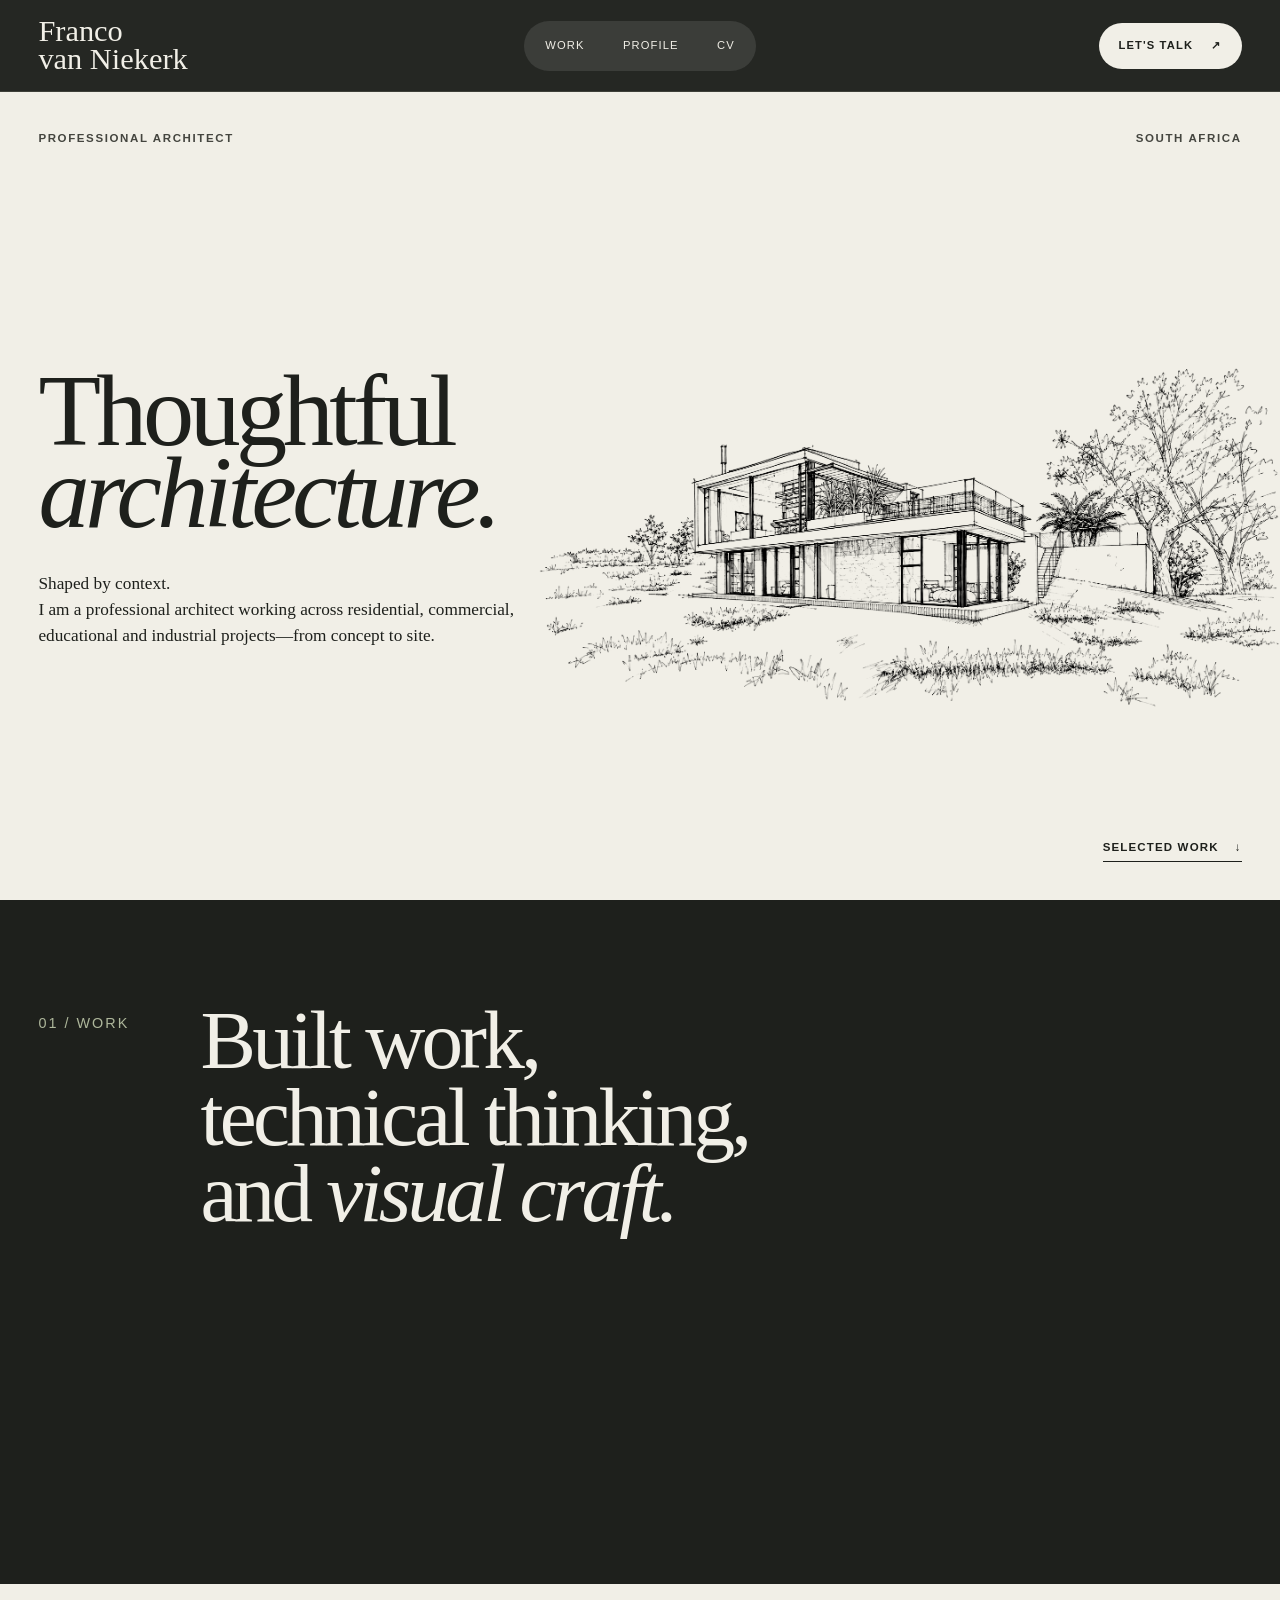
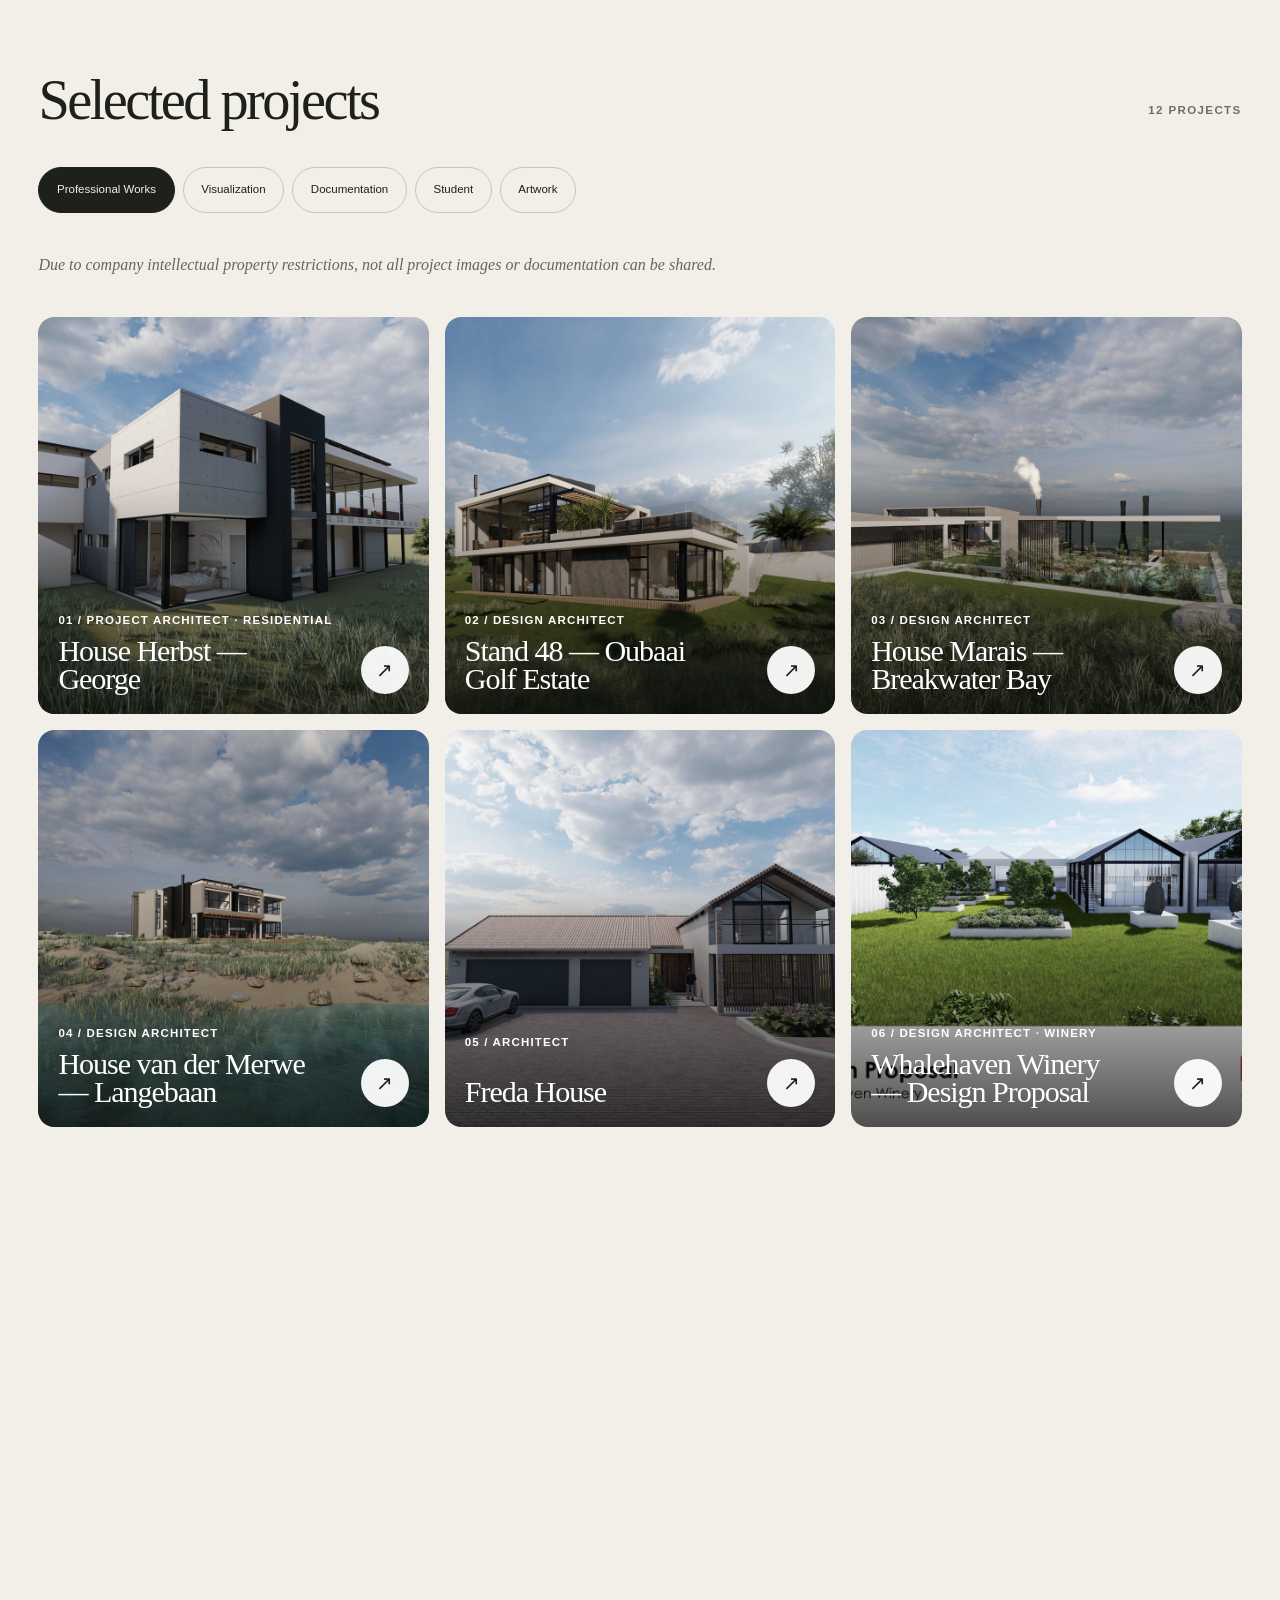
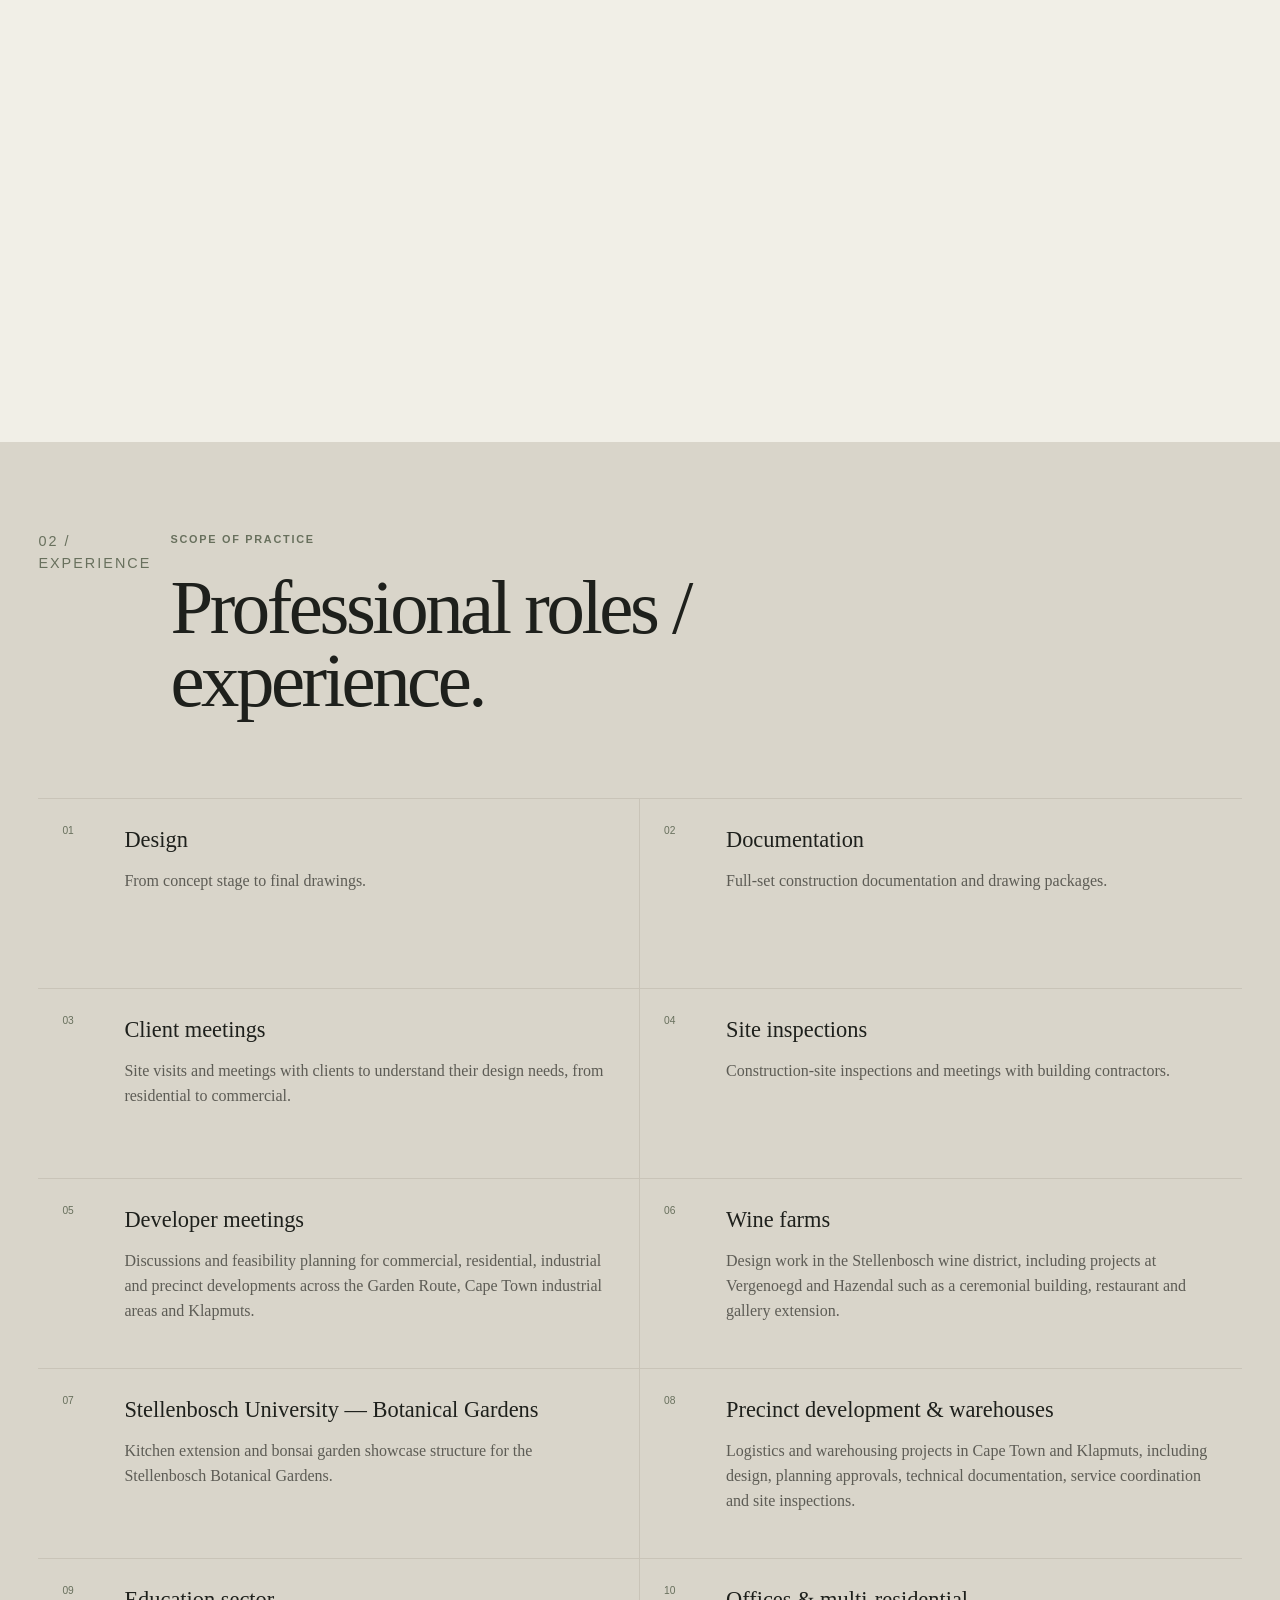
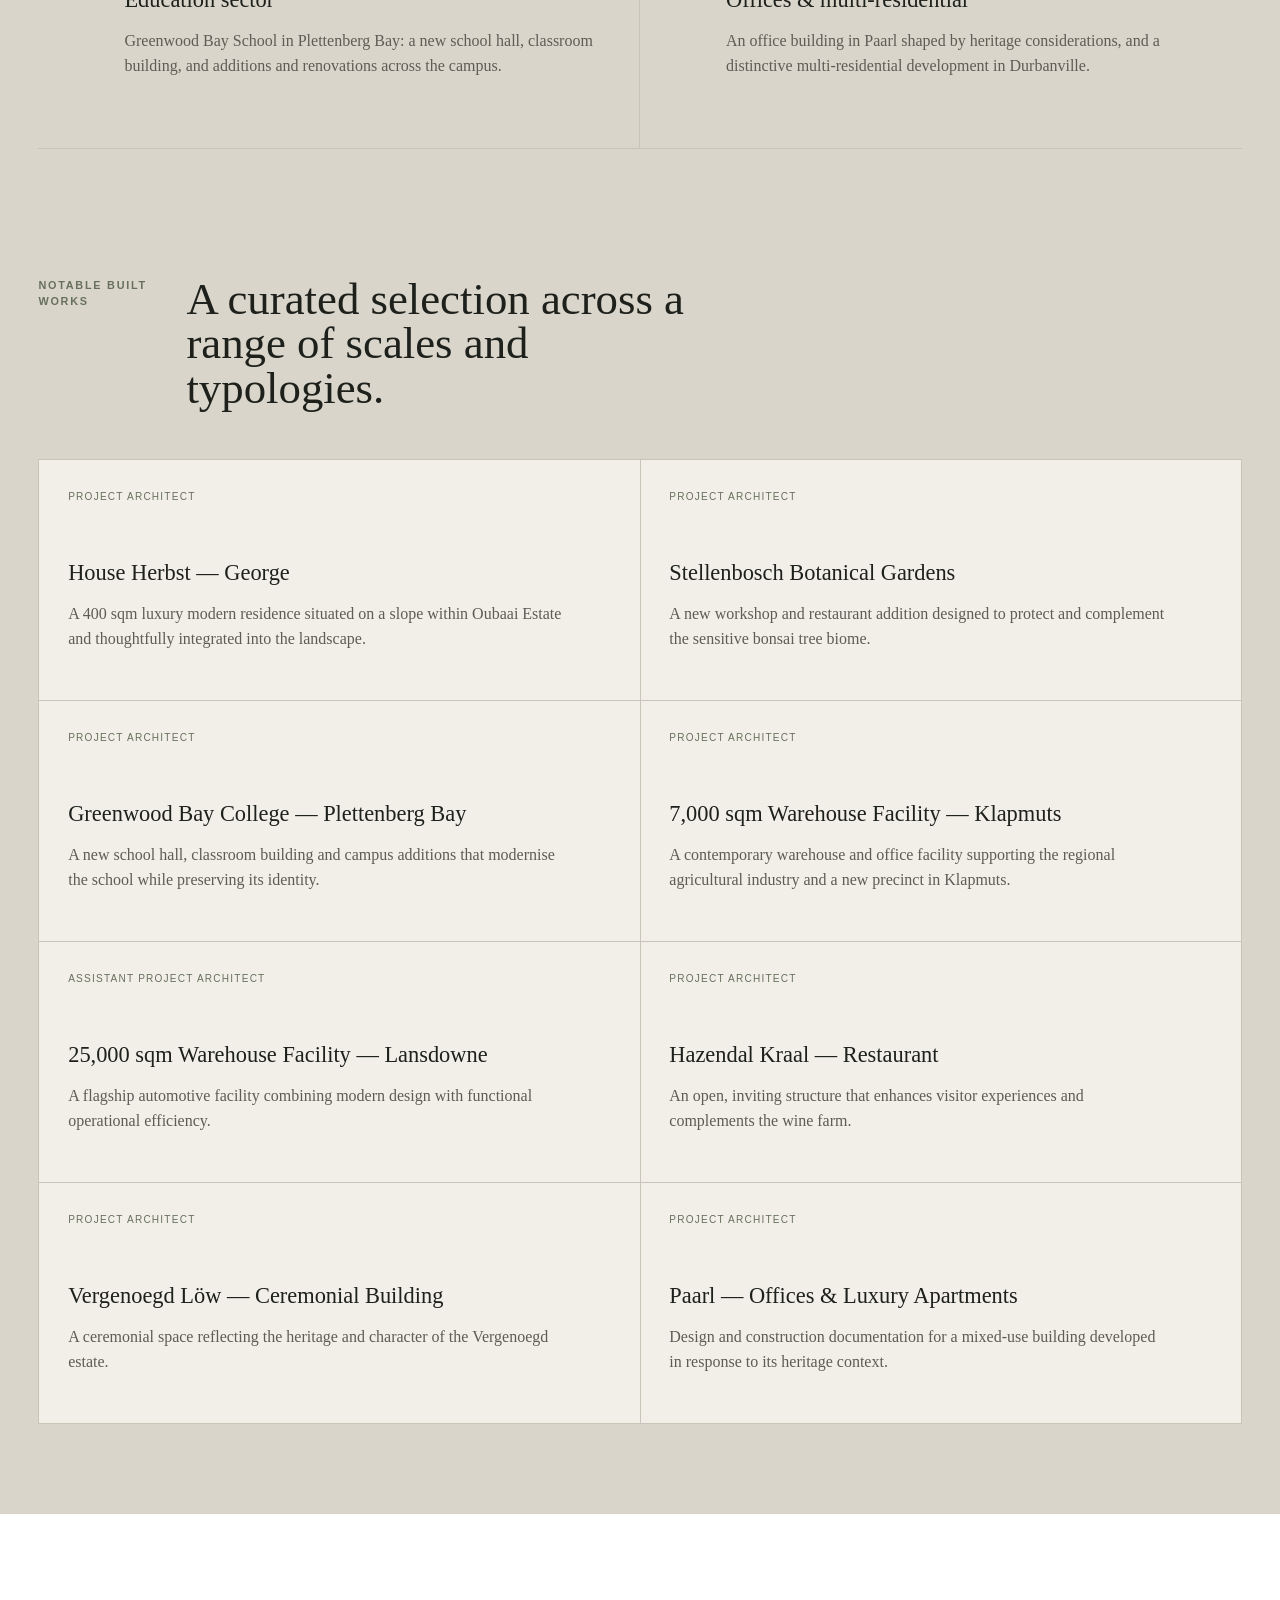
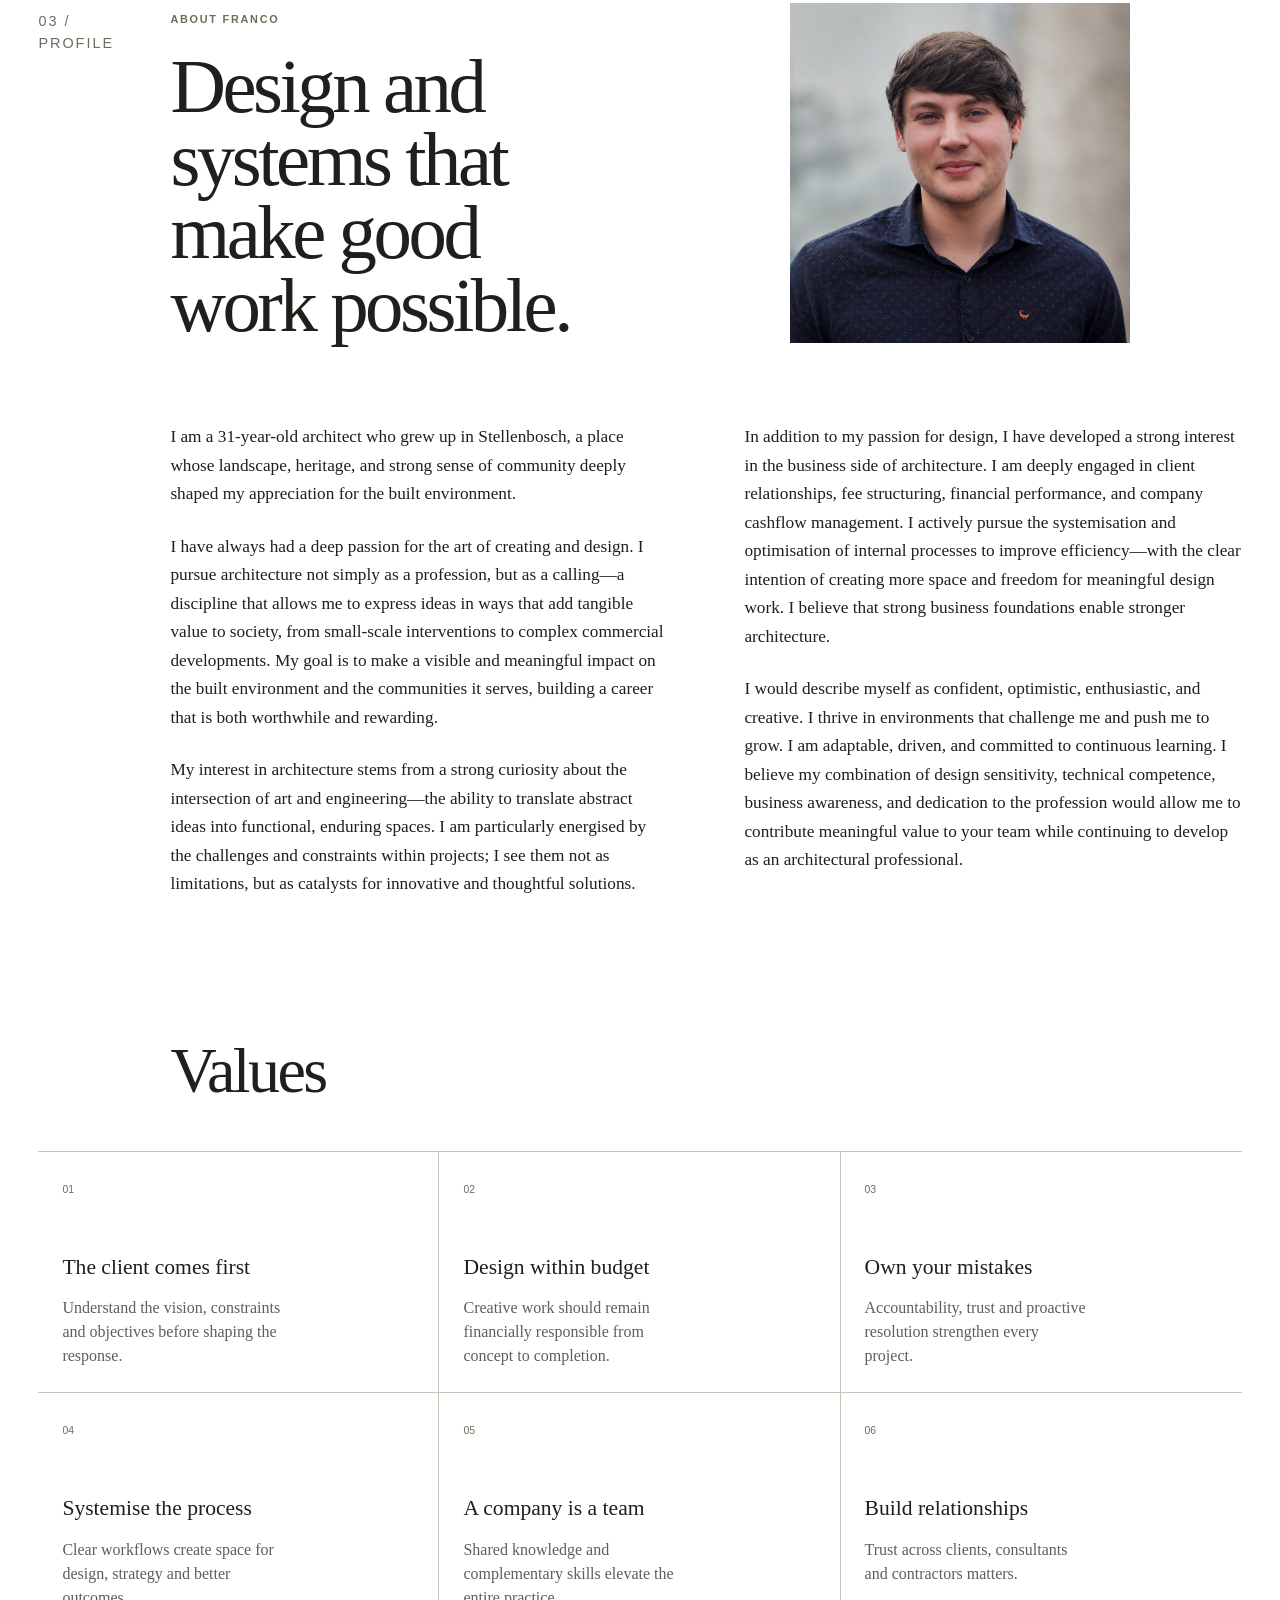
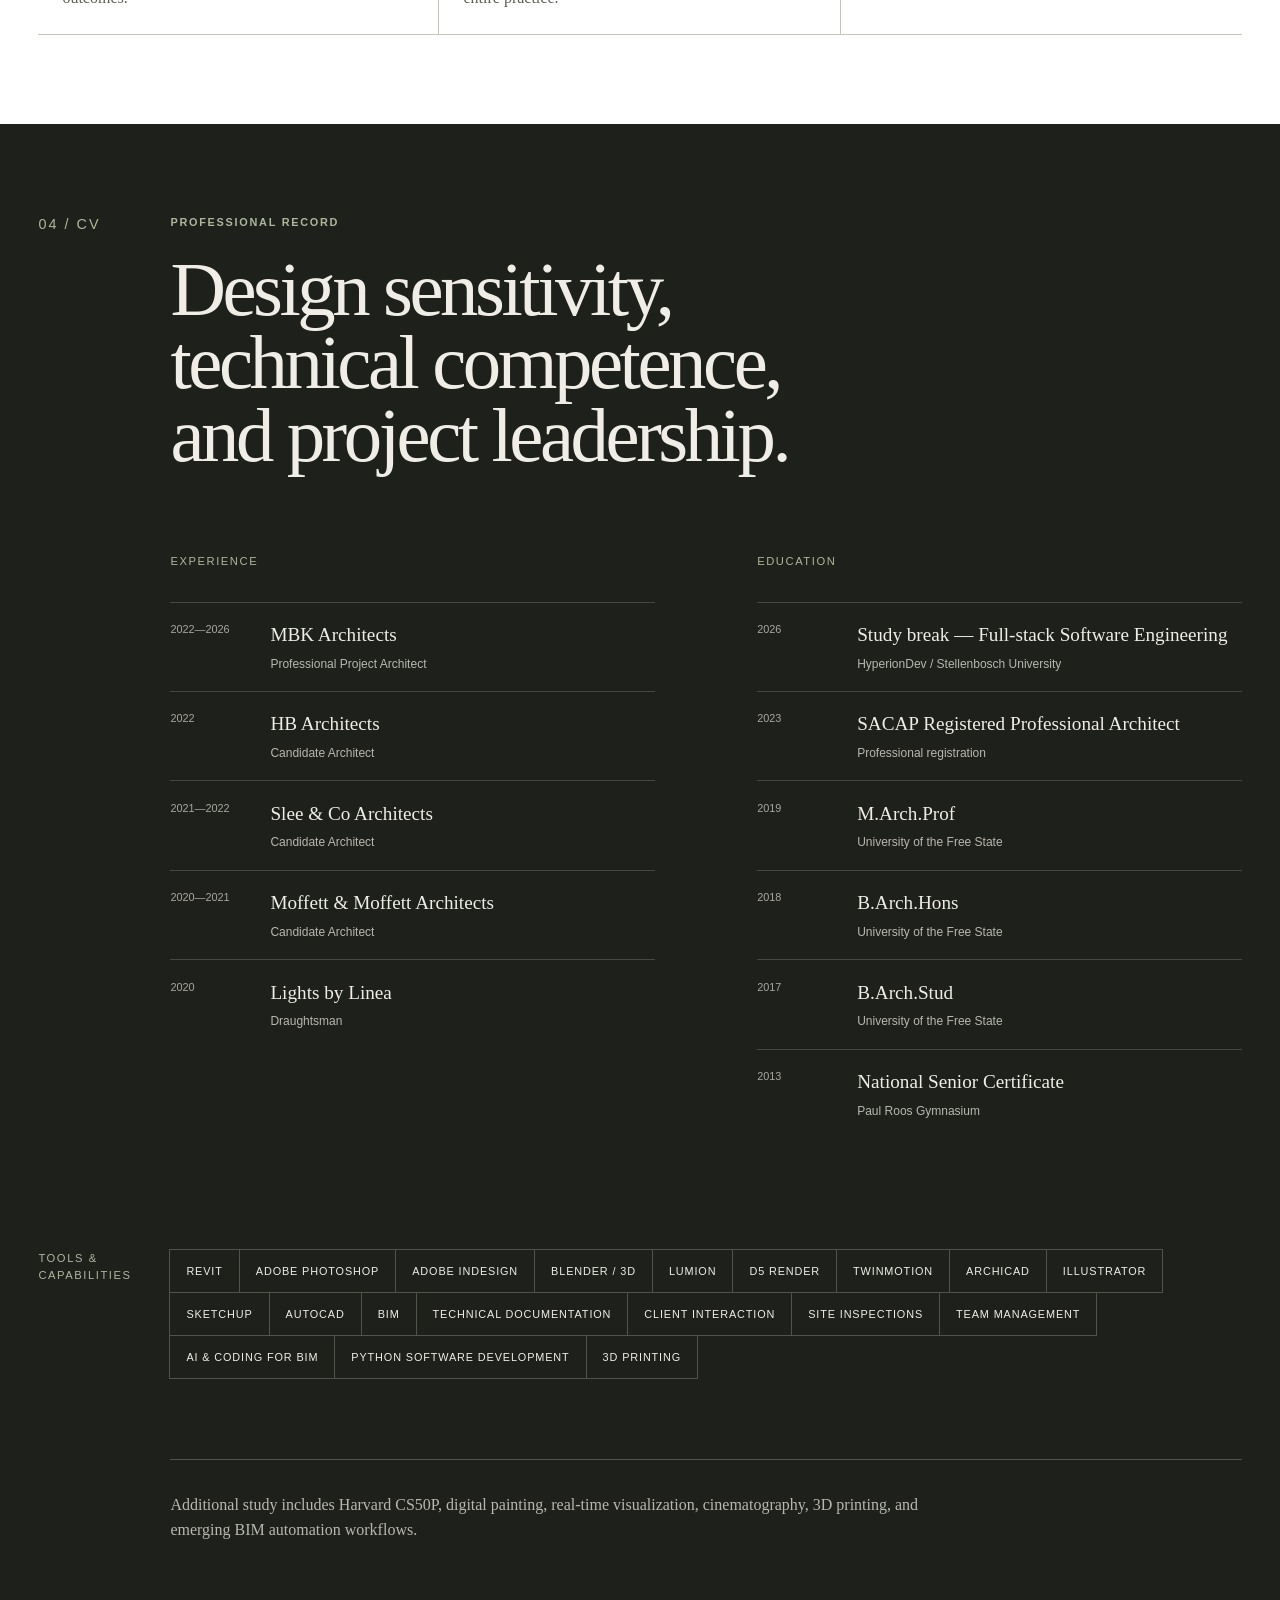
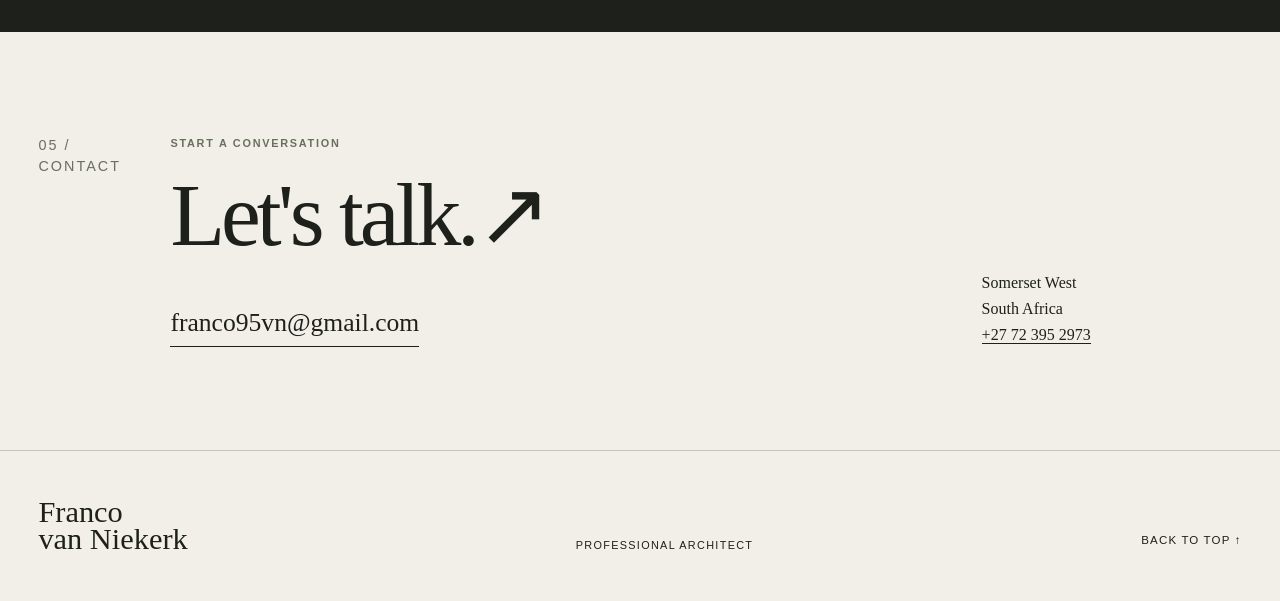
==== commit a2b90068: "Refine gallery and responsive hero" ====
--- a/index.html
+++ b/index.html
@@ -1,2 +1,2 @@
-<!DOCTYPE html><html lang="en"><head><meta charSet="utf-8"/><meta name="viewport" content="width=device-width, initial-scale=1"/><link rel="stylesheet" href="/_next/static/css/index.BZs4bC82.css" data-rsc-css-href="/_next/static/css/index.BZs4bC82.css" data-precedence="vite-rsc/importer-resources"/><link rel="modulepreload" fetchPriority="low" href="/_next/static/chunks/index-DTTBSpTm.js"/><script src="/_next/static/chunks/rolldown-runtime-C60lm6uB.js" type="module" async=""></script><script src="/_next/static/chunks/framework-BgSIrAUN.js" type="module" async=""></script><link rel="modulepreload" href="/_next/static/chunks/layout-segment-context-CwHC_rFd.js" crossorigin=""/><link rel="modulepreload" href="/_next/static/chunks/portfolio-client-CIk_DT0o.js" crossorigin=""/><title>Franco van Niekerk — Professional Architect</title><meta name="description" content="Portfolio of Franco van Niekerk, a professional architect in South Africa working across design, documentation, visualization and project delivery."/><meta property="og:title" content="Franco van Niekerk — Professional Architect"/><meta property="og:description" content="Architecture, technical documentation, visualization and project delivery."/><meta property="og:type" content="website"/><meta property="og:image" content="https://www.francovanniekerk.com/og.png"/><meta property="og:image:width" content="1731"/><meta property="og:image:height" content="909"/><meta property="og:image:alt" content="Franco van Niekerk — Professional Architect"/><meta name="twitter:card" content="summary_large_image"/><meta name="twitter:title" content="Franco van Niekerk — Professional Architect"/><meta name="twitter:description" content="Architecture, technical documentation, visualization and project delivery."/><meta name="twitter:image" content="https://www.francovanniekerk.com/og.png"/><script>Object.assign(((self[Symbol.for("vinext.navigationRuntime")]??={bootstrap:{routeManifest:null},functions:{}}).bootstrap.rsc??={rsc:[]}),{params:{},nav:{"pathname":"/","searchParams":[]}})</script><link rel="modulepreload" href="/_next/static/chunks/index-DTTBSpTm.js" />
-</head><body><main id="top"><a class="skip-link" href="#content">Skip to content</a><header class="site-header"><a class="wordmark" href="#top" aria-label="Franco van Niekerk, home"><span>Franco</span><span>van Niekerk</span></a><nav id="primary-navigation" class="" aria-label="Primary navigation"><a href="#work">Work</a><a href="#profile">Profile</a><a href="#cv">CV</a></nav><a class="header-contact" href="#contact">Let&#x27;s talk <span aria-hidden="true">↗</span></a><button class="menu-button" aria-expanded="false" aria-controls="primary-navigation">Menu</button></header><div id="content"><section class="hero" aria-labelledby="hero-title"><div class="hero-kicker"><span>Professional Architect</span><span>South Africa</span></div><div class="hero-copy"><h1 id="hero-title">Thoughtful<br/><em>architecture.</em></h1><p class="hero-intro"><strong>Shaped by context.</strong> I am a professional architect working across residential, commercial, educational and industrial projects—from concept to site.</p></div><figure class="hero-figure hero-sketch"><img src="/hero-architectural-sketch-v4.png" alt="Loose black-ink architectural sketch of a contemporary residence at Oubaai Golf Estate" fetchPriority="high"/></figure><div class="hero-footer"><a class="hero-scroll" href="#work">Selected work <span aria-hidden="true">↓</span></a></div></section><section class="work-intro" id="work" data-reveal="true"><p class="section-index">01 / Work</p><h2>Built work, technical thinking, and <em>visual craft.</em></h2></section><section class="work-section section-pad" aria-labelledby="selected-projects-title"><div class="work-heading"><h2 id="selected-projects-title">Selected projects</h2><p>12<!-- --> projects</p></div><div class="filters" aria-label="Filter projects"><button class="active" aria-pressed="true">Professional Works</button><button class="" aria-pressed="false">Visualization</button><button class="" aria-pressed="false">Documentation</button><button class="" aria-pressed="false">Student</button><button class="" aria-pressed="false">Artwork</button></div><p class="ip-note">Due to company intellectual property restrictions, not all project images or documentation can be shared.</p><div class="project-grid" aria-live="polite"><article class="project-card card-1" data-reveal="true"><button aria-label="View House Herbst — George"><span class="project-image"><img src="/portfolio/house-herbst-george.jpg" alt="House Herbst — George" loading="eager"/></span><span class="project-meta"><span class="project-label">01<!-- --> / <!-- -->Project architect · Residential</span><strong>House Herbst — George</strong><span class="project-arrow" aria-hidden="true">↗</span></span></button></article><article class="project-card card-2" data-reveal="true"><button aria-label="View Stand 48 — Oubaai Golf Estate"><span class="project-image"><img src="/portfolio/stand-48-oubaai-golf-estate.jpg" alt="Stand 48 — Oubaai Golf Estate" loading="eager"/></span><span class="project-meta"><span class="project-label">02<!-- --> / <!-- -->Design Architect</span><strong>Stand 48 — Oubaai Golf Estate</strong><span class="project-arrow" aria-hidden="true">↗</span></span></button></article><article class="project-card card-3" data-reveal="true"><button aria-label="View House Marais — Breakwater Bay"><span class="project-image"><img src="/portfolio/house-marais-breakwater-bay.jpg" alt="House Marais — Breakwater Bay" loading="eager"/></span><span class="project-meta"><span class="project-label">03<!-- --> / <!-- -->Design Architect</span><strong>House Marais — Breakwater Bay</strong><span class="project-arrow" aria-hidden="true">↗</span></span></button></article><article class="project-card card-4" data-reveal="true"><button aria-label="View House van der Merwe — Langebaan"><span class="project-image"><img src="/portfolio/house-van-der-merwe-langebaan.jpg" alt="House van der Merwe — Langebaan" loading="lazy"/></span><span class="project-meta"><span class="project-label">04<!-- --> / <!-- -->Design Architect</span><strong>House van der Merwe — Langebaan</strong><span class="project-arrow" aria-hidden="true">↗</span></span></button></article><article class="project-card card-5" data-reveal="true"><button aria-label="View Freda House"><span class="project-image"><img src="/portfolio/freda-house.jpg" alt="Freda House" loading="lazy"/></span><span class="project-meta"><span class="project-label">05<!-- --> / <!-- -->Architect</span><strong>Freda House</strong><span class="project-arrow" aria-hidden="true">↗</span></span></button></article><article class="project-card card-6" data-reveal="true"><button aria-label="View Whalehaven Winery — Design Proposal"><span class="project-image"><img src="/portfolio/whalehaven-winery-design-proposal.jpg" alt="Whalehaven Winery — Design Proposal" loading="lazy"/></span><span class="project-meta"><span class="project-label">06<!-- --> / <!-- -->Design Architect · Winery</span><strong>Whalehaven Winery — Design Proposal</strong><span class="project-arrow" aria-hidden="true">↗</span></span></button></article><article class="project-card card-1" data-reveal="true"><button aria-label="View Vergenoegd Löw — Ceremonial Building"><span class="project-image"><img src="/portfolio/vergenoegd-low-ceremonial-building.jpg" alt="Vergenoegd Löw — Ceremonial Building" loading="lazy"/></span><span class="project-meta"><span class="project-label">07<!-- --> / <!-- -->Project architect · Ceremonial building</span><strong>Vergenoegd Löw — Ceremonial Building</strong><span class="project-arrow" aria-hidden="true">↗</span></span></button></article><article class="project-card card-2" data-reveal="true"><button aria-label="View Hazendal Kraal"><span class="project-image"><img src="/portfolio/hazendal-kraal.jpg" alt="Hazendal Kraal" loading="lazy"/></span><span class="project-meta"><span class="project-label">08<!-- --> / <!-- -->Project architect · Restaurant</span><strong>Hazendal Kraal</strong><span class="project-arrow" aria-hidden="true">↗</span></span></button></article><article class="project-card card-3" data-reveal="true"><button aria-label="View Stellenbosch Botanical Gardens"><span class="project-image"><img src="/portfolio/stellenbosch-botanical-gardens.jpg" alt="Stellenbosch Botanical Gardens" loading="lazy"/></span><span class="project-meta"><span class="project-label">09<!-- --> / <!-- -->Project architect · Workshop and restaurant addition</span><strong>Stellenbosch Botanical Gardens</strong><span class="project-arrow" aria-hidden="true">↗</span></span></button></article><article class="project-card card-4" data-reveal="true"><button aria-label="View Greenwood Bay School Hall"><span class="project-image"><img src="/portfolio/greenwood-bay-school-hall.jpg" alt="Greenwood Bay School Hall" loading="lazy"/></span><span class="project-meta"><span class="project-label">10<!-- --> / <!-- -->Project architect · Education</span><strong>Greenwood Bay School Hall</strong><span class="project-arrow" aria-hidden="true">↗</span></span></button></article><article class="project-card card-5" data-reveal="true"><button aria-label="View We Buy Cars — Lansdowne"><span class="project-image"><img src="/portfolio/we-buy-cars-lansdowne.jpg" alt="We Buy Cars — Lansdowne" loading="lazy"/></span><span class="project-meta"><span class="project-label">11<!-- --> / <!-- -->Project Architect</span><strong>We Buy Cars — Lansdowne</strong><span class="project-arrow" aria-hidden="true">↗</span></span></button></article><article class="project-card card-6" data-reveal="true"><button aria-label="View Smith Power"><span class="project-image"><img src="/portfolio/smith-power.jpg" alt="Smith Power" loading="lazy"/></span><span class="project-meta"><span class="project-label">12<!-- --> / <!-- -->Project Architect</span><strong>Smith Power</strong><span class="project-arrow" aria-hidden="true">↗</span></span></button></article></div></section><section class="roles-section section-pad" id="experience" data-reveal="true"><div class="section-heading "><p class="section-index">02 / Experience</p><div><p class="eyebrow">Scope of practice</p><h2>Professional roles / experience.</h2></div></div><div class="roles-grid"><article><span>01</span><div><h3>Design</h3><p>From concept stage to final drawings.</p></div></article><article><span>02</span><div><h3>Documentation</h3><p>Full-set construction documentation and drawing packages.</p></div></article><article><span>03</span><div><h3>Client meetings</h3><p>Site visits and meetings with clients to understand their design needs, from residential to commercial.</p></div></article><article><span>04</span><div><h3>Site inspections</h3><p>Construction-site inspections and meetings with building contractors.</p></div></article><article><span>05</span><div><h3>Developer meetings</h3><p>Discussions and feasibility planning for commercial, residential, industrial and precinct developments across the Garden Route, Cape Town industrial areas and Klapmuts.</p></div></article><article><span>06</span><div><h3>Wine farms</h3><p>Design work in the Stellenbosch wine district, including projects at Vergenoegd and Hazendal such as a ceremonial building, restaurant and gallery extension.</p></div></article><article><span>07</span><div><h3>Stellenbosch University — Botanical Gardens</h3><p>Kitchen extension and bonsai garden showcase structure for the Stellenbosch Botanical Gardens.</p></div></article><article><span>08</span><div><h3>Precinct development &amp; warehouses</h3><p>Logistics and warehousing projects in Cape Town and Klapmuts, including design, planning approvals, technical documentation, service coordination and site inspections.</p></div></article><article><span>09</span><div><h3>Education sector</h3><p>Greenwood Bay School in Plettenberg Bay: a new school hall, classroom building, and additions and renovations across the campus.</p></div></article><article><span>10</span><div><h3>Offices &amp; multi-residential</h3><p>An office building in Paarl shaped by heritage considerations, and a distinctive multi-residential development in Durbanville.</p></div></article></div><div class="notable-heading"><p class="eyebrow">Notable built works</p><h3>A curated selection across a range of scales and typologies.</h3></div><div class="notable-grid"><article><p class="work-role">Project Architect</p><h3>House Herbst — George</h3><p>A 400 sqm luxury modern residence situated on a slope within Oubaai Estate and thoughtfully integrated into the landscape.</p></article><article><p class="work-role">Project Architect</p><h3>Stellenbosch Botanical Gardens</h3><p>A new workshop and restaurant addition designed to protect and complement the sensitive bonsai tree biome.</p></article><article><p class="work-role">Project Architect</p><h3>Greenwood Bay College — Plettenberg Bay</h3><p>A new school hall, classroom building and campus additions that modernise the school while preserving its identity.</p></article><article><p class="work-role">Project Architect</p><h3>7,000 sqm Warehouse Facility — Klapmuts</h3><p>A contemporary warehouse and office facility supporting the regional agricultural industry and a new precinct in Klapmuts.</p></article><article><p class="work-role">Assistant Project Architect</p><h3>25,000 sqm Warehouse Facility — Lansdowne</h3><p>A flagship automotive facility combining modern design with functional operational efficiency.</p></article><article><p class="work-role">Project Architect</p><h3>Hazendal Kraal — Restaurant</h3><p>An open, inviting structure that enhances visitor experiences and complements the wine farm.</p></article><article><p class="work-role">Project Architect</p><h3>Vergenoegd Löw — Ceremonial Building</h3><p>A ceremonial space reflecting the heritage and character of the Vergenoegd estate.</p></article><article><p class="work-role">Project Architect</p><h3>Paarl — Offices &amp; Luxury Apartments</h3><p>Design and construction documentation for a mixed-use building developed in response to its heritage context.</p></article></div></section><section class="profile-section section-pad" id="profile" data-reveal="true"><div class="profile-heading-layout"><div class="section-heading "><p class="section-index">03 / Profile</p><div><p class="eyebrow">About Franco</p><h2>Design and systems that make good work possible.</h2></div></div><figure class="profile-photo"><img src="/franco-profile.png" alt="Portrait of Franco van Niekerk"/></figure></div><div class="profile-biography"><p>I am a 31-year-old architect who grew up in Stellenbosch, a place whose landscape, heritage, and strong sense of community deeply shaped my appreciation for the built environment.</p><p>I have always had a deep passion for the art of creating and design. I pursue architecture not simply as a profession, but as a calling—a discipline that allows me to express ideas in ways that add tangible value to society, from small-scale interventions to complex commercial developments. My goal is to make a visible and meaningful impact on the built environment and the communities it serves, building a career that is both worthwhile and rewarding.</p><p>My interest in architecture stems from a strong curiosity about the intersection of art and engineering—the ability to translate abstract ideas into functional, enduring spaces. I am particularly energised by the challenges and constraints within projects; I see them not as limitations, but as catalysts for innovative and thoughtful solutions.</p><p>In addition to my passion for design, I have developed a strong interest in the business side of architecture. I am deeply engaged in client relationships, fee structuring, financial performance, and company cashflow management. I actively pursue the systemisation and optimisation of internal processes to improve efficiency—with the clear intention of creating more space and freedom for meaningful design work. I believe that strong business foundations enable stronger architecture.</p><p>I would describe myself as confident, optimistic, enthusiastic, and creative. I thrive in environments that challenge me and push me to grow. I am adaptable, driven, and committed to continuous learning. I believe my combination of design sensitivity, technical competence, business awareness, and dedication to the profession would allow me to contribute meaningful value to your team while continuing to develop as an architectural professional.</p></div><h3 class="values-title">Values</h3><div class="principles-grid"><article><span>01</span><h3>The client comes first</h3><p>Understand the vision, constraints and objectives before shaping the response.</p></article><article><span>02</span><h3>Design within budget</h3><p>Creative work should remain financially responsible from concept to completion.</p></article><article><span>03</span><h3>Own your mistakes</h3><p>Accountability, trust and proactive resolution strengthen every project.</p></article><article><span>04</span><h3>Systemise the process</h3><p>Clear workflows create space for design, strategy and better outcomes.</p></article><article><span>05</span><h3>A company is a team</h3><p>Shared knowledge and complementary skills elevate the entire practice.</p></article><article><span>06</span><h3>Build relationships</h3><p>Trust across clients, consultants and contractors matters.</p></article></div></section><section class="cv-section section-pad" id="cv" data-reveal="true"><div class="section-heading light"><p class="section-index">04 / CV</p><div><p class="eyebrow">Professional record</p><h2>Design sensitivity, technical competence, and project leadership.</h2></div></div><div class="cv-grid"><div class="cv-column"><h3>Experience</h3><div class="timeline"><div><span>2022—2026</span><strong>MBK Architects</strong><p>Professional Project Architect</p></div><div><span>2022</span><strong>HB Architects</strong><p>Candidate Architect</p></div><div><span>2021—2022</span><strong>Slee &amp; Co Architects</strong><p>Candidate Architect</p></div><div><span>2020—2021</span><strong>Moffett &amp; Moffett Architects</strong><p>Candidate Architect</p></div><div><span>2020</span><strong>Lights by Linea</strong><p>Draughtsman</p></div></div></div><div class="cv-column"><h3>Education</h3><div class="timeline"><div><span>2026</span><strong>Study break — Full-stack Software Engineering</strong><p>HyperionDev / Stellenbosch University</p></div><div><span>2023</span><strong>SACAP Registered Professional Architect</strong><p>Professional registration</p></div><div><span>2019</span><strong>M.Arch.Prof</strong><p>University of the Free State</p></div><div><span>2018</span><strong>B.Arch.Hons</strong><p>University of the Free State</p></div><div><span>2017</span><strong>B.Arch.Stud</strong><p>University of the Free State</p></div><div><span>2013</span><strong>National Senior Certificate</strong><p>Paul Roos Gymnasium</p></div></div></div></div><div class="skills-block"><h3>Tools &amp; capabilities</h3><div class="skill-tags"><span>Revit</span><span>Adobe Photoshop</span><span>Adobe InDesign</span><span>Blender / 3D</span><span>Lumion</span><span>D5 Render</span><span>Twinmotion</span><span>Archicad</span><span>Illustrator</span><span>SketchUp</span><span>AutoCAD</span><span>BIM</span><span>Technical documentation</span><span>Client interaction</span><span>Site inspections</span><span>Team management</span><span>AI &amp; coding for BIM</span><span>Python software development</span><span>3D printing</span></div></div><div class="cv-actions"><p>Additional study includes Harvard CS50P, digital painting, real-time visualization, cinematography, 3D printing, and emerging BIM automation workflows.</p></div></section><section class="contact-section" id="contact" data-reveal="true"><p class="section-index">05 / Contact</p><div><p class="eyebrow">Start a conversation</p><h2>Let&#x27;s talk.<span aria-hidden="true">↗</span></h2><a class="contact-email" href="mailto:franco95vn@gmail.com">franco95vn@gmail.com</a></div><div class="contact-details"><p>Somerset West<br/>South Africa</p><a href="tel:+27723952973">+27 72 395 2973</a></div></section></div><footer><a class="wordmark" href="#top"><span>Franco</span><span>van Niekerk</span></a><p>Professional Architect</p><a class="text-link" href="#top">Back to top ↑</a></footer></main><script type="application/ld+json">{"@context":"https://schema.org","@type":"Person","name":"Franco van Niekerk","jobTitle":"Professional Architect","email":"mailto:franco95vn@gmail.com","telephone":"+27 72 395 2973","address":{"@type":"PostalAddress","addressLocality":"Somerset West","addressCountry":"ZA"},"url":"https://www.francovanniekerk.com/"}</script><script type="module" src="/_next/static/chunks/index-DTTBSpTm.js" id="_R_" async=""></script><script>((self[Symbol.for("vinext.navigationRuntime")]??={bootstrap:{routeManifest:null},functions:{}}).bootstrap.rsc??={rsc:[]}).rsc.push("2:I[\"8033614ae8fa\",[],\"Children\",1]\n")</script><script>((self[Symbol.for("vinext.navigationRuntime")]??={bootstrap:{routeManifest:null},functions:{}}).bootstrap.rsc??={rsc:[]}).rsc.push("3:I[\"c2d308dd323c\",[],\"GlobalErrorBoundary\",1]\n")</script><script>((self[Symbol.for("vinext.navigationRuntime")]??={bootstrap:{routeManifest:null},functions:{}}).bootstrap.rsc??={rsc:[]}).rsc.push("4:I[\"ecfeea4c79da\",[],\"default\",1]\n")</script><script>((self[Symbol.for("vinext.navigationRuntime")]??={bootstrap:{routeManifest:null},functions:{}}).bootstrap.rsc??={rsc:[]}).rsc.push("5:I[\"c2d308dd323c\",[],\"ErrorBoundary\",1]\n")</script><script>((self[Symbol.for("vinext.navigationRuntime")]??={bootstrap:{routeManifest:null},functions:{}}).bootstrap.rsc??={rsc:[]}).rsc.push("6:I[\"0b1ae3af7320\",[],\"LayoutSegmentProvider\",1]\n")</script><script>((self[Symbol.for("vinext.navigationRuntime")]??={bootstrap:{routeManifest:null},functions:{}}).bootstrap.rsc??={rsc:[]}).rsc.push("7:I[\"8033614ae8fa\",[],\"Slot\",1]\n")</script><script>((self[Symbol.for("vinext.navigationRuntime")]??={bootstrap:{routeManifest:null},functions:{}}).bootstrap.rsc??={rsc:[]}).rsc.push("8:I[\"60d934a7d4d3\",[],\"AppRouterScrollTarget\",1]\n")</script><script>((self[Symbol.for("vinext.navigationRuntime")]??={bootstrap:{routeManifest:null},functions:{}}).bootstrap.rsc??={rsc:[]}).rsc.push("9:I[\"c2d308dd323c\",[],\"RedirectBoundary\",1]\n")</script><script>((self[Symbol.for("vinext.navigationRuntime")]??={bootstrap:{routeManifest:null},functions:{}}).bootstrap.rsc??={rsc:[]}).rsc.push(":HL[\"/_next/static/css/index.BZs4bC82.css\",\"style\"     ]\n")</script><script>((self[Symbol.for("vinext.navigationRuntime")]??={bootstrap:{routeManifest:null},functions:{}}).bootstrap.rsc??={rsc:[]}).rsc.push("0:{\"__route\":\"route:/\",\"__interceptionContext\":null,\"__layoutIds\":[\"layout:/\"],\"__rootLayout\":\"/\",\"__sourcePage\":\"/page\",\"page:/\":\"$L1\",\"layout:/\":[[[[\"$\",\"link\",\"css:/_next/static/css/index.BZs4bC82.css\",{\"rel\":\"stylesheet\",\"precedence\":\"vite-rsc/importer-resources\",\"href\":\"/_next/static/css/index.BZs4bC82.css\",\"data-rsc-css-href\":\"/_next/static/css/index.BZs4bC82.css\"}],\"$undefined\"],[\"$\",\"html\",null,{\"lang\":\"en\",\"children\":[\"$\",\"body\",null,{\"children\":[[\"$\",\"$L2\",null,{}],[\"$\",\"script\",null,{\"type\":\"application/ld+json\",\"dangerouslySetInnerHTML\":{\"__html\":\"{\\\"@context\\\":\\\"https://schema.org\\\",\\\"@type\\\":\\\"Person\\\",\\\"name\\\":\\\"Franco van Niekerk\\\",\\\"jobTitle\\\":\\\"Professional Architect\\\",\\\"email\\\":\\\"mailto:franco95vn@gmail.com\\\",\\\"telephone\\\":\\\"+27 72 395 2973\\\",\\\"address\\\":{\\\"@type\\\":\\\"PostalAddress\\\",\\\"addressLocality\\\":\\\"Somerset West\\\",\\\"addressCountry\\\":\\\"ZA\\\"},\\\"url\\\":\\\"https://www.francovanniekerk.com/\\\"}\"}}]]}]}]],null],\"route:/\":[[[\"$\",\"meta\",null,{\"charSet\":\"utf-8\"}],[[\"$\",\"title\",\"0\",{\"children\":\"Franco van Niekerk — Professional Architect\"}],[\"$\",\"meta\",\"1\",{\"name\":\"description\",\"content\":\"Portfolio of Franco van Niekerk, a professional architect in South Africa working across design, documentation, visualization and project delivery.\"}],[\"$\",\"meta\",\"2\",{\"property\":\"og:title\",\"content\":\"Franco van Niekerk — Professional Architect\"}],[\"$\",\"meta\",\"3\",{\"property\":\"og:description\",\"content\":\"Architecture, technical documentation, visualization and project delivery.\"}],[\"$\",\"meta\",\"4\",{\"property\":\"og:type\",\"content\":\"website\"}],[\"$\",\"meta\",\"5\",{\"property\":\"og:image\",\"content\":\"https://www.francovanniekerk.com/og.png\"}],[\"$\",\"meta\",\"6\",{\"property\":\"og:image:width\",\"content\":\"1731\"}],[\"$\",\"meta\",\"7\",{\"property\":\"og:image:height\",\"content\":\"909\"}],[\"$\",\"meta\",\"8\",{\"property\":\"og:image:alt\",\"content\":\"Franco van Niekerk — Professional Architect\"}],[\"$\",\"meta\",\"9\",{\"name\":\"twitter:card\",\"content\":\"summary_large_image\"}],[\"$\",\"meta\",\"10\",{\"name\":\"twitter:title\",\"content\":\"Franco van Niekerk — Professional Architect\"}],[\"$\",\"meta\",\"11\",{\"name\":\"twitter:description\",\"content\":\"Architecture, technical documentation, visualization and project delivery.\"}],[\"$\",\"meta\",\"12\",{\"name\":\"twitter:image\",\"content\":\"https://www.francovanniekerk.com/og.png\"}]],[[\"$\",\"meta\",\"0\",{\"name\":\"viewport\",\"content\":\"width=device-width, initial-scale=1\"}]]],[\"$\",\"$L3\",null,{\"fallback\":\"$4\",\"children\":[\"$\",\"$L5\",null,{\"fallback\":\"$4\",\"children\":[\"$\",\"$L6\",null,{\"providerId\":\"layout:/\",\"segmentMap\":{\"children\":[]},\"children\":[\"$\",\"$L7\",null,{\"id\":\"layout:/\",\"parallelSlots\":\"$undefined\",\"children\":[\"$\",\"$L8\",null,{\"children\":[\"$\",\"$L9\",null,{\"children\":[[\"$\",\"$L6\",null,{\"providerId\":\"page:/\",\"segmentMap\":{\"children\":[\"__PAGE__\"]},\"children\":[\"$\",\"$L7\",null,{\"id\":\"page:/\"}]}],null]}]}]}]}]}]}],null,null],\"__layoutFlags\":{\"layout:/\":\"s\"},\"__artifactCompatibility\":{\"schemaVersion\":1,\"graphVersion\":\"app-route-graph:1177fd80f83fa7b0\",\"deploymentVersion\":\"015b95a9-57d8-42cc-b895-08d9a8e5a73d\",\"appElementsSchemaVersion\":1,\"rscPayloadSchemaVersion\":1,\"rootBoundaryId\":\"/\",\"renderEpoch\":null},\"__renderObservation\":{\"schemaVersion\":1,\"output\":{\"kind\":\"app-rsc\",\"mountedSlotsFingerprint\":null,\"renderEpoch\":null,\"rootBoundaryId\":\"/\",\"routeId\":\"route:/\"},\"completeness\":\"partial\",\"boundaryOutcome\":{\"kind\":\"unknown\"},\"requestApis\":[{\"kind\":\"connection\",\"status\":\"unknown\"},{\"kind\":\"cookies\",\"status\":\"unknown\"},{\"kind\":\"draftMode\",\"status\":\"unknown\"},{\"kind\":\"headers\",\"status\":\"unknown\"},{\"kind\":\"params\",\"status\":\"unknown\"},{\"kind\":\"searchParams\",\"status\":\"unknown\"}],\"dynamicFetches\":[],\"cacheTags\":[\"/\",\"_N_T_/\",\"_N_T_/index\",\"_N_T_/layout\",\"_N_T_/page\"],\"pathTags\":[\"/\"],\"cacheability\":\"unknown\",\"downgrade\":{\"target\":\"freshRender\",\"reasons\":[{\"code\":\"CP_DOWNGRADE_CACHEABILITY_UNKNOWN\",\"target\":\"freshRender\"},{\"code\":\"CP_DOWNGRADE_INCOMPLETE_OBSERVATION\",\"completeness\":\"partial\",\"target\":\"freshRender\"},{\"code\":\"CP_DOWNGRADE_UNKNOWN_REQUEST_API\",\"requestApi\":\"connection\",\"target\":\"freshRender\"},{\"code\":\"CP_DOWNGRADE_UNKNOWN_REQUEST_API\",\"requestApi\":\"cookies\",\"target\":\"freshRender\"},{\"code\":\"CP_DOWNGRADE_UNKNOWN_REQUEST_API\",\"requestApi\":\"draftMode\",\"target\":\"freshRender\"},{\"code\":\"CP_DOWNGRADE_UNKNOWN_REQUEST_API\",\"requestApi\":\"headers\",\"target\":\"freshRender\"},{\"code\":\"CP_DOWNGRADE_UNKNOWN_REQUEST_API\",\"requestApi\":\"params\",\"target\":\"freshRender\"},{\"code\":\"CP_DOWNGRADE_UNKNOWN_REQUEST_API\",\"requestApi\":\"searchParams\",\"target\":\"freshRender\"}],\"fallback\":{\"kind\":\"breakerFallback\",\"code\":\"CP_PRIVATE_DYNAMIC_DOWNGRADE\",\"mode\":\"renderFresh\",\"scope\":\"affectedOutput\",\"fields\":{\"reasonCodes\":[\"CP_DOWNGRADE_CACHEABILITY_UNKNOWN\",\"CP_DOWNGRADE_INCOMPLETE_OBSERVATION\",\"CP_DOWNGRADE_UNKNOWN_REQUEST_API\",\"CP_DOWNGRADE_UNKNOWN_REQUEST_API\",\"CP_DOWNGRADE_UNKNOWN_REQUEST_API\",\"CP_DOWNGRADE_UNKNOWN_REQUEST_API\",\"CP_DOWNGRADE_UNKNOWN_REQUEST_API\",\"CP_DOWNGRADE_UNKNOWN_REQUEST_API\"],\"target\":\"freshRender\"}},\"isPublicCacheCandidate\":false}}}\n")</script><script>((self[Symbol.for("vinext.navigationRuntime")]??={bootstrap:{routeManifest:null},functions:{}}).bootstrap.rsc??={rsc:[]}).rsc.push("a:I[\"791f63e50423\",[],\"default\",1]\n")</script><script>((self[Symbol.for("vinext.navigationRuntime")]??={bootstrap:{routeManifest:null},functions:{}}).bootstrap.rsc??={rsc:[]}).rsc.push("1:[\"$\",\"$La\",null,{}]\n")</script><script>Object.assign(((self[Symbol.for("vinext.navigationRuntime")]??={bootstrap:{routeManifest:null},functions:{}}).bootstrap.rsc??={rsc:[]}),{"initialCacheKind":"static"});((self[Symbol.for("vinext.navigationRuntime")]??={bootstrap:{routeManifest:null},functions:{}}).bootstrap.rsc??={rsc:[]}).done=true</script></body></html>+<!DOCTYPE html><html lang="en"><head><meta charSet="utf-8"/><meta name="viewport" content="width=device-width, initial-scale=1"/><link rel="stylesheet" href="/_next/static/css/index.SD4Hd09V.css" data-rsc-css-href="/_next/static/css/index.SD4Hd09V.css" data-precedence="vite-rsc/importer-resources"/><link rel="modulepreload" fetchPriority="low" href="/_next/static/chunks/index-BGFcRjUy.js"/><script src="/_next/static/chunks/rolldown-runtime-C60lm6uB.js" type="module" async=""></script><script src="/_next/static/chunks/framework-BgSIrAUN.js" type="module" async=""></script><link rel="modulepreload" href="/_next/static/chunks/layout-segment-context-CfOPsCgZ.js" crossorigin=""/><link rel="modulepreload" href="/_next/static/chunks/portfolio-client-CIk_DT0o.js" crossorigin=""/><title>Franco van Niekerk — Professional Architect</title><meta name="description" content="Portfolio of Franco van Niekerk, a professional architect in South Africa working across design, documentation, visualization and project delivery."/><meta property="og:title" content="Franco van Niekerk — Professional Architect"/><meta property="og:description" content="Architecture, technical documentation, visualization and project delivery."/><meta property="og:type" content="website"/><meta property="og:image" content="https://www.francovanniekerk.com/og.png"/><meta property="og:image:width" content="1731"/><meta property="og:image:height" content="909"/><meta property="og:image:alt" content="Franco van Niekerk — Professional Architect"/><meta name="twitter:card" content="summary_large_image"/><meta name="twitter:title" content="Franco van Niekerk — Professional Architect"/><meta name="twitter:description" content="Architecture, technical documentation, visualization and project delivery."/><meta name="twitter:image" content="https://www.francovanniekerk.com/og.png"/><script>Object.assign(((self[Symbol.for("vinext.navigationRuntime")]??={bootstrap:{routeManifest:null},functions:{}}).bootstrap.rsc??={rsc:[]}),{params:{},nav:{"pathname":"/","searchParams":[]}})</script><link rel="modulepreload" href="/_next/static/chunks/index-BGFcRjUy.js" />
+</head><body><main id="top"><a class="skip-link" href="#content">Skip to content</a><header class="site-header"><a class="wordmark" href="#top" aria-label="Franco van Niekerk, home"><span>Franco</span><span>van Niekerk</span></a><nav id="primary-navigation" class="" aria-label="Primary navigation"><a href="#work">Work</a><a href="#profile">Profile</a><a href="#cv">CV</a></nav><a class="header-contact" href="#contact">Let&#x27;s talk <span aria-hidden="true">↗</span></a><button class="menu-button" aria-expanded="false" aria-controls="primary-navigation">Menu</button></header><div id="content"><section class="hero" aria-labelledby="hero-title"><div class="hero-kicker"><span>Professional Architect</span><span>South Africa</span></div><div class="hero-copy"><h1 id="hero-title">Thoughtful<br/><em>architecture.</em></h1><p class="hero-intro"><strong>Shaped by context.</strong> I am a professional architect working across residential, commercial, educational and industrial projects—from concept to site.</p></div><figure class="hero-figure hero-sketch"><img src="/hero-architectural-sketch-v4.png" alt="Loose black-ink architectural sketch of a contemporary residence at Oubaai Golf Estate" fetchPriority="high"/></figure><div class="hero-footer"><a class="hero-scroll" href="#work">Selected work <span aria-hidden="true">↓</span></a></div></section><section class="work-intro" id="work" data-reveal="true"><p class="section-index">01 / Work</p><h2>Built work, technical thinking, and <em>visual craft.</em></h2></section><section class="work-section section-pad" aria-labelledby="selected-projects-title"><div class="work-heading"><h2 id="selected-projects-title">Selected projects</h2><p>12<!-- --> projects</p></div><div class="filters" aria-label="Filter projects"><button class="active" aria-pressed="true">Professional Works</button><button class="" aria-pressed="false">Visualization</button><button class="" aria-pressed="false">Documentation</button><button class="" aria-pressed="false">Student</button><button class="" aria-pressed="false">Artwork</button></div><p class="ip-note">Due to company intellectual property restrictions, not all project images or documentation can be shared.</p><div class="project-grid" aria-live="polite"><article class="project-card card-1" data-reveal="true"><button aria-label="View House Herbst — George"><span class="project-image"><img src="/portfolio/house-herbst-george.jpg" alt="House Herbst — George" loading="eager"/></span><span class="project-meta"><span class="project-label">01<!-- --> / <!-- -->Project architect · Residential</span><strong>House Herbst — George</strong><span class="project-arrow" aria-hidden="true">↗</span></span></button></article><article class="project-card card-2" data-reveal="true"><button aria-label="View Stand 48 — Oubaai Golf Estate"><span class="project-image"><img src="/portfolio/stand-48-oubaai-golf-estate.jpg" alt="Stand 48 — Oubaai Golf Estate" loading="eager"/></span><span class="project-meta"><span class="project-label">02<!-- --> / <!-- -->Design Architect</span><strong>Stand 48 — Oubaai Golf Estate</strong><span class="project-arrow" aria-hidden="true">↗</span></span></button></article><article class="project-card card-3" data-reveal="true"><button aria-label="View House Marais — Breakwater Bay"><span class="project-image"><img src="/portfolio/house-marais-breakwater-bay.jpg" alt="House Marais — Breakwater Bay" loading="eager"/></span><span class="project-meta"><span class="project-label">03<!-- --> / <!-- -->Design Architect</span><strong>House Marais — Breakwater Bay</strong><span class="project-arrow" aria-hidden="true">↗</span></span></button></article><article class="project-card card-4" data-reveal="true"><button aria-label="View House van der Merwe — Langebaan"><span class="project-image"><img src="/portfolio/house-van-der-merwe-langebaan.jpg" alt="House van der Merwe — Langebaan" loading="lazy"/></span><span class="project-meta"><span class="project-label">04<!-- --> / <!-- -->Design Architect</span><strong>House van der Merwe — Langebaan</strong><span class="project-arrow" aria-hidden="true">↗</span></span></button></article><article class="project-card card-5" data-reveal="true"><button aria-label="View Freda House"><span class="project-image"><img src="/portfolio/freda-house.jpg" alt="Freda House" loading="lazy"/></span><span class="project-meta"><span class="project-label">05<!-- --> / <!-- -->Architect</span><strong>Freda House</strong><span class="project-arrow" aria-hidden="true">↗</span></span></button></article><article class="project-card card-6" data-reveal="true"><button aria-label="View Whalehaven Winery — Design Proposal"><span class="project-image"><img src="/portfolio/whalehaven-winery-design-proposal.jpg" alt="Whalehaven Winery — Design Proposal" loading="lazy"/></span><span class="project-meta"><span class="project-label">06<!-- --> / <!-- -->Design Architect · Winery</span><strong>Whalehaven Winery — Design Proposal</strong><span class="project-arrow" aria-hidden="true">↗</span></span></button></article><article class="project-card card-1" data-reveal="true"><button aria-label="View Vergenoegd Löw — Ceremonial Building"><span class="project-image"><img src="/portfolio/vergenoegd-low-ceremonial-building.jpg" alt="Vergenoegd Löw — Ceremonial Building" loading="lazy"/></span><span class="project-meta"><span class="project-label">07<!-- --> / <!-- -->Project architect · Ceremonial building</span><strong>Vergenoegd Löw — Ceremonial Building</strong><span class="project-arrow" aria-hidden="true">↗</span></span></button></article><article class="project-card card-2" data-reveal="true"><button aria-label="View Hazendal Kraal"><span class="project-image"><img src="/portfolio/hazendal-kraal.jpg" alt="Hazendal Kraal" loading="lazy"/></span><span class="project-meta"><span class="project-label">08<!-- --> / <!-- -->Project architect · Restaurant</span><strong>Hazendal Kraal</strong><span class="project-arrow" aria-hidden="true">↗</span></span></button></article><article class="project-card card-3" data-reveal="true"><button aria-label="View Stellenbosch Botanical Gardens"><span class="project-image"><img src="/portfolio/stellenbosch-botanical-gardens.jpg" alt="Stellenbosch Botanical Gardens" loading="lazy"/></span><span class="project-meta"><span class="project-label">09<!-- --> / <!-- -->Project architect · Workshop and restaurant addition</span><strong>Stellenbosch Botanical Gardens</strong><span class="project-arrow" aria-hidden="true">↗</span></span></button></article><article class="project-card card-4" data-reveal="true"><button aria-label="View Greenwood Bay School Hall"><span class="project-image"><img src="/portfolio/greenwood-bay-school-hall.jpg" alt="Greenwood Bay School Hall" loading="lazy"/></span><span class="project-meta"><span class="project-label">10<!-- --> / <!-- -->Project architect · Education</span><strong>Greenwood Bay School Hall</strong><span class="project-arrow" aria-hidden="true">↗</span></span></button></article><article class="project-card card-5" data-reveal="true"><button aria-label="View We Buy Cars — Lansdowne"><span class="project-image"><img src="/portfolio/we-buy-cars-lansdowne.jpg" alt="We Buy Cars — Lansdowne" loading="lazy"/></span><span class="project-meta"><span class="project-label">11<!-- --> / <!-- -->Project Architect</span><strong>We Buy Cars — Lansdowne</strong><span class="project-arrow" aria-hidden="true">↗</span></span></button></article><article class="project-card card-6" data-reveal="true"><button aria-label="View Smith Power"><span class="project-image"><img src="/portfolio/smith-power.jpg" alt="Smith Power" loading="lazy"/></span><span class="project-meta"><span class="project-label">12<!-- --> / <!-- -->Project Architect</span><strong>Smith Power</strong><span class="project-arrow" aria-hidden="true">↗</span></span></button></article></div></section><section class="roles-section section-pad" id="experience" data-reveal="true"><div class="section-heading "><p class="section-index">02 / Experience</p><div><p class="eyebrow">Scope of practice</p><h2>Professional roles / experience.</h2></div></div><div class="roles-grid"><article><span>01</span><div><h3>Design</h3><p>From concept stage to final drawings.</p></div></article><article><span>02</span><div><h3>Documentation</h3><p>Full-set construction documentation and drawing packages.</p></div></article><article><span>03</span><div><h3>Client meetings</h3><p>Site visits and meetings with clients to understand their design needs, from residential to commercial.</p></div></article><article><span>04</span><div><h3>Site inspections</h3><p>Construction-site inspections and meetings with building contractors.</p></div></article><article><span>05</span><div><h3>Developer meetings</h3><p>Discussions and feasibility planning for commercial, residential, industrial and precinct developments across the Garden Route, Cape Town industrial areas and Klapmuts.</p></div></article><article><span>06</span><div><h3>Wine farms</h3><p>Design work in the Stellenbosch wine district, including projects at Vergenoegd and Hazendal such as a ceremonial building, restaurant and gallery extension.</p></div></article><article><span>07</span><div><h3>Stellenbosch University — Botanical Gardens</h3><p>Kitchen extension and bonsai garden showcase structure for the Stellenbosch Botanical Gardens.</p></div></article><article><span>08</span><div><h3>Precinct development &amp; warehouses</h3><p>Logistics and warehousing projects in Cape Town and Klapmuts, including design, planning approvals, technical documentation, service coordination and site inspections.</p></div></article><article><span>09</span><div><h3>Education sector</h3><p>Greenwood Bay School in Plettenberg Bay: a new school hall, classroom building, and additions and renovations across the campus.</p></div></article><article><span>10</span><div><h3>Offices &amp; multi-residential</h3><p>An office building in Paarl shaped by heritage considerations, and a distinctive multi-residential development in Durbanville.</p></div></article></div><div class="notable-heading"><p class="eyebrow">Notable built works</p><h3>A curated selection across a range of scales and typologies.</h3></div><div class="notable-grid"><article><p class="work-role">Project Architect</p><h3>House Herbst — George</h3><p>A 400 sqm luxury modern residence situated on a slope within Oubaai Estate and thoughtfully integrated into the landscape.</p></article><article><p class="work-role">Project Architect</p><h3>Stellenbosch Botanical Gardens</h3><p>A new workshop and restaurant addition designed to protect and complement the sensitive bonsai tree biome.</p></article><article><p class="work-role">Project Architect</p><h3>Greenwood Bay College — Plettenberg Bay</h3><p>A new school hall, classroom building and campus additions that modernise the school while preserving its identity.</p></article><article><p class="work-role">Project Architect</p><h3>7,000 sqm Warehouse Facility — Klapmuts</h3><p>A contemporary warehouse and office facility supporting the regional agricultural industry and a new precinct in Klapmuts.</p></article><article><p class="work-role">Assistant Project Architect</p><h3>25,000 sqm Warehouse Facility — Lansdowne</h3><p>A flagship automotive facility combining modern design with functional operational efficiency.</p></article><article><p class="work-role">Project Architect</p><h3>Hazendal Kraal — Restaurant</h3><p>An open, inviting structure that enhances visitor experiences and complements the wine farm.</p></article><article><p class="work-role">Project Architect</p><h3>Vergenoegd Löw — Ceremonial Building</h3><p>A ceremonial space reflecting the heritage and character of the Vergenoegd estate.</p></article><article><p class="work-role">Project Architect</p><h3>Paarl — Offices &amp; Luxury Apartments</h3><p>Design and construction documentation for a mixed-use building developed in response to its heritage context.</p></article></div></section><section class="profile-section section-pad" id="profile" data-reveal="true"><div class="profile-heading-layout"><div class="section-heading "><p class="section-index">03 / Profile</p><div><p class="eyebrow">About Franco</p><h2>Design and systems that make good work possible.</h2></div></div><figure class="profile-photo"><img src="/franco-profile.png" alt="Portrait of Franco van Niekerk"/></figure></div><div class="profile-biography"><p>I am a 31-year-old architect who grew up in Stellenbosch, a place whose landscape, heritage, and strong sense of community deeply shaped my appreciation for the built environment.</p><p>I have always had a deep passion for the art of creating and design. I pursue architecture not simply as a profession, but as a calling—a discipline that allows me to express ideas in ways that add tangible value to society, from small-scale interventions to complex commercial developments. My goal is to make a visible and meaningful impact on the built environment and the communities it serves, building a career that is both worthwhile and rewarding.</p><p>My interest in architecture stems from a strong curiosity about the intersection of art and engineering—the ability to translate abstract ideas into functional, enduring spaces. I am particularly energised by the challenges and constraints within projects; I see them not as limitations, but as catalysts for innovative and thoughtful solutions.</p><p>In addition to my passion for design, I have developed a strong interest in the business side of architecture. I am deeply engaged in client relationships, fee structuring, financial performance, and company cashflow management. I actively pursue the systemisation and optimisation of internal processes to improve efficiency—with the clear intention of creating more space and freedom for meaningful design work. I believe that strong business foundations enable stronger architecture.</p><p>I would describe myself as confident, optimistic, enthusiastic, and creative. I thrive in environments that challenge me and push me to grow. I am adaptable, driven, and committed to continuous learning. I believe my combination of design sensitivity, technical competence, business awareness, and dedication to the profession would allow me to contribute meaningful value to your team while continuing to develop as an architectural professional.</p></div><h3 class="values-title">Values</h3><div class="principles-grid"><article><span>01</span><h3>The client comes first</h3><p>Understand the vision, constraints and objectives before shaping the response.</p></article><article><span>02</span><h3>Design within budget</h3><p>Creative work should remain financially responsible from concept to completion.</p></article><article><span>03</span><h3>Own your mistakes</h3><p>Accountability, trust and proactive resolution strengthen every project.</p></article><article><span>04</span><h3>Systemise the process</h3><p>Clear workflows create space for design, strategy and better outcomes.</p></article><article><span>05</span><h3>A company is a team</h3><p>Shared knowledge and complementary skills elevate the entire practice.</p></article><article><span>06</span><h3>Build relationships</h3><p>Trust across clients, consultants and contractors matters.</p></article></div></section><section class="cv-section section-pad" id="cv" data-reveal="true"><div class="section-heading light"><p class="section-index">04 / CV</p><div><p class="eyebrow">Professional record</p><h2>Design sensitivity, technical competence, and project leadership.</h2></div></div><div class="cv-grid"><div class="cv-column"><h3>Experience</h3><div class="timeline"><div><span>2022—2026</span><strong>MBK Architects</strong><p>Professional Project Architect</p></div><div><span>2022</span><strong>HB Architects</strong><p>Candidate Architect</p></div><div><span>2021—2022</span><strong>Slee &amp; Co Architects</strong><p>Candidate Architect</p></div><div><span>2020—2021</span><strong>Moffett &amp; Moffett Architects</strong><p>Candidate Architect</p></div><div><span>2020</span><strong>Lights by Linea</strong><p>Draughtsman</p></div></div></div><div class="cv-column"><h3>Education</h3><div class="timeline"><div><span>2026</span><strong>Study break — Full-stack Software Engineering</strong><p>HyperionDev / Stellenbosch University</p></div><div><span>2023</span><strong>SACAP Registered Professional Architect</strong><p>Professional registration</p></div><div><span>2019</span><strong>M.Arch.Prof</strong><p>University of the Free State</p></div><div><span>2018</span><strong>B.Arch.Hons</strong><p>University of the Free State</p></div><div><span>2017</span><strong>B.Arch.Stud</strong><p>University of the Free State</p></div><div><span>2013</span><strong>National Senior Certificate</strong><p>Paul Roos Gymnasium</p></div></div></div></div><div class="skills-block"><h3>Tools &amp; capabilities</h3><div class="skill-tags"><span>Revit</span><span>Adobe Photoshop</span><span>Adobe InDesign</span><span>Blender / 3D</span><span>Lumion</span><span>D5 Render</span><span>Twinmotion</span><span>Archicad</span><span>Illustrator</span><span>SketchUp</span><span>AutoCAD</span><span>BIM</span><span>Technical documentation</span><span>Client interaction</span><span>Site inspections</span><span>Team management</span><span>AI &amp; coding for BIM</span><span>Python software development</span><span>3D printing</span></div></div><div class="cv-actions"><p>Additional study includes Harvard CS50P, digital painting, real-time visualization, cinematography, 3D printing, and emerging BIM automation workflows.</p></div></section><section class="contact-section" id="contact" data-reveal="true"><p class="section-index">05 / Contact</p><div><p class="eyebrow">Start a conversation</p><h2>Let&#x27;s talk.<span aria-hidden="true">↗</span></h2><a class="contact-email" href="mailto:franco95vn@gmail.com">franco95vn@gmail.com</a></div><div class="contact-details"><p>Somerset West<br/>South Africa</p><a href="tel:+27723952973">+27 72 395 2973</a></div></section></div><footer><a class="wordmark" href="#top"><span>Franco</span><span>van Niekerk</span></a><p>Professional Architect</p><a class="text-link" href="#top">Back to top ↑</a></footer></main><script type="application/ld+json">{"@context":"https://schema.org","@type":"Person","name":"Franco van Niekerk","jobTitle":"Professional Architect","email":"mailto:franco95vn@gmail.com","telephone":"+27 72 395 2973","address":{"@type":"PostalAddress","addressLocality":"Somerset West","addressCountry":"ZA"},"url":"https://www.francovanniekerk.com/"}</script><script type="module" src="/_next/static/chunks/index-BGFcRjUy.js" id="_R_" async=""></script><script>((self[Symbol.for("vinext.navigationRuntime")]??={bootstrap:{routeManifest:null},functions:{}}).bootstrap.rsc??={rsc:[]}).rsc.push("2:I[\"8033614ae8fa\",[],\"Children\",1]\n")</script><script>((self[Symbol.for("vinext.navigationRuntime")]??={bootstrap:{routeManifest:null},functions:{}}).bootstrap.rsc??={rsc:[]}).rsc.push("3:I[\"c2d308dd323c\",[],\"GlobalErrorBoundary\",1]\n")</script><script>((self[Symbol.for("vinext.navigationRuntime")]??={bootstrap:{routeManifest:null},functions:{}}).bootstrap.rsc??={rsc:[]}).rsc.push("4:I[\"ecfeea4c79da\",[],\"default\",1]\n")</script><script>((self[Symbol.for("vinext.navigationRuntime")]??={bootstrap:{routeManifest:null},functions:{}}).bootstrap.rsc??={rsc:[]}).rsc.push("5:I[\"c2d308dd323c\",[],\"ErrorBoundary\",1]\n")</script><script>((self[Symbol.for("vinext.navigationRuntime")]??={bootstrap:{routeManifest:null},functions:{}}).bootstrap.rsc??={rsc:[]}).rsc.push("6:I[\"0b1ae3af7320\",[],\"LayoutSegmentProvider\",1]\n")</script><script>((self[Symbol.for("vinext.navigationRuntime")]??={bootstrap:{routeManifest:null},functions:{}}).bootstrap.rsc??={rsc:[]}).rsc.push("7:I[\"8033614ae8fa\",[],\"Slot\",1]\n")</script><script>((self[Symbol.for("vinext.navigationRuntime")]??={bootstrap:{routeManifest:null},functions:{}}).bootstrap.rsc??={rsc:[]}).rsc.push("8:I[\"60d934a7d4d3\",[],\"AppRouterScrollTarget\",1]\n")</script><script>((self[Symbol.for("vinext.navigationRuntime")]??={bootstrap:{routeManifest:null},functions:{}}).bootstrap.rsc??={rsc:[]}).rsc.push("9:I[\"c2d308dd323c\",[],\"RedirectBoundary\",1]\n")</script><script>((self[Symbol.for("vinext.navigationRuntime")]??={bootstrap:{routeManifest:null},functions:{}}).bootstrap.rsc??={rsc:[]}).rsc.push(":HL[\"/_next/static/css/index.SD4Hd09V.css\",\"style\"     ]\n")</script><script>((self[Symbol.for("vinext.navigationRuntime")]??={bootstrap:{routeManifest:null},functions:{}}).bootstrap.rsc??={rsc:[]}).rsc.push("0:{\"__route\":\"route:/\",\"__interceptionContext\":null,\"__layoutIds\":[\"layout:/\"],\"__rootLayout\":\"/\",\"__sourcePage\":\"/page\",\"page:/\":\"$L1\",\"layout:/\":[[[[\"$\",\"link\",\"css:/_next/static/css/index.SD4Hd09V.css\",{\"rel\":\"stylesheet\",\"precedence\":\"vite-rsc/importer-resources\",\"href\":\"/_next/static/css/index.SD4Hd09V.css\",\"data-rsc-css-href\":\"/_next/static/css/index.SD4Hd09V.css\"}],\"$undefined\"],[\"$\",\"html\",null,{\"lang\":\"en\",\"children\":[\"$\",\"body\",null,{\"children\":[[\"$\",\"$L2\",null,{}],[\"$\",\"script\",null,{\"type\":\"application/ld+json\",\"dangerouslySetInnerHTML\":{\"__html\":\"{\\\"@context\\\":\\\"https://schema.org\\\",\\\"@type\\\":\\\"Person\\\",\\\"name\\\":\\\"Franco van Niekerk\\\",\\\"jobTitle\\\":\\\"Professional Architect\\\",\\\"email\\\":\\\"mailto:franco95vn@gmail.com\\\",\\\"telephone\\\":\\\"+27 72 395 2973\\\",\\\"address\\\":{\\\"@type\\\":\\\"PostalAddress\\\",\\\"addressLocality\\\":\\\"Somerset West\\\",\\\"addressCountry\\\":\\\"ZA\\\"},\\\"url\\\":\\\"https://www.francovanniekerk.com/\\\"}\"}}]]}]}]],null],\"route:/\":[[[\"$\",\"meta\",null,{\"charSet\":\"utf-8\"}],[[\"$\",\"title\",\"0\",{\"children\":\"Franco van Niekerk — Professional Architect\"}],[\"$\",\"meta\",\"1\",{\"name\":\"description\",\"content\":\"Portfolio of Franco van Niekerk, a professional architect in South Africa working across design, documentation, visualization and project delivery.\"}],[\"$\",\"meta\",\"2\",{\"property\":\"og:title\",\"content\":\"Franco van Niekerk — Professional Architect\"}],[\"$\",\"meta\",\"3\",{\"property\":\"og:description\",\"content\":\"Architecture, technical documentation, visualization and project delivery.\"}],[\"$\",\"meta\",\"4\",{\"property\":\"og:type\",\"content\":\"website\"}],[\"$\",\"meta\",\"5\",{\"property\":\"og:image\",\"content\":\"https://www.francovanniekerk.com/og.png\"}],[\"$\",\"meta\",\"6\",{\"property\":\"og:image:width\",\"content\":\"1731\"}],[\"$\",\"meta\",\"7\",{\"property\":\"og:image:height\",\"content\":\"909\"}],[\"$\",\"meta\",\"8\",{\"property\":\"og:image:alt\",\"content\":\"Franco van Niekerk — Professional Architect\"}],[\"$\",\"meta\",\"9\",{\"name\":\"twitter:card\",\"content\":\"summary_large_image\"}],[\"$\",\"meta\",\"10\",{\"name\":\"twitter:title\",\"content\":\"Franco van Niekerk — Professional Architect\"}],[\"$\",\"meta\",\"11\",{\"name\":\"twitter:description\",\"content\":\"Architecture, technical documentation, visualization and project delivery.\"}],[\"$\",\"meta\",\"12\",{\"name\":\"twitter:image\",\"content\":\"https://www.francovanniekerk.com/og.png\"}]],[[\"$\",\"meta\",\"0\",{\"name\":\"viewport\",\"content\":\"width=device-width, initial-scale=1\"}]]],[\"$\",\"$L3\",null,{\"fallback\":\"$4\",\"children\":[\"$\",\"$L5\",null,{\"fallback\":\"$4\",\"children\":[\"$\",\"$L6\",null,{\"providerId\":\"layout:/\",\"segmentMap\":{\"children\":[]},\"children\":[\"$\",\"$L7\",null,{\"id\":\"layout:/\",\"parallelSlots\":\"$undefined\",\"children\":[\"$\",\"$L8\",null,{\"children\":[\"$\",\"$L9\",null,{\"children\":[[\"$\",\"$L6\",null,{\"providerId\":\"page:/\",\"segmentMap\":{\"children\":[\"__PAGE__\"]},\"children\":[\"$\",\"$L7\",null,{\"id\":\"page:/\"}]}],null]}]}]}]}]}]}],null,null],\"__layoutFlags\":{\"layout:/\":\"s\"},\"__artifactCompatibility\":{\"schemaVersion\":1,\"graphVersion\":\"app-route-graph:1177fd80f83fa7b0\",\"deploymentVersion\":\"93e55acf-d00d-4b15-b7e7-8e881869a516\",\"appElementsSchemaVersion\":1,\"rscPayloadSchemaVersion\":1,\"rootBoundaryId\":\"/\",\"renderEpoch\":null},\"__renderObservation\":{\"schemaVersion\":1,\"output\":{\"kind\":\"app-rsc\",\"mountedSlotsFingerprint\":null,\"renderEpoch\":null,\"rootBoundaryId\":\"/\",\"routeId\":\"route:/\"},\"completeness\":\"partial\",\"boundaryOutcome\":{\"kind\":\"unknown\"},\"requestApis\":[{\"kind\":\"connection\",\"status\":\"unknown\"},{\"kind\":\"cookies\",\"status\":\"unknown\"},{\"kind\":\"draftMode\",\"status\":\"unknown\"},{\"kind\":\"headers\",\"status\":\"unknown\"},{\"kind\":\"params\",\"status\":\"unknown\"},{\"kind\":\"searchParams\",\"status\":\"unknown\"}],\"dynamicFetches\":[],\"cacheTags\":[\"/\",\"_N_T_/\",\"_N_T_/index\",\"_N_T_/layout\",\"_N_T_/page\"],\"pathTags\":[\"/\"],\"cacheability\":\"unknown\",\"downgrade\":{\"target\":\"freshRender\",\"reasons\":[{\"code\":\"CP_DOWNGRADE_CACHEABILITY_UNKNOWN\",\"target\":\"freshRender\"},{\"code\":\"CP_DOWNGRADE_INCOMPLETE_OBSERVATION\",\"completeness\":\"partial\",\"target\":\"freshRender\"},{\"code\":\"CP_DOWNGRADE_UNKNOWN_REQUEST_API\",\"requestApi\":\"connection\",\"target\":\"freshRender\"},{\"code\":\"CP_DOWNGRADE_UNKNOWN_REQUEST_API\",\"requestApi\":\"cookies\",\"target\":\"freshRender\"},{\"code\":\"CP_DOWNGRADE_UNKNOWN_REQUEST_API\",\"requestApi\":\"draftMode\",\"target\":\"freshRender\"},{\"code\":\"CP_DOWNGRADE_UNKNOWN_REQUEST_API\",\"requestApi\":\"headers\",\"target\":\"freshRender\"},{\"code\":\"CP_DOWNGRADE_UNKNOWN_REQUEST_API\",\"requestApi\":\"params\",\"target\":\"freshRender\"},{\"code\":\"CP_DOWNGRADE_UNKNOWN_REQUEST_API\",\"requestApi\":\"searchParams\",\"target\":\"freshRender\"}],\"fallback\":{\"kind\":\"breakerFallback\",\"code\":\"CP_PRIVATE_DYNAMIC_DOWNGRADE\",\"mode\":\"renderFresh\",\"scope\":\"affectedOutput\",\"fields\":{\"reasonCodes\":[\"CP_DOWNGRADE_CACHEABILITY_UNKNOWN\",\"CP_DOWNGRADE_INCOMPLETE_OBSERVATION\",\"CP_DOWNGRADE_UNKNOWN_REQUEST_API\",\"CP_DOWNGRADE_UNKNOWN_REQUEST_API\",\"CP_DOWNGRADE_UNKNOWN_REQUEST_API\",\"CP_DOWNGRADE_UNKNOWN_REQUEST_API\",\"CP_DOWNGRADE_UNKNOWN_REQUEST_API\",\"CP_DOWNGRADE_UNKNOWN_REQUEST_API\"],\"target\":\"freshRender\"}},\"isPublicCacheCandidate\":false}}}\n")</script><script>((self[Symbol.for("vinext.navigationRuntime")]??={bootstrap:{routeManifest:null},functions:{}}).bootstrap.rsc??={rsc:[]}).rsc.push("a:I[\"791f63e50423\",[],\"default\",1]\n")</script><script>((self[Symbol.for("vinext.navigationRuntime")]??={bootstrap:{routeManifest:null},functions:{}}).bootstrap.rsc??={rsc:[]}).rsc.push("1:[\"$\",\"$La\",null,{}]\n")</script><script>Object.assign(((self[Symbol.for("vinext.navigationRuntime")]??={bootstrap:{routeManifest:null},functions:{}}).bootstrap.rsc??={rsc:[]}),{"initialCacheKind":"static"});((self[Symbol.for("vinext.navigationRuntime")]??={bootstrap:{routeManifest:null},functions:{}}).bootstrap.rsc??={rsc:[]}).done=true</script></body></html>
--- a/_next/static/css/index.SD4Hd09V.css
+++ b/_next/static/css/index.SD4Hd09V.css
@@ -0,0 +1,2 @@
+/*! tailwindcss v4.2.1 | MIT License | https://tailwindcss.com */
+@layer properties{@supports (((-webkit-hyphens:none)) and (not (margin-trim:inline))) or ((-moz-orient:inline) and (not (color:rgb(from red r g b)))){*,:before,:after{--tw-blur:initial;--tw-brightness:initial;--tw-contrast:initial;--tw-grayscale:initial;--tw-hue-rotate:initial;--tw-invert:initial;--tw-opacity:initial;--tw-saturate:initial;--tw-sepia:initial;--tw-drop-shadow:initial;--tw-drop-shadow-color:initial;--tw-drop-shadow-alpha:100%;--tw-drop-shadow-size:initial}::backdrop{--tw-blur:initial;--tw-brightness:initial;--tw-contrast:initial;--tw-grayscale:initial;--tw-hue-rotate:initial;--tw-invert:initial;--tw-opacity:initial;--tw-saturate:initial;--tw-sepia:initial;--tw-drop-shadow:initial;--tw-drop-shadow-color:initial;--tw-drop-shadow-alpha:100%;--tw-drop-shadow-size:initial}}}@layer theme{:root,:host{--font-sans:ui-sans-serif, system-ui, sans-serif, "Apple Color Emoji", "Segoe UI Emoji", "Segoe UI Symbol", "Noto Color Emoji";--font-mono:ui-monospace, SFMono-Regular, Menlo, Monaco, Consolas, "Liberation Mono", "Courier New", monospace;--spacing:.25rem;--default-font-family:var(--font-sans);--default-mono-font-family:var(--font-mono)}}@layer base{*,:after,:before{box-sizing:border-box;border:0 solid;margin:0;padding:0}::backdrop{box-sizing:border-box;border:0 solid;margin:0;padding:0}::file-selector-button{box-sizing:border-box;border:0 solid;margin:0;padding:0}html,:host{-webkit-text-size-adjust:100%;tab-size:4;line-height:1.5;font-family:var(--default-font-family,ui-sans-serif, system-ui, sans-serif, "Apple Color Emoji", "Segoe UI Emoji", "Segoe UI Symbol", "Noto Color Emoji");font-feature-settings:var(--default-font-feature-settings,normal);font-variation-settings:var(--default-font-variation-settings,normal);-webkit-tap-highlight-color:transparent}hr{height:0;color:inherit;border-top-width:1px}abbr:where([title]){-webkit-text-decoration:underline dotted;text-decoration:underline dotted}h1,h2,h3,h4,h5,h6{font-size:inherit;font-weight:inherit}a{color:inherit;-webkit-text-decoration:inherit;-webkit-text-decoration:inherit;text-decoration:inherit}b,strong{font-weight:bolder}code,kbd,samp,pre{font-family:var(--default-mono-font-family,ui-monospace, SFMono-Regular, Menlo, Monaco, Consolas, "Liberation Mono", "Courier New", monospace);font-feature-settings:var(--default-mono-font-feature-settings,normal);font-variation-settings:var(--default-mono-font-variation-settings,normal);font-size:1em}small{font-size:80%}sub,sup{vertical-align:baseline;font-size:75%;line-height:0;position:relative}sub{bottom:-.25em}sup{top:-.5em}table{text-indent:0;border-color:inherit;border-collapse:collapse}:-moz-focusring{outline:auto}progress{vertical-align:baseline}summary{display:list-item}ol,ul,menu{list-style:none}img,svg,video,canvas,audio,iframe,embed,object{vertical-align:middle;display:block}img,video{max-width:100%;height:auto}button,input,select,optgroup,textarea{font:inherit;font-feature-settings:inherit;font-variation-settings:inherit;letter-spacing:inherit;color:inherit;opacity:1;background-color:#0000;border-radius:0}::file-selector-button{font:inherit;font-feature-settings:inherit;font-variation-settings:inherit;letter-spacing:inherit;color:inherit;opacity:1;background-color:#0000;border-radius:0}:where(select:is([multiple],[size])) optgroup{font-weight:bolder}:where(select:is([multiple],[size])) optgroup option{padding-inline-start:20px}::file-selector-button{margin-inline-end:4px}::placeholder{opacity:1}@supports (not ((-webkit-appearance:-apple-pay-button))) or (contain-intrinsic-size:1px){::placeholder{color:currentColor}@supports (color:color-mix(in lab, red, red)){::placeholder{color:color-mix(in oklab, currentcolor 50%, transparent)}}}textarea{resize:vertical}::-webkit-search-decoration{-webkit-appearance:none}::-webkit-date-and-time-value{min-height:1lh;text-align:inherit}::-webkit-datetime-edit{display:inline-flex}::-webkit-datetime-edit-fields-wrapper{padding:0}::-webkit-datetime-edit{padding-block:0}::-webkit-datetime-edit-year-field{padding-block:0}::-webkit-datetime-edit-month-field{padding-block:0}::-webkit-datetime-edit-day-field{padding-block:0}::-webkit-datetime-edit-hour-field{padding-block:0}::-webkit-datetime-edit-minute-field{padding-block:0}::-webkit-datetime-edit-second-field{padding-block:0}::-webkit-datetime-edit-millisecond-field{padding-block:0}::-webkit-datetime-edit-meridiem-field{padding-block:0}::-webkit-calendar-picker-indicator{line-height:1}:-moz-ui-invalid{box-shadow:none}button,input:where([type=button],[type=reset],[type=submit]){-webkit-appearance:button;appearance:button}::file-selector-button{-webkit-appearance:button;appearance:button}::-webkit-inner-spin-button{height:auto}::-webkit-outer-spin-button{height:auto}[hidden]:where(:not([hidden=until-found])){display:none!important}}@layer components;@layer utilities{.visible{visibility:visible}.start{inset-inline-start:var(--spacing)}.filter{filter:var(--tw-blur,) var(--tw-brightness,) var(--tw-contrast,) var(--tw-grayscale,) var(--tw-hue-rotate,) var(--tw-invert,) var(--tw-saturate,) var(--tw-sepia,) var(--tw-drop-shadow,)}}:root{--ink:#1e201c;--paper:#f1efe7;--paper-2:#dedbd0;--line:#c9c4b8;--olive:#68705d;--rust:#8b5f44;--serif:Georgia,"Times New Roman",serif;--sans:Arial,Helvetica,sans-serif;--radius:clamp(14px,1.3vw,22px)}*{box-sizing:border-box}html{scroll-behavior:smooth}body{background:var(--paper);color:var(--ink);font-family:var(--sans);margin:0}body.modal-open{overflow:hidden}a{color:inherit;text-decoration:none}button{color:inherit;font:inherit}img{max-width:100%}:focus-visible{outline:2px solid var(--rust);outline-offset:4px}.skip-link{z-index:100;background:var(--ink);color:#fff;padding:.75rem 1rem;position:fixed;top:-100px;left:1rem}.skip-link:focus{top:1rem}.site-header{z-index:20;min-height:92px;color:var(--paper);-webkit-backdrop-filter:blur(14px);backdrop-filter:blur(14px);background:#1e201cf7;border-bottom:1px solid #3e4039;grid-template-columns:1fr auto 1fr;align-items:center;gap:2rem;padding:1rem 3vw;display:grid;position:sticky;top:0}.wordmark{font-family:var(--serif);width:max-content;font-size:1.9rem;line-height:.9}.wordmark span{display:block}.site-header nav{text-transform:uppercase;letter-spacing:.1em;background:#ffffff1a;border-radius:999px;gap:.2rem;padding:.25rem;font-size:.7rem;display:flex}.site-header nav a{border-radius:999px;justify-content:center;align-items:center;min-height:42px;padding:0 1.1rem;transition:background .2s,color .2s;display:inline-flex}:is(.site-header nav a:hover,.site-header nav a:focus-visible){background:var(--paper);color:var(--ink)}.header-contact{background:var(--paper);min-height:46px;color:var(--ink);text-transform:uppercase;letter-spacing:.1em;border-radius:999px;justify-self:end;align-items:center;gap:1.15rem;padding:0 1.25rem;font-size:.7rem;font-weight:700;transition:background .2s;display:inline-flex}.header-contact:hover{background:#d5d2c8}.menu-button{min-height:46px;color:var(--paper);text-transform:uppercase;letter-spacing:.12em;background:0 0;border:1px solid #56584f;border-radius:999px;padding:0 1.1rem;font-size:.68rem;display:none}.hero{isolation:isolate;flex-direction:column;justify-content:space-between;min-height:calc(100svh - 92px);padding:3vw;display:flex;position:relative;overflow:hidden}.hero-kicker{z-index:3;color:#44453f;text-transform:uppercase;letter-spacing:.14em;justify-content:space-between;gap:2rem;font-size:.72rem;font-weight:700;display:flex;position:relative}.hero-copy{z-index:3;padding:4.5rem 0 2.5rem;position:relative}.eyebrow{color:var(--olive);text-transform:uppercase;letter-spacing:.16em;margin:0 0 1.5rem;font-size:.68rem;font-weight:700}h1,h2{font-family:var(--serif);letter-spacing:-.045em;margin:0;font-weight:400}h1{max-width:9ch;font-size:clamp(4.5rem,8vw,9.5rem);line-height:.8}h1 em{font-weight:400}.hero-intro{max-width:31rem;font-family:var(--serif);margin:2.3rem 0 0;font-size:clamp(1.05rem,1.35vw,1.3rem);line-height:1.5}.hero-intro strong{font-weight:400;display:block}.text-link{text-transform:uppercase;letter-spacing:.1em;width:max-content;padding-bottom:.25rem;font-size:.72rem}.text-link span{margin-left:.35rem}.hero-figure{z-index:1;pointer-events:none;width:min(58vw,860px);height:min(48vw,600px);margin:0;position:absolute;bottom:4.75rem;right:0}.hero-figure img{object-fit:contain;width:100%;height:100%;display:block}.hero-footer{z-index:3;justify-content:flex-end;align-items:end;gap:3rem;display:flex;position:relative}.hero-scroll{text-transform:uppercase;letter-spacing:.1em;border-bottom:1px solid;align-items:center;gap:1rem;padding-bottom:.25rem;font-size:.72rem;font-weight:700;display:inline-flex}.section-pad{padding:clamp(4.5rem,7vw,8rem) 3vw}.section-heading{grid-template-columns:100px minmax(0,1fr);gap:2rem;margin-bottom:5rem;display:grid}.section-index{color:var(--olive);text-transform:uppercase;letter-spacing:.14em;margin:0;font-size:.9rem}.section-heading h2{max-width:17ch;font-size:clamp(3rem,6vw,7rem);line-height:.95}.work-intro{background:var(--ink);min-height:76svh;color:var(--paper);grid-template-columns:130px minmax(0,1fr);align-items:start;gap:2rem;padding:clamp(5rem,8vw,9rem) 3vw;display:grid}.work-intro .section-index{color:#aeb79b;padding-top:.65rem}.work-intro h2{max-width:14ch;font-size:clamp(3.6rem,6.5vw,7.5rem);line-height:.92}.work-intro h2 em{font-weight:400}.work-section{background:var(--paper)}.work-heading{justify-content:space-between;align-items:end;gap:2rem;margin-bottom:2.5rem;display:flex}.work-heading h2{font-size:clamp(2.8rem,4.4vw,5rem);line-height:.95}.work-heading p{color:#6e6d65;text-transform:uppercase;letter-spacing:.12em;margin:0 0 .5rem;font-size:.72rem;font-weight:700}.filters{flex-wrap:wrap;gap:.5rem;margin-bottom:2.5rem;display:flex}.filters button{border:1px solid var(--line);cursor:pointer;background:0 0;border-radius:999px;min-height:46px;padding:0 1.1rem;font-size:.72rem;font-weight:500;transition:background .2s,color .2s,border-color .2s}.filters button:hover,.filters button.active{border-color:var(--ink);background:var(--ink);color:var(--paper)}.ip-note{color:#66655e;max-width:46rem;font-family:var(--serif);margin:0 0 2.5rem;font-style:italic;line-height:1.5}.project-grid{grid-template-columns:repeat(3,minmax(0,1fr));align-items:start;gap:clamp(.85rem,1.25vw,1.4rem);display:grid}.project-card{min-width:0}.project-card button{border-radius:var(--radius);color:#fff;text-align:left;cursor:pointer;background:#d6d2c8;border:0;width:100%;min-height:clamp(340px,31vw,520px);padding:0;display:block;position:relative;overflow:hidden}.project-image{display:block;position:absolute;inset:0}.project-image:after{content:"";background:linear-gradient(#0000 42%,#0a0b09b8);position:absolute;inset:0}.project-image img{object-fit:cover;filter:saturate(.82);width:100%;height:100%;transition:transform .65s cubic-bezier(.2,.7,.2,1),filter .4s;display:block}:is(.project-card button:hover img,.project-card button:focus-visible img){filter:saturate();transform:scale(1.035)}.project-meta{z-index:2;grid-template-columns:1fr auto;align-items:end;gap:1rem;display:grid;position:absolute;inset:auto 1.25rem 1.25rem}.project-label{text-transform:uppercase;letter-spacing:.1em;grid-column:1/-1;margin-bottom:-.55rem;font-size:.72rem;font-weight:700}.project-meta strong{max-width:17ch;font-family:var(--serif);letter-spacing:-.035em;font-size:clamp(1.75rem,2.35vw,2.8rem);font-weight:400;line-height:.95}.project-arrow{width:3rem;height:3rem;color:var(--ink);background:#fffffff0;border-radius:50%;place-items:center;font-size:1.25rem;transition:transform .25s;display:grid}:is(.project-card button:hover .project-arrow,.project-card button:focus-visible .project-arrow){transform:translate(.2rem,-.2rem)}.roles-section{background:#d9d5ca}.roles-grid{border-top:1px solid var(--line);grid-template-columns:repeat(2,minmax(0,1fr));display:grid}.roles-grid article{border-right:1px solid var(--line);border-bottom:1px solid var(--line);grid-template-columns:42px 1fr;gap:1.25rem;min-height:190px;padding:1.5rem;display:grid}.roles-grid article:nth-child(2n){border-right:0}.roles-grid article>span{color:var(--olive);font-size:.64rem}.roles-grid h3,.notable-grid h3{font-family:var(--serif);margin:0 0 .8rem;font-size:1.4rem;font-weight:400}.roles-grid p,.notable-grid p{color:#5d5c55;max-width:62ch;font-family:var(--serif);margin:0;line-height:1.55}.notable-heading{grid-template-columns:132px 1fr;gap:1rem;margin:8rem 0 3rem;display:grid}.notable-heading h3{max-width:24ch;font-family:var(--serif);margin:0;font-size:clamp(2rem,3.5vw,4rem);font-weight:400;line-height:1}.notable-grid{background:var(--line);border:1px solid var(--line);grid-template-columns:repeat(2,minmax(0,1fr));gap:1px;display:grid}.notable-grid article{background:var(--paper);min-height:240px;padding:1.8rem}.notable-grid .work-role{color:var(--olive);font-family:var(--sans);text-transform:uppercase;letter-spacing:.12em;margin-bottom:3.2rem;font-size:.63rem}.profile-section{background:#fff}.profile-heading-layout{grid-template-columns:repeat(2,minmax(0,1fr));align-items:end;gap:6vw;margin-bottom:5rem;display:grid}.profile-heading-layout .section-heading{margin-bottom:0}.profile-heading-layout .section-heading h2{max-width:11ch}.profile-photo{aspect-ratio:1;background:#cbc7bc;justify-self:center;width:min(100%,340px);margin:0;overflow:hidden}.profile-photo img{object-fit:cover;filter:saturate(.85);width:100%;height:100%;display:block}.profile-biography{columns:2;font-family:var(--serif);column-gap:6vw;padding-left:132px;font-size:1.08rem;line-height:1.65}.profile-biography p{break-inside:avoid;margin:0 0 1.5rem}.values-title{font-family:var(--serif);letter-spacing:-.04em;margin:7rem 0 2rem 132px;font-size:clamp(2.5rem,5vw,5.5rem);font-weight:400}.principles-grid{border-top:1px solid var(--line);grid-template-columns:repeat(3,1fr);display:grid}.principles-grid article{border-right:1px solid var(--line);border-bottom:1px solid var(--line);min-height:230px;padding:1.5rem}.principles-grid article:nth-child(3n){border-right:0}.principles-grid span{color:var(--olive);font-size:.65rem}.principles-grid h3{font-family:var(--serif);margin:3.2rem 0 .8rem;font-size:1.35rem;font-weight:400}.principles-grid p{color:#5f5e57;max-width:28ch;font-family:var(--serif);margin:0;line-height:1.5}.cv-section{background:var(--ink);color:#efede6}.section-heading.light .section-index,.section-heading.light .eyebrow{color:#aeb79b}.cv-grid{grid-template-columns:1fr 1fr;gap:8vw;padding-left:132px;display:grid}.cv-column h3,.skills-block h3{text-transform:uppercase;letter-spacing:.14em;color:#aeb79b;margin:0 0 2rem;font-size:.7rem;font-weight:500}.timeline>div{border-top:1px solid #464740;grid-template-columns:100px 1fr;padding:1.15rem 0;display:grid}.timeline span{color:#a8a69f;grid-row:span 2;font-size:.68rem}.timeline strong{font-family:var(--serif);font-size:1.2rem;font-weight:400}.timeline p{color:#b9b7af;margin:.3rem 0 0;font-size:.75rem}.skills-block{grid-template-columns:132px 1fr;margin-top:7rem;display:grid}.skill-tags{flex-wrap:wrap;display:flex}.skill-tags span{text-transform:uppercase;letter-spacing:.08em;border:1px solid #51524a;margin:-1px 0 0 -1px;padding:.8rem 1rem;font-size:.68rem}.cv-actions{border-top:1px solid #51524a;justify-content:space-between;align-items:end;gap:3rem;margin:5rem 0 0 132px;padding-top:2rem;display:flex}.cv-actions p{color:#b9b7af;max-width:50rem;font-family:var(--serif);line-height:1.6}.contact-section{grid-template-columns:100px minmax(0,1fr) 260px;gap:2rem;padding:clamp(5.5rem,8vw,9rem) 3vw;display:grid}.contact-section h2{max-width:15ch;font-size:clamp(3.4rem,7vw,8rem);line-height:.9}.contact-email{font-family:var(--serif);border-bottom:1px solid;margin-top:3rem;padding-bottom:.25rem;font-size:clamp(1.2rem,2vw,2rem);display:inline-block}.contact-details{font-family:var(--serif);align-self:end;line-height:1.6}.contact-details a{border-bottom:1px solid}footer{border-top:1px solid var(--line);justify-content:space-between;align-items:end;padding:3rem 3vw;display:flex}footer p{text-transform:uppercase;letter-spacing:.12em;margin:0;font-size:.68rem}.lightbox{z-index:100;color:#fff;background:#141512f5;place-items:center;padding:4rem;display:grid;position:fixed;inset:0}.lightbox figure{flex-direction:column;width:min(1200px,82vw);height:calc(100vh - 8rem);margin:0;display:flex}.lightbox figure img{object-fit:contain;flex:1;width:100%;min-height:0}.lightbox figcaption{text-transform:uppercase;letter-spacing:.12em;justify-content:space-between;padding-top:1rem;font-size:.68rem;display:flex}.lightbox-close,.lightbox-nav{color:#fff;cursor:pointer;text-transform:uppercase;letter-spacing:.12em;background:0 0;border:0;position:absolute}.lightbox-close{font-size:.68rem;top:1.5rem;right:2rem}.lightbox-nav{font-size:1.8rem;top:50%}.lightbox-nav.prev{left:2rem}.lightbox-nav.next{right:2rem}@media (max-width:1100px){.hero{min-height:auto}.hero-copy{padding:4.5rem 0 1.5rem}.hero-figure{aspect-ratio:16/7;width:100%;max-width:900px;height:auto;margin:0 auto 1.5rem;position:relative;bottom:auto;right:auto}.hero-footer{margin-top:.5rem}.project-grid{grid-template-columns:repeat(2,minmax(0,1fr))}.project-card button{min-height:clamp(380px,48vw,560px)}}@media (max-width:900px){.site-header{grid-template-columns:1fr auto auto;gap:.75rem}.header-contact{min-height:42px;padding:0 1rem}.menu-button{display:block}.site-header nav{background:var(--ink);font-family:var(--serif);text-transform:none;letter-spacing:-.03em;border-bottom:1px solid #3e4039;border-radius:0;flex-direction:column;padding:1.25rem 3vw 1.75rem;font-size:2rem;display:none;position:absolute;top:100%;left:0;right:0}.site-header nav a{justify-content:flex-start;padding:0}.site-header nav.nav-open{display:flex}.hero{min-height:auto;padding:2rem 1.25rem}.hero-copy{padding:5rem 0 1.5rem}h1{font-size:clamp(4.2rem,11vw,6.4rem)}.hero-figure{aspect-ratio:16/7;opacity:.76;width:100%;height:auto;margin:0 auto 1.5rem;position:relative;bottom:auto;right:auto}.hero-footer{align-items:end}.work-intro{grid-template-columns:80px 1fr;min-height:620px;padding:6rem 1.25rem}.section-heading{grid-template-columns:55px 1fr;gap:1rem}.cv-grid{padding-left:0}.profile-heading-layout{grid-template-columns:1fr 240px}.profile-biography{padding-left:0}.values-title{margin-left:0}.skills-block{grid-template-columns:1fr}.cv-actions{margin-left:0}.contact-section{grid-template-columns:55px 1fr}.contact-details{grid-column:2;margin-top:3rem}.project-card button{min-height:480px}}@media (max-width:640px){.site-header{grid-template-columns:1fr auto;min-height:78px;padding:.8rem 1.25rem}.site-header .wordmark{font-size:1.55rem}.header-contact{display:none}.hero{min-height:auto;padding:1.5rem 1.25rem}.hero-kicker{font-size:.64rem}.hero-copy{padding:4.5rem 0 1rem}h1{font-size:clamp(3.7rem,15vw,5rem)}.hero-figure{aspect-ratio:4/3;opacity:.72;width:100%;height:auto;margin:0 auto 1.25rem;position:relative;bottom:auto;right:auto}.hero-footer{gap:1.25rem}.hero-footer p{max-width:16rem;font-size:1rem}.hero-scroll{flex:none;font-size:.65rem}.work-intro{grid-template-columns:1fr;gap:2.5rem;min-height:auto;padding:5.5rem 1.25rem}.work-intro .section-index{padding:0}.work-intro h2{font-size:clamp(3rem,13vw,4.6rem)}.section-pad{padding:4.5rem 1.25rem}.section-heading{margin-bottom:3rem}.section-heading h2{font-size:clamp(2.8rem,14vw,4.5rem)}.work-heading{flex-direction:column;align-items:start;gap:.7rem}.work-heading p{margin:0}.filters{scrollbar-width:none;flex-wrap:nowrap;margin-right:-1.25rem;padding-right:1.25rem;overflow-x:auto}.filters::-webkit-scrollbar{display:none}.filters button{flex:none;min-height:44px}.project-grid{grid-template-columns:1fr}.project-card button{min-height:440px}.project-meta{inset:auto 1.15rem 1.15rem}.project-meta strong{font-size:2.15rem}.project-arrow{width:3rem;height:3rem}.cv-grid,.roles-grid,.notable-grid{grid-template-columns:1fr}.roles-grid article,.roles-grid article:nth-child(2n){border-right:0}.notable-heading{grid-template-columns:1fr;margin-top:5rem}.profile-heading-layout{grid-template-columns:1fr}.profile-photo{width:min(100%,340px)}.profile-biography{columns:1}.principles-grid{grid-template-columns:1fr}.principles-grid article,.principles-grid article:nth-child(3n){border-right:0}.timeline>div{grid-template-columns:80px 1fr}.cv-actions{flex-direction:column;align-items:start}.contact-section{padding:5.5rem 1.25rem}.contact-section h2{justify-content:space-between;align-items:start;gap:1rem;display:flex}footer{flex-direction:column;align-items:start;gap:2rem;padding:3rem 1.25rem}.lightbox{padding:4rem 1rem 2rem}.lightbox figure{width:100%;height:calc(100vh - 7rem)}.lightbox-nav{z-index:2;top:auto;bottom:1.5rem}.lightbox-nav.prev{left:1rem}.lightbox-nav.next{right:1rem}}[data-reveal]{opacity:0;transition:opacity .75s,transform .75s cubic-bezier(.2,.7,.2,1);transform:translateY(2rem)}[data-reveal].is-visible{opacity:1;transform:none}.project-card:nth-child(2n)[data-reveal]{transition-delay:80ms}@media (prefers-reduced-motion:reduce){html{scroll-behavior:auto}*,:before,:after{transition-duration:.01ms!important}[data-reveal]{opacity:1;transform:none}}@property --tw-blur{syntax:"*";inherits:false}@property --tw-brightness{syntax:"*";inherits:false}@property --tw-contrast{syntax:"*";inherits:false}@property --tw-grayscale{syntax:"*";inherits:false}@property --tw-hue-rotate{syntax:"*";inherits:false}@property --tw-invert{syntax:"*";inherits:false}@property --tw-opacity{syntax:"*";inherits:false}@property --tw-saturate{syntax:"*";inherits:false}@property --tw-sepia{syntax:"*";inherits:false}@property --tw-drop-shadow{syntax:"*";inherits:false}@property --tw-drop-shadow-color{syntax:"*";inherits:false}@property --tw-drop-shadow-alpha{syntax:"<percentage>";inherits:false;initial-value:100%}@property --tw-drop-shadow-size{syntax:"*";inherits:false}
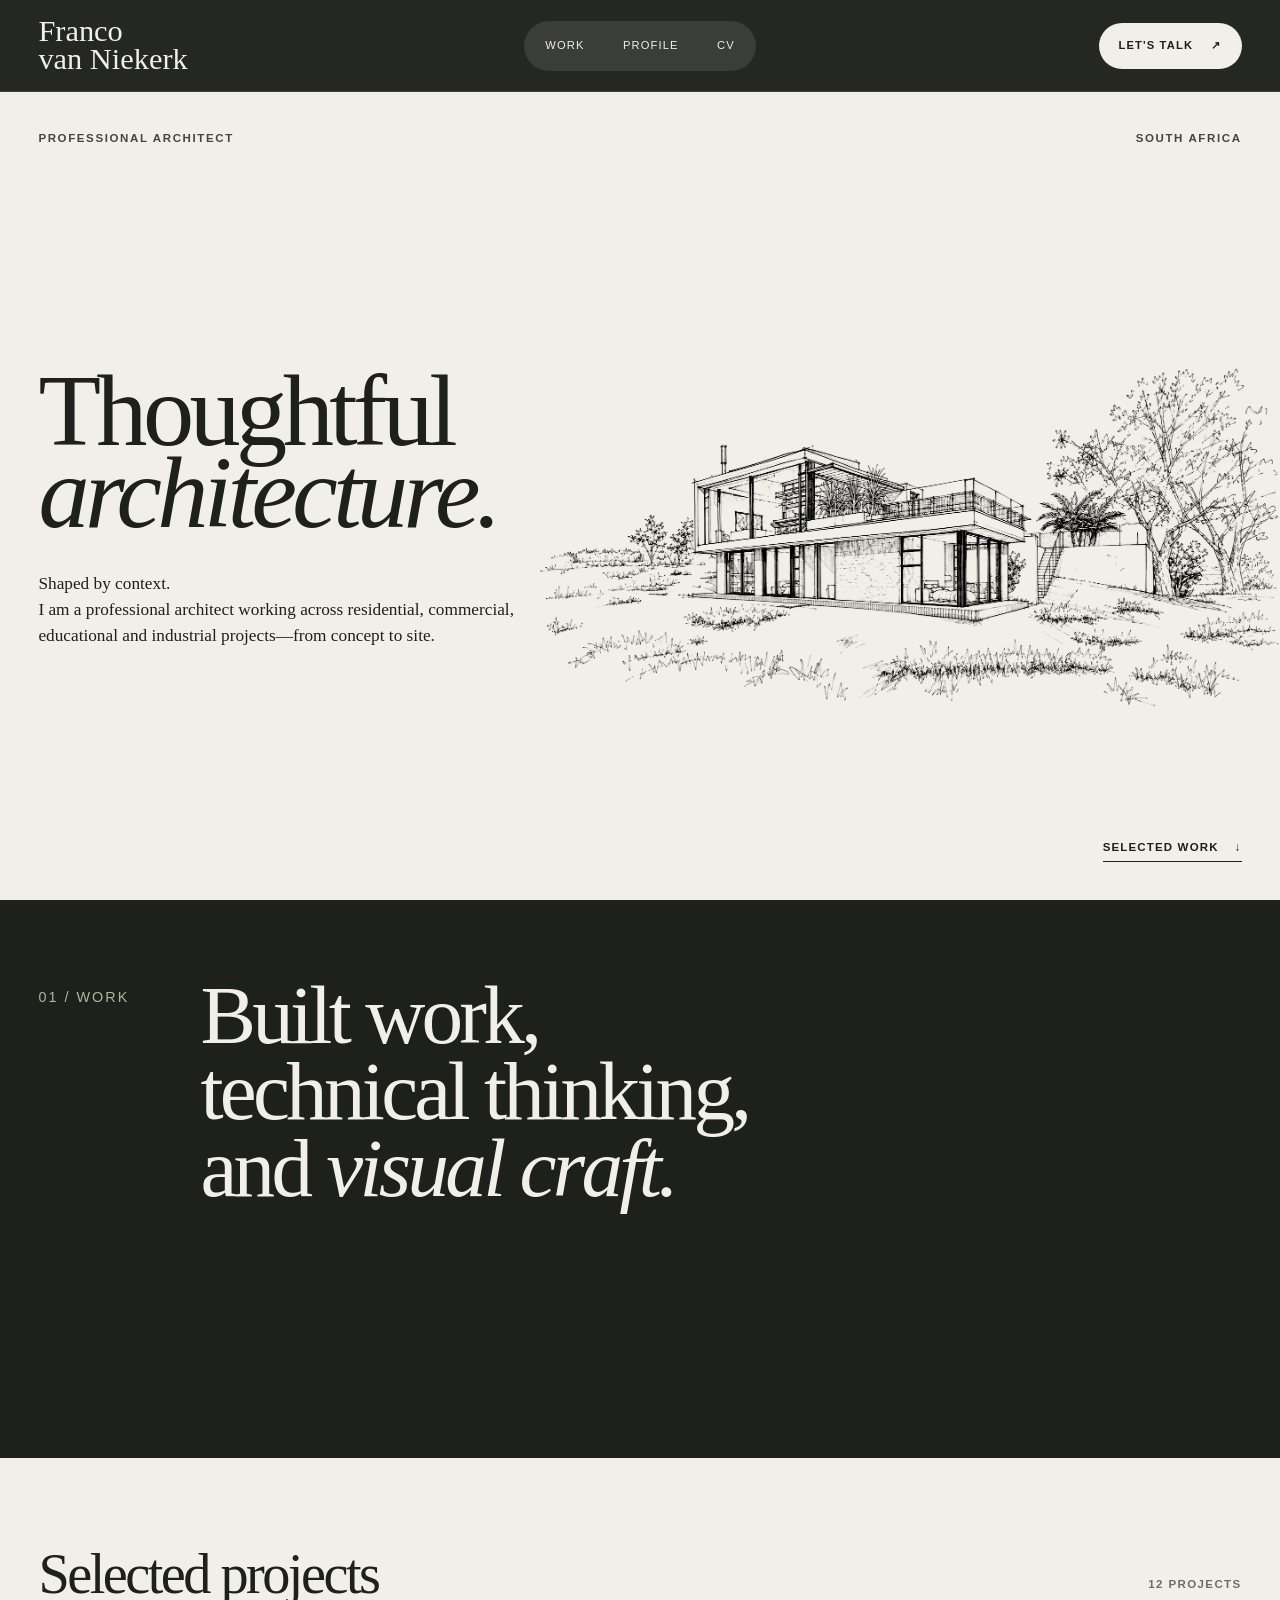
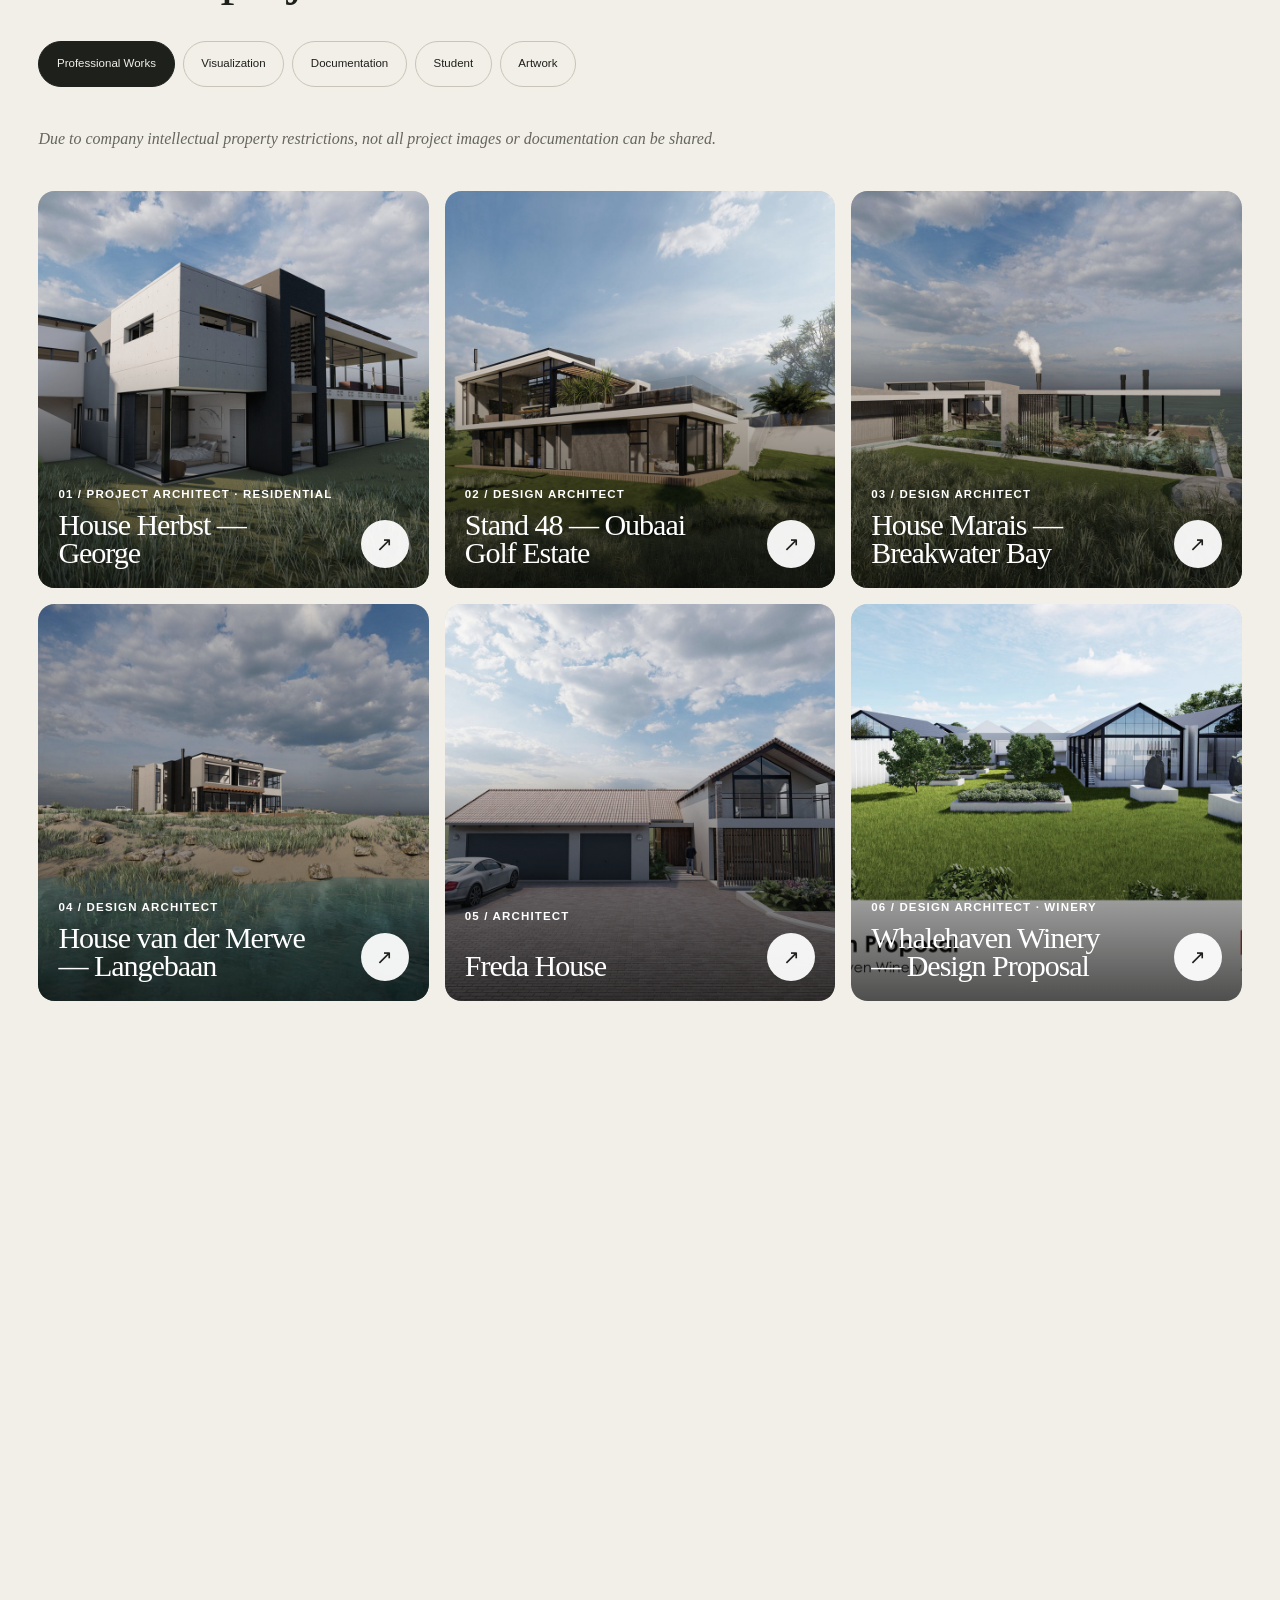
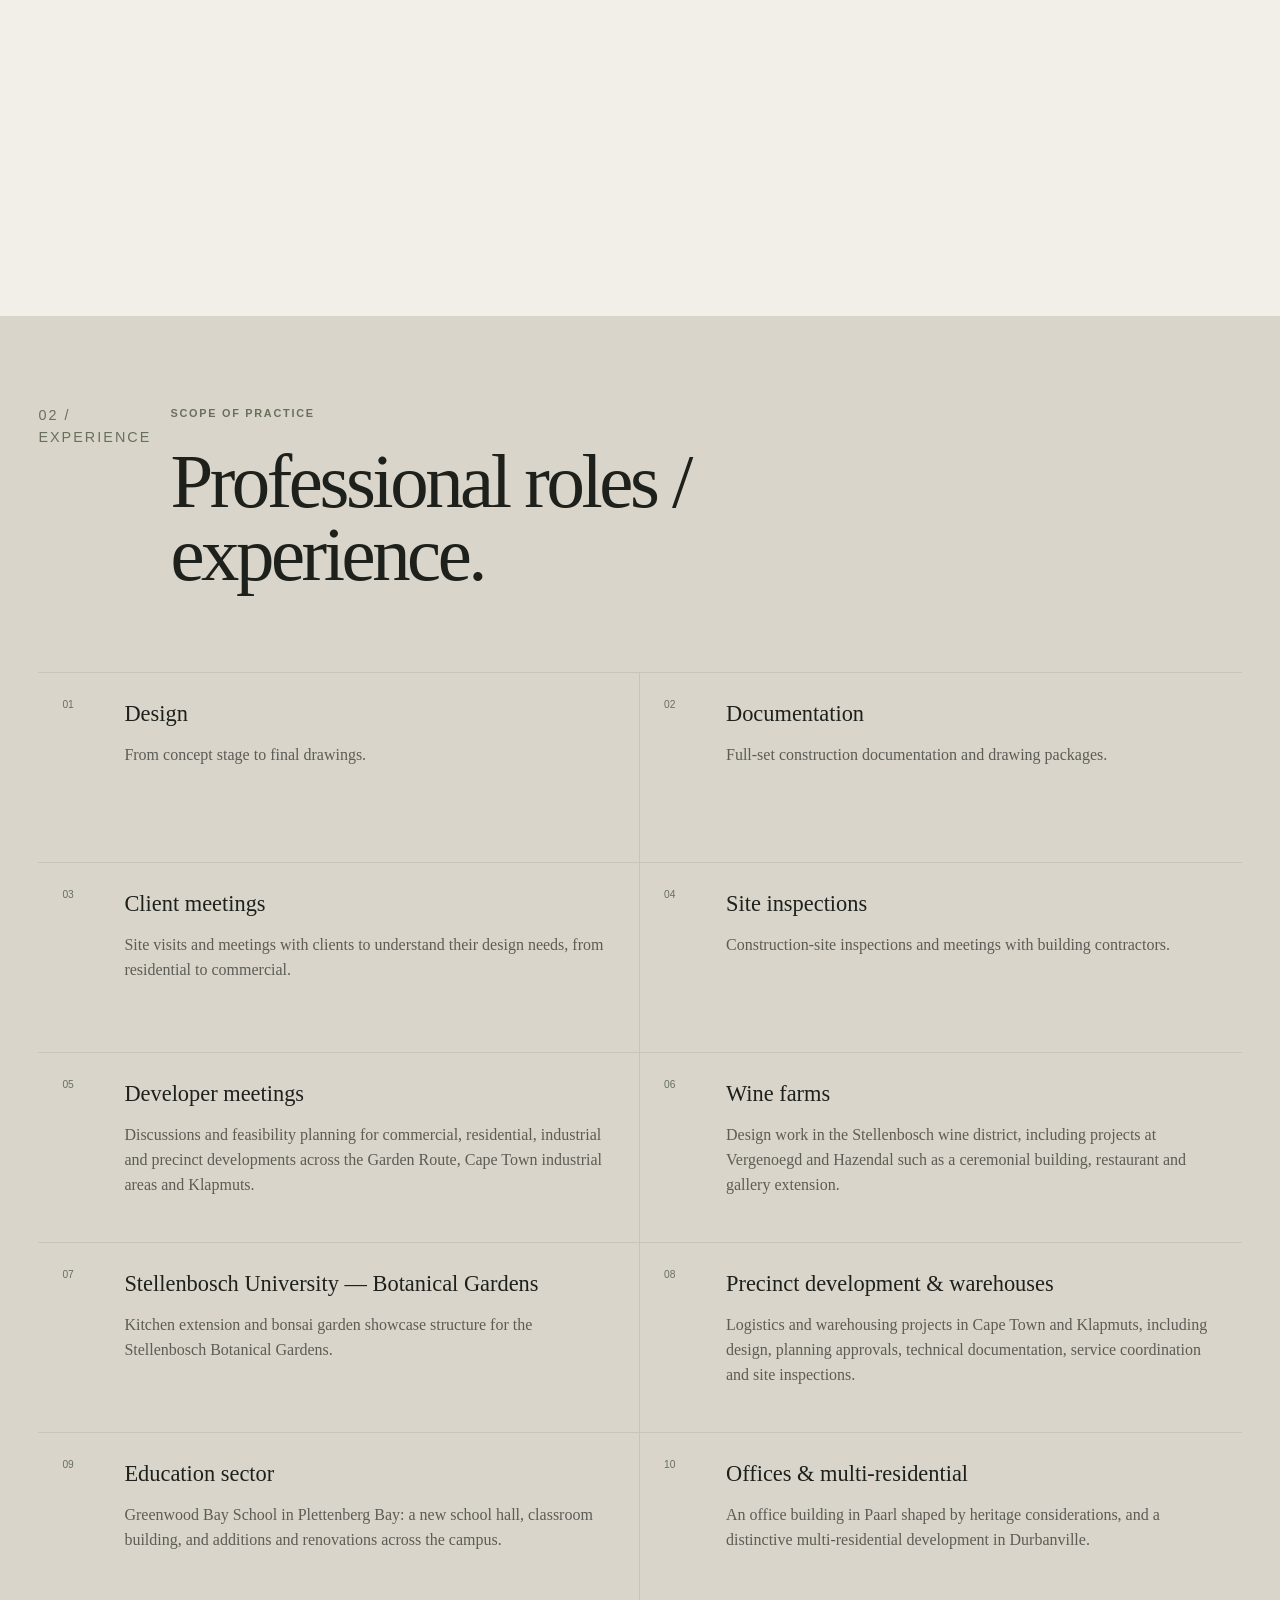
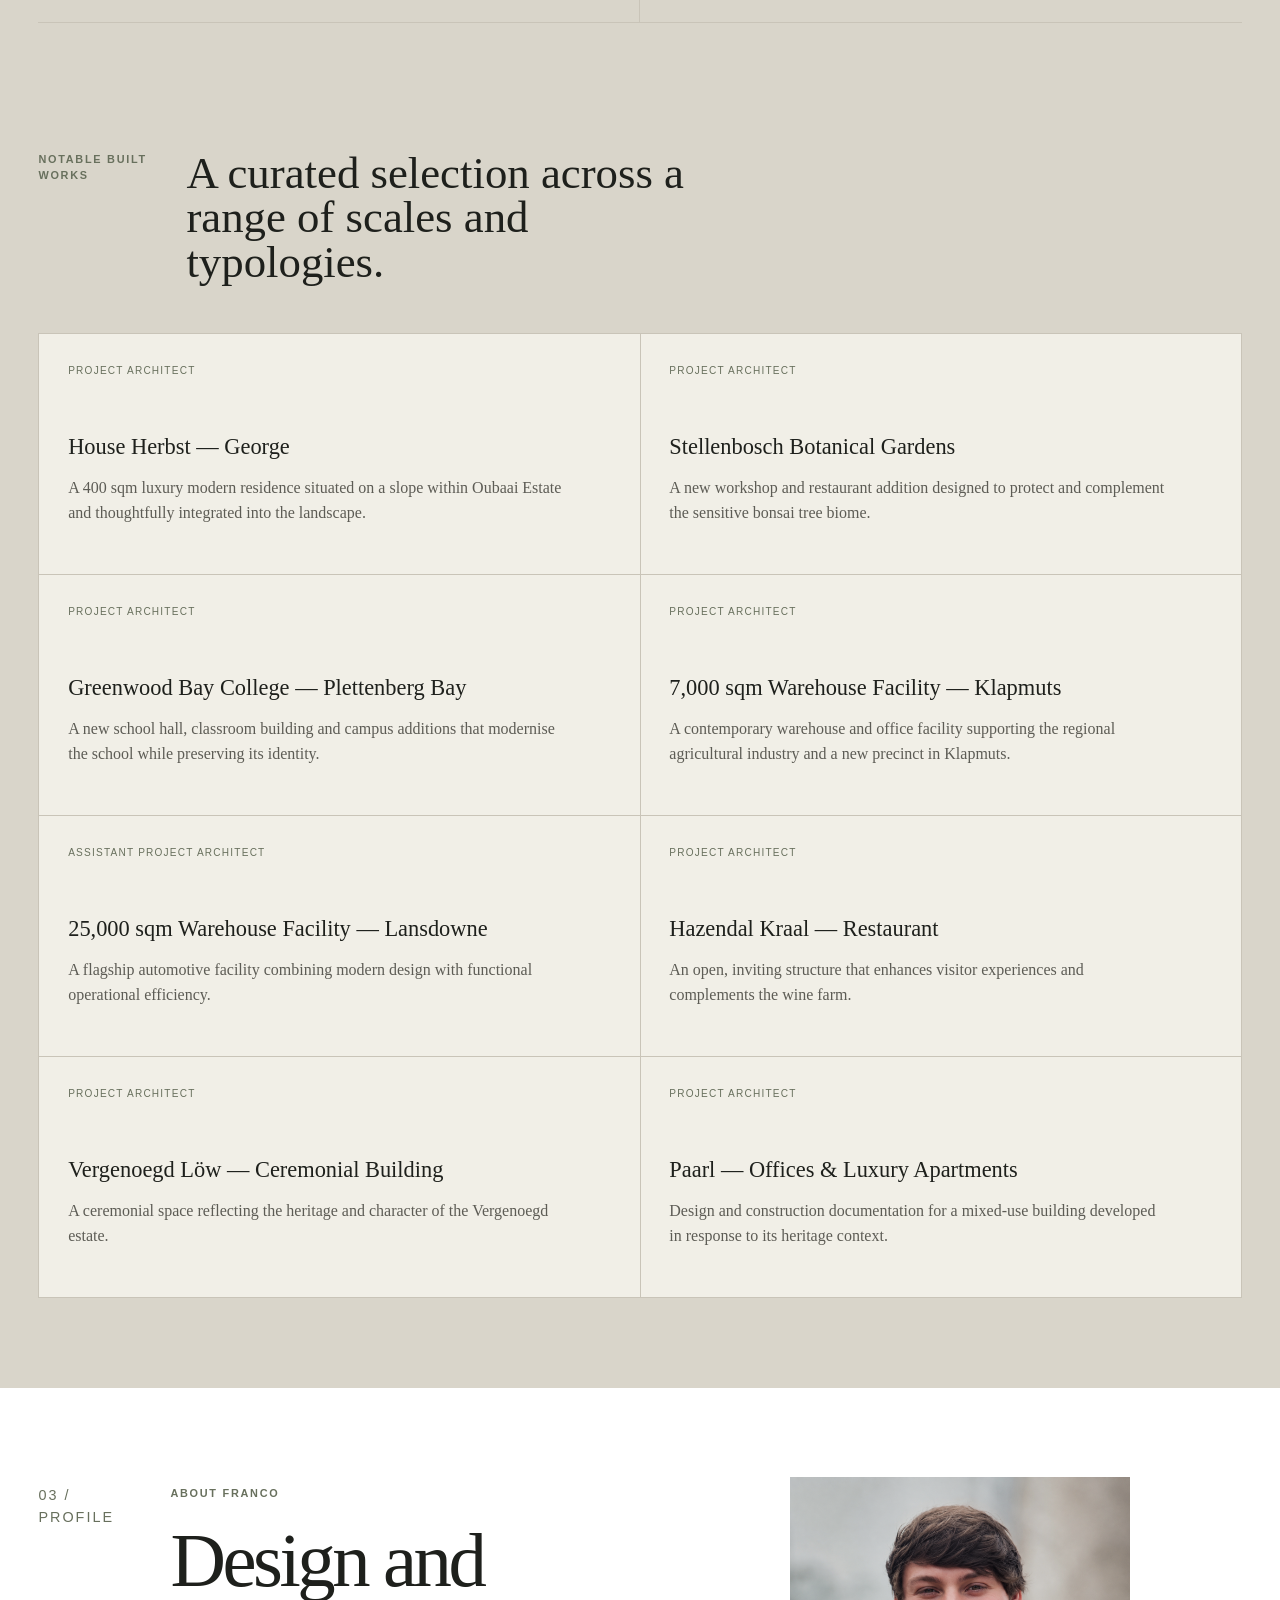
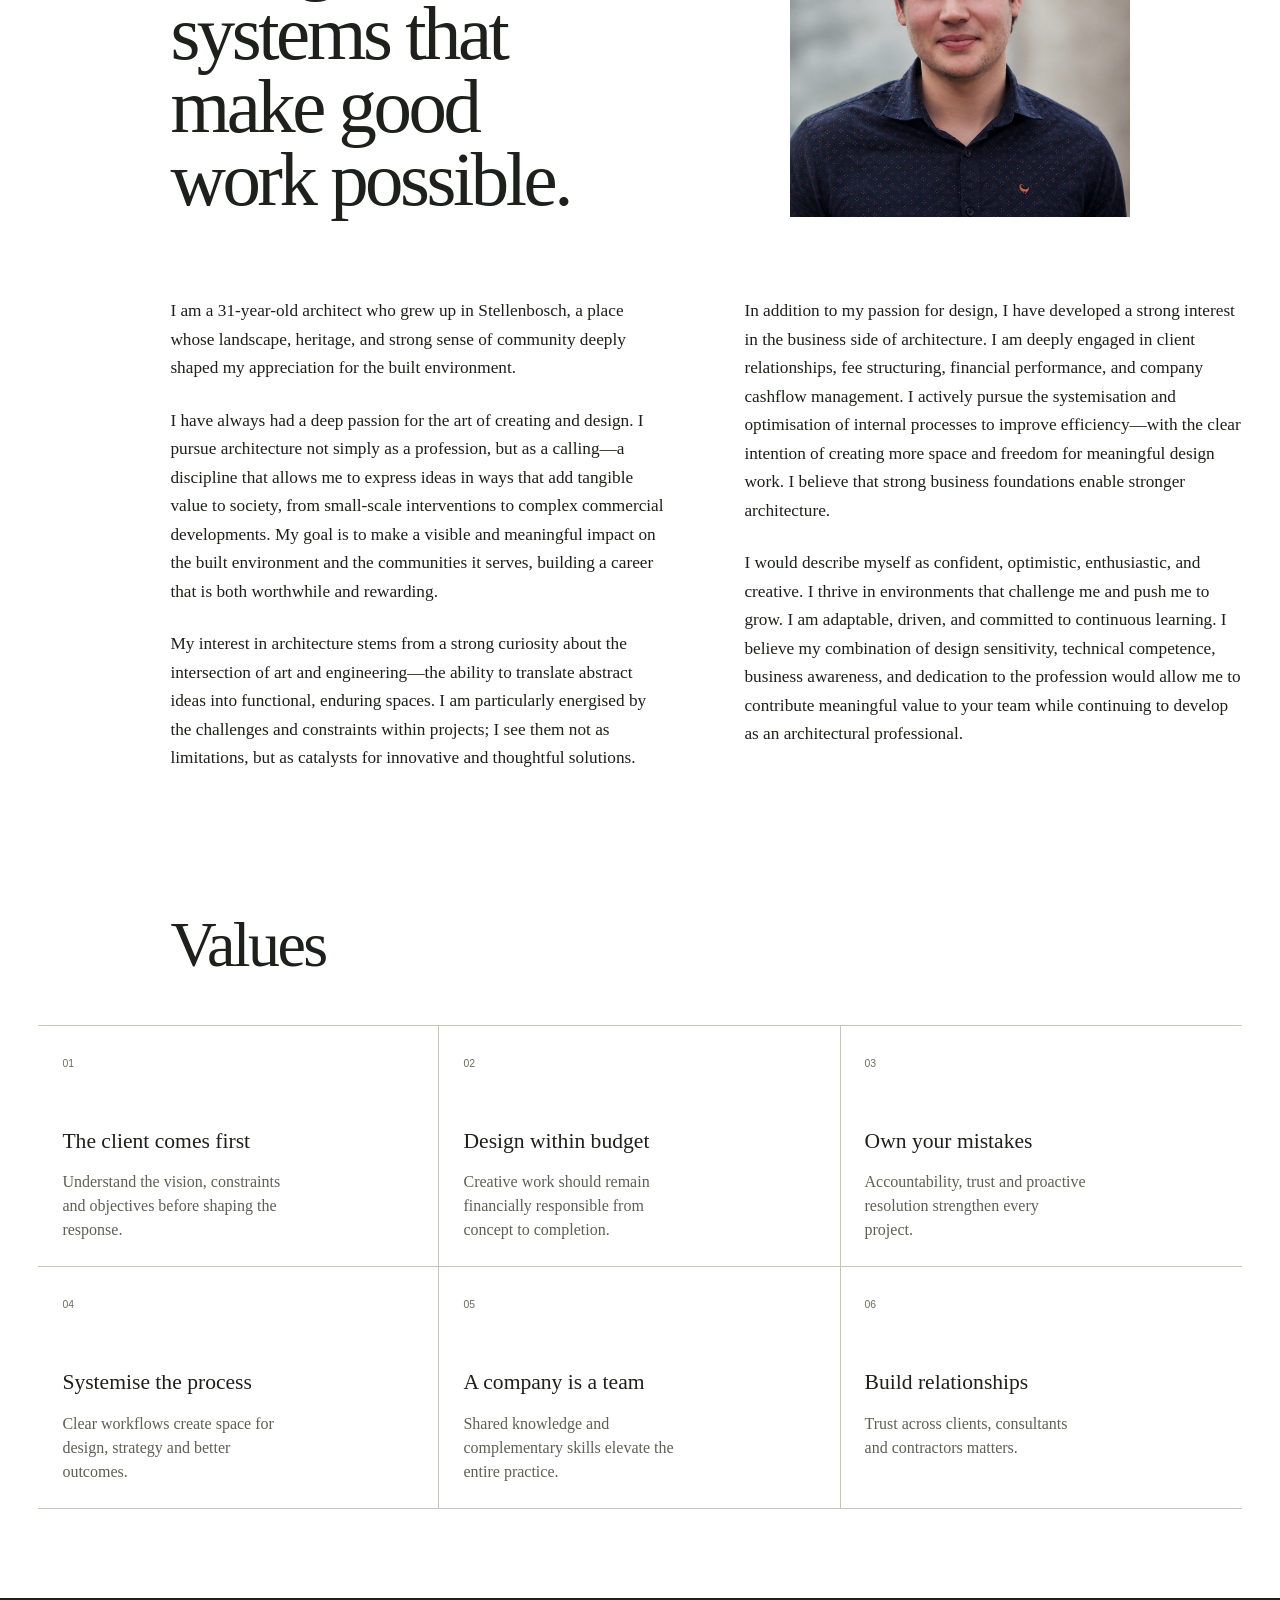
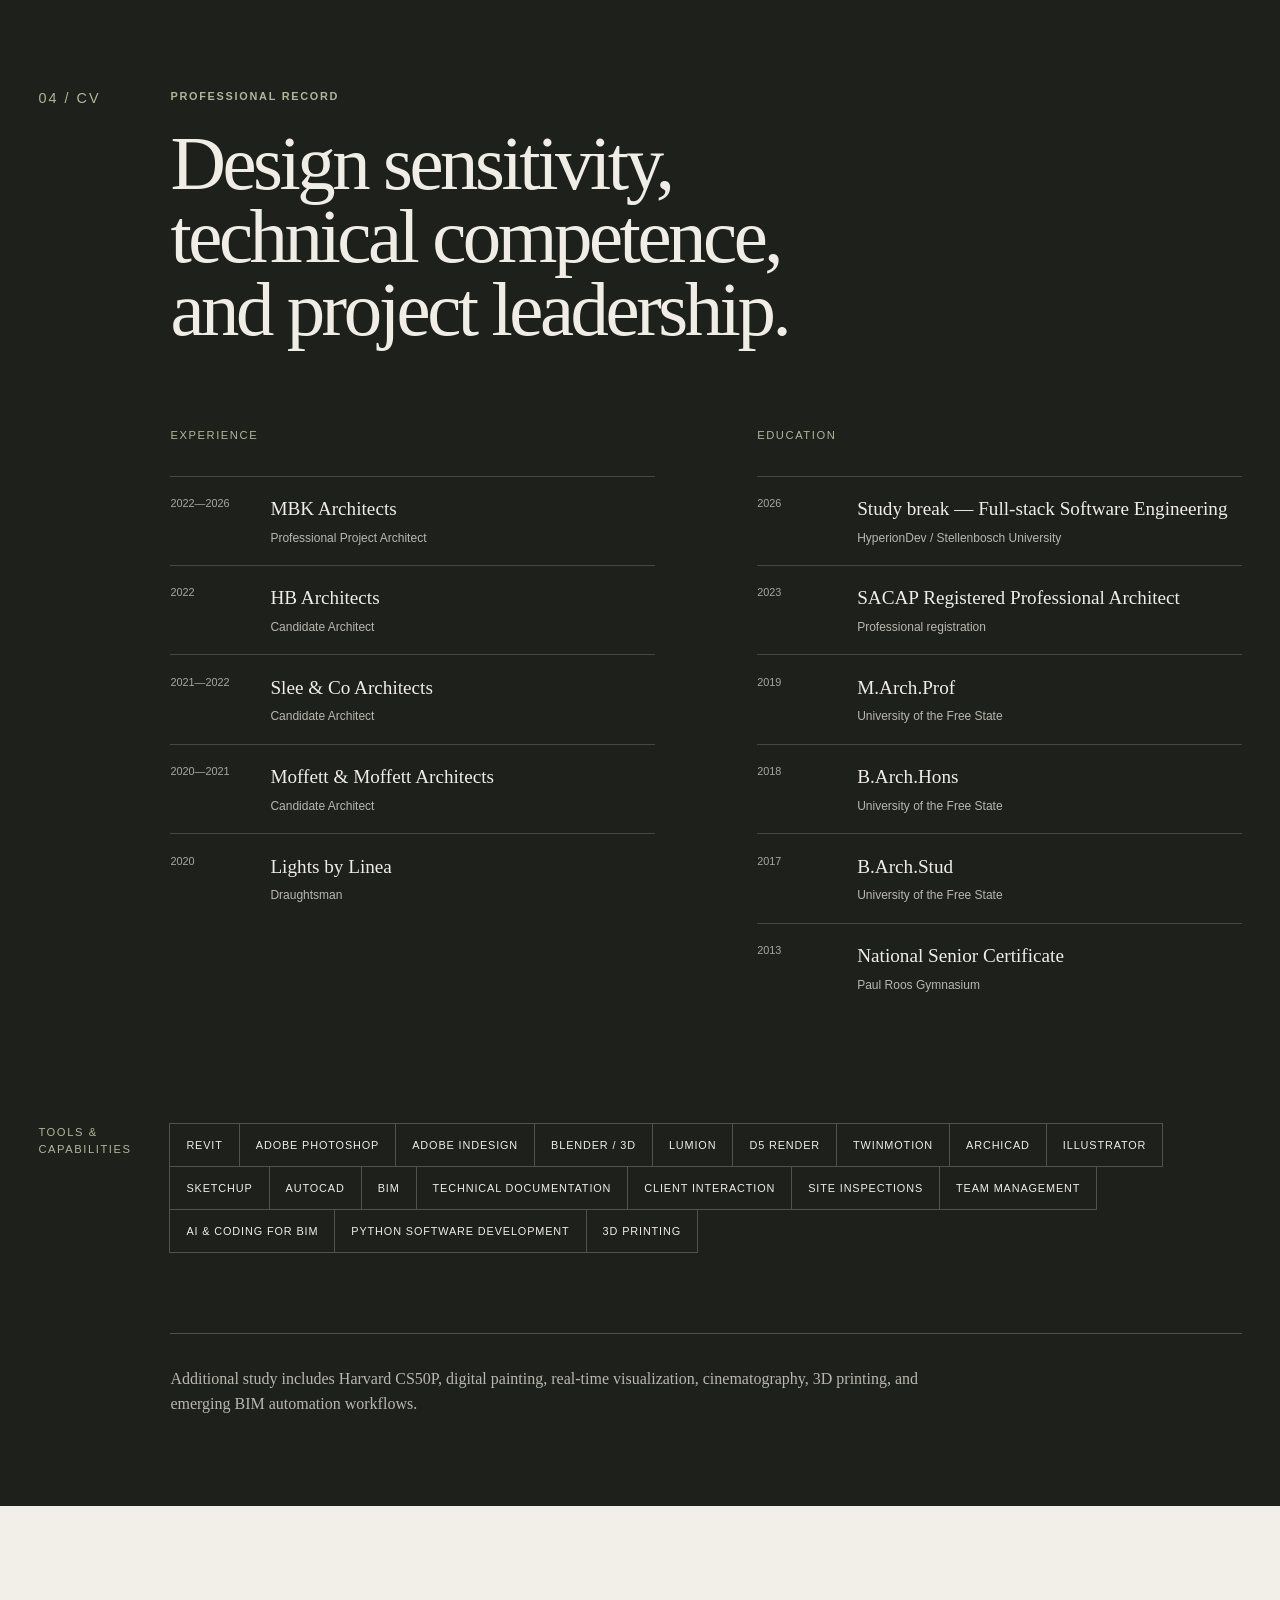
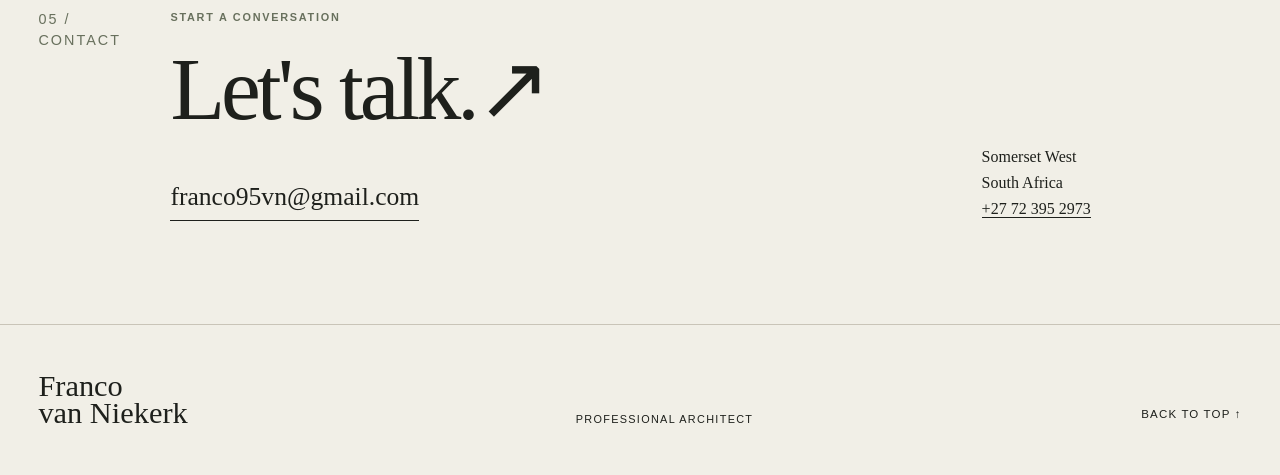
==== commit fd681fe3: "Tighten work introduction spacing" ====
--- a/index.html
+++ b/index.html
@@ -1,2 +1,2 @@
-<!DOCTYPE html><html lang="en"><head><meta charSet="utf-8"/><meta name="viewport" content="width=device-width, initial-scale=1"/><link rel="stylesheet" href="/_next/static/css/index.SD4Hd09V.css" data-rsc-css-href="/_next/static/css/index.SD4Hd09V.css" data-precedence="vite-rsc/importer-resources"/><link rel="modulepreload" fetchPriority="low" href="/_next/static/chunks/index-BGFcRjUy.js"/><script src="/_next/static/chunks/rolldown-runtime-C60lm6uB.js" type="module" async=""></script><script src="/_next/static/chunks/framework-BgSIrAUN.js" type="module" async=""></script><link rel="modulepreload" href="/_next/static/chunks/layout-segment-context-CfOPsCgZ.js" crossorigin=""/><link rel="modulepreload" href="/_next/static/chunks/portfolio-client-CIk_DT0o.js" crossorigin=""/><title>Franco van Niekerk — Professional Architect</title><meta name="description" content="Portfolio of Franco van Niekerk, a professional architect in South Africa working across design, documentation, visualization and project delivery."/><meta property="og:title" content="Franco van Niekerk — Professional Architect"/><meta property="og:description" content="Architecture, technical documentation, visualization and project delivery."/><meta property="og:type" content="website"/><meta property="og:image" content="https://www.francovanniekerk.com/og.png"/><meta property="og:image:width" content="1731"/><meta property="og:image:height" content="909"/><meta property="og:image:alt" content="Franco van Niekerk — Professional Architect"/><meta name="twitter:card" content="summary_large_image"/><meta name="twitter:title" content="Franco van Niekerk — Professional Architect"/><meta name="twitter:description" content="Architecture, technical documentation, visualization and project delivery."/><meta name="twitter:image" content="https://www.francovanniekerk.com/og.png"/><script>Object.assign(((self[Symbol.for("vinext.navigationRuntime")]??={bootstrap:{routeManifest:null},functions:{}}).bootstrap.rsc??={rsc:[]}),{params:{},nav:{"pathname":"/","searchParams":[]}})</script><link rel="modulepreload" href="/_next/static/chunks/index-BGFcRjUy.js" />
-</head><body><main id="top"><a class="skip-link" href="#content">Skip to content</a><header class="site-header"><a class="wordmark" href="#top" aria-label="Franco van Niekerk, home"><span>Franco</span><span>van Niekerk</span></a><nav id="primary-navigation" class="" aria-label="Primary navigation"><a href="#work">Work</a><a href="#profile">Profile</a><a href="#cv">CV</a></nav><a class="header-contact" href="#contact">Let&#x27;s talk <span aria-hidden="true">↗</span></a><button class="menu-button" aria-expanded="false" aria-controls="primary-navigation">Menu</button></header><div id="content"><section class="hero" aria-labelledby="hero-title"><div class="hero-kicker"><span>Professional Architect</span><span>South Africa</span></div><div class="hero-copy"><h1 id="hero-title">Thoughtful<br/><em>architecture.</em></h1><p class="hero-intro"><strong>Shaped by context.</strong> I am a professional architect working across residential, commercial, educational and industrial projects—from concept to site.</p></div><figure class="hero-figure hero-sketch"><img src="/hero-architectural-sketch-v4.png" alt="Loose black-ink architectural sketch of a contemporary residence at Oubaai Golf Estate" fetchPriority="high"/></figure><div class="hero-footer"><a class="hero-scroll" href="#work">Selected work <span aria-hidden="true">↓</span></a></div></section><section class="work-intro" id="work" data-reveal="true"><p class="section-index">01 / Work</p><h2>Built work, technical thinking, and <em>visual craft.</em></h2></section><section class="work-section section-pad" aria-labelledby="selected-projects-title"><div class="work-heading"><h2 id="selected-projects-title">Selected projects</h2><p>12<!-- --> projects</p></div><div class="filters" aria-label="Filter projects"><button class="active" aria-pressed="true">Professional Works</button><button class="" aria-pressed="false">Visualization</button><button class="" aria-pressed="false">Documentation</button><button class="" aria-pressed="false">Student</button><button class="" aria-pressed="false">Artwork</button></div><p class="ip-note">Due to company intellectual property restrictions, not all project images or documentation can be shared.</p><div class="project-grid" aria-live="polite"><article class="project-card card-1" data-reveal="true"><button aria-label="View House Herbst — George"><span class="project-image"><img src="/portfolio/house-herbst-george.jpg" alt="House Herbst — George" loading="eager"/></span><span class="project-meta"><span class="project-label">01<!-- --> / <!-- -->Project architect · Residential</span><strong>House Herbst — George</strong><span class="project-arrow" aria-hidden="true">↗</span></span></button></article><article class="project-card card-2" data-reveal="true"><button aria-label="View Stand 48 — Oubaai Golf Estate"><span class="project-image"><img src="/portfolio/stand-48-oubaai-golf-estate.jpg" alt="Stand 48 — Oubaai Golf Estate" loading="eager"/></span><span class="project-meta"><span class="project-label">02<!-- --> / <!-- -->Design Architect</span><strong>Stand 48 — Oubaai Golf Estate</strong><span class="project-arrow" aria-hidden="true">↗</span></span></button></article><article class="project-card card-3" data-reveal="true"><button aria-label="View House Marais — Breakwater Bay"><span class="project-image"><img src="/portfolio/house-marais-breakwater-bay.jpg" alt="House Marais — Breakwater Bay" loading="eager"/></span><span class="project-meta"><span class="project-label">03<!-- --> / <!-- -->Design Architect</span><strong>House Marais — Breakwater Bay</strong><span class="project-arrow" aria-hidden="true">↗</span></span></button></article><article class="project-card card-4" data-reveal="true"><button aria-label="View House van der Merwe — Langebaan"><span class="project-image"><img src="/portfolio/house-van-der-merwe-langebaan.jpg" alt="House van der Merwe — Langebaan" loading="lazy"/></span><span class="project-meta"><span class="project-label">04<!-- --> / <!-- -->Design Architect</span><strong>House van der Merwe — Langebaan</strong><span class="project-arrow" aria-hidden="true">↗</span></span></button></article><article class="project-card card-5" data-reveal="true"><button aria-label="View Freda House"><span class="project-image"><img src="/portfolio/freda-house.jpg" alt="Freda House" loading="lazy"/></span><span class="project-meta"><span class="project-label">05<!-- --> / <!-- -->Architect</span><strong>Freda House</strong><span class="project-arrow" aria-hidden="true">↗</span></span></button></article><article class="project-card card-6" data-reveal="true"><button aria-label="View Whalehaven Winery — Design Proposal"><span class="project-image"><img src="/portfolio/whalehaven-winery-design-proposal.jpg" alt="Whalehaven Winery — Design Proposal" loading="lazy"/></span><span class="project-meta"><span class="project-label">06<!-- --> / <!-- -->Design Architect · Winery</span><strong>Whalehaven Winery — Design Proposal</strong><span class="project-arrow" aria-hidden="true">↗</span></span></button></article><article class="project-card card-1" data-reveal="true"><button aria-label="View Vergenoegd Löw — Ceremonial Building"><span class="project-image"><img src="/portfolio/vergenoegd-low-ceremonial-building.jpg" alt="Vergenoegd Löw — Ceremonial Building" loading="lazy"/></span><span class="project-meta"><span class="project-label">07<!-- --> / <!-- -->Project architect · Ceremonial building</span><strong>Vergenoegd Löw — Ceremonial Building</strong><span class="project-arrow" aria-hidden="true">↗</span></span></button></article><article class="project-card card-2" data-reveal="true"><button aria-label="View Hazendal Kraal"><span class="project-image"><img src="/portfolio/hazendal-kraal.jpg" alt="Hazendal Kraal" loading="lazy"/></span><span class="project-meta"><span class="project-label">08<!-- --> / <!-- -->Project architect · Restaurant</span><strong>Hazendal Kraal</strong><span class="project-arrow" aria-hidden="true">↗</span></span></button></article><article class="project-card card-3" data-reveal="true"><button aria-label="View Stellenbosch Botanical Gardens"><span class="project-image"><img src="/portfolio/stellenbosch-botanical-gardens.jpg" alt="Stellenbosch Botanical Gardens" loading="lazy"/></span><span class="project-meta"><span class="project-label">09<!-- --> / <!-- -->Project architect · Workshop and restaurant addition</span><strong>Stellenbosch Botanical Gardens</strong><span class="project-arrow" aria-hidden="true">↗</span></span></button></article><article class="project-card card-4" data-reveal="true"><button aria-label="View Greenwood Bay School Hall"><span class="project-image"><img src="/portfolio/greenwood-bay-school-hall.jpg" alt="Greenwood Bay School Hall" loading="lazy"/></span><span class="project-meta"><span class="project-label">10<!-- --> / <!-- -->Project architect · Education</span><strong>Greenwood Bay School Hall</strong><span class="project-arrow" aria-hidden="true">↗</span></span></button></article><article class="project-card card-5" data-reveal="true"><button aria-label="View We Buy Cars — Lansdowne"><span class="project-image"><img src="/portfolio/we-buy-cars-lansdowne.jpg" alt="We Buy Cars — Lansdowne" loading="lazy"/></span><span class="project-meta"><span class="project-label">11<!-- --> / <!-- -->Project Architect</span><strong>We Buy Cars — Lansdowne</strong><span class="project-arrow" aria-hidden="true">↗</span></span></button></article><article class="project-card card-6" data-reveal="true"><button aria-label="View Smith Power"><span class="project-image"><img src="/portfolio/smith-power.jpg" alt="Smith Power" loading="lazy"/></span><span class="project-meta"><span class="project-label">12<!-- --> / <!-- -->Project Architect</span><strong>Smith Power</strong><span class="project-arrow" aria-hidden="true">↗</span></span></button></article></div></section><section class="roles-section section-pad" id="experience" data-reveal="true"><div class="section-heading "><p class="section-index">02 / Experience</p><div><p class="eyebrow">Scope of practice</p><h2>Professional roles / experience.</h2></div></div><div class="roles-grid"><article><span>01</span><div><h3>Design</h3><p>From concept stage to final drawings.</p></div></article><article><span>02</span><div><h3>Documentation</h3><p>Full-set construction documentation and drawing packages.</p></div></article><article><span>03</span><div><h3>Client meetings</h3><p>Site visits and meetings with clients to understand their design needs, from residential to commercial.</p></div></article><article><span>04</span><div><h3>Site inspections</h3><p>Construction-site inspections and meetings with building contractors.</p></div></article><article><span>05</span><div><h3>Developer meetings</h3><p>Discussions and feasibility planning for commercial, residential, industrial and precinct developments across the Garden Route, Cape Town industrial areas and Klapmuts.</p></div></article><article><span>06</span><div><h3>Wine farms</h3><p>Design work in the Stellenbosch wine district, including projects at Vergenoegd and Hazendal such as a ceremonial building, restaurant and gallery extension.</p></div></article><article><span>07</span><div><h3>Stellenbosch University — Botanical Gardens</h3><p>Kitchen extension and bonsai garden showcase structure for the Stellenbosch Botanical Gardens.</p></div></article><article><span>08</span><div><h3>Precinct development &amp; warehouses</h3><p>Logistics and warehousing projects in Cape Town and Klapmuts, including design, planning approvals, technical documentation, service coordination and site inspections.</p></div></article><article><span>09</span><div><h3>Education sector</h3><p>Greenwood Bay School in Plettenberg Bay: a new school hall, classroom building, and additions and renovations across the campus.</p></div></article><article><span>10</span><div><h3>Offices &amp; multi-residential</h3><p>An office building in Paarl shaped by heritage considerations, and a distinctive multi-residential development in Durbanville.</p></div></article></div><div class="notable-heading"><p class="eyebrow">Notable built works</p><h3>A curated selection across a range of scales and typologies.</h3></div><div class="notable-grid"><article><p class="work-role">Project Architect</p><h3>House Herbst — George</h3><p>A 400 sqm luxury modern residence situated on a slope within Oubaai Estate and thoughtfully integrated into the landscape.</p></article><article><p class="work-role">Project Architect</p><h3>Stellenbosch Botanical Gardens</h3><p>A new workshop and restaurant addition designed to protect and complement the sensitive bonsai tree biome.</p></article><article><p class="work-role">Project Architect</p><h3>Greenwood Bay College — Plettenberg Bay</h3><p>A new school hall, classroom building and campus additions that modernise the school while preserving its identity.</p></article><article><p class="work-role">Project Architect</p><h3>7,000 sqm Warehouse Facility — Klapmuts</h3><p>A contemporary warehouse and office facility supporting the regional agricultural industry and a new precinct in Klapmuts.</p></article><article><p class="work-role">Assistant Project Architect</p><h3>25,000 sqm Warehouse Facility — Lansdowne</h3><p>A flagship automotive facility combining modern design with functional operational efficiency.</p></article><article><p class="work-role">Project Architect</p><h3>Hazendal Kraal — Restaurant</h3><p>An open, inviting structure that enhances visitor experiences and complements the wine farm.</p></article><article><p class="work-role">Project Architect</p><h3>Vergenoegd Löw — Ceremonial Building</h3><p>A ceremonial space reflecting the heritage and character of the Vergenoegd estate.</p></article><article><p class="work-role">Project Architect</p><h3>Paarl — Offices &amp; Luxury Apartments</h3><p>Design and construction documentation for a mixed-use building developed in response to its heritage context.</p></article></div></section><section class="profile-section section-pad" id="profile" data-reveal="true"><div class="profile-heading-layout"><div class="section-heading "><p class="section-index">03 / Profile</p><div><p class="eyebrow">About Franco</p><h2>Design and systems that make good work possible.</h2></div></div><figure class="profile-photo"><img src="/franco-profile.png" alt="Portrait of Franco van Niekerk"/></figure></div><div class="profile-biography"><p>I am a 31-year-old architect who grew up in Stellenbosch, a place whose landscape, heritage, and strong sense of community deeply shaped my appreciation for the built environment.</p><p>I have always had a deep passion for the art of creating and design. I pursue architecture not simply as a profession, but as a calling—a discipline that allows me to express ideas in ways that add tangible value to society, from small-scale interventions to complex commercial developments. My goal is to make a visible and meaningful impact on the built environment and the communities it serves, building a career that is both worthwhile and rewarding.</p><p>My interest in architecture stems from a strong curiosity about the intersection of art and engineering—the ability to translate abstract ideas into functional, enduring spaces. I am particularly energised by the challenges and constraints within projects; I see them not as limitations, but as catalysts for innovative and thoughtful solutions.</p><p>In addition to my passion for design, I have developed a strong interest in the business side of architecture. I am deeply engaged in client relationships, fee structuring, financial performance, and company cashflow management. I actively pursue the systemisation and optimisation of internal processes to improve efficiency—with the clear intention of creating more space and freedom for meaningful design work. I believe that strong business foundations enable stronger architecture.</p><p>I would describe myself as confident, optimistic, enthusiastic, and creative. I thrive in environments that challenge me and push me to grow. I am adaptable, driven, and committed to continuous learning. I believe my combination of design sensitivity, technical competence, business awareness, and dedication to the profession would allow me to contribute meaningful value to your team while continuing to develop as an architectural professional.</p></div><h3 class="values-title">Values</h3><div class="principles-grid"><article><span>01</span><h3>The client comes first</h3><p>Understand the vision, constraints and objectives before shaping the response.</p></article><article><span>02</span><h3>Design within budget</h3><p>Creative work should remain financially responsible from concept to completion.</p></article><article><span>03</span><h3>Own your mistakes</h3><p>Accountability, trust and proactive resolution strengthen every project.</p></article><article><span>04</span><h3>Systemise the process</h3><p>Clear workflows create space for design, strategy and better outcomes.</p></article><article><span>05</span><h3>A company is a team</h3><p>Shared knowledge and complementary skills elevate the entire practice.</p></article><article><span>06</span><h3>Build relationships</h3><p>Trust across clients, consultants and contractors matters.</p></article></div></section><section class="cv-section section-pad" id="cv" data-reveal="true"><div class="section-heading light"><p class="section-index">04 / CV</p><div><p class="eyebrow">Professional record</p><h2>Design sensitivity, technical competence, and project leadership.</h2></div></div><div class="cv-grid"><div class="cv-column"><h3>Experience</h3><div class="timeline"><div><span>2022—2026</span><strong>MBK Architects</strong><p>Professional Project Architect</p></div><div><span>2022</span><strong>HB Architects</strong><p>Candidate Architect</p></div><div><span>2021—2022</span><strong>Slee &amp; Co Architects</strong><p>Candidate Architect</p></div><div><span>2020—2021</span><strong>Moffett &amp; Moffett Architects</strong><p>Candidate Architect</p></div><div><span>2020</span><strong>Lights by Linea</strong><p>Draughtsman</p></div></div></div><div class="cv-column"><h3>Education</h3><div class="timeline"><div><span>2026</span><strong>Study break — Full-stack Software Engineering</strong><p>HyperionDev / Stellenbosch University</p></div><div><span>2023</span><strong>SACAP Registered Professional Architect</strong><p>Professional registration</p></div><div><span>2019</span><strong>M.Arch.Prof</strong><p>University of the Free State</p></div><div><span>2018</span><strong>B.Arch.Hons</strong><p>University of the Free State</p></div><div><span>2017</span><strong>B.Arch.Stud</strong><p>University of the Free State</p></div><div><span>2013</span><strong>National Senior Certificate</strong><p>Paul Roos Gymnasium</p></div></div></div></div><div class="skills-block"><h3>Tools &amp; capabilities</h3><div class="skill-tags"><span>Revit</span><span>Adobe Photoshop</span><span>Adobe InDesign</span><span>Blender / 3D</span><span>Lumion</span><span>D5 Render</span><span>Twinmotion</span><span>Archicad</span><span>Illustrator</span><span>SketchUp</span><span>AutoCAD</span><span>BIM</span><span>Technical documentation</span><span>Client interaction</span><span>Site inspections</span><span>Team management</span><span>AI &amp; coding for BIM</span><span>Python software development</span><span>3D printing</span></div></div><div class="cv-actions"><p>Additional study includes Harvard CS50P, digital painting, real-time visualization, cinematography, 3D printing, and emerging BIM automation workflows.</p></div></section><section class="contact-section" id="contact" data-reveal="true"><p class="section-index">05 / Contact</p><div><p class="eyebrow">Start a conversation</p><h2>Let&#x27;s talk.<span aria-hidden="true">↗</span></h2><a class="contact-email" href="mailto:franco95vn@gmail.com">franco95vn@gmail.com</a></div><div class="contact-details"><p>Somerset West<br/>South Africa</p><a href="tel:+27723952973">+27 72 395 2973</a></div></section></div><footer><a class="wordmark" href="#top"><span>Franco</span><span>van Niekerk</span></a><p>Professional Architect</p><a class="text-link" href="#top">Back to top ↑</a></footer></main><script type="application/ld+json">{"@context":"https://schema.org","@type":"Person","name":"Franco van Niekerk","jobTitle":"Professional Architect","email":"mailto:franco95vn@gmail.com","telephone":"+27 72 395 2973","address":{"@type":"PostalAddress","addressLocality":"Somerset West","addressCountry":"ZA"},"url":"https://www.francovanniekerk.com/"}</script><script type="module" src="/_next/static/chunks/index-BGFcRjUy.js" id="_R_" async=""></script><script>((self[Symbol.for("vinext.navigationRuntime")]??={bootstrap:{routeManifest:null},functions:{}}).bootstrap.rsc??={rsc:[]}).rsc.push("2:I[\"8033614ae8fa\",[],\"Children\",1]\n")</script><script>((self[Symbol.for("vinext.navigationRuntime")]??={bootstrap:{routeManifest:null},functions:{}}).bootstrap.rsc??={rsc:[]}).rsc.push("3:I[\"c2d308dd323c\",[],\"GlobalErrorBoundary\",1]\n")</script><script>((self[Symbol.for("vinext.navigationRuntime")]??={bootstrap:{routeManifest:null},functions:{}}).bootstrap.rsc??={rsc:[]}).rsc.push("4:I[\"ecfeea4c79da\",[],\"default\",1]\n")</script><script>((self[Symbol.for("vinext.navigationRuntime")]??={bootstrap:{routeManifest:null},functions:{}}).bootstrap.rsc??={rsc:[]}).rsc.push("5:I[\"c2d308dd323c\",[],\"ErrorBoundary\",1]\n")</script><script>((self[Symbol.for("vinext.navigationRuntime")]??={bootstrap:{routeManifest:null},functions:{}}).bootstrap.rsc??={rsc:[]}).rsc.push("6:I[\"0b1ae3af7320\",[],\"LayoutSegmentProvider\",1]\n")</script><script>((self[Symbol.for("vinext.navigationRuntime")]??={bootstrap:{routeManifest:null},functions:{}}).bootstrap.rsc??={rsc:[]}).rsc.push("7:I[\"8033614ae8fa\",[],\"Slot\",1]\n")</script><script>((self[Symbol.for("vinext.navigationRuntime")]??={bootstrap:{routeManifest:null},functions:{}}).bootstrap.rsc??={rsc:[]}).rsc.push("8:I[\"60d934a7d4d3\",[],\"AppRouterScrollTarget\",1]\n")</script><script>((self[Symbol.for("vinext.navigationRuntime")]??={bootstrap:{routeManifest:null},functions:{}}).bootstrap.rsc??={rsc:[]}).rsc.push("9:I[\"c2d308dd323c\",[],\"RedirectBoundary\",1]\n")</script><script>((self[Symbol.for("vinext.navigationRuntime")]??={bootstrap:{routeManifest:null},functions:{}}).bootstrap.rsc??={rsc:[]}).rsc.push(":HL[\"/_next/static/css/index.SD4Hd09V.css\",\"style\"     ]\n")</script><script>((self[Symbol.for("vinext.navigationRuntime")]??={bootstrap:{routeManifest:null},functions:{}}).bootstrap.rsc??={rsc:[]}).rsc.push("0:{\"__route\":\"route:/\",\"__interceptionContext\":null,\"__layoutIds\":[\"layout:/\"],\"__rootLayout\":\"/\",\"__sourcePage\":\"/page\",\"page:/\":\"$L1\",\"layout:/\":[[[[\"$\",\"link\",\"css:/_next/static/css/index.SD4Hd09V.css\",{\"rel\":\"stylesheet\",\"precedence\":\"vite-rsc/importer-resources\",\"href\":\"/_next/static/css/index.SD4Hd09V.css\",\"data-rsc-css-href\":\"/_next/static/css/index.SD4Hd09V.css\"}],\"$undefined\"],[\"$\",\"html\",null,{\"lang\":\"en\",\"children\":[\"$\",\"body\",null,{\"children\":[[\"$\",\"$L2\",null,{}],[\"$\",\"script\",null,{\"type\":\"application/ld+json\",\"dangerouslySetInnerHTML\":{\"__html\":\"{\\\"@context\\\":\\\"https://schema.org\\\",\\\"@type\\\":\\\"Person\\\",\\\"name\\\":\\\"Franco van Niekerk\\\",\\\"jobTitle\\\":\\\"Professional Architect\\\",\\\"email\\\":\\\"mailto:franco95vn@gmail.com\\\",\\\"telephone\\\":\\\"+27 72 395 2973\\\",\\\"address\\\":{\\\"@type\\\":\\\"PostalAddress\\\",\\\"addressLocality\\\":\\\"Somerset West\\\",\\\"addressCountry\\\":\\\"ZA\\\"},\\\"url\\\":\\\"https://www.francovanniekerk.com/\\\"}\"}}]]}]}]],null],\"route:/\":[[[\"$\",\"meta\",null,{\"charSet\":\"utf-8\"}],[[\"$\",\"title\",\"0\",{\"children\":\"Franco van Niekerk — Professional Architect\"}],[\"$\",\"meta\",\"1\",{\"name\":\"description\",\"content\":\"Portfolio of Franco van Niekerk, a professional architect in South Africa working across design, documentation, visualization and project delivery.\"}],[\"$\",\"meta\",\"2\",{\"property\":\"og:title\",\"content\":\"Franco van Niekerk — Professional Architect\"}],[\"$\",\"meta\",\"3\",{\"property\":\"og:description\",\"content\":\"Architecture, technical documentation, visualization and project delivery.\"}],[\"$\",\"meta\",\"4\",{\"property\":\"og:type\",\"content\":\"website\"}],[\"$\",\"meta\",\"5\",{\"property\":\"og:image\",\"content\":\"https://www.francovanniekerk.com/og.png\"}],[\"$\",\"meta\",\"6\",{\"property\":\"og:image:width\",\"content\":\"1731\"}],[\"$\",\"meta\",\"7\",{\"property\":\"og:image:height\",\"content\":\"909\"}],[\"$\",\"meta\",\"8\",{\"property\":\"og:image:alt\",\"content\":\"Franco van Niekerk — Professional Architect\"}],[\"$\",\"meta\",\"9\",{\"name\":\"twitter:card\",\"content\":\"summary_large_image\"}],[\"$\",\"meta\",\"10\",{\"name\":\"twitter:title\",\"content\":\"Franco van Niekerk — Professional Architect\"}],[\"$\",\"meta\",\"11\",{\"name\":\"twitter:description\",\"content\":\"Architecture, technical documentation, visualization and project delivery.\"}],[\"$\",\"meta\",\"12\",{\"name\":\"twitter:image\",\"content\":\"https://www.francovanniekerk.com/og.png\"}]],[[\"$\",\"meta\",\"0\",{\"name\":\"viewport\",\"content\":\"width=device-width, initial-scale=1\"}]]],[\"$\",\"$L3\",null,{\"fallback\":\"$4\",\"children\":[\"$\",\"$L5\",null,{\"fallback\":\"$4\",\"children\":[\"$\",\"$L6\",null,{\"providerId\":\"layout:/\",\"segmentMap\":{\"children\":[]},\"children\":[\"$\",\"$L7\",null,{\"id\":\"layout:/\",\"parallelSlots\":\"$undefined\",\"children\":[\"$\",\"$L8\",null,{\"children\":[\"$\",\"$L9\",null,{\"children\":[[\"$\",\"$L6\",null,{\"providerId\":\"page:/\",\"segmentMap\":{\"children\":[\"__PAGE__\"]},\"children\":[\"$\",\"$L7\",null,{\"id\":\"page:/\"}]}],null]}]}]}]}]}]}],null,null],\"__layoutFlags\":{\"layout:/\":\"s\"},\"__artifactCompatibility\":{\"schemaVersion\":1,\"graphVersion\":\"app-route-graph:1177fd80f83fa7b0\",\"deploymentVersion\":\"93e55acf-d00d-4b15-b7e7-8e881869a516\",\"appElementsSchemaVersion\":1,\"rscPayloadSchemaVersion\":1,\"rootBoundaryId\":\"/\",\"renderEpoch\":null},\"__renderObservation\":{\"schemaVersion\":1,\"output\":{\"kind\":\"app-rsc\",\"mountedSlotsFingerprint\":null,\"renderEpoch\":null,\"rootBoundaryId\":\"/\",\"routeId\":\"route:/\"},\"completeness\":\"partial\",\"boundaryOutcome\":{\"kind\":\"unknown\"},\"requestApis\":[{\"kind\":\"connection\",\"status\":\"unknown\"},{\"kind\":\"cookies\",\"status\":\"unknown\"},{\"kind\":\"draftMode\",\"status\":\"unknown\"},{\"kind\":\"headers\",\"status\":\"unknown\"},{\"kind\":\"params\",\"status\":\"unknown\"},{\"kind\":\"searchParams\",\"status\":\"unknown\"}],\"dynamicFetches\":[],\"cacheTags\":[\"/\",\"_N_T_/\",\"_N_T_/index\",\"_N_T_/layout\",\"_N_T_/page\"],\"pathTags\":[\"/\"],\"cacheability\":\"unknown\",\"downgrade\":{\"target\":\"freshRender\",\"reasons\":[{\"code\":\"CP_DOWNGRADE_CACHEABILITY_UNKNOWN\",\"target\":\"freshRender\"},{\"code\":\"CP_DOWNGRADE_INCOMPLETE_OBSERVATION\",\"completeness\":\"partial\",\"target\":\"freshRender\"},{\"code\":\"CP_DOWNGRADE_UNKNOWN_REQUEST_API\",\"requestApi\":\"connection\",\"target\":\"freshRender\"},{\"code\":\"CP_DOWNGRADE_UNKNOWN_REQUEST_API\",\"requestApi\":\"cookies\",\"target\":\"freshRender\"},{\"code\":\"CP_DOWNGRADE_UNKNOWN_REQUEST_API\",\"requestApi\":\"draftMode\",\"target\":\"freshRender\"},{\"code\":\"CP_DOWNGRADE_UNKNOWN_REQUEST_API\",\"requestApi\":\"headers\",\"target\":\"freshRender\"},{\"code\":\"CP_DOWNGRADE_UNKNOWN_REQUEST_API\",\"requestApi\":\"params\",\"target\":\"freshRender\"},{\"code\":\"CP_DOWNGRADE_UNKNOWN_REQUEST_API\",\"requestApi\":\"searchParams\",\"target\":\"freshRender\"}],\"fallback\":{\"kind\":\"breakerFallback\",\"code\":\"CP_PRIVATE_DYNAMIC_DOWNGRADE\",\"mode\":\"renderFresh\",\"scope\":\"affectedOutput\",\"fields\":{\"reasonCodes\":[\"CP_DOWNGRADE_CACHEABILITY_UNKNOWN\",\"CP_DOWNGRADE_INCOMPLETE_OBSERVATION\",\"CP_DOWNGRADE_UNKNOWN_REQUEST_API\",\"CP_DOWNGRADE_UNKNOWN_REQUEST_API\",\"CP_DOWNGRADE_UNKNOWN_REQUEST_API\",\"CP_DOWNGRADE_UNKNOWN_REQUEST_API\",\"CP_DOWNGRADE_UNKNOWN_REQUEST_API\",\"CP_DOWNGRADE_UNKNOWN_REQUEST_API\"],\"target\":\"freshRender\"}},\"isPublicCacheCandidate\":false}}}\n")</script><script>((self[Symbol.for("vinext.navigationRuntime")]??={bootstrap:{routeManifest:null},functions:{}}).bootstrap.rsc??={rsc:[]}).rsc.push("a:I[\"791f63e50423\",[],\"default\",1]\n")</script><script>((self[Symbol.for("vinext.navigationRuntime")]??={bootstrap:{routeManifest:null},functions:{}}).bootstrap.rsc??={rsc:[]}).rsc.push("1:[\"$\",\"$La\",null,{}]\n")</script><script>Object.assign(((self[Symbol.for("vinext.navigationRuntime")]??={bootstrap:{routeManifest:null},functions:{}}).bootstrap.rsc??={rsc:[]}),{"initialCacheKind":"static"});((self[Symbol.for("vinext.navigationRuntime")]??={bootstrap:{routeManifest:null},functions:{}}).bootstrap.rsc??={rsc:[]}).done=true</script></body></html>+<!DOCTYPE html><html lang="en"><head><meta charSet="utf-8"/><meta name="viewport" content="width=device-width, initial-scale=1"/><link rel="stylesheet" href="/_next/static/css/index.BKnDYxV1.css" data-rsc-css-href="/_next/static/css/index.BKnDYxV1.css" data-precedence="vite-rsc/importer-resources"/><link rel="modulepreload" fetchPriority="low" href="/_next/static/chunks/index-7ugQgbKs.js"/><script src="/_next/static/chunks/rolldown-runtime-C60lm6uB.js" type="module" async=""></script><script src="/_next/static/chunks/framework-BgSIrAUN.js" type="module" async=""></script><link rel="modulepreload" href="/_next/static/chunks/layout-segment-context-BBlZzfdg.js" crossorigin=""/><link rel="modulepreload" href="/_next/static/chunks/portfolio-client-CIk_DT0o.js" crossorigin=""/><title>Franco van Niekerk — Professional Architect</title><meta name="description" content="Portfolio of Franco van Niekerk, a professional architect in South Africa working across design, documentation, visualization and project delivery."/><meta property="og:title" content="Franco van Niekerk — Professional Architect"/><meta property="og:description" content="Architecture, technical documentation, visualization and project delivery."/><meta property="og:type" content="website"/><meta property="og:image" content="https://www.francovanniekerk.com/og.png"/><meta property="og:image:width" content="1731"/><meta property="og:image:height" content="909"/><meta property="og:image:alt" content="Franco van Niekerk — Professional Architect"/><meta name="twitter:card" content="summary_large_image"/><meta name="twitter:title" content="Franco van Niekerk — Professional Architect"/><meta name="twitter:description" content="Architecture, technical documentation, visualization and project delivery."/><meta name="twitter:image" content="https://www.francovanniekerk.com/og.png"/><script>Object.assign(((self[Symbol.for("vinext.navigationRuntime")]??={bootstrap:{routeManifest:null},functions:{}}).bootstrap.rsc??={rsc:[]}),{params:{},nav:{"pathname":"/","searchParams":[]}})</script><link rel="modulepreload" href="/_next/static/chunks/index-7ugQgbKs.js" />
+</head><body><main id="top"><a class="skip-link" href="#content">Skip to content</a><header class="site-header"><a class="wordmark" href="#top" aria-label="Franco van Niekerk, home"><span>Franco</span><span>van Niekerk</span></a><nav id="primary-navigation" class="" aria-label="Primary navigation"><a href="#work">Work</a><a href="#profile">Profile</a><a href="#cv">CV</a></nav><a class="header-contact" href="#contact">Let&#x27;s talk <span aria-hidden="true">↗</span></a><button class="menu-button" aria-expanded="false" aria-controls="primary-navigation">Menu</button></header><div id="content"><section class="hero" aria-labelledby="hero-title"><div class="hero-kicker"><span>Professional Architect</span><span>South Africa</span></div><div class="hero-copy"><h1 id="hero-title">Thoughtful<br/><em>architecture.</em></h1><p class="hero-intro"><strong>Shaped by context.</strong> I am a professional architect working across residential, commercial, educational and industrial projects—from concept to site.</p></div><figure class="hero-figure hero-sketch"><img src="/hero-architectural-sketch-v4.png" alt="Loose black-ink architectural sketch of a contemporary residence at Oubaai Golf Estate" fetchPriority="high"/></figure><div class="hero-footer"><a class="hero-scroll" href="#work">Selected work <span aria-hidden="true">↓</span></a></div></section><section class="work-intro" id="work" data-reveal="true"><p class="section-index">01 / Work</p><h2>Built work, technical thinking, and <em>visual craft.</em></h2></section><section class="work-section section-pad" aria-labelledby="selected-projects-title"><div class="work-heading"><h2 id="selected-projects-title">Selected projects</h2><p>12<!-- --> projects</p></div><div class="filters" aria-label="Filter projects"><button class="active" aria-pressed="true">Professional Works</button><button class="" aria-pressed="false">Visualization</button><button class="" aria-pressed="false">Documentation</button><button class="" aria-pressed="false">Student</button><button class="" aria-pressed="false">Artwork</button></div><p class="ip-note">Due to company intellectual property restrictions, not all project images or documentation can be shared.</p><div class="project-grid" aria-live="polite"><article class="project-card card-1" data-reveal="true"><button aria-label="View House Herbst — George"><span class="project-image"><img src="/portfolio/house-herbst-george.jpg" alt="House Herbst — George" loading="eager"/></span><span class="project-meta"><span class="project-label">01<!-- --> / <!-- -->Project architect · Residential</span><strong>House Herbst — George</strong><span class="project-arrow" aria-hidden="true">↗</span></span></button></article><article class="project-card card-2" data-reveal="true"><button aria-label="View Stand 48 — Oubaai Golf Estate"><span class="project-image"><img src="/portfolio/stand-48-oubaai-golf-estate.jpg" alt="Stand 48 — Oubaai Golf Estate" loading="eager"/></span><span class="project-meta"><span class="project-label">02<!-- --> / <!-- -->Design Architect</span><strong>Stand 48 — Oubaai Golf Estate</strong><span class="project-arrow" aria-hidden="true">↗</span></span></button></article><article class="project-card card-3" data-reveal="true"><button aria-label="View House Marais — Breakwater Bay"><span class="project-image"><img src="/portfolio/house-marais-breakwater-bay.jpg" alt="House Marais — Breakwater Bay" loading="eager"/></span><span class="project-meta"><span class="project-label">03<!-- --> / <!-- -->Design Architect</span><strong>House Marais — Breakwater Bay</strong><span class="project-arrow" aria-hidden="true">↗</span></span></button></article><article class="project-card card-4" data-reveal="true"><button aria-label="View House van der Merwe — Langebaan"><span class="project-image"><img src="/portfolio/house-van-der-merwe-langebaan.jpg" alt="House van der Merwe — Langebaan" loading="lazy"/></span><span class="project-meta"><span class="project-label">04<!-- --> / <!-- -->Design Architect</span><strong>House van der Merwe — Langebaan</strong><span class="project-arrow" aria-hidden="true">↗</span></span></button></article><article class="project-card card-5" data-reveal="true"><button aria-label="View Freda House"><span class="project-image"><img src="/portfolio/freda-house.jpg" alt="Freda House" loading="lazy"/></span><span class="project-meta"><span class="project-label">05<!-- --> / <!-- -->Architect</span><strong>Freda House</strong><span class="project-arrow" aria-hidden="true">↗</span></span></button></article><article class="project-card card-6" data-reveal="true"><button aria-label="View Whalehaven Winery — Design Proposal"><span class="project-image"><img src="/portfolio/whalehaven-winery-design-proposal.jpg" alt="Whalehaven Winery — Design Proposal" loading="lazy"/></span><span class="project-meta"><span class="project-label">06<!-- --> / <!-- -->Design Architect · Winery</span><strong>Whalehaven Winery — Design Proposal</strong><span class="project-arrow" aria-hidden="true">↗</span></span></button></article><article class="project-card card-1" data-reveal="true"><button aria-label="View Vergenoegd Löw — Ceremonial Building"><span class="project-image"><img src="/portfolio/vergenoegd-low-ceremonial-building.jpg" alt="Vergenoegd Löw — Ceremonial Building" loading="lazy"/></span><span class="project-meta"><span class="project-label">07<!-- --> / <!-- -->Project architect · Ceremonial building</span><strong>Vergenoegd Löw — Ceremonial Building</strong><span class="project-arrow" aria-hidden="true">↗</span></span></button></article><article class="project-card card-2" data-reveal="true"><button aria-label="View Hazendal Kraal"><span class="project-image"><img src="/portfolio/hazendal-kraal.jpg" alt="Hazendal Kraal" loading="lazy"/></span><span class="project-meta"><span class="project-label">08<!-- --> / <!-- -->Project architect · Restaurant</span><strong>Hazendal Kraal</strong><span class="project-arrow" aria-hidden="true">↗</span></span></button></article><article class="project-card card-3" data-reveal="true"><button aria-label="View Stellenbosch Botanical Gardens"><span class="project-image"><img src="/portfolio/stellenbosch-botanical-gardens.jpg" alt="Stellenbosch Botanical Gardens" loading="lazy"/></span><span class="project-meta"><span class="project-label">09<!-- --> / <!-- -->Project architect · Workshop and restaurant addition</span><strong>Stellenbosch Botanical Gardens</strong><span class="project-arrow" aria-hidden="true">↗</span></span></button></article><article class="project-card card-4" data-reveal="true"><button aria-label="View Greenwood Bay School Hall"><span class="project-image"><img src="/portfolio/greenwood-bay-school-hall.jpg" alt="Greenwood Bay School Hall" loading="lazy"/></span><span class="project-meta"><span class="project-label">10<!-- --> / <!-- -->Project architect · Education</span><strong>Greenwood Bay School Hall</strong><span class="project-arrow" aria-hidden="true">↗</span></span></button></article><article class="project-card card-5" data-reveal="true"><button aria-label="View We Buy Cars — Lansdowne"><span class="project-image"><img src="/portfolio/we-buy-cars-lansdowne.jpg" alt="We Buy Cars — Lansdowne" loading="lazy"/></span><span class="project-meta"><span class="project-label">11<!-- --> / <!-- -->Project Architect</span><strong>We Buy Cars — Lansdowne</strong><span class="project-arrow" aria-hidden="true">↗</span></span></button></article><article class="project-card card-6" data-reveal="true"><button aria-label="View Smith Power"><span class="project-image"><img src="/portfolio/smith-power.jpg" alt="Smith Power" loading="lazy"/></span><span class="project-meta"><span class="project-label">12<!-- --> / <!-- -->Project Architect</span><strong>Smith Power</strong><span class="project-arrow" aria-hidden="true">↗</span></span></button></article></div></section><section class="roles-section section-pad" id="experience" data-reveal="true"><div class="section-heading "><p class="section-index">02 / Experience</p><div><p class="eyebrow">Scope of practice</p><h2>Professional roles / experience.</h2></div></div><div class="roles-grid"><article><span>01</span><div><h3>Design</h3><p>From concept stage to final drawings.</p></div></article><article><span>02</span><div><h3>Documentation</h3><p>Full-set construction documentation and drawing packages.</p></div></article><article><span>03</span><div><h3>Client meetings</h3><p>Site visits and meetings with clients to understand their design needs, from residential to commercial.</p></div></article><article><span>04</span><div><h3>Site inspections</h3><p>Construction-site inspections and meetings with building contractors.</p></div></article><article><span>05</span><div><h3>Developer meetings</h3><p>Discussions and feasibility planning for commercial, residential, industrial and precinct developments across the Garden Route, Cape Town industrial areas and Klapmuts.</p></div></article><article><span>06</span><div><h3>Wine farms</h3><p>Design work in the Stellenbosch wine district, including projects at Vergenoegd and Hazendal such as a ceremonial building, restaurant and gallery extension.</p></div></article><article><span>07</span><div><h3>Stellenbosch University — Botanical Gardens</h3><p>Kitchen extension and bonsai garden showcase structure for the Stellenbosch Botanical Gardens.</p></div></article><article><span>08</span><div><h3>Precinct development &amp; warehouses</h3><p>Logistics and warehousing projects in Cape Town and Klapmuts, including design, planning approvals, technical documentation, service coordination and site inspections.</p></div></article><article><span>09</span><div><h3>Education sector</h3><p>Greenwood Bay School in Plettenberg Bay: a new school hall, classroom building, and additions and renovations across the campus.</p></div></article><article><span>10</span><div><h3>Offices &amp; multi-residential</h3><p>An office building in Paarl shaped by heritage considerations, and a distinctive multi-residential development in Durbanville.</p></div></article></div><div class="notable-heading"><p class="eyebrow">Notable built works</p><h3>A curated selection across a range of scales and typologies.</h3></div><div class="notable-grid"><article><p class="work-role">Project Architect</p><h3>House Herbst — George</h3><p>A 400 sqm luxury modern residence situated on a slope within Oubaai Estate and thoughtfully integrated into the landscape.</p></article><article><p class="work-role">Project Architect</p><h3>Stellenbosch Botanical Gardens</h3><p>A new workshop and restaurant addition designed to protect and complement the sensitive bonsai tree biome.</p></article><article><p class="work-role">Project Architect</p><h3>Greenwood Bay College — Plettenberg Bay</h3><p>A new school hall, classroom building and campus additions that modernise the school while preserving its identity.</p></article><article><p class="work-role">Project Architect</p><h3>7,000 sqm Warehouse Facility — Klapmuts</h3><p>A contemporary warehouse and office facility supporting the regional agricultural industry and a new precinct in Klapmuts.</p></article><article><p class="work-role">Assistant Project Architect</p><h3>25,000 sqm Warehouse Facility — Lansdowne</h3><p>A flagship automotive facility combining modern design with functional operational efficiency.</p></article><article><p class="work-role">Project Architect</p><h3>Hazendal Kraal — Restaurant</h3><p>An open, inviting structure that enhances visitor experiences and complements the wine farm.</p></article><article><p class="work-role">Project Architect</p><h3>Vergenoegd Löw — Ceremonial Building</h3><p>A ceremonial space reflecting the heritage and character of the Vergenoegd estate.</p></article><article><p class="work-role">Project Architect</p><h3>Paarl — Offices &amp; Luxury Apartments</h3><p>Design and construction documentation for a mixed-use building developed in response to its heritage context.</p></article></div></section><section class="profile-section section-pad" id="profile" data-reveal="true"><div class="profile-heading-layout"><div class="section-heading "><p class="section-index">03 / Profile</p><div><p class="eyebrow">About Franco</p><h2>Design and systems that make good work possible.</h2></div></div><figure class="profile-photo"><img src="/franco-profile.png" alt="Portrait of Franco van Niekerk"/></figure></div><div class="profile-biography"><p>I am a 31-year-old architect who grew up in Stellenbosch, a place whose landscape, heritage, and strong sense of community deeply shaped my appreciation for the built environment.</p><p>I have always had a deep passion for the art of creating and design. I pursue architecture not simply as a profession, but as a calling—a discipline that allows me to express ideas in ways that add tangible value to society, from small-scale interventions to complex commercial developments. My goal is to make a visible and meaningful impact on the built environment and the communities it serves, building a career that is both worthwhile and rewarding.</p><p>My interest in architecture stems from a strong curiosity about the intersection of art and engineering—the ability to translate abstract ideas into functional, enduring spaces. I am particularly energised by the challenges and constraints within projects; I see them not as limitations, but as catalysts for innovative and thoughtful solutions.</p><p>In addition to my passion for design, I have developed a strong interest in the business side of architecture. I am deeply engaged in client relationships, fee structuring, financial performance, and company cashflow management. I actively pursue the systemisation and optimisation of internal processes to improve efficiency—with the clear intention of creating more space and freedom for meaningful design work. I believe that strong business foundations enable stronger architecture.</p><p>I would describe myself as confident, optimistic, enthusiastic, and creative. I thrive in environments that challenge me and push me to grow. I am adaptable, driven, and committed to continuous learning. I believe my combination of design sensitivity, technical competence, business awareness, and dedication to the profession would allow me to contribute meaningful value to your team while continuing to develop as an architectural professional.</p></div><h3 class="values-title">Values</h3><div class="principles-grid"><article><span>01</span><h3>The client comes first</h3><p>Understand the vision, constraints and objectives before shaping the response.</p></article><article><span>02</span><h3>Design within budget</h3><p>Creative work should remain financially responsible from concept to completion.</p></article><article><span>03</span><h3>Own your mistakes</h3><p>Accountability, trust and proactive resolution strengthen every project.</p></article><article><span>04</span><h3>Systemise the process</h3><p>Clear workflows create space for design, strategy and better outcomes.</p></article><article><span>05</span><h3>A company is a team</h3><p>Shared knowledge and complementary skills elevate the entire practice.</p></article><article><span>06</span><h3>Build relationships</h3><p>Trust across clients, consultants and contractors matters.</p></article></div></section><section class="cv-section section-pad" id="cv" data-reveal="true"><div class="section-heading light"><p class="section-index">04 / CV</p><div><p class="eyebrow">Professional record</p><h2>Design sensitivity, technical competence, and project leadership.</h2></div></div><div class="cv-grid"><div class="cv-column"><h3>Experience</h3><div class="timeline"><div><span>2022—2026</span><strong>MBK Architects</strong><p>Professional Project Architect</p></div><div><span>2022</span><strong>HB Architects</strong><p>Candidate Architect</p></div><div><span>2021—2022</span><strong>Slee &amp; Co Architects</strong><p>Candidate Architect</p></div><div><span>2020—2021</span><strong>Moffett &amp; Moffett Architects</strong><p>Candidate Architect</p></div><div><span>2020</span><strong>Lights by Linea</strong><p>Draughtsman</p></div></div></div><div class="cv-column"><h3>Education</h3><div class="timeline"><div><span>2026</span><strong>Study break — Full-stack Software Engineering</strong><p>HyperionDev / Stellenbosch University</p></div><div><span>2023</span><strong>SACAP Registered Professional Architect</strong><p>Professional registration</p></div><div><span>2019</span><strong>M.Arch.Prof</strong><p>University of the Free State</p></div><div><span>2018</span><strong>B.Arch.Hons</strong><p>University of the Free State</p></div><div><span>2017</span><strong>B.Arch.Stud</strong><p>University of the Free State</p></div><div><span>2013</span><strong>National Senior Certificate</strong><p>Paul Roos Gymnasium</p></div></div></div></div><div class="skills-block"><h3>Tools &amp; capabilities</h3><div class="skill-tags"><span>Revit</span><span>Adobe Photoshop</span><span>Adobe InDesign</span><span>Blender / 3D</span><span>Lumion</span><span>D5 Render</span><span>Twinmotion</span><span>Archicad</span><span>Illustrator</span><span>SketchUp</span><span>AutoCAD</span><span>BIM</span><span>Technical documentation</span><span>Client interaction</span><span>Site inspections</span><span>Team management</span><span>AI &amp; coding for BIM</span><span>Python software development</span><span>3D printing</span></div></div><div class="cv-actions"><p>Additional study includes Harvard CS50P, digital painting, real-time visualization, cinematography, 3D printing, and emerging BIM automation workflows.</p></div></section><section class="contact-section" id="contact" data-reveal="true"><p class="section-index">05 / Contact</p><div><p class="eyebrow">Start a conversation</p><h2>Let&#x27;s talk.<span aria-hidden="true">↗</span></h2><a class="contact-email" href="mailto:franco95vn@gmail.com">franco95vn@gmail.com</a></div><div class="contact-details"><p>Somerset West<br/>South Africa</p><a href="tel:+27723952973">+27 72 395 2973</a></div></section></div><footer><a class="wordmark" href="#top"><span>Franco</span><span>van Niekerk</span></a><p>Professional Architect</p><a class="text-link" href="#top">Back to top ↑</a></footer></main><script type="application/ld+json">{"@context":"https://schema.org","@type":"Person","name":"Franco van Niekerk","jobTitle":"Professional Architect","email":"mailto:franco95vn@gmail.com","telephone":"+27 72 395 2973","address":{"@type":"PostalAddress","addressLocality":"Somerset West","addressCountry":"ZA"},"url":"https://www.francovanniekerk.com/"}</script><script type="module" src="/_next/static/chunks/index-7ugQgbKs.js" id="_R_" async=""></script><script>((self[Symbol.for("vinext.navigationRuntime")]??={bootstrap:{routeManifest:null},functions:{}}).bootstrap.rsc??={rsc:[]}).rsc.push("2:I[\"8033614ae8fa\",[],\"Children\",1]\n")</script><script>((self[Symbol.for("vinext.navigationRuntime")]??={bootstrap:{routeManifest:null},functions:{}}).bootstrap.rsc??={rsc:[]}).rsc.push("3:I[\"c2d308dd323c\",[],\"GlobalErrorBoundary\",1]\n")</script><script>((self[Symbol.for("vinext.navigationRuntime")]??={bootstrap:{routeManifest:null},functions:{}}).bootstrap.rsc??={rsc:[]}).rsc.push("4:I[\"ecfeea4c79da\",[],\"default\",1]\n")</script><script>((self[Symbol.for("vinext.navigationRuntime")]??={bootstrap:{routeManifest:null},functions:{}}).bootstrap.rsc??={rsc:[]}).rsc.push("5:I[\"c2d308dd323c\",[],\"ErrorBoundary\",1]\n")</script><script>((self[Symbol.for("vinext.navigationRuntime")]??={bootstrap:{routeManifest:null},functions:{}}).bootstrap.rsc??={rsc:[]}).rsc.push("6:I[\"0b1ae3af7320\",[],\"LayoutSegmentProvider\",1]\n")</script><script>((self[Symbol.for("vinext.navigationRuntime")]??={bootstrap:{routeManifest:null},functions:{}}).bootstrap.rsc??={rsc:[]}).rsc.push("7:I[\"8033614ae8fa\",[],\"Slot\",1]\n")</script><script>((self[Symbol.for("vinext.navigationRuntime")]??={bootstrap:{routeManifest:null},functions:{}}).bootstrap.rsc??={rsc:[]}).rsc.push("8:I[\"60d934a7d4d3\",[],\"AppRouterScrollTarget\",1]\n")</script><script>((self[Symbol.for("vinext.navigationRuntime")]??={bootstrap:{routeManifest:null},functions:{}}).bootstrap.rsc??={rsc:[]}).rsc.push("9:I[\"c2d308dd323c\",[],\"RedirectBoundary\",1]\n")</script><script>((self[Symbol.for("vinext.navigationRuntime")]??={bootstrap:{routeManifest:null},functions:{}}).bootstrap.rsc??={rsc:[]}).rsc.push(":HL[\"/_next/static/css/index.BKnDYxV1.css\",\"style\"     ]\n")</script><script>((self[Symbol.for("vinext.navigationRuntime")]??={bootstrap:{routeManifest:null},functions:{}}).bootstrap.rsc??={rsc:[]}).rsc.push("0:{\"__route\":\"route:/\",\"__interceptionContext\":null,\"__layoutIds\":[\"layout:/\"],\"__rootLayout\":\"/\",\"__sourcePage\":\"/page\",\"page:/\":\"$L1\",\"layout:/\":[[[[\"$\",\"link\",\"css:/_next/static/css/index.BKnDYxV1.css\",{\"rel\":\"stylesheet\",\"precedence\":\"vite-rsc/importer-resources\",\"href\":\"/_next/static/css/index.BKnDYxV1.css\",\"data-rsc-css-href\":\"/_next/static/css/index.BKnDYxV1.css\"}],\"$undefined\"],[\"$\",\"html\",null,{\"lang\":\"en\",\"children\":[\"$\",\"body\",null,{\"children\":[[\"$\",\"$L2\",null,{}],[\"$\",\"script\",null,{\"type\":\"application/ld+json\",\"dangerouslySetInnerHTML\":{\"__html\":\"{\\\"@context\\\":\\\"https://schema.org\\\",\\\"@type\\\":\\\"Person\\\",\\\"name\\\":\\\"Franco van Niekerk\\\",\\\"jobTitle\\\":\\\"Professional Architect\\\",\\\"email\\\":\\\"mailto:franco95vn@gmail.com\\\",\\\"telephone\\\":\\\"+27 72 395 2973\\\",\\\"address\\\":{\\\"@type\\\":\\\"PostalAddress\\\",\\\"addressLocality\\\":\\\"Somerset West\\\",\\\"addressCountry\\\":\\\"ZA\\\"},\\\"url\\\":\\\"https://www.francovanniekerk.com/\\\"}\"}}]]}]}]],null],\"route:/\":[[[\"$\",\"meta\",null,{\"charSet\":\"utf-8\"}],[[\"$\",\"title\",\"0\",{\"children\":\"Franco van Niekerk — Professional Architect\"}],[\"$\",\"meta\",\"1\",{\"name\":\"description\",\"content\":\"Portfolio of Franco van Niekerk, a professional architect in South Africa working across design, documentation, visualization and project delivery.\"}],[\"$\",\"meta\",\"2\",{\"property\":\"og:title\",\"content\":\"Franco van Niekerk — Professional Architect\"}],[\"$\",\"meta\",\"3\",{\"property\":\"og:description\",\"content\":\"Architecture, technical documentation, visualization and project delivery.\"}],[\"$\",\"meta\",\"4\",{\"property\":\"og:type\",\"content\":\"website\"}],[\"$\",\"meta\",\"5\",{\"property\":\"og:image\",\"content\":\"https://www.francovanniekerk.com/og.png\"}],[\"$\",\"meta\",\"6\",{\"property\":\"og:image:width\",\"content\":\"1731\"}],[\"$\",\"meta\",\"7\",{\"property\":\"og:image:height\",\"content\":\"909\"}],[\"$\",\"meta\",\"8\",{\"property\":\"og:image:alt\",\"content\":\"Franco van Niekerk — Professional Architect\"}],[\"$\",\"meta\",\"9\",{\"name\":\"twitter:card\",\"content\":\"summary_large_image\"}],[\"$\",\"meta\",\"10\",{\"name\":\"twitter:title\",\"content\":\"Franco van Niekerk — Professional Architect\"}],[\"$\",\"meta\",\"11\",{\"name\":\"twitter:description\",\"content\":\"Architecture, technical documentation, visualization and project delivery.\"}],[\"$\",\"meta\",\"12\",{\"name\":\"twitter:image\",\"content\":\"https://www.francovanniekerk.com/og.png\"}]],[[\"$\",\"meta\",\"0\",{\"name\":\"viewport\",\"content\":\"width=device-width, initial-scale=1\"}]]],[\"$\",\"$L3\",null,{\"fallback\":\"$4\",\"children\":[\"$\",\"$L5\",null,{\"fallback\":\"$4\",\"children\":[\"$\",\"$L6\",null,{\"providerId\":\"layout:/\",\"segmentMap\":{\"children\":[]},\"children\":[\"$\",\"$L7\",null,{\"id\":\"layout:/\",\"parallelSlots\":\"$undefined\",\"children\":[\"$\",\"$L8\",null,{\"children\":[\"$\",\"$L9\",null,{\"children\":[[\"$\",\"$L6\",null,{\"providerId\":\"page:/\",\"segmentMap\":{\"children\":[\"__PAGE__\"]},\"children\":[\"$\",\"$L7\",null,{\"id\":\"page:/\"}]}],null]}]}]}]}]}]}],null,null],\"__layoutFlags\":{\"layout:/\":\"s\"},\"__artifactCompatibility\":{\"schemaVersion\":1,\"graphVersion\":\"app-route-graph:1177fd80f83fa7b0\",\"deploymentVersion\":\"14c0ea0d-a97f-43c2-a78d-1d623463b988\",\"appElementsSchemaVersion\":1,\"rscPayloadSchemaVersion\":1,\"rootBoundaryId\":\"/\",\"renderEpoch\":null},\"__renderObservation\":{\"schemaVersion\":1,\"output\":{\"kind\":\"app-rsc\",\"mountedSlotsFingerprint\":null,\"renderEpoch\":null,\"rootBoundaryId\":\"/\",\"routeId\":\"route:/\"},\"completeness\":\"partial\",\"boundaryOutcome\":{\"kind\":\"unknown\"},\"requestApis\":[{\"kind\":\"connection\",\"status\":\"unknown\"},{\"kind\":\"cookies\",\"status\":\"unknown\"},{\"kind\":\"draftMode\",\"status\":\"unknown\"},{\"kind\":\"headers\",\"status\":\"unknown\"},{\"kind\":\"params\",\"status\":\"unknown\"},{\"kind\":\"searchParams\",\"status\":\"unknown\"}],\"dynamicFetches\":[],\"cacheTags\":[\"/\",\"_N_T_/\",\"_N_T_/index\",\"_N_T_/layout\",\"_N_T_/page\"],\"pathTags\":[\"/\"],\"cacheability\":\"unknown\",\"downgrade\":{\"target\":\"freshRender\",\"reasons\":[{\"code\":\"CP_DOWNGRADE_CACHEABILITY_UNKNOWN\",\"target\":\"freshRender\"},{\"code\":\"CP_DOWNGRADE_INCOMPLETE_OBSERVATION\",\"completeness\":\"partial\",\"target\":\"freshRender\"},{\"code\":\"CP_DOWNGRADE_UNKNOWN_REQUEST_API\",\"requestApi\":\"connection\",\"target\":\"freshRender\"},{\"code\":\"CP_DOWNGRADE_UNKNOWN_REQUEST_API\",\"requestApi\":\"cookies\",\"target\":\"freshRender\"},{\"code\":\"CP_DOWNGRADE_UNKNOWN_REQUEST_API\",\"requestApi\":\"draftMode\",\"target\":\"freshRender\"},{\"code\":\"CP_DOWNGRADE_UNKNOWN_REQUEST_API\",\"requestApi\":\"headers\",\"target\":\"freshRender\"},{\"code\":\"CP_DOWNGRADE_UNKNOWN_REQUEST_API\",\"requestApi\":\"params\",\"target\":\"freshRender\"},{\"code\":\"CP_DOWNGRADE_UNKNOWN_REQUEST_API\",\"requestApi\":\"searchParams\",\"target\":\"freshRender\"}],\"fallback\":{\"kind\":\"breakerFallback\",\"code\":\"CP_PRIVATE_DYNAMIC_DOWNGRADE\",\"mode\":\"renderFresh\",\"scope\":\"affectedOutput\",\"fields\":{\"reasonCodes\":[\"CP_DOWNGRADE_CACHEABILITY_UNKNOWN\",\"CP_DOWNGRADE_INCOMPLETE_OBSERVATION\",\"CP_DOWNGRADE_UNKNOWN_REQUEST_API\",\"CP_DOWNGRADE_UNKNOWN_REQUEST_API\",\"CP_DOWNGRADE_UNKNOWN_REQUEST_API\",\"CP_DOWNGRADE_UNKNOWN_REQUEST_API\",\"CP_DOWNGRADE_UNKNOWN_REQUEST_API\",\"CP_DOWNGRADE_UNKNOWN_REQUEST_API\"],\"target\":\"freshRender\"}},\"isPublicCacheCandidate\":false}}}\n")</script><script>((self[Symbol.for("vinext.navigationRuntime")]??={bootstrap:{routeManifest:null},functions:{}}).bootstrap.rsc??={rsc:[]}).rsc.push("a:I[\"791f63e50423\",[],\"default\",1]\n")</script><script>((self[Symbol.for("vinext.navigationRuntime")]??={bootstrap:{routeManifest:null},functions:{}}).bootstrap.rsc??={rsc:[]}).rsc.push("1:[\"$\",\"$La\",null,{}]\n")</script><script>Object.assign(((self[Symbol.for("vinext.navigationRuntime")]??={bootstrap:{routeManifest:null},functions:{}}).bootstrap.rsc??={rsc:[]}),{"initialCacheKind":"static"});((self[Symbol.for("vinext.navigationRuntime")]??={bootstrap:{routeManifest:null},functions:{}}).bootstrap.rsc??={rsc:[]}).done=true</script></body></html>
--- a/_next/static/css/index.BKnDYxV1.css
+++ b/_next/static/css/index.BKnDYxV1.css
@@ -0,0 +1,2 @@
+/*! tailwindcss v4.2.1 | MIT License | https://tailwindcss.com */
+@layer properties{@supports (((-webkit-hyphens:none)) and (not (margin-trim:inline))) or ((-moz-orient:inline) and (not (color:rgb(from red r g b)))){*,:before,:after{--tw-blur:initial;--tw-brightness:initial;--tw-contrast:initial;--tw-grayscale:initial;--tw-hue-rotate:initial;--tw-invert:initial;--tw-opacity:initial;--tw-saturate:initial;--tw-sepia:initial;--tw-drop-shadow:initial;--tw-drop-shadow-color:initial;--tw-drop-shadow-alpha:100%;--tw-drop-shadow-size:initial}::backdrop{--tw-blur:initial;--tw-brightness:initial;--tw-contrast:initial;--tw-grayscale:initial;--tw-hue-rotate:initial;--tw-invert:initial;--tw-opacity:initial;--tw-saturate:initial;--tw-sepia:initial;--tw-drop-shadow:initial;--tw-drop-shadow-color:initial;--tw-drop-shadow-alpha:100%;--tw-drop-shadow-size:initial}}}@layer theme{:root,:host{--font-sans:ui-sans-serif, system-ui, sans-serif, "Apple Color Emoji", "Segoe UI Emoji", "Segoe UI Symbol", "Noto Color Emoji";--font-mono:ui-monospace, SFMono-Regular, Menlo, Monaco, Consolas, "Liberation Mono", "Courier New", monospace;--spacing:.25rem;--default-font-family:var(--font-sans);--default-mono-font-family:var(--font-mono)}}@layer base{*,:after,:before{box-sizing:border-box;border:0 solid;margin:0;padding:0}::backdrop{box-sizing:border-box;border:0 solid;margin:0;padding:0}::file-selector-button{box-sizing:border-box;border:0 solid;margin:0;padding:0}html,:host{-webkit-text-size-adjust:100%;tab-size:4;line-height:1.5;font-family:var(--default-font-family,ui-sans-serif, system-ui, sans-serif, "Apple Color Emoji", "Segoe UI Emoji", "Segoe UI Symbol", "Noto Color Emoji");font-feature-settings:var(--default-font-feature-settings,normal);font-variation-settings:var(--default-font-variation-settings,normal);-webkit-tap-highlight-color:transparent}hr{height:0;color:inherit;border-top-width:1px}abbr:where([title]){-webkit-text-decoration:underline dotted;text-decoration:underline dotted}h1,h2,h3,h4,h5,h6{font-size:inherit;font-weight:inherit}a{color:inherit;-webkit-text-decoration:inherit;-webkit-text-decoration:inherit;text-decoration:inherit}b,strong{font-weight:bolder}code,kbd,samp,pre{font-family:var(--default-mono-font-family,ui-monospace, SFMono-Regular, Menlo, Monaco, Consolas, "Liberation Mono", "Courier New", monospace);font-feature-settings:var(--default-mono-font-feature-settings,normal);font-variation-settings:var(--default-mono-font-variation-settings,normal);font-size:1em}small{font-size:80%}sub,sup{vertical-align:baseline;font-size:75%;line-height:0;position:relative}sub{bottom:-.25em}sup{top:-.5em}table{text-indent:0;border-color:inherit;border-collapse:collapse}:-moz-focusring{outline:auto}progress{vertical-align:baseline}summary{display:list-item}ol,ul,menu{list-style:none}img,svg,video,canvas,audio,iframe,embed,object{vertical-align:middle;display:block}img,video{max-width:100%;height:auto}button,input,select,optgroup,textarea{font:inherit;font-feature-settings:inherit;font-variation-settings:inherit;letter-spacing:inherit;color:inherit;opacity:1;background-color:#0000;border-radius:0}::file-selector-button{font:inherit;font-feature-settings:inherit;font-variation-settings:inherit;letter-spacing:inherit;color:inherit;opacity:1;background-color:#0000;border-radius:0}:where(select:is([multiple],[size])) optgroup{font-weight:bolder}:where(select:is([multiple],[size])) optgroup option{padding-inline-start:20px}::file-selector-button{margin-inline-end:4px}::placeholder{opacity:1}@supports (not ((-webkit-appearance:-apple-pay-button))) or (contain-intrinsic-size:1px){::placeholder{color:currentColor}@supports (color:color-mix(in lab, red, red)){::placeholder{color:color-mix(in oklab, currentcolor 50%, transparent)}}}textarea{resize:vertical}::-webkit-search-decoration{-webkit-appearance:none}::-webkit-date-and-time-value{min-height:1lh;text-align:inherit}::-webkit-datetime-edit{display:inline-flex}::-webkit-datetime-edit-fields-wrapper{padding:0}::-webkit-datetime-edit{padding-block:0}::-webkit-datetime-edit-year-field{padding-block:0}::-webkit-datetime-edit-month-field{padding-block:0}::-webkit-datetime-edit-day-field{padding-block:0}::-webkit-datetime-edit-hour-field{padding-block:0}::-webkit-datetime-edit-minute-field{padding-block:0}::-webkit-datetime-edit-second-field{padding-block:0}::-webkit-datetime-edit-millisecond-field{padding-block:0}::-webkit-datetime-edit-meridiem-field{padding-block:0}::-webkit-calendar-picker-indicator{line-height:1}:-moz-ui-invalid{box-shadow:none}button,input:where([type=button],[type=reset],[type=submit]){-webkit-appearance:button;appearance:button}::file-selector-button{-webkit-appearance:button;appearance:button}::-webkit-inner-spin-button{height:auto}::-webkit-outer-spin-button{height:auto}[hidden]:where(:not([hidden=until-found])){display:none!important}}@layer components;@layer utilities{.visible{visibility:visible}.start{inset-inline-start:var(--spacing)}.filter{filter:var(--tw-blur,) var(--tw-brightness,) var(--tw-contrast,) var(--tw-grayscale,) var(--tw-hue-rotate,) var(--tw-invert,) var(--tw-saturate,) var(--tw-sepia,) var(--tw-drop-shadow,)}}:root{--ink:#1e201c;--paper:#f1efe7;--paper-2:#dedbd0;--line:#c9c4b8;--olive:#68705d;--rust:#8b5f44;--serif:Georgia,"Times New Roman",serif;--sans:Arial,Helvetica,sans-serif;--radius:clamp(14px,1.3vw,22px)}*{box-sizing:border-box}html{scroll-behavior:smooth}body{background:var(--paper);color:var(--ink);font-family:var(--sans);margin:0}body.modal-open{overflow:hidden}a{color:inherit;text-decoration:none}button{color:inherit;font:inherit}img{max-width:100%}:focus-visible{outline:2px solid var(--rust);outline-offset:4px}.skip-link{z-index:100;background:var(--ink);color:#fff;padding:.75rem 1rem;position:fixed;top:-100px;left:1rem}.skip-link:focus{top:1rem}.site-header{z-index:20;min-height:92px;color:var(--paper);-webkit-backdrop-filter:blur(14px);backdrop-filter:blur(14px);background:#1e201cf7;border-bottom:1px solid #3e4039;grid-template-columns:1fr auto 1fr;align-items:center;gap:2rem;padding:1rem 3vw;display:grid;position:sticky;top:0}.wordmark{font-family:var(--serif);width:max-content;font-size:1.9rem;line-height:.9}.wordmark span{display:block}.site-header nav{text-transform:uppercase;letter-spacing:.1em;background:#ffffff1a;border-radius:999px;gap:.2rem;padding:.25rem;font-size:.7rem;display:flex}.site-header nav a{border-radius:999px;justify-content:center;align-items:center;min-height:42px;padding:0 1.1rem;transition:background .2s,color .2s;display:inline-flex}:is(.site-header nav a:hover,.site-header nav a:focus-visible){background:var(--paper);color:var(--ink)}.header-contact{background:var(--paper);min-height:46px;color:var(--ink);text-transform:uppercase;letter-spacing:.1em;border-radius:999px;justify-self:end;align-items:center;gap:1.15rem;padding:0 1.25rem;font-size:.7rem;font-weight:700;transition:background .2s;display:inline-flex}.header-contact:hover{background:#d5d2c8}.menu-button{min-height:46px;color:var(--paper);text-transform:uppercase;letter-spacing:.12em;background:0 0;border:1px solid #56584f;border-radius:999px;padding:0 1.1rem;font-size:.68rem;display:none}.hero{isolation:isolate;flex-direction:column;justify-content:space-between;min-height:calc(100svh - 92px);padding:3vw;display:flex;position:relative;overflow:hidden}.hero-kicker{z-index:3;color:#44453f;text-transform:uppercase;letter-spacing:.14em;justify-content:space-between;gap:2rem;font-size:.72rem;font-weight:700;display:flex;position:relative}.hero-copy{z-index:3;padding:4.5rem 0 2.5rem;position:relative}.eyebrow{color:var(--olive);text-transform:uppercase;letter-spacing:.16em;margin:0 0 1.5rem;font-size:.68rem;font-weight:700}h1,h2{font-family:var(--serif);letter-spacing:-.045em;margin:0;font-weight:400}h1{max-width:9ch;font-size:clamp(4.5rem,8vw,9.5rem);line-height:.8}h1 em{font-weight:400}.hero-intro{max-width:31rem;font-family:var(--serif);margin:2.3rem 0 0;font-size:clamp(1.05rem,1.35vw,1.3rem);line-height:1.5}.hero-intro strong{font-weight:400;display:block}.text-link{text-transform:uppercase;letter-spacing:.1em;width:max-content;padding-bottom:.25rem;font-size:.72rem}.text-link span{margin-left:.35rem}.hero-figure{z-index:1;pointer-events:none;width:min(58vw,860px);height:min(48vw,600px);margin:0;position:absolute;bottom:4.75rem;right:0}.hero-figure img{object-fit:contain;width:100%;height:100%;display:block}.hero-footer{z-index:3;justify-content:flex-end;align-items:end;gap:3rem;display:flex;position:relative}.hero-scroll{text-transform:uppercase;letter-spacing:.1em;border-bottom:1px solid;align-items:center;gap:1rem;padding-bottom:.25rem;font-size:.72rem;font-weight:700;display:inline-flex}.section-pad{padding:clamp(4.5rem,7vw,8rem) 3vw}.section-heading{grid-template-columns:100px minmax(0,1fr);gap:2rem;margin-bottom:5rem;display:grid}.section-index{color:var(--olive);text-transform:uppercase;letter-spacing:.14em;margin:0;font-size:.9rem}.section-heading h2{max-width:17ch;font-size:clamp(3rem,6vw,7rem);line-height:.95}.work-intro{background:var(--ink);min-height:62svh;color:var(--paper);grid-template-columns:130px minmax(0,1fr);align-items:start;gap:2rem;padding:clamp(4rem,6vw,6.5rem) 3vw;display:grid}.work-intro .section-index{color:#aeb79b;padding-top:.65rem}.work-intro h2{max-width:14ch;font-size:clamp(3.6rem,6.5vw,7.5rem);line-height:.92}.work-intro h2 em{font-weight:400}.work-section{background:var(--paper)}.work-heading{justify-content:space-between;align-items:end;gap:2rem;margin-bottom:2.5rem;display:flex}.work-heading h2{font-size:clamp(2.8rem,4.4vw,5rem);line-height:.95}.work-heading p{color:#6e6d65;text-transform:uppercase;letter-spacing:.12em;margin:0 0 .5rem;font-size:.72rem;font-weight:700}.filters{flex-wrap:wrap;gap:.5rem;margin-bottom:2.5rem;display:flex}.filters button{border:1px solid var(--line);cursor:pointer;background:0 0;border-radius:999px;min-height:46px;padding:0 1.1rem;font-size:.72rem;font-weight:500;transition:background .2s,color .2s,border-color .2s}.filters button:hover,.filters button.active{border-color:var(--ink);background:var(--ink);color:var(--paper)}.ip-note{color:#66655e;max-width:46rem;font-family:var(--serif);margin:0 0 2.5rem;font-style:italic;line-height:1.5}.project-grid{grid-template-columns:repeat(3,minmax(0,1fr));align-items:start;gap:clamp(.85rem,1.25vw,1.4rem);display:grid}.project-card{min-width:0}.project-card button{border-radius:var(--radius);color:#fff;text-align:left;cursor:pointer;background:#d6d2c8;border:0;width:100%;min-height:clamp(340px,31vw,520px);padding:0;display:block;position:relative;overflow:hidden}.project-image{display:block;position:absolute;inset:0}.project-image:after{content:"";background:linear-gradient(#0000 42%,#0a0b09b8);position:absolute;inset:0}.project-image img{object-fit:cover;filter:saturate(.82);width:100%;height:100%;transition:transform .65s cubic-bezier(.2,.7,.2,1),filter .4s;display:block}:is(.project-card button:hover img,.project-card button:focus-visible img){filter:saturate();transform:scale(1.035)}.project-meta{z-index:2;grid-template-columns:1fr auto;align-items:end;gap:1rem;display:grid;position:absolute;inset:auto 1.25rem 1.25rem}.project-label{text-transform:uppercase;letter-spacing:.1em;grid-column:1/-1;margin-bottom:-.55rem;font-size:.72rem;font-weight:700}.project-meta strong{max-width:17ch;font-family:var(--serif);letter-spacing:-.035em;font-size:clamp(1.75rem,2.35vw,2.8rem);font-weight:400;line-height:.95}.project-arrow{width:3rem;height:3rem;color:var(--ink);background:#fffffff0;border-radius:50%;place-items:center;font-size:1.25rem;transition:transform .25s;display:grid}:is(.project-card button:hover .project-arrow,.project-card button:focus-visible .project-arrow){transform:translate(.2rem,-.2rem)}.roles-section{background:#d9d5ca}.roles-grid{border-top:1px solid var(--line);grid-template-columns:repeat(2,minmax(0,1fr));display:grid}.roles-grid article{border-right:1px solid var(--line);border-bottom:1px solid var(--line);grid-template-columns:42px 1fr;gap:1.25rem;min-height:190px;padding:1.5rem;display:grid}.roles-grid article:nth-child(2n){border-right:0}.roles-grid article>span{color:var(--olive);font-size:.64rem}.roles-grid h3,.notable-grid h3{font-family:var(--serif);margin:0 0 .8rem;font-size:1.4rem;font-weight:400}.roles-grid p,.notable-grid p{color:#5d5c55;max-width:62ch;font-family:var(--serif);margin:0;line-height:1.55}.notable-heading{grid-template-columns:132px 1fr;gap:1rem;margin:8rem 0 3rem;display:grid}.notable-heading h3{max-width:24ch;font-family:var(--serif);margin:0;font-size:clamp(2rem,3.5vw,4rem);font-weight:400;line-height:1}.notable-grid{background:var(--line);border:1px solid var(--line);grid-template-columns:repeat(2,minmax(0,1fr));gap:1px;display:grid}.notable-grid article{background:var(--paper);min-height:240px;padding:1.8rem}.notable-grid .work-role{color:var(--olive);font-family:var(--sans);text-transform:uppercase;letter-spacing:.12em;margin-bottom:3.2rem;font-size:.63rem}.profile-section{background:#fff}.profile-heading-layout{grid-template-columns:repeat(2,minmax(0,1fr));align-items:end;gap:6vw;margin-bottom:5rem;display:grid}.profile-heading-layout .section-heading{margin-bottom:0}.profile-heading-layout .section-heading h2{max-width:11ch}.profile-photo{aspect-ratio:1;background:#cbc7bc;justify-self:center;width:min(100%,340px);margin:0;overflow:hidden}.profile-photo img{object-fit:cover;filter:saturate(.85);width:100%;height:100%;display:block}.profile-biography{columns:2;font-family:var(--serif);column-gap:6vw;padding-left:132px;font-size:1.08rem;line-height:1.65}.profile-biography p{break-inside:avoid;margin:0 0 1.5rem}.values-title{font-family:var(--serif);letter-spacing:-.04em;margin:7rem 0 2rem 132px;font-size:clamp(2.5rem,5vw,5.5rem);font-weight:400}.principles-grid{border-top:1px solid var(--line);grid-template-columns:repeat(3,1fr);display:grid}.principles-grid article{border-right:1px solid var(--line);border-bottom:1px solid var(--line);min-height:230px;padding:1.5rem}.principles-grid article:nth-child(3n){border-right:0}.principles-grid span{color:var(--olive);font-size:.65rem}.principles-grid h3{font-family:var(--serif);margin:3.2rem 0 .8rem;font-size:1.35rem;font-weight:400}.principles-grid p{color:#5f5e57;max-width:28ch;font-family:var(--serif);margin:0;line-height:1.5}.cv-section{background:var(--ink);color:#efede6}.section-heading.light .section-index,.section-heading.light .eyebrow{color:#aeb79b}.cv-grid{grid-template-columns:1fr 1fr;gap:8vw;padding-left:132px;display:grid}.cv-column h3,.skills-block h3{text-transform:uppercase;letter-spacing:.14em;color:#aeb79b;margin:0 0 2rem;font-size:.7rem;font-weight:500}.timeline>div{border-top:1px solid #464740;grid-template-columns:100px 1fr;padding:1.15rem 0;display:grid}.timeline span{color:#a8a69f;grid-row:span 2;font-size:.68rem}.timeline strong{font-family:var(--serif);font-size:1.2rem;font-weight:400}.timeline p{color:#b9b7af;margin:.3rem 0 0;font-size:.75rem}.skills-block{grid-template-columns:132px 1fr;margin-top:7rem;display:grid}.skill-tags{flex-wrap:wrap;display:flex}.skill-tags span{text-transform:uppercase;letter-spacing:.08em;border:1px solid #51524a;margin:-1px 0 0 -1px;padding:.8rem 1rem;font-size:.68rem}.cv-actions{border-top:1px solid #51524a;justify-content:space-between;align-items:end;gap:3rem;margin:5rem 0 0 132px;padding-top:2rem;display:flex}.cv-actions p{color:#b9b7af;max-width:50rem;font-family:var(--serif);line-height:1.6}.contact-section{grid-template-columns:100px minmax(0,1fr) 260px;gap:2rem;padding:clamp(5.5rem,8vw,9rem) 3vw;display:grid}.contact-section h2{max-width:15ch;font-size:clamp(3.4rem,7vw,8rem);line-height:.9}.contact-email{font-family:var(--serif);border-bottom:1px solid;margin-top:3rem;padding-bottom:.25rem;font-size:clamp(1.2rem,2vw,2rem);display:inline-block}.contact-details{font-family:var(--serif);align-self:end;line-height:1.6}.contact-details a{border-bottom:1px solid}footer{border-top:1px solid var(--line);justify-content:space-between;align-items:end;padding:3rem 3vw;display:flex}footer p{text-transform:uppercase;letter-spacing:.12em;margin:0;font-size:.68rem}.lightbox{z-index:100;color:#fff;background:#141512f5;place-items:center;padding:4rem;display:grid;position:fixed;inset:0}.lightbox figure{flex-direction:column;width:min(1200px,82vw);height:calc(100vh - 8rem);margin:0;display:flex}.lightbox figure img{object-fit:contain;flex:1;width:100%;min-height:0}.lightbox figcaption{text-transform:uppercase;letter-spacing:.12em;justify-content:space-between;padding-top:1rem;font-size:.68rem;display:flex}.lightbox-close,.lightbox-nav{color:#fff;cursor:pointer;text-transform:uppercase;letter-spacing:.12em;background:0 0;border:0;position:absolute}.lightbox-close{font-size:.68rem;top:1.5rem;right:2rem}.lightbox-nav{font-size:1.8rem;top:50%}.lightbox-nav.prev{left:2rem}.lightbox-nav.next{right:2rem}@media (max-width:1100px){.hero{min-height:auto}.hero-copy{padding:4.5rem 0 1.5rem}.hero-figure{aspect-ratio:16/7;width:100%;max-width:900px;height:auto;margin:0 auto 1.5rem;position:relative;bottom:auto;right:auto}.hero-footer{margin-top:.5rem}.project-grid{grid-template-columns:repeat(2,minmax(0,1fr))}.project-card button{min-height:clamp(380px,48vw,560px)}}@media (max-width:900px){.site-header{grid-template-columns:1fr auto auto;gap:.75rem}.header-contact{min-height:42px;padding:0 1rem}.menu-button{display:block}.site-header nav{background:var(--ink);font-family:var(--serif);text-transform:none;letter-spacing:-.03em;border-bottom:1px solid #3e4039;border-radius:0;flex-direction:column;padding:1.25rem 3vw 1.75rem;font-size:2rem;display:none;position:absolute;top:100%;left:0;right:0}.site-header nav a{justify-content:flex-start;padding:0}.site-header nav.nav-open{display:flex}.hero{min-height:auto;padding:2rem 1.25rem}.hero-copy{padding:5rem 0 1.5rem}h1{font-size:clamp(4.2rem,11vw,6.4rem)}.hero-figure{aspect-ratio:16/7;opacity:.76;width:100%;height:auto;margin:0 auto 1.5rem;position:relative;bottom:auto;right:auto}.hero-footer{align-items:end}.work-intro{grid-template-columns:80px 1fr;min-height:520px;padding:5rem 1.25rem}.section-heading{grid-template-columns:55px 1fr;gap:1rem}.cv-grid{padding-left:0}.profile-heading-layout{grid-template-columns:1fr 240px}.profile-biography{padding-left:0}.values-title{margin-left:0}.skills-block{grid-template-columns:1fr}.cv-actions{margin-left:0}.contact-section{grid-template-columns:55px 1fr}.contact-details{grid-column:2;margin-top:3rem}.project-card button{min-height:480px}}@media (max-width:640px){.site-header{grid-template-columns:1fr auto;min-height:78px;padding:.8rem 1.25rem}.site-header .wordmark{font-size:1.55rem}.header-contact{display:none}.hero{min-height:auto;padding:1.5rem 1.25rem}.hero-kicker{font-size:.64rem}.hero-copy{padding:4.5rem 0 1rem}h1{font-size:clamp(3.7rem,15vw,5rem)}.hero-figure{aspect-ratio:4/3;opacity:.72;width:100%;height:auto;margin:0 auto 1.25rem;position:relative;bottom:auto;right:auto}.hero-footer{gap:1.25rem}.hero-footer p{max-width:16rem;font-size:1rem}.hero-scroll{flex:none;font-size:.65rem}.work-intro{grid-template-columns:1fr;gap:2.5rem;min-height:auto;padding:5.5rem 1.25rem}.work-intro .section-index{padding:0}.work-intro h2{font-size:clamp(3rem,13vw,4.6rem)}.section-pad{padding:4.5rem 1.25rem}.section-heading{margin-bottom:3rem}.section-heading h2{font-size:clamp(2.8rem,14vw,4.5rem)}.work-heading{flex-direction:column;align-items:start;gap:.7rem}.work-heading p{margin:0}.filters{scrollbar-width:none;flex-wrap:nowrap;margin-right:-1.25rem;padding-right:1.25rem;overflow-x:auto}.filters::-webkit-scrollbar{display:none}.filters button{flex:none;min-height:44px}.project-grid{grid-template-columns:1fr}.project-card button{min-height:440px}.project-meta{inset:auto 1.15rem 1.15rem}.project-meta strong{font-size:2.15rem}.project-arrow{width:3rem;height:3rem}.cv-grid,.roles-grid,.notable-grid{grid-template-columns:1fr}.roles-grid article,.roles-grid article:nth-child(2n){border-right:0}.notable-heading{grid-template-columns:1fr;margin-top:5rem}.profile-heading-layout{grid-template-columns:1fr}.profile-photo{width:min(100%,340px)}.profile-biography{columns:1}.principles-grid{grid-template-columns:1fr}.principles-grid article,.principles-grid article:nth-child(3n){border-right:0}.timeline>div{grid-template-columns:80px 1fr}.cv-actions{flex-direction:column;align-items:start}.contact-section{padding:5.5rem 1.25rem}.contact-section h2{justify-content:space-between;align-items:start;gap:1rem;display:flex}footer{flex-direction:column;align-items:start;gap:2rem;padding:3rem 1.25rem}.lightbox{padding:4rem 1rem 2rem}.lightbox figure{width:100%;height:calc(100vh - 7rem)}.lightbox-nav{z-index:2;top:auto;bottom:1.5rem}.lightbox-nav.prev{left:1rem}.lightbox-nav.next{right:1rem}}[data-reveal]{opacity:0;transition:opacity .75s,transform .75s cubic-bezier(.2,.7,.2,1);transform:translateY(2rem)}[data-reveal].is-visible{opacity:1;transform:none}.project-card:nth-child(2n)[data-reveal]{transition-delay:80ms}@media (prefers-reduced-motion:reduce){html{scroll-behavior:auto}*,:before,:after{transition-duration:.01ms!important}[data-reveal]{opacity:1;transform:none}}@property --tw-blur{syntax:"*";inherits:false}@property --tw-brightness{syntax:"*";inherits:false}@property --tw-contrast{syntax:"*";inherits:false}@property --tw-grayscale{syntax:"*";inherits:false}@property --tw-hue-rotate{syntax:"*";inherits:false}@property --tw-invert{syntax:"*";inherits:false}@property --tw-opacity{syntax:"*";inherits:false}@property --tw-saturate{syntax:"*";inherits:false}@property --tw-sepia{syntax:"*";inherits:false}@property --tw-drop-shadow{syntax:"*";inherits:false}@property --tw-drop-shadow-color{syntax:"*";inherits:false}@property --tw-drop-shadow-alpha{syntax:"<percentage>";inherits:false;initial-value:100%}@property --tw-drop-shadow-size{syntax:"*";inherits:false}
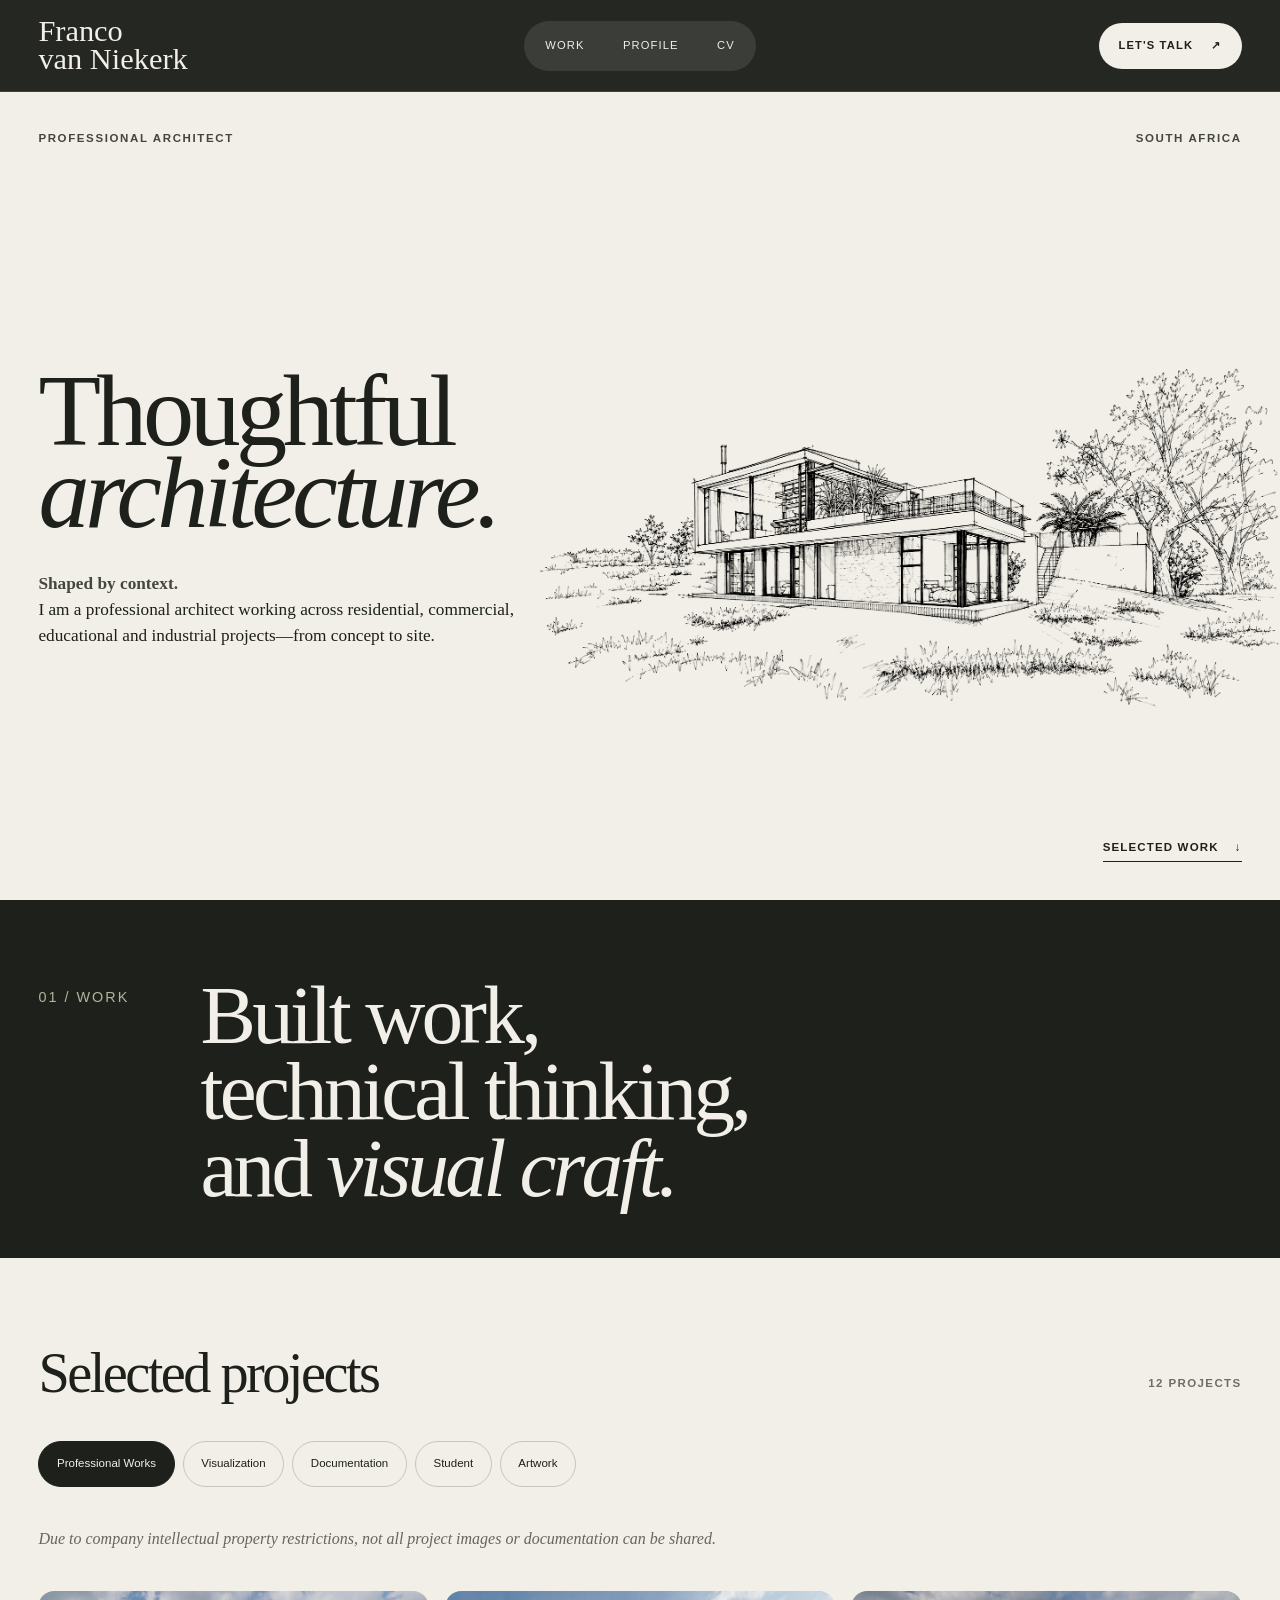
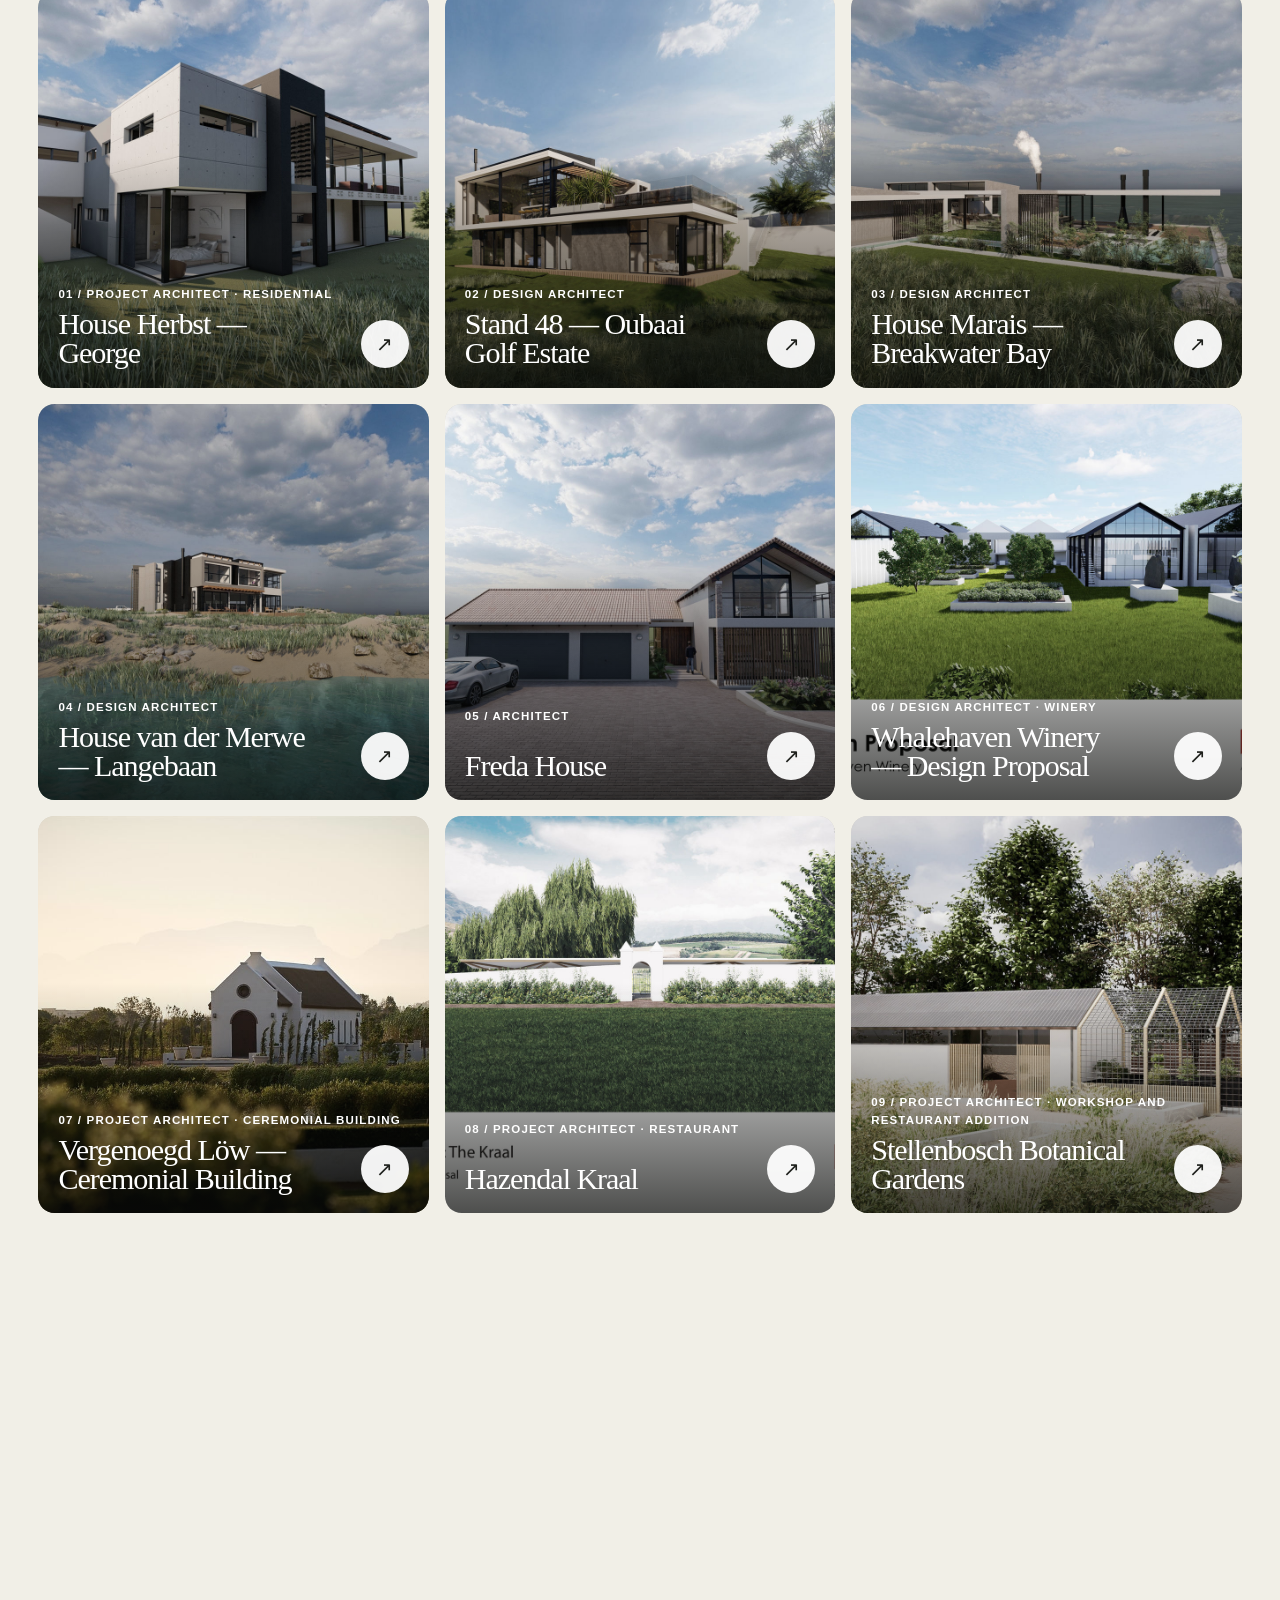
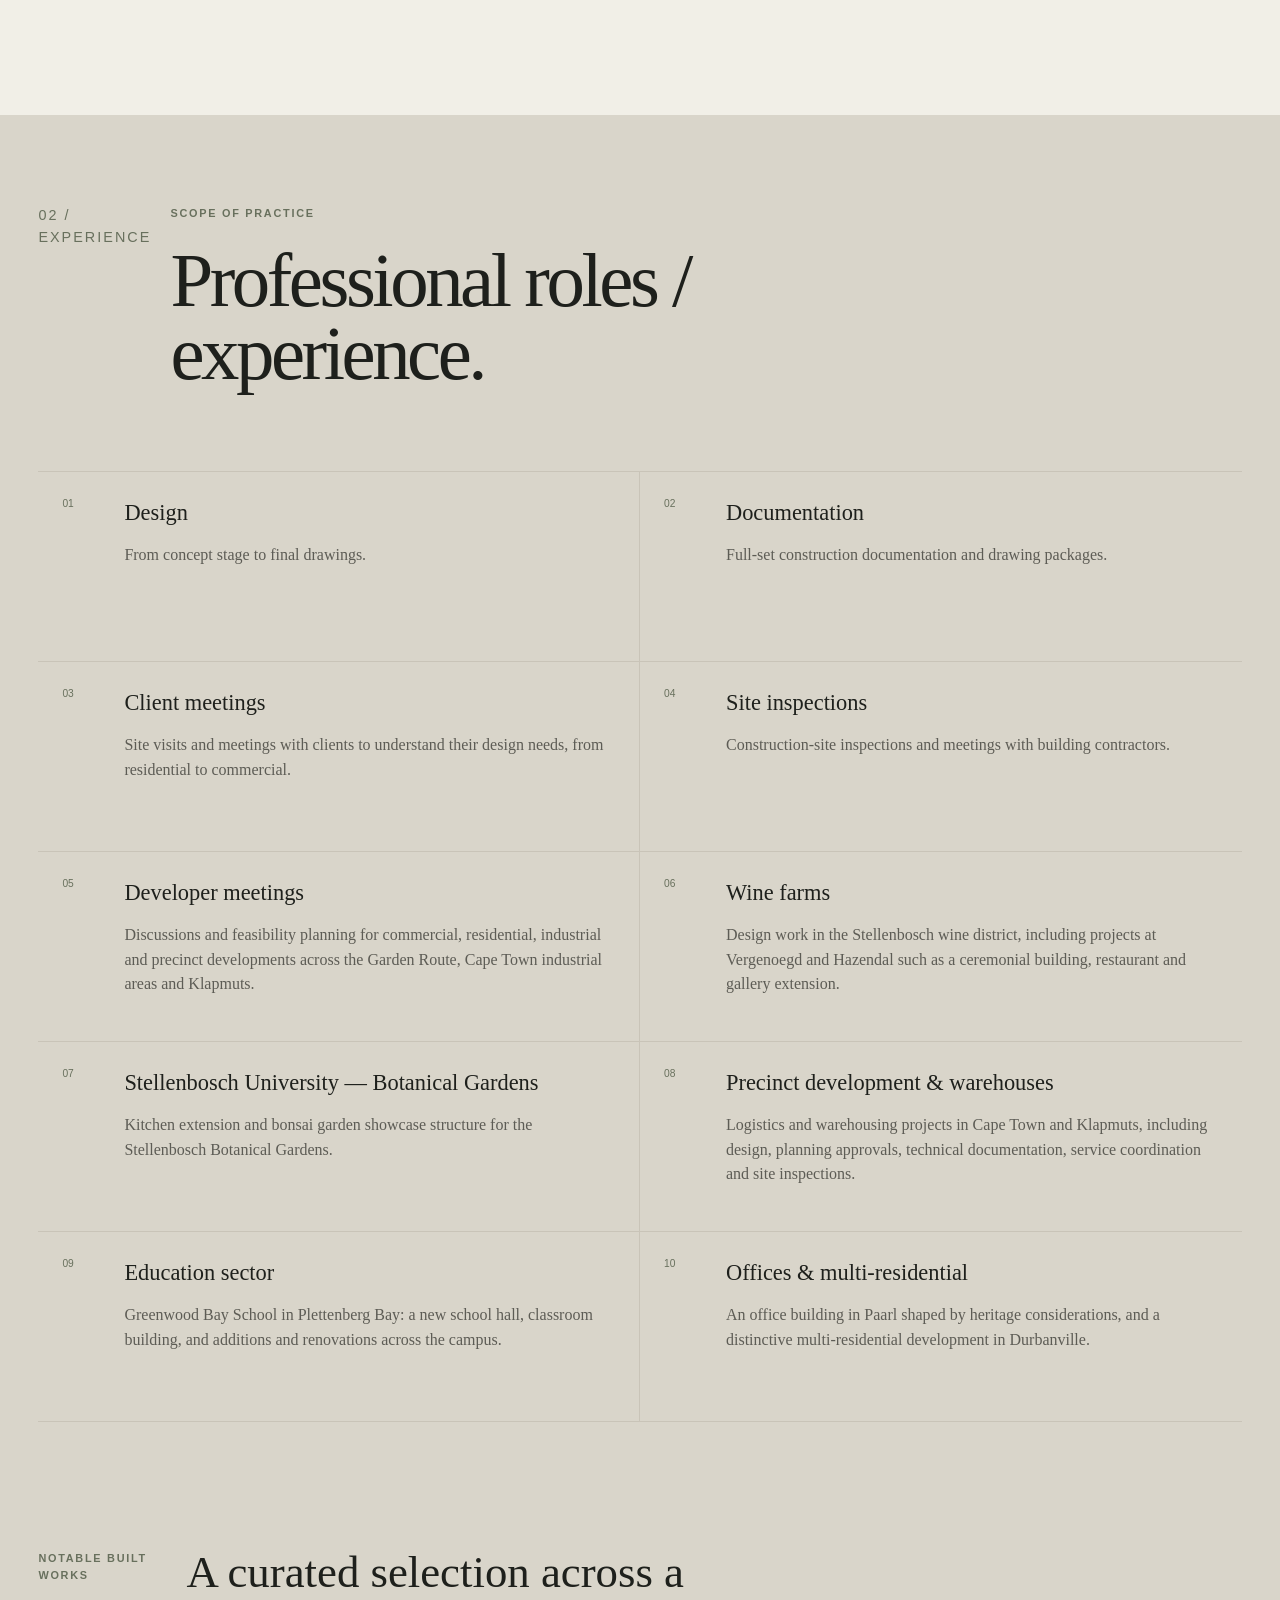
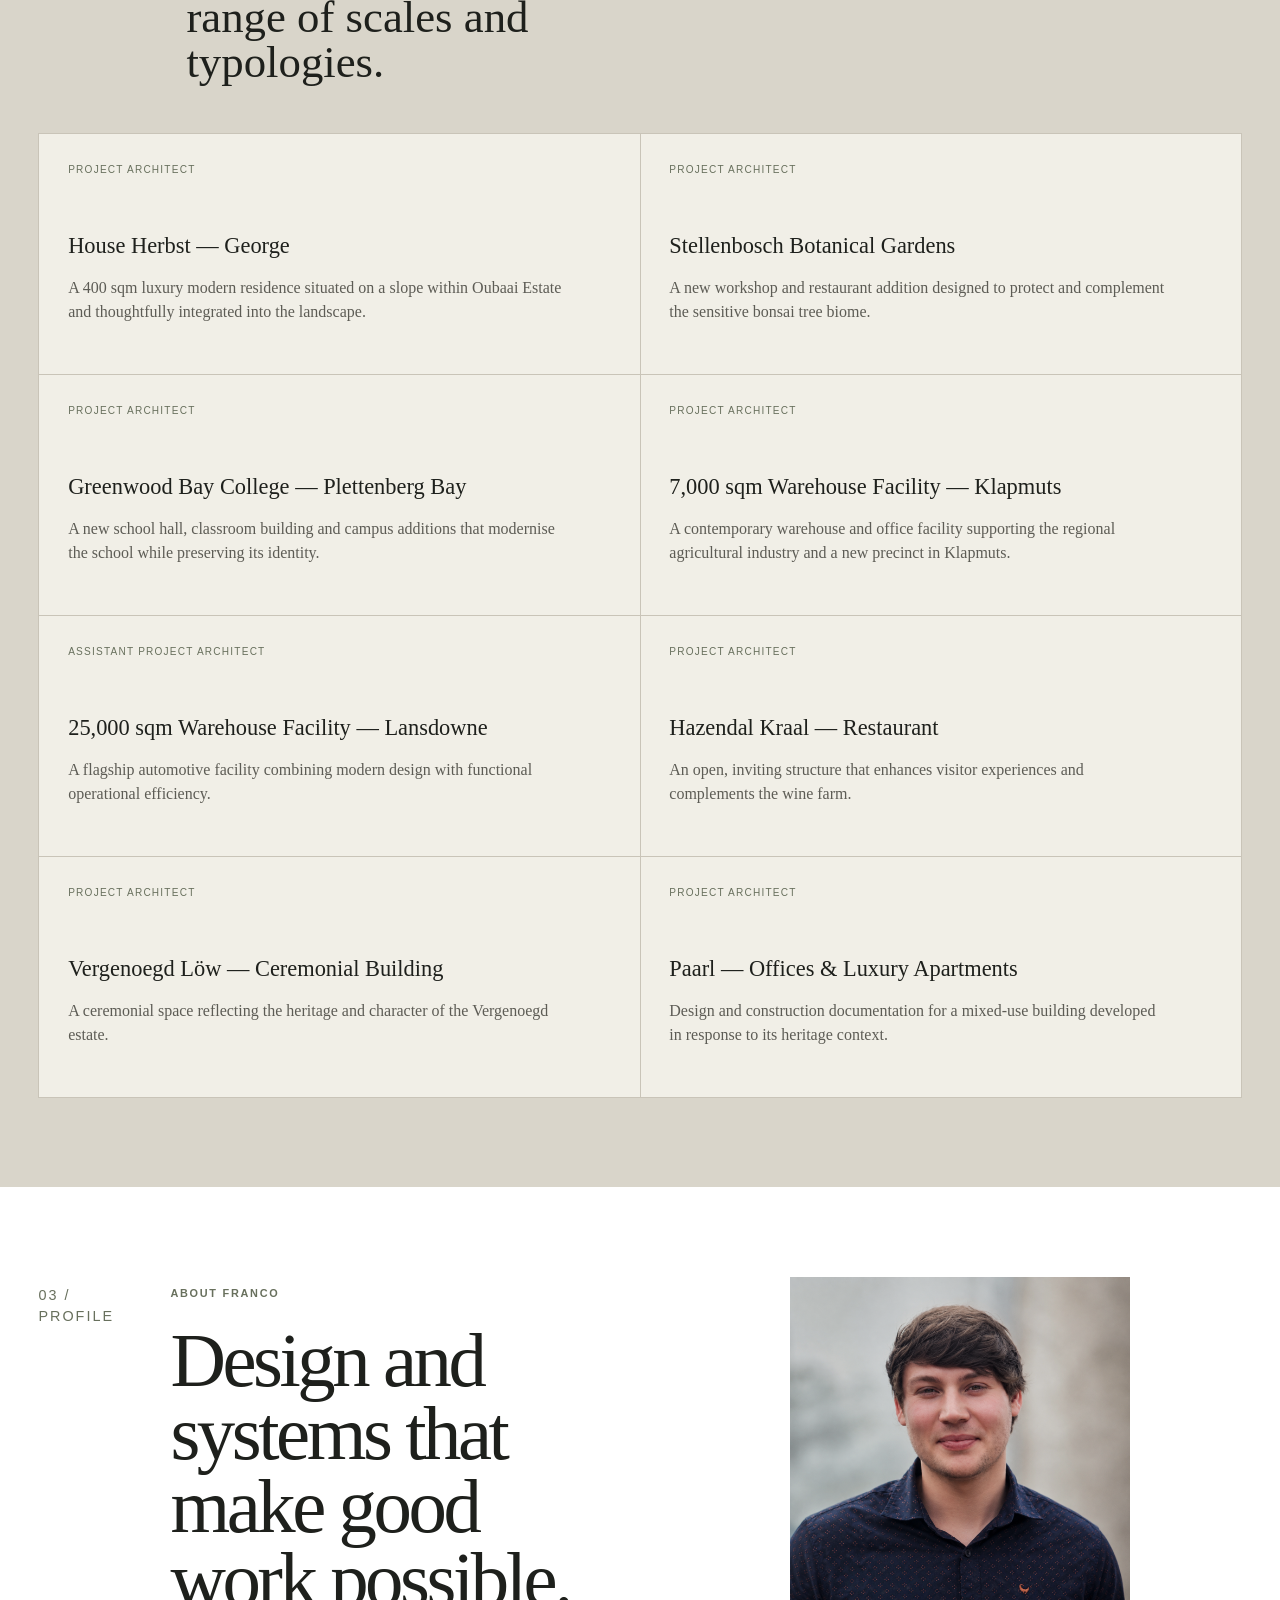
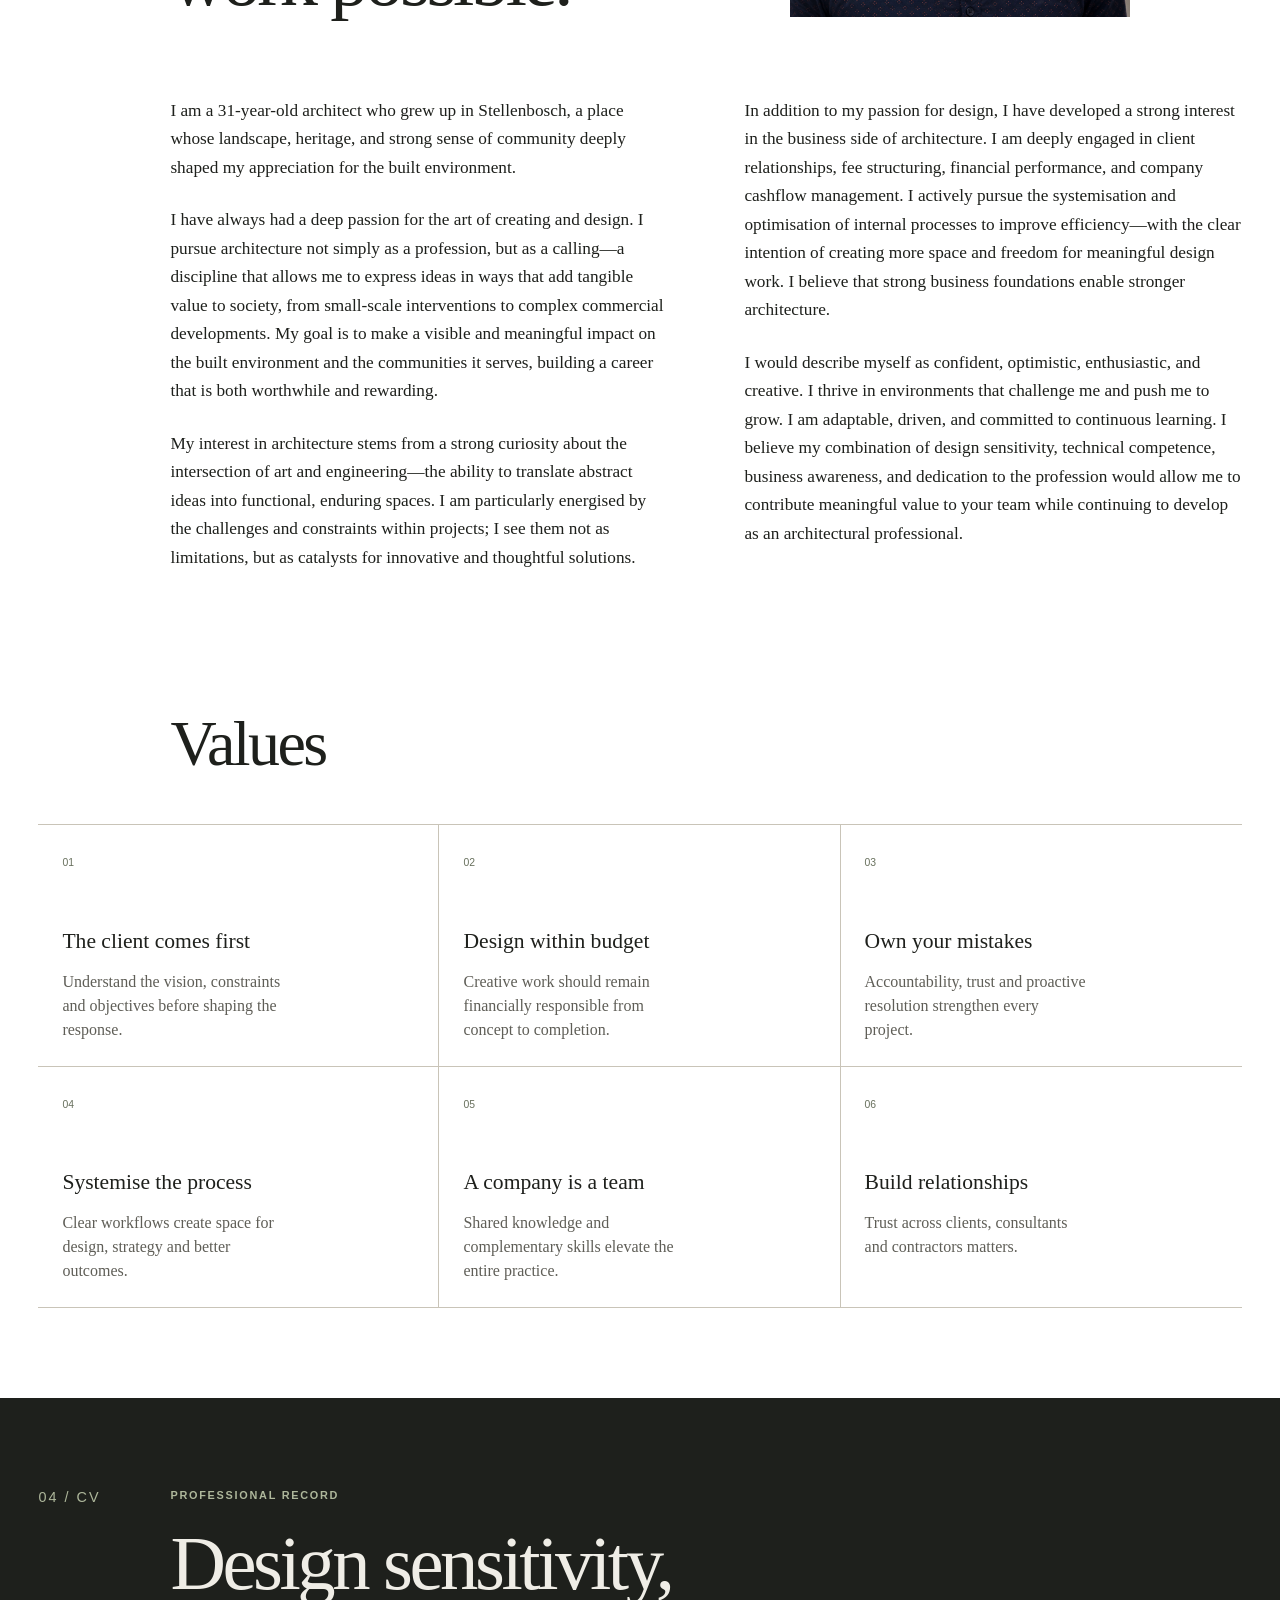
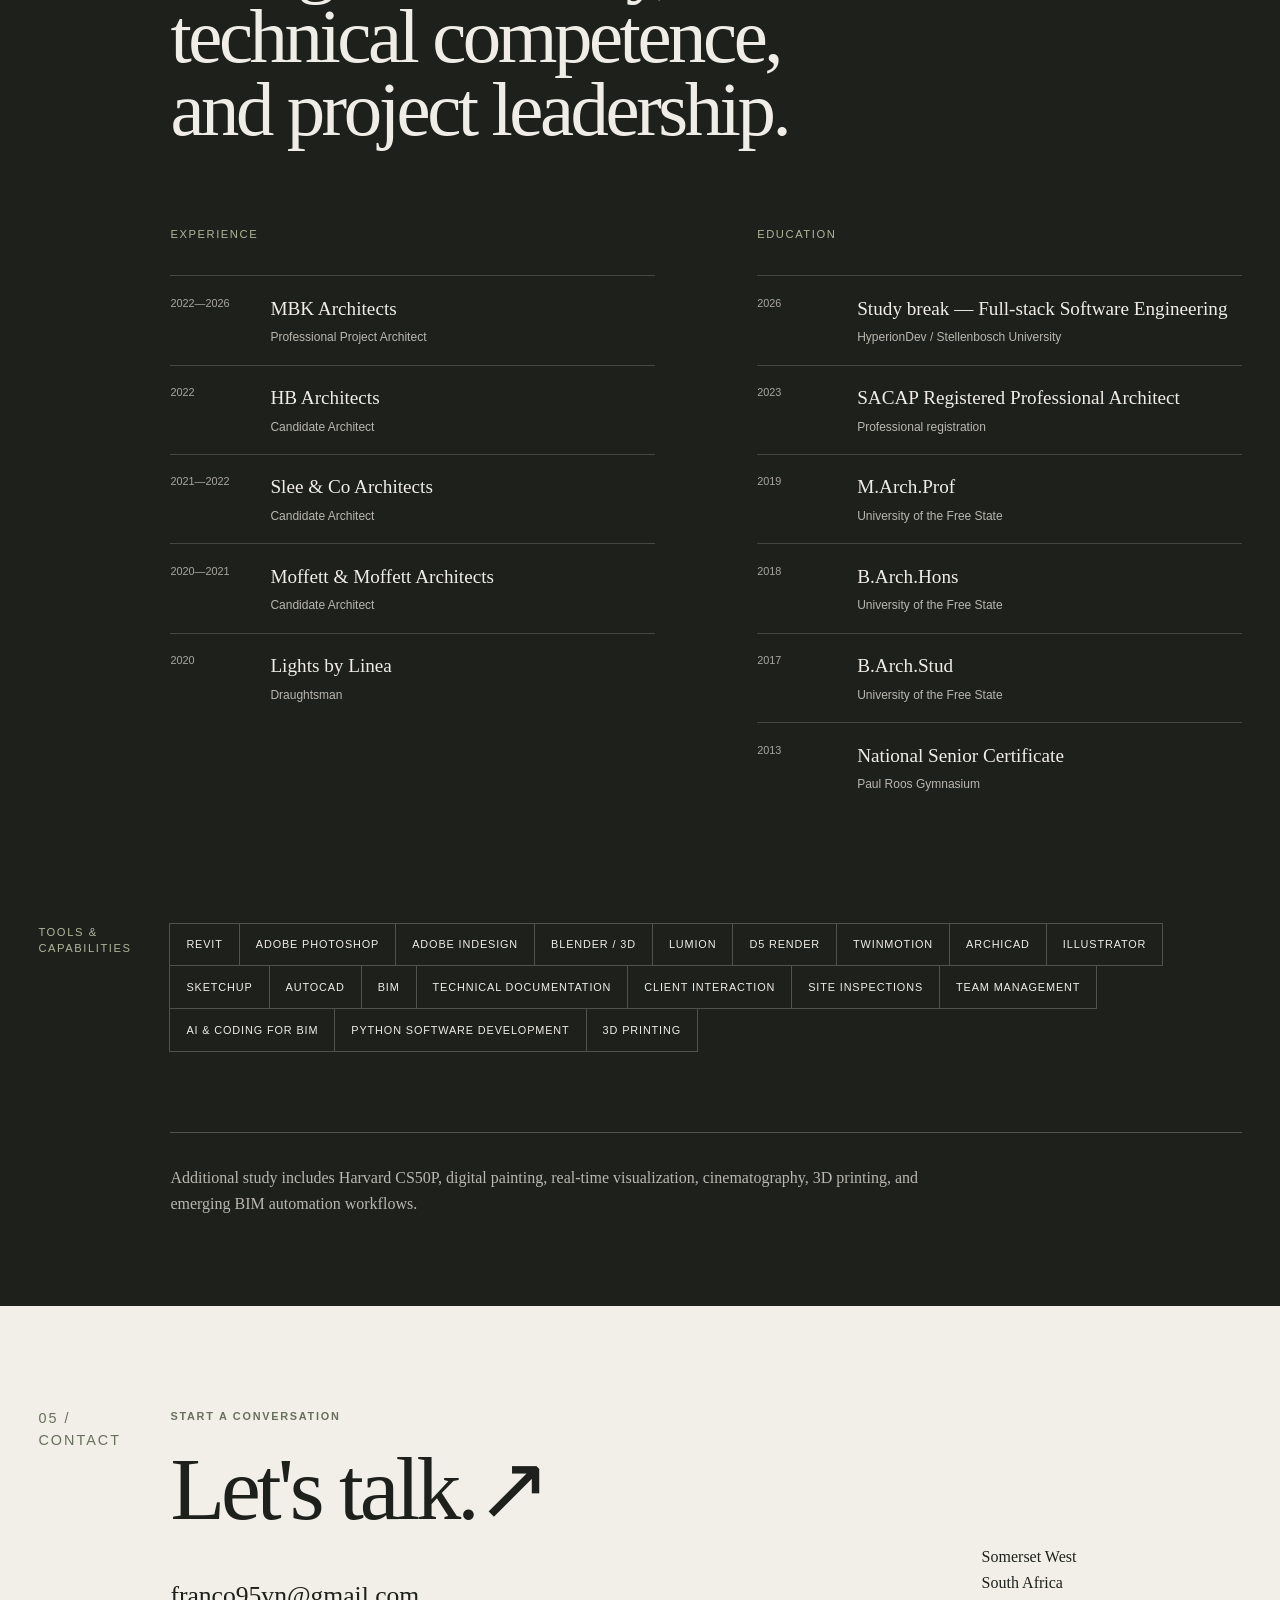
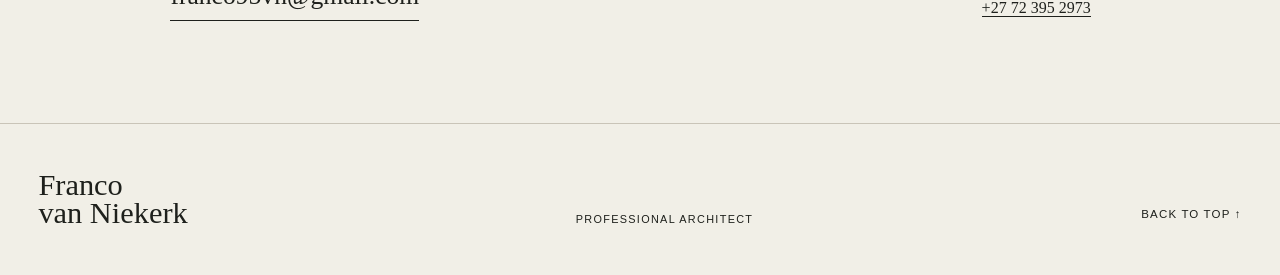
==== commit 78516cda: "Refine hero emphasis and work spacing" ====
--- a/index.html
+++ b/index.html
@@ -1,2 +1,2 @@
-<!DOCTYPE html><html lang="en"><head><meta charSet="utf-8"/><meta name="viewport" content="width=device-width, initial-scale=1"/><link rel="stylesheet" href="/_next/static/css/index.BKnDYxV1.css" data-rsc-css-href="/_next/static/css/index.BKnDYxV1.css" data-precedence="vite-rsc/importer-resources"/><link rel="modulepreload" fetchPriority="low" href="/_next/static/chunks/index-7ugQgbKs.js"/><script src="/_next/static/chunks/rolldown-runtime-C60lm6uB.js" type="module" async=""></script><script src="/_next/static/chunks/framework-BgSIrAUN.js" type="module" async=""></script><link rel="modulepreload" href="/_next/static/chunks/layout-segment-context-BBlZzfdg.js" crossorigin=""/><link rel="modulepreload" href="/_next/static/chunks/portfolio-client-CIk_DT0o.js" crossorigin=""/><title>Franco van Niekerk — Professional Architect</title><meta name="description" content="Portfolio of Franco van Niekerk, a professional architect in South Africa working across design, documentation, visualization and project delivery."/><meta property="og:title" content="Franco van Niekerk — Professional Architect"/><meta property="og:description" content="Architecture, technical documentation, visualization and project delivery."/><meta property="og:type" content="website"/><meta property="og:image" content="https://www.francovanniekerk.com/og.png"/><meta property="og:image:width" content="1731"/><meta property="og:image:height" content="909"/><meta property="og:image:alt" content="Franco van Niekerk — Professional Architect"/><meta name="twitter:card" content="summary_large_image"/><meta name="twitter:title" content="Franco van Niekerk — Professional Architect"/><meta name="twitter:description" content="Architecture, technical documentation, visualization and project delivery."/><meta name="twitter:image" content="https://www.francovanniekerk.com/og.png"/><script>Object.assign(((self[Symbol.for("vinext.navigationRuntime")]??={bootstrap:{routeManifest:null},functions:{}}).bootstrap.rsc??={rsc:[]}),{params:{},nav:{"pathname":"/","searchParams":[]}})</script><link rel="modulepreload" href="/_next/static/chunks/index-7ugQgbKs.js" />
-</head><body><main id="top"><a class="skip-link" href="#content">Skip to content</a><header class="site-header"><a class="wordmark" href="#top" aria-label="Franco van Niekerk, home"><span>Franco</span><span>van Niekerk</span></a><nav id="primary-navigation" class="" aria-label="Primary navigation"><a href="#work">Work</a><a href="#profile">Profile</a><a href="#cv">CV</a></nav><a class="header-contact" href="#contact">Let&#x27;s talk <span aria-hidden="true">↗</span></a><button class="menu-button" aria-expanded="false" aria-controls="primary-navigation">Menu</button></header><div id="content"><section class="hero" aria-labelledby="hero-title"><div class="hero-kicker"><span>Professional Architect</span><span>South Africa</span></div><div class="hero-copy"><h1 id="hero-title">Thoughtful<br/><em>architecture.</em></h1><p class="hero-intro"><strong>Shaped by context.</strong> I am a professional architect working across residential, commercial, educational and industrial projects—from concept to site.</p></div><figure class="hero-figure hero-sketch"><img src="/hero-architectural-sketch-v4.png" alt="Loose black-ink architectural sketch of a contemporary residence at Oubaai Golf Estate" fetchPriority="high"/></figure><div class="hero-footer"><a class="hero-scroll" href="#work">Selected work <span aria-hidden="true">↓</span></a></div></section><section class="work-intro" id="work" data-reveal="true"><p class="section-index">01 / Work</p><h2>Built work, technical thinking, and <em>visual craft.</em></h2></section><section class="work-section section-pad" aria-labelledby="selected-projects-title"><div class="work-heading"><h2 id="selected-projects-title">Selected projects</h2><p>12<!-- --> projects</p></div><div class="filters" aria-label="Filter projects"><button class="active" aria-pressed="true">Professional Works</button><button class="" aria-pressed="false">Visualization</button><button class="" aria-pressed="false">Documentation</button><button class="" aria-pressed="false">Student</button><button class="" aria-pressed="false">Artwork</button></div><p class="ip-note">Due to company intellectual property restrictions, not all project images or documentation can be shared.</p><div class="project-grid" aria-live="polite"><article class="project-card card-1" data-reveal="true"><button aria-label="View House Herbst — George"><span class="project-image"><img src="/portfolio/house-herbst-george.jpg" alt="House Herbst — George" loading="eager"/></span><span class="project-meta"><span class="project-label">01<!-- --> / <!-- -->Project architect · Residential</span><strong>House Herbst — George</strong><span class="project-arrow" aria-hidden="true">↗</span></span></button></article><article class="project-card card-2" data-reveal="true"><button aria-label="View Stand 48 — Oubaai Golf Estate"><span class="project-image"><img src="/portfolio/stand-48-oubaai-golf-estate.jpg" alt="Stand 48 — Oubaai Golf Estate" loading="eager"/></span><span class="project-meta"><span class="project-label">02<!-- --> / <!-- -->Design Architect</span><strong>Stand 48 — Oubaai Golf Estate</strong><span class="project-arrow" aria-hidden="true">↗</span></span></button></article><article class="project-card card-3" data-reveal="true"><button aria-label="View House Marais — Breakwater Bay"><span class="project-image"><img src="/portfolio/house-marais-breakwater-bay.jpg" alt="House Marais — Breakwater Bay" loading="eager"/></span><span class="project-meta"><span class="project-label">03<!-- --> / <!-- -->Design Architect</span><strong>House Marais — Breakwater Bay</strong><span class="project-arrow" aria-hidden="true">↗</span></span></button></article><article class="project-card card-4" data-reveal="true"><button aria-label="View House van der Merwe — Langebaan"><span class="project-image"><img src="/portfolio/house-van-der-merwe-langebaan.jpg" alt="House van der Merwe — Langebaan" loading="lazy"/></span><span class="project-meta"><span class="project-label">04<!-- --> / <!-- -->Design Architect</span><strong>House van der Merwe — Langebaan</strong><span class="project-arrow" aria-hidden="true">↗</span></span></button></article><article class="project-card card-5" data-reveal="true"><button aria-label="View Freda House"><span class="project-image"><img src="/portfolio/freda-house.jpg" alt="Freda House" loading="lazy"/></span><span class="project-meta"><span class="project-label">05<!-- --> / <!-- -->Architect</span><strong>Freda House</strong><span class="project-arrow" aria-hidden="true">↗</span></span></button></article><article class="project-card card-6" data-reveal="true"><button aria-label="View Whalehaven Winery — Design Proposal"><span class="project-image"><img src="/portfolio/whalehaven-winery-design-proposal.jpg" alt="Whalehaven Winery — Design Proposal" loading="lazy"/></span><span class="project-meta"><span class="project-label">06<!-- --> / <!-- -->Design Architect · Winery</span><strong>Whalehaven Winery — Design Proposal</strong><span class="project-arrow" aria-hidden="true">↗</span></span></button></article><article class="project-card card-1" data-reveal="true"><button aria-label="View Vergenoegd Löw — Ceremonial Building"><span class="project-image"><img src="/portfolio/vergenoegd-low-ceremonial-building.jpg" alt="Vergenoegd Löw — Ceremonial Building" loading="lazy"/></span><span class="project-meta"><span class="project-label">07<!-- --> / <!-- -->Project architect · Ceremonial building</span><strong>Vergenoegd Löw — Ceremonial Building</strong><span class="project-arrow" aria-hidden="true">↗</span></span></button></article><article class="project-card card-2" data-reveal="true"><button aria-label="View Hazendal Kraal"><span class="project-image"><img src="/portfolio/hazendal-kraal.jpg" alt="Hazendal Kraal" loading="lazy"/></span><span class="project-meta"><span class="project-label">08<!-- --> / <!-- -->Project architect · Restaurant</span><strong>Hazendal Kraal</strong><span class="project-arrow" aria-hidden="true">↗</span></span></button></article><article class="project-card card-3" data-reveal="true"><button aria-label="View Stellenbosch Botanical Gardens"><span class="project-image"><img src="/portfolio/stellenbosch-botanical-gardens.jpg" alt="Stellenbosch Botanical Gardens" loading="lazy"/></span><span class="project-meta"><span class="project-label">09<!-- --> / <!-- -->Project architect · Workshop and restaurant addition</span><strong>Stellenbosch Botanical Gardens</strong><span class="project-arrow" aria-hidden="true">↗</span></span></button></article><article class="project-card card-4" data-reveal="true"><button aria-label="View Greenwood Bay School Hall"><span class="project-image"><img src="/portfolio/greenwood-bay-school-hall.jpg" alt="Greenwood Bay School Hall" loading="lazy"/></span><span class="project-meta"><span class="project-label">10<!-- --> / <!-- -->Project architect · Education</span><strong>Greenwood Bay School Hall</strong><span class="project-arrow" aria-hidden="true">↗</span></span></button></article><article class="project-card card-5" data-reveal="true"><button aria-label="View We Buy Cars — Lansdowne"><span class="project-image"><img src="/portfolio/we-buy-cars-lansdowne.jpg" alt="We Buy Cars — Lansdowne" loading="lazy"/></span><span class="project-meta"><span class="project-label">11<!-- --> / <!-- -->Project Architect</span><strong>We Buy Cars — Lansdowne</strong><span class="project-arrow" aria-hidden="true">↗</span></span></button></article><article class="project-card card-6" data-reveal="true"><button aria-label="View Smith Power"><span class="project-image"><img src="/portfolio/smith-power.jpg" alt="Smith Power" loading="lazy"/></span><span class="project-meta"><span class="project-label">12<!-- --> / <!-- -->Project Architect</span><strong>Smith Power</strong><span class="project-arrow" aria-hidden="true">↗</span></span></button></article></div></section><section class="roles-section section-pad" id="experience" data-reveal="true"><div class="section-heading "><p class="section-index">02 / Experience</p><div><p class="eyebrow">Scope of practice</p><h2>Professional roles / experience.</h2></div></div><div class="roles-grid"><article><span>01</span><div><h3>Design</h3><p>From concept stage to final drawings.</p></div></article><article><span>02</span><div><h3>Documentation</h3><p>Full-set construction documentation and drawing packages.</p></div></article><article><span>03</span><div><h3>Client meetings</h3><p>Site visits and meetings with clients to understand their design needs, from residential to commercial.</p></div></article><article><span>04</span><div><h3>Site inspections</h3><p>Construction-site inspections and meetings with building contractors.</p></div></article><article><span>05</span><div><h3>Developer meetings</h3><p>Discussions and feasibility planning for commercial, residential, industrial and precinct developments across the Garden Route, Cape Town industrial areas and Klapmuts.</p></div></article><article><span>06</span><div><h3>Wine farms</h3><p>Design work in the Stellenbosch wine district, including projects at Vergenoegd and Hazendal such as a ceremonial building, restaurant and gallery extension.</p></div></article><article><span>07</span><div><h3>Stellenbosch University — Botanical Gardens</h3><p>Kitchen extension and bonsai garden showcase structure for the Stellenbosch Botanical Gardens.</p></div></article><article><span>08</span><div><h3>Precinct development &amp; warehouses</h3><p>Logistics and warehousing projects in Cape Town and Klapmuts, including design, planning approvals, technical documentation, service coordination and site inspections.</p></div></article><article><span>09</span><div><h3>Education sector</h3><p>Greenwood Bay School in Plettenberg Bay: a new school hall, classroom building, and additions and renovations across the campus.</p></div></article><article><span>10</span><div><h3>Offices &amp; multi-residential</h3><p>An office building in Paarl shaped by heritage considerations, and a distinctive multi-residential development in Durbanville.</p></div></article></div><div class="notable-heading"><p class="eyebrow">Notable built works</p><h3>A curated selection across a range of scales and typologies.</h3></div><div class="notable-grid"><article><p class="work-role">Project Architect</p><h3>House Herbst — George</h3><p>A 400 sqm luxury modern residence situated on a slope within Oubaai Estate and thoughtfully integrated into the landscape.</p></article><article><p class="work-role">Project Architect</p><h3>Stellenbosch Botanical Gardens</h3><p>A new workshop and restaurant addition designed to protect and complement the sensitive bonsai tree biome.</p></article><article><p class="work-role">Project Architect</p><h3>Greenwood Bay College — Plettenberg Bay</h3><p>A new school hall, classroom building and campus additions that modernise the school while preserving its identity.</p></article><article><p class="work-role">Project Architect</p><h3>7,000 sqm Warehouse Facility — Klapmuts</h3><p>A contemporary warehouse and office facility supporting the regional agricultural industry and a new precinct in Klapmuts.</p></article><article><p class="work-role">Assistant Project Architect</p><h3>25,000 sqm Warehouse Facility — Lansdowne</h3><p>A flagship automotive facility combining modern design with functional operational efficiency.</p></article><article><p class="work-role">Project Architect</p><h3>Hazendal Kraal — Restaurant</h3><p>An open, inviting structure that enhances visitor experiences and complements the wine farm.</p></article><article><p class="work-role">Project Architect</p><h3>Vergenoegd Löw — Ceremonial Building</h3><p>A ceremonial space reflecting the heritage and character of the Vergenoegd estate.</p></article><article><p class="work-role">Project Architect</p><h3>Paarl — Offices &amp; Luxury Apartments</h3><p>Design and construction documentation for a mixed-use building developed in response to its heritage context.</p></article></div></section><section class="profile-section section-pad" id="profile" data-reveal="true"><div class="profile-heading-layout"><div class="section-heading "><p class="section-index">03 / Profile</p><div><p class="eyebrow">About Franco</p><h2>Design and systems that make good work possible.</h2></div></div><figure class="profile-photo"><img src="/franco-profile.png" alt="Portrait of Franco van Niekerk"/></figure></div><div class="profile-biography"><p>I am a 31-year-old architect who grew up in Stellenbosch, a place whose landscape, heritage, and strong sense of community deeply shaped my appreciation for the built environment.</p><p>I have always had a deep passion for the art of creating and design. I pursue architecture not simply as a profession, but as a calling—a discipline that allows me to express ideas in ways that add tangible value to society, from small-scale interventions to complex commercial developments. My goal is to make a visible and meaningful impact on the built environment and the communities it serves, building a career that is both worthwhile and rewarding.</p><p>My interest in architecture stems from a strong curiosity about the intersection of art and engineering—the ability to translate abstract ideas into functional, enduring spaces. I am particularly energised by the challenges and constraints within projects; I see them not as limitations, but as catalysts for innovative and thoughtful solutions.</p><p>In addition to my passion for design, I have developed a strong interest in the business side of architecture. I am deeply engaged in client relationships, fee structuring, financial performance, and company cashflow management. I actively pursue the systemisation and optimisation of internal processes to improve efficiency—with the clear intention of creating more space and freedom for meaningful design work. I believe that strong business foundations enable stronger architecture.</p><p>I would describe myself as confident, optimistic, enthusiastic, and creative. I thrive in environments that challenge me and push me to grow. I am adaptable, driven, and committed to continuous learning. I believe my combination of design sensitivity, technical competence, business awareness, and dedication to the profession would allow me to contribute meaningful value to your team while continuing to develop as an architectural professional.</p></div><h3 class="values-title">Values</h3><div class="principles-grid"><article><span>01</span><h3>The client comes first</h3><p>Understand the vision, constraints and objectives before shaping the response.</p></article><article><span>02</span><h3>Design within budget</h3><p>Creative work should remain financially responsible from concept to completion.</p></article><article><span>03</span><h3>Own your mistakes</h3><p>Accountability, trust and proactive resolution strengthen every project.</p></article><article><span>04</span><h3>Systemise the process</h3><p>Clear workflows create space for design, strategy and better outcomes.</p></article><article><span>05</span><h3>A company is a team</h3><p>Shared knowledge and complementary skills elevate the entire practice.</p></article><article><span>06</span><h3>Build relationships</h3><p>Trust across clients, consultants and contractors matters.</p></article></div></section><section class="cv-section section-pad" id="cv" data-reveal="true"><div class="section-heading light"><p class="section-index">04 / CV</p><div><p class="eyebrow">Professional record</p><h2>Design sensitivity, technical competence, and project leadership.</h2></div></div><div class="cv-grid"><div class="cv-column"><h3>Experience</h3><div class="timeline"><div><span>2022—2026</span><strong>MBK Architects</strong><p>Professional Project Architect</p></div><div><span>2022</span><strong>HB Architects</strong><p>Candidate Architect</p></div><div><span>2021—2022</span><strong>Slee &amp; Co Architects</strong><p>Candidate Architect</p></div><div><span>2020—2021</span><strong>Moffett &amp; Moffett Architects</strong><p>Candidate Architect</p></div><div><span>2020</span><strong>Lights by Linea</strong><p>Draughtsman</p></div></div></div><div class="cv-column"><h3>Education</h3><div class="timeline"><div><span>2026</span><strong>Study break — Full-stack Software Engineering</strong><p>HyperionDev / Stellenbosch University</p></div><div><span>2023</span><strong>SACAP Registered Professional Architect</strong><p>Professional registration</p></div><div><span>2019</span><strong>M.Arch.Prof</strong><p>University of the Free State</p></div><div><span>2018</span><strong>B.Arch.Hons</strong><p>University of the Free State</p></div><div><span>2017</span><strong>B.Arch.Stud</strong><p>University of the Free State</p></div><div><span>2013</span><strong>National Senior Certificate</strong><p>Paul Roos Gymnasium</p></div></div></div></div><div class="skills-block"><h3>Tools &amp; capabilities</h3><div class="skill-tags"><span>Revit</span><span>Adobe Photoshop</span><span>Adobe InDesign</span><span>Blender / 3D</span><span>Lumion</span><span>D5 Render</span><span>Twinmotion</span><span>Archicad</span><span>Illustrator</span><span>SketchUp</span><span>AutoCAD</span><span>BIM</span><span>Technical documentation</span><span>Client interaction</span><span>Site inspections</span><span>Team management</span><span>AI &amp; coding for BIM</span><span>Python software development</span><span>3D printing</span></div></div><div class="cv-actions"><p>Additional study includes Harvard CS50P, digital painting, real-time visualization, cinematography, 3D printing, and emerging BIM automation workflows.</p></div></section><section class="contact-section" id="contact" data-reveal="true"><p class="section-index">05 / Contact</p><div><p class="eyebrow">Start a conversation</p><h2>Let&#x27;s talk.<span aria-hidden="true">↗</span></h2><a class="contact-email" href="mailto:franco95vn@gmail.com">franco95vn@gmail.com</a></div><div class="contact-details"><p>Somerset West<br/>South Africa</p><a href="tel:+27723952973">+27 72 395 2973</a></div></section></div><footer><a class="wordmark" href="#top"><span>Franco</span><span>van Niekerk</span></a><p>Professional Architect</p><a class="text-link" href="#top">Back to top ↑</a></footer></main><script type="application/ld+json">{"@context":"https://schema.org","@type":"Person","name":"Franco van Niekerk","jobTitle":"Professional Architect","email":"mailto:franco95vn@gmail.com","telephone":"+27 72 395 2973","address":{"@type":"PostalAddress","addressLocality":"Somerset West","addressCountry":"ZA"},"url":"https://www.francovanniekerk.com/"}</script><script type="module" src="/_next/static/chunks/index-7ugQgbKs.js" id="_R_" async=""></script><script>((self[Symbol.for("vinext.navigationRuntime")]??={bootstrap:{routeManifest:null},functions:{}}).bootstrap.rsc??={rsc:[]}).rsc.push("2:I[\"8033614ae8fa\",[],\"Children\",1]\n")</script><script>((self[Symbol.for("vinext.navigationRuntime")]??={bootstrap:{routeManifest:null},functions:{}}).bootstrap.rsc??={rsc:[]}).rsc.push("3:I[\"c2d308dd323c\",[],\"GlobalErrorBoundary\",1]\n")</script><script>((self[Symbol.for("vinext.navigationRuntime")]??={bootstrap:{routeManifest:null},functions:{}}).bootstrap.rsc??={rsc:[]}).rsc.push("4:I[\"ecfeea4c79da\",[],\"default\",1]\n")</script><script>((self[Symbol.for("vinext.navigationRuntime")]??={bootstrap:{routeManifest:null},functions:{}}).bootstrap.rsc??={rsc:[]}).rsc.push("5:I[\"c2d308dd323c\",[],\"ErrorBoundary\",1]\n")</script><script>((self[Symbol.for("vinext.navigationRuntime")]??={bootstrap:{routeManifest:null},functions:{}}).bootstrap.rsc??={rsc:[]}).rsc.push("6:I[\"0b1ae3af7320\",[],\"LayoutSegmentProvider\",1]\n")</script><script>((self[Symbol.for("vinext.navigationRuntime")]??={bootstrap:{routeManifest:null},functions:{}}).bootstrap.rsc??={rsc:[]}).rsc.push("7:I[\"8033614ae8fa\",[],\"Slot\",1]\n")</script><script>((self[Symbol.for("vinext.navigationRuntime")]??={bootstrap:{routeManifest:null},functions:{}}).bootstrap.rsc??={rsc:[]}).rsc.push("8:I[\"60d934a7d4d3\",[],\"AppRouterScrollTarget\",1]\n")</script><script>((self[Symbol.for("vinext.navigationRuntime")]??={bootstrap:{routeManifest:null},functions:{}}).bootstrap.rsc??={rsc:[]}).rsc.push("9:I[\"c2d308dd323c\",[],\"RedirectBoundary\",1]\n")</script><script>((self[Symbol.for("vinext.navigationRuntime")]??={bootstrap:{routeManifest:null},functions:{}}).bootstrap.rsc??={rsc:[]}).rsc.push(":HL[\"/_next/static/css/index.BKnDYxV1.css\",\"style\"     ]\n")</script><script>((self[Symbol.for("vinext.navigationRuntime")]??={bootstrap:{routeManifest:null},functions:{}}).bootstrap.rsc??={rsc:[]}).rsc.push("0:{\"__route\":\"route:/\",\"__interceptionContext\":null,\"__layoutIds\":[\"layout:/\"],\"__rootLayout\":\"/\",\"__sourcePage\":\"/page\",\"page:/\":\"$L1\",\"layout:/\":[[[[\"$\",\"link\",\"css:/_next/static/css/index.BKnDYxV1.css\",{\"rel\":\"stylesheet\",\"precedence\":\"vite-rsc/importer-resources\",\"href\":\"/_next/static/css/index.BKnDYxV1.css\",\"data-rsc-css-href\":\"/_next/static/css/index.BKnDYxV1.css\"}],\"$undefined\"],[\"$\",\"html\",null,{\"lang\":\"en\",\"children\":[\"$\",\"body\",null,{\"children\":[[\"$\",\"$L2\",null,{}],[\"$\",\"script\",null,{\"type\":\"application/ld+json\",\"dangerouslySetInnerHTML\":{\"__html\":\"{\\\"@context\\\":\\\"https://schema.org\\\",\\\"@type\\\":\\\"Person\\\",\\\"name\\\":\\\"Franco van Niekerk\\\",\\\"jobTitle\\\":\\\"Professional Architect\\\",\\\"email\\\":\\\"mailto:franco95vn@gmail.com\\\",\\\"telephone\\\":\\\"+27 72 395 2973\\\",\\\"address\\\":{\\\"@type\\\":\\\"PostalAddress\\\",\\\"addressLocality\\\":\\\"Somerset West\\\",\\\"addressCountry\\\":\\\"ZA\\\"},\\\"url\\\":\\\"https://www.francovanniekerk.com/\\\"}\"}}]]}]}]],null],\"route:/\":[[[\"$\",\"meta\",null,{\"charSet\":\"utf-8\"}],[[\"$\",\"title\",\"0\",{\"children\":\"Franco van Niekerk — Professional Architect\"}],[\"$\",\"meta\",\"1\",{\"name\":\"description\",\"content\":\"Portfolio of Franco van Niekerk, a professional architect in South Africa working across design, documentation, visualization and project delivery.\"}],[\"$\",\"meta\",\"2\",{\"property\":\"og:title\",\"content\":\"Franco van Niekerk — Professional Architect\"}],[\"$\",\"meta\",\"3\",{\"property\":\"og:description\",\"content\":\"Architecture, technical documentation, visualization and project delivery.\"}],[\"$\",\"meta\",\"4\",{\"property\":\"og:type\",\"content\":\"website\"}],[\"$\",\"meta\",\"5\",{\"property\":\"og:image\",\"content\":\"https://www.francovanniekerk.com/og.png\"}],[\"$\",\"meta\",\"6\",{\"property\":\"og:image:width\",\"content\":\"1731\"}],[\"$\",\"meta\",\"7\",{\"property\":\"og:image:height\",\"content\":\"909\"}],[\"$\",\"meta\",\"8\",{\"property\":\"og:image:alt\",\"content\":\"Franco van Niekerk — Professional Architect\"}],[\"$\",\"meta\",\"9\",{\"name\":\"twitter:card\",\"content\":\"summary_large_image\"}],[\"$\",\"meta\",\"10\",{\"name\":\"twitter:title\",\"content\":\"Franco van Niekerk — Professional Architect\"}],[\"$\",\"meta\",\"11\",{\"name\":\"twitter:description\",\"content\":\"Architecture, technical documentation, visualization and project delivery.\"}],[\"$\",\"meta\",\"12\",{\"name\":\"twitter:image\",\"content\":\"https://www.francovanniekerk.com/og.png\"}]],[[\"$\",\"meta\",\"0\",{\"name\":\"viewport\",\"content\":\"width=device-width, initial-scale=1\"}]]],[\"$\",\"$L3\",null,{\"fallback\":\"$4\",\"children\":[\"$\",\"$L5\",null,{\"fallback\":\"$4\",\"children\":[\"$\",\"$L6\",null,{\"providerId\":\"layout:/\",\"segmentMap\":{\"children\":[]},\"children\":[\"$\",\"$L7\",null,{\"id\":\"layout:/\",\"parallelSlots\":\"$undefined\",\"children\":[\"$\",\"$L8\",null,{\"children\":[\"$\",\"$L9\",null,{\"children\":[[\"$\",\"$L6\",null,{\"providerId\":\"page:/\",\"segmentMap\":{\"children\":[\"__PAGE__\"]},\"children\":[\"$\",\"$L7\",null,{\"id\":\"page:/\"}]}],null]}]}]}]}]}]}],null,null],\"__layoutFlags\":{\"layout:/\":\"s\"},\"__artifactCompatibility\":{\"schemaVersion\":1,\"graphVersion\":\"app-route-graph:1177fd80f83fa7b0\",\"deploymentVersion\":\"14c0ea0d-a97f-43c2-a78d-1d623463b988\",\"appElementsSchemaVersion\":1,\"rscPayloadSchemaVersion\":1,\"rootBoundaryId\":\"/\",\"renderEpoch\":null},\"__renderObservation\":{\"schemaVersion\":1,\"output\":{\"kind\":\"app-rsc\",\"mountedSlotsFingerprint\":null,\"renderEpoch\":null,\"rootBoundaryId\":\"/\",\"routeId\":\"route:/\"},\"completeness\":\"partial\",\"boundaryOutcome\":{\"kind\":\"unknown\"},\"requestApis\":[{\"kind\":\"connection\",\"status\":\"unknown\"},{\"kind\":\"cookies\",\"status\":\"unknown\"},{\"kind\":\"draftMode\",\"status\":\"unknown\"},{\"kind\":\"headers\",\"status\":\"unknown\"},{\"kind\":\"params\",\"status\":\"unknown\"},{\"kind\":\"searchParams\",\"status\":\"unknown\"}],\"dynamicFetches\":[],\"cacheTags\":[\"/\",\"_N_T_/\",\"_N_T_/index\",\"_N_T_/layout\",\"_N_T_/page\"],\"pathTags\":[\"/\"],\"cacheability\":\"unknown\",\"downgrade\":{\"target\":\"freshRender\",\"reasons\":[{\"code\":\"CP_DOWNGRADE_CACHEABILITY_UNKNOWN\",\"target\":\"freshRender\"},{\"code\":\"CP_DOWNGRADE_INCOMPLETE_OBSERVATION\",\"completeness\":\"partial\",\"target\":\"freshRender\"},{\"code\":\"CP_DOWNGRADE_UNKNOWN_REQUEST_API\",\"requestApi\":\"connection\",\"target\":\"freshRender\"},{\"code\":\"CP_DOWNGRADE_UNKNOWN_REQUEST_API\",\"requestApi\":\"cookies\",\"target\":\"freshRender\"},{\"code\":\"CP_DOWNGRADE_UNKNOWN_REQUEST_API\",\"requestApi\":\"draftMode\",\"target\":\"freshRender\"},{\"code\":\"CP_DOWNGRADE_UNKNOWN_REQUEST_API\",\"requestApi\":\"headers\",\"target\":\"freshRender\"},{\"code\":\"CP_DOWNGRADE_UNKNOWN_REQUEST_API\",\"requestApi\":\"params\",\"target\":\"freshRender\"},{\"code\":\"CP_DOWNGRADE_UNKNOWN_REQUEST_API\",\"requestApi\":\"searchParams\",\"target\":\"freshRender\"}],\"fallback\":{\"kind\":\"breakerFallback\",\"code\":\"CP_PRIVATE_DYNAMIC_DOWNGRADE\",\"mode\":\"renderFresh\",\"scope\":\"affectedOutput\",\"fields\":{\"reasonCodes\":[\"CP_DOWNGRADE_CACHEABILITY_UNKNOWN\",\"CP_DOWNGRADE_INCOMPLETE_OBSERVATION\",\"CP_DOWNGRADE_UNKNOWN_REQUEST_API\",\"CP_DOWNGRADE_UNKNOWN_REQUEST_API\",\"CP_DOWNGRADE_UNKNOWN_REQUEST_API\",\"CP_DOWNGRADE_UNKNOWN_REQUEST_API\",\"CP_DOWNGRADE_UNKNOWN_REQUEST_API\",\"CP_DOWNGRADE_UNKNOWN_REQUEST_API\"],\"target\":\"freshRender\"}},\"isPublicCacheCandidate\":false}}}\n")</script><script>((self[Symbol.for("vinext.navigationRuntime")]??={bootstrap:{routeManifest:null},functions:{}}).bootstrap.rsc??={rsc:[]}).rsc.push("a:I[\"791f63e50423\",[],\"default\",1]\n")</script><script>((self[Symbol.for("vinext.navigationRuntime")]??={bootstrap:{routeManifest:null},functions:{}}).bootstrap.rsc??={rsc:[]}).rsc.push("1:[\"$\",\"$La\",null,{}]\n")</script><script>Object.assign(((self[Symbol.for("vinext.navigationRuntime")]??={bootstrap:{routeManifest:null},functions:{}}).bootstrap.rsc??={rsc:[]}),{"initialCacheKind":"static"});((self[Symbol.for("vinext.navigationRuntime")]??={bootstrap:{routeManifest:null},functions:{}}).bootstrap.rsc??={rsc:[]}).done=true</script></body></html>+<!DOCTYPE html><html lang="en"><head><meta charSet="utf-8"/><meta name="viewport" content="width=device-width, initial-scale=1"/><link rel="stylesheet" href="/_next/static/css/index.Bwb3vxCZ.css" data-rsc-css-href="/_next/static/css/index.Bwb3vxCZ.css" data-precedence="vite-rsc/importer-resources"/><link rel="modulepreload" fetchPriority="low" href="/_next/static/chunks/index-CJd_4nvu.js"/><script src="/_next/static/chunks/rolldown-runtime-C60lm6uB.js" type="module" async=""></script><script src="/_next/static/chunks/framework-BgSIrAUN.js" type="module" async=""></script><link rel="modulepreload" href="/_next/static/chunks/layout-segment-context-WhZzEem7.js" crossorigin=""/><link rel="modulepreload" href="/_next/static/chunks/portfolio-client-CIk_DT0o.js" crossorigin=""/><title>Franco van Niekerk — Professional Architect</title><meta name="description" content="Portfolio of Franco van Niekerk, a professional architect in South Africa working across design, documentation, visualization and project delivery."/><meta property="og:title" content="Franco van Niekerk — Professional Architect"/><meta property="og:description" content="Architecture, technical documentation, visualization and project delivery."/><meta property="og:type" content="website"/><meta property="og:image" content="https://www.francovanniekerk.com/og.png"/><meta property="og:image:width" content="1731"/><meta property="og:image:height" content="909"/><meta property="og:image:alt" content="Franco van Niekerk — Professional Architect"/><meta name="twitter:card" content="summary_large_image"/><meta name="twitter:title" content="Franco van Niekerk — Professional Architect"/><meta name="twitter:description" content="Architecture, technical documentation, visualization and project delivery."/><meta name="twitter:image" content="https://www.francovanniekerk.com/og.png"/><script>Object.assign(((self[Symbol.for("vinext.navigationRuntime")]??={bootstrap:{routeManifest:null},functions:{}}).bootstrap.rsc??={rsc:[]}),{params:{},nav:{"pathname":"/","searchParams":[]}})</script><link rel="modulepreload" href="/_next/static/chunks/index-CJd_4nvu.js" />
+</head><body><main id="top"><a class="skip-link" href="#content">Skip to content</a><header class="site-header"><a class="wordmark" href="#top" aria-label="Franco van Niekerk, home"><span>Franco</span><span>van Niekerk</span></a><nav id="primary-navigation" class="" aria-label="Primary navigation"><a href="#work">Work</a><a href="#profile">Profile</a><a href="#cv">CV</a></nav><a class="header-contact" href="#contact">Let&#x27;s talk <span aria-hidden="true">↗</span></a><button class="menu-button" aria-expanded="false" aria-controls="primary-navigation">Menu</button></header><div id="content"><section class="hero" aria-labelledby="hero-title"><div class="hero-kicker"><span>Professional Architect</span><span>South Africa</span></div><div class="hero-copy"><h1 id="hero-title">Thoughtful<br/><em>architecture.</em></h1><p class="hero-intro"><strong>Shaped by context.</strong> I am a professional architect working across residential, commercial, educational and industrial projects—from concept to site.</p></div><figure class="hero-figure hero-sketch"><img src="/hero-architectural-sketch-v4.png" alt="Loose black-ink architectural sketch of a contemporary residence at Oubaai Golf Estate" fetchPriority="high"/></figure><div class="hero-footer"><a class="hero-scroll" href="#work">Selected work <span aria-hidden="true">↓</span></a></div></section><section class="work-intro" id="work" data-reveal="true"><p class="section-index">01 / Work</p><h2>Built work, technical thinking, and <em>visual craft.</em></h2></section><section class="work-section section-pad" aria-labelledby="selected-projects-title"><div class="work-heading"><h2 id="selected-projects-title">Selected projects</h2><p>12<!-- --> projects</p></div><div class="filters" aria-label="Filter projects"><button class="active" aria-pressed="true">Professional Works</button><button class="" aria-pressed="false">Visualization</button><button class="" aria-pressed="false">Documentation</button><button class="" aria-pressed="false">Student</button><button class="" aria-pressed="false">Artwork</button></div><p class="ip-note">Due to company intellectual property restrictions, not all project images or documentation can be shared.</p><div class="project-grid" aria-live="polite"><article class="project-card card-1" data-reveal="true"><button aria-label="View House Herbst — George"><span class="project-image"><img src="/portfolio/house-herbst-george.jpg" alt="House Herbst — George" loading="eager"/></span><span class="project-meta"><span class="project-label">01<!-- --> / <!-- -->Project architect · Residential</span><strong>House Herbst — George</strong><span class="project-arrow" aria-hidden="true">↗</span></span></button></article><article class="project-card card-2" data-reveal="true"><button aria-label="View Stand 48 — Oubaai Golf Estate"><span class="project-image"><img src="/portfolio/stand-48-oubaai-golf-estate.jpg" alt="Stand 48 — Oubaai Golf Estate" loading="eager"/></span><span class="project-meta"><span class="project-label">02<!-- --> / <!-- -->Design Architect</span><strong>Stand 48 — Oubaai Golf Estate</strong><span class="project-arrow" aria-hidden="true">↗</span></span></button></article><article class="project-card card-3" data-reveal="true"><button aria-label="View House Marais — Breakwater Bay"><span class="project-image"><img src="/portfolio/house-marais-breakwater-bay.jpg" alt="House Marais — Breakwater Bay" loading="eager"/></span><span class="project-meta"><span class="project-label">03<!-- --> / <!-- -->Design Architect</span><strong>House Marais — Breakwater Bay</strong><span class="project-arrow" aria-hidden="true">↗</span></span></button></article><article class="project-card card-4" data-reveal="true"><button aria-label="View House van der Merwe — Langebaan"><span class="project-image"><img src="/portfolio/house-van-der-merwe-langebaan.jpg" alt="House van der Merwe — Langebaan" loading="lazy"/></span><span class="project-meta"><span class="project-label">04<!-- --> / <!-- -->Design Architect</span><strong>House van der Merwe — Langebaan</strong><span class="project-arrow" aria-hidden="true">↗</span></span></button></article><article class="project-card card-5" data-reveal="true"><button aria-label="View Freda House"><span class="project-image"><img src="/portfolio/freda-house.jpg" alt="Freda House" loading="lazy"/></span><span class="project-meta"><span class="project-label">05<!-- --> / <!-- -->Architect</span><strong>Freda House</strong><span class="project-arrow" aria-hidden="true">↗</span></span></button></article><article class="project-card card-6" data-reveal="true"><button aria-label="View Whalehaven Winery — Design Proposal"><span class="project-image"><img src="/portfolio/whalehaven-winery-design-proposal.jpg" alt="Whalehaven Winery — Design Proposal" loading="lazy"/></span><span class="project-meta"><span class="project-label">06<!-- --> / <!-- -->Design Architect · Winery</span><strong>Whalehaven Winery — Design Proposal</strong><span class="project-arrow" aria-hidden="true">↗</span></span></button></article><article class="project-card card-1" data-reveal="true"><button aria-label="View Vergenoegd Löw — Ceremonial Building"><span class="project-image"><img src="/portfolio/vergenoegd-low-ceremonial-building.jpg" alt="Vergenoegd Löw — Ceremonial Building" loading="lazy"/></span><span class="project-meta"><span class="project-label">07<!-- --> / <!-- -->Project architect · Ceremonial building</span><strong>Vergenoegd Löw — Ceremonial Building</strong><span class="project-arrow" aria-hidden="true">↗</span></span></button></article><article class="project-card card-2" data-reveal="true"><button aria-label="View Hazendal Kraal"><span class="project-image"><img src="/portfolio/hazendal-kraal.jpg" alt="Hazendal Kraal" loading="lazy"/></span><span class="project-meta"><span class="project-label">08<!-- --> / <!-- -->Project architect · Restaurant</span><strong>Hazendal Kraal</strong><span class="project-arrow" aria-hidden="true">↗</span></span></button></article><article class="project-card card-3" data-reveal="true"><button aria-label="View Stellenbosch Botanical Gardens"><span class="project-image"><img src="/portfolio/stellenbosch-botanical-gardens.jpg" alt="Stellenbosch Botanical Gardens" loading="lazy"/></span><span class="project-meta"><span class="project-label">09<!-- --> / <!-- -->Project architect · Workshop and restaurant addition</span><strong>Stellenbosch Botanical Gardens</strong><span class="project-arrow" aria-hidden="true">↗</span></span></button></article><article class="project-card card-4" data-reveal="true"><button aria-label="View Greenwood Bay School Hall"><span class="project-image"><img src="/portfolio/greenwood-bay-school-hall.jpg" alt="Greenwood Bay School Hall" loading="lazy"/></span><span class="project-meta"><span class="project-label">10<!-- --> / <!-- -->Project architect · Education</span><strong>Greenwood Bay School Hall</strong><span class="project-arrow" aria-hidden="true">↗</span></span></button></article><article class="project-card card-5" data-reveal="true"><button aria-label="View We Buy Cars — Lansdowne"><span class="project-image"><img src="/portfolio/we-buy-cars-lansdowne.jpg" alt="We Buy Cars — Lansdowne" loading="lazy"/></span><span class="project-meta"><span class="project-label">11<!-- --> / <!-- -->Project Architect</span><strong>We Buy Cars — Lansdowne</strong><span class="project-arrow" aria-hidden="true">↗</span></span></button></article><article class="project-card card-6" data-reveal="true"><button aria-label="View Smith Power"><span class="project-image"><img src="/portfolio/smith-power.jpg" alt="Smith Power" loading="lazy"/></span><span class="project-meta"><span class="project-label">12<!-- --> / <!-- -->Project Architect</span><strong>Smith Power</strong><span class="project-arrow" aria-hidden="true">↗</span></span></button></article></div></section><section class="roles-section section-pad" id="experience" data-reveal="true"><div class="section-heading "><p class="section-index">02 / Experience</p><div><p class="eyebrow">Scope of practice</p><h2>Professional roles / experience.</h2></div></div><div class="roles-grid"><article><span>01</span><div><h3>Design</h3><p>From concept stage to final drawings.</p></div></article><article><span>02</span><div><h3>Documentation</h3><p>Full-set construction documentation and drawing packages.</p></div></article><article><span>03</span><div><h3>Client meetings</h3><p>Site visits and meetings with clients to understand their design needs, from residential to commercial.</p></div></article><article><span>04</span><div><h3>Site inspections</h3><p>Construction-site inspections and meetings with building contractors.</p></div></article><article><span>05</span><div><h3>Developer meetings</h3><p>Discussions and feasibility planning for commercial, residential, industrial and precinct developments across the Garden Route, Cape Town industrial areas and Klapmuts.</p></div></article><article><span>06</span><div><h3>Wine farms</h3><p>Design work in the Stellenbosch wine district, including projects at Vergenoegd and Hazendal such as a ceremonial building, restaurant and gallery extension.</p></div></article><article><span>07</span><div><h3>Stellenbosch University — Botanical Gardens</h3><p>Kitchen extension and bonsai garden showcase structure for the Stellenbosch Botanical Gardens.</p></div></article><article><span>08</span><div><h3>Precinct development &amp; warehouses</h3><p>Logistics and warehousing projects in Cape Town and Klapmuts, including design, planning approvals, technical documentation, service coordination and site inspections.</p></div></article><article><span>09</span><div><h3>Education sector</h3><p>Greenwood Bay School in Plettenberg Bay: a new school hall, classroom building, and additions and renovations across the campus.</p></div></article><article><span>10</span><div><h3>Offices &amp; multi-residential</h3><p>An office building in Paarl shaped by heritage considerations, and a distinctive multi-residential development in Durbanville.</p></div></article></div><div class="notable-heading"><p class="eyebrow">Notable built works</p><h3>A curated selection across a range of scales and typologies.</h3></div><div class="notable-grid"><article><p class="work-role">Project Architect</p><h3>House Herbst — George</h3><p>A 400 sqm luxury modern residence situated on a slope within Oubaai Estate and thoughtfully integrated into the landscape.</p></article><article><p class="work-role">Project Architect</p><h3>Stellenbosch Botanical Gardens</h3><p>A new workshop and restaurant addition designed to protect and complement the sensitive bonsai tree biome.</p></article><article><p class="work-role">Project Architect</p><h3>Greenwood Bay College — Plettenberg Bay</h3><p>A new school hall, classroom building and campus additions that modernise the school while preserving its identity.</p></article><article><p class="work-role">Project Architect</p><h3>7,000 sqm Warehouse Facility — Klapmuts</h3><p>A contemporary warehouse and office facility supporting the regional agricultural industry and a new precinct in Klapmuts.</p></article><article><p class="work-role">Assistant Project Architect</p><h3>25,000 sqm Warehouse Facility — Lansdowne</h3><p>A flagship automotive facility combining modern design with functional operational efficiency.</p></article><article><p class="work-role">Project Architect</p><h3>Hazendal Kraal — Restaurant</h3><p>An open, inviting structure that enhances visitor experiences and complements the wine farm.</p></article><article><p class="work-role">Project Architect</p><h3>Vergenoegd Löw — Ceremonial Building</h3><p>A ceremonial space reflecting the heritage and character of the Vergenoegd estate.</p></article><article><p class="work-role">Project Architect</p><h3>Paarl — Offices &amp; Luxury Apartments</h3><p>Design and construction documentation for a mixed-use building developed in response to its heritage context.</p></article></div></section><section class="profile-section section-pad" id="profile" data-reveal="true"><div class="profile-heading-layout"><div class="section-heading "><p class="section-index">03 / Profile</p><div><p class="eyebrow">About Franco</p><h2>Design and systems that make good work possible.</h2></div></div><figure class="profile-photo"><img src="/franco-profile.png" alt="Portrait of Franco van Niekerk"/></figure></div><div class="profile-biography"><p>I am a 31-year-old architect who grew up in Stellenbosch, a place whose landscape, heritage, and strong sense of community deeply shaped my appreciation for the built environment.</p><p>I have always had a deep passion for the art of creating and design. I pursue architecture not simply as a profession, but as a calling—a discipline that allows me to express ideas in ways that add tangible value to society, from small-scale interventions to complex commercial developments. My goal is to make a visible and meaningful impact on the built environment and the communities it serves, building a career that is both worthwhile and rewarding.</p><p>My interest in architecture stems from a strong curiosity about the intersection of art and engineering—the ability to translate abstract ideas into functional, enduring spaces. I am particularly energised by the challenges and constraints within projects; I see them not as limitations, but as catalysts for innovative and thoughtful solutions.</p><p>In addition to my passion for design, I have developed a strong interest in the business side of architecture. I am deeply engaged in client relationships, fee structuring, financial performance, and company cashflow management. I actively pursue the systemisation and optimisation of internal processes to improve efficiency—with the clear intention of creating more space and freedom for meaningful design work. I believe that strong business foundations enable stronger architecture.</p><p>I would describe myself as confident, optimistic, enthusiastic, and creative. I thrive in environments that challenge me and push me to grow. I am adaptable, driven, and committed to continuous learning. I believe my combination of design sensitivity, technical competence, business awareness, and dedication to the profession would allow me to contribute meaningful value to your team while continuing to develop as an architectural professional.</p></div><h3 class="values-title">Values</h3><div class="principles-grid"><article><span>01</span><h3>The client comes first</h3><p>Understand the vision, constraints and objectives before shaping the response.</p></article><article><span>02</span><h3>Design within budget</h3><p>Creative work should remain financially responsible from concept to completion.</p></article><article><span>03</span><h3>Own your mistakes</h3><p>Accountability, trust and proactive resolution strengthen every project.</p></article><article><span>04</span><h3>Systemise the process</h3><p>Clear workflows create space for design, strategy and better outcomes.</p></article><article><span>05</span><h3>A company is a team</h3><p>Shared knowledge and complementary skills elevate the entire practice.</p></article><article><span>06</span><h3>Build relationships</h3><p>Trust across clients, consultants and contractors matters.</p></article></div></section><section class="cv-section section-pad" id="cv" data-reveal="true"><div class="section-heading light"><p class="section-index">04 / CV</p><div><p class="eyebrow">Professional record</p><h2>Design sensitivity, technical competence, and project leadership.</h2></div></div><div class="cv-grid"><div class="cv-column"><h3>Experience</h3><div class="timeline"><div><span>2022—2026</span><strong>MBK Architects</strong><p>Professional Project Architect</p></div><div><span>2022</span><strong>HB Architects</strong><p>Candidate Architect</p></div><div><span>2021—2022</span><strong>Slee &amp; Co Architects</strong><p>Candidate Architect</p></div><div><span>2020—2021</span><strong>Moffett &amp; Moffett Architects</strong><p>Candidate Architect</p></div><div><span>2020</span><strong>Lights by Linea</strong><p>Draughtsman</p></div></div></div><div class="cv-column"><h3>Education</h3><div class="timeline"><div><span>2026</span><strong>Study break — Full-stack Software Engineering</strong><p>HyperionDev / Stellenbosch University</p></div><div><span>2023</span><strong>SACAP Registered Professional Architect</strong><p>Professional registration</p></div><div><span>2019</span><strong>M.Arch.Prof</strong><p>University of the Free State</p></div><div><span>2018</span><strong>B.Arch.Hons</strong><p>University of the Free State</p></div><div><span>2017</span><strong>B.Arch.Stud</strong><p>University of the Free State</p></div><div><span>2013</span><strong>National Senior Certificate</strong><p>Paul Roos Gymnasium</p></div></div></div></div><div class="skills-block"><h3>Tools &amp; capabilities</h3><div class="skill-tags"><span>Revit</span><span>Adobe Photoshop</span><span>Adobe InDesign</span><span>Blender / 3D</span><span>Lumion</span><span>D5 Render</span><span>Twinmotion</span><span>Archicad</span><span>Illustrator</span><span>SketchUp</span><span>AutoCAD</span><span>BIM</span><span>Technical documentation</span><span>Client interaction</span><span>Site inspections</span><span>Team management</span><span>AI &amp; coding for BIM</span><span>Python software development</span><span>3D printing</span></div></div><div class="cv-actions"><p>Additional study includes Harvard CS50P, digital painting, real-time visualization, cinematography, 3D printing, and emerging BIM automation workflows.</p></div></section><section class="contact-section" id="contact" data-reveal="true"><p class="section-index">05 / Contact</p><div><p class="eyebrow">Start a conversation</p><h2>Let&#x27;s talk.<span aria-hidden="true">↗</span></h2><a class="contact-email" href="mailto:franco95vn@gmail.com">franco95vn@gmail.com</a></div><div class="contact-details"><p>Somerset West<br/>South Africa</p><a href="tel:+27723952973">+27 72 395 2973</a></div></section></div><footer><a class="wordmark" href="#top"><span>Franco</span><span>van Niekerk</span></a><p>Professional Architect</p><a class="text-link" href="#top">Back to top ↑</a></footer></main><script type="application/ld+json">{"@context":"https://schema.org","@type":"Person","name":"Franco van Niekerk","jobTitle":"Professional Architect","email":"mailto:franco95vn@gmail.com","telephone":"+27 72 395 2973","address":{"@type":"PostalAddress","addressLocality":"Somerset West","addressCountry":"ZA"},"url":"https://www.francovanniekerk.com/"}</script><script type="module" src="/_next/static/chunks/index-CJd_4nvu.js" id="_R_" async=""></script><script>((self[Symbol.for("vinext.navigationRuntime")]??={bootstrap:{routeManifest:null},functions:{}}).bootstrap.rsc??={rsc:[]}).rsc.push("2:I[\"8033614ae8fa\",[],\"Children\",1]\n")</script><script>((self[Symbol.for("vinext.navigationRuntime")]??={bootstrap:{routeManifest:null},functions:{}}).bootstrap.rsc??={rsc:[]}).rsc.push("3:I[\"c2d308dd323c\",[],\"GlobalErrorBoundary\",1]\n")</script><script>((self[Symbol.for("vinext.navigationRuntime")]??={bootstrap:{routeManifest:null},functions:{}}).bootstrap.rsc??={rsc:[]}).rsc.push("4:I[\"ecfeea4c79da\",[],\"default\",1]\n")</script><script>((self[Symbol.for("vinext.navigationRuntime")]??={bootstrap:{routeManifest:null},functions:{}}).bootstrap.rsc??={rsc:[]}).rsc.push("5:I[\"c2d308dd323c\",[],\"ErrorBoundary\",1]\n")</script><script>((self[Symbol.for("vinext.navigationRuntime")]??={bootstrap:{routeManifest:null},functions:{}}).bootstrap.rsc??={rsc:[]}).rsc.push("6:I[\"0b1ae3af7320\",[],\"LayoutSegmentProvider\",1]\n")</script><script>((self[Symbol.for("vinext.navigationRuntime")]??={bootstrap:{routeManifest:null},functions:{}}).bootstrap.rsc??={rsc:[]}).rsc.push("7:I[\"8033614ae8fa\",[],\"Slot\",1]\n")</script><script>((self[Symbol.for("vinext.navigationRuntime")]??={bootstrap:{routeManifest:null},functions:{}}).bootstrap.rsc??={rsc:[]}).rsc.push("8:I[\"60d934a7d4d3\",[],\"AppRouterScrollTarget\",1]\n")</script><script>((self[Symbol.for("vinext.navigationRuntime")]??={bootstrap:{routeManifest:null},functions:{}}).bootstrap.rsc??={rsc:[]}).rsc.push("9:I[\"c2d308dd323c\",[],\"RedirectBoundary\",1]\n")</script><script>((self[Symbol.for("vinext.navigationRuntime")]??={bootstrap:{routeManifest:null},functions:{}}).bootstrap.rsc??={rsc:[]}).rsc.push(":HL[\"/_next/static/css/index.Bwb3vxCZ.css\",\"style\"     ]\n")</script><script>((self[Symbol.for("vinext.navigationRuntime")]??={bootstrap:{routeManifest:null},functions:{}}).bootstrap.rsc??={rsc:[]}).rsc.push("0:{\"__route\":\"route:/\",\"__interceptionContext\":null,\"__layoutIds\":[\"layout:/\"],\"__rootLayout\":\"/\",\"__sourcePage\":\"/page\",\"page:/\":\"$L1\",\"layout:/\":[[[[\"$\",\"link\",\"css:/_next/static/css/index.Bwb3vxCZ.css\",{\"rel\":\"stylesheet\",\"precedence\":\"vite-rsc/importer-resources\",\"href\":\"/_next/static/css/index.Bwb3vxCZ.css\",\"data-rsc-css-href\":\"/_next/static/css/index.Bwb3vxCZ.css\"}],\"$undefined\"],[\"$\",\"html\",null,{\"lang\":\"en\",\"children\":[\"$\",\"body\",null,{\"children\":[[\"$\",\"$L2\",null,{}],[\"$\",\"script\",null,{\"type\":\"application/ld+json\",\"dangerouslySetInnerHTML\":{\"__html\":\"{\\\"@context\\\":\\\"https://schema.org\\\",\\\"@type\\\":\\\"Person\\\",\\\"name\\\":\\\"Franco van Niekerk\\\",\\\"jobTitle\\\":\\\"Professional Architect\\\",\\\"email\\\":\\\"mailto:franco95vn@gmail.com\\\",\\\"telephone\\\":\\\"+27 72 395 2973\\\",\\\"address\\\":{\\\"@type\\\":\\\"PostalAddress\\\",\\\"addressLocality\\\":\\\"Somerset West\\\",\\\"addressCountry\\\":\\\"ZA\\\"},\\\"url\\\":\\\"https://www.francovanniekerk.com/\\\"}\"}}]]}]}]],null],\"route:/\":[[[\"$\",\"meta\",null,{\"charSet\":\"utf-8\"}],[[\"$\",\"title\",\"0\",{\"children\":\"Franco van Niekerk — Professional Architect\"}],[\"$\",\"meta\",\"1\",{\"name\":\"description\",\"content\":\"Portfolio of Franco van Niekerk, a professional architect in South Africa working across design, documentation, visualization and project delivery.\"}],[\"$\",\"meta\",\"2\",{\"property\":\"og:title\",\"content\":\"Franco van Niekerk — Professional Architect\"}],[\"$\",\"meta\",\"3\",{\"property\":\"og:description\",\"content\":\"Architecture, technical documentation, visualization and project delivery.\"}],[\"$\",\"meta\",\"4\",{\"property\":\"og:type\",\"content\":\"website\"}],[\"$\",\"meta\",\"5\",{\"property\":\"og:image\",\"content\":\"https://www.francovanniekerk.com/og.png\"}],[\"$\",\"meta\",\"6\",{\"property\":\"og:image:width\",\"content\":\"1731\"}],[\"$\",\"meta\",\"7\",{\"property\":\"og:image:height\",\"content\":\"909\"}],[\"$\",\"meta\",\"8\",{\"property\":\"og:image:alt\",\"content\":\"Franco van Niekerk — Professional Architect\"}],[\"$\",\"meta\",\"9\",{\"name\":\"twitter:card\",\"content\":\"summary_large_image\"}],[\"$\",\"meta\",\"10\",{\"name\":\"twitter:title\",\"content\":\"Franco van Niekerk — Professional Architect\"}],[\"$\",\"meta\",\"11\",{\"name\":\"twitter:description\",\"content\":\"Architecture, technical documentation, visualization and project delivery.\"}],[\"$\",\"meta\",\"12\",{\"name\":\"twitter:image\",\"content\":\"https://www.francovanniekerk.com/og.png\"}]],[[\"$\",\"meta\",\"0\",{\"name\":\"viewport\",\"content\":\"width=device-width, initial-scale=1\"}]]],[\"$\",\"$L3\",null,{\"fallback\":\"$4\",\"children\":[\"$\",\"$L5\",null,{\"fallback\":\"$4\",\"children\":[\"$\",\"$L6\",null,{\"providerId\":\"layout:/\",\"segmentMap\":{\"children\":[]},\"children\":[\"$\",\"$L7\",null,{\"id\":\"layout:/\",\"parallelSlots\":\"$undefined\",\"children\":[\"$\",\"$L8\",null,{\"children\":[\"$\",\"$L9\",null,{\"children\":[[\"$\",\"$L6\",null,{\"providerId\":\"page:/\",\"segmentMap\":{\"children\":[\"__PAGE__\"]},\"children\":[\"$\",\"$L7\",null,{\"id\":\"page:/\"}]}],null]}]}]}]}]}]}],null,null],\"__layoutFlags\":{\"layout:/\":\"s\"},\"__artifactCompatibility\":{\"schemaVersion\":1,\"graphVersion\":\"app-route-graph:1177fd80f83fa7b0\",\"deploymentVersion\":\"16ef487c-0bbb-4e33-a7e3-de0b4ac30a65\",\"appElementsSchemaVersion\":1,\"rscPayloadSchemaVersion\":1,\"rootBoundaryId\":\"/\",\"renderEpoch\":null},\"__renderObservation\":{\"schemaVersion\":1,\"output\":{\"kind\":\"app-rsc\",\"mountedSlotsFingerprint\":null,\"renderEpoch\":null,\"rootBoundaryId\":\"/\",\"routeId\":\"route:/\"},\"completeness\":\"partial\",\"boundaryOutcome\":{\"kind\":\"unknown\"},\"requestApis\":[{\"kind\":\"connection\",\"status\":\"unknown\"},{\"kind\":\"cookies\",\"status\":\"unknown\"},{\"kind\":\"draftMode\",\"status\":\"unknown\"},{\"kind\":\"headers\",\"status\":\"unknown\"},{\"kind\":\"params\",\"status\":\"unknown\"},{\"kind\":\"searchParams\",\"status\":\"unknown\"}],\"dynamicFetches\":[],\"cacheTags\":[\"/\",\"_N_T_/\",\"_N_T_/index\",\"_N_T_/layout\",\"_N_T_/page\"],\"pathTags\":[\"/\"],\"cacheability\":\"unknown\",\"downgrade\":{\"target\":\"freshRender\",\"reasons\":[{\"code\":\"CP_DOWNGRADE_CACHEABILITY_UNKNOWN\",\"target\":\"freshRender\"},{\"code\":\"CP_DOWNGRADE_INCOMPLETE_OBSERVATION\",\"completeness\":\"partial\",\"target\":\"freshRender\"},{\"code\":\"CP_DOWNGRADE_UNKNOWN_REQUEST_API\",\"requestApi\":\"connection\",\"target\":\"freshRender\"},{\"code\":\"CP_DOWNGRADE_UNKNOWN_REQUEST_API\",\"requestApi\":\"cookies\",\"target\":\"freshRender\"},{\"code\":\"CP_DOWNGRADE_UNKNOWN_REQUEST_API\",\"requestApi\":\"draftMode\",\"target\":\"freshRender\"},{\"code\":\"CP_DOWNGRADE_UNKNOWN_REQUEST_API\",\"requestApi\":\"headers\",\"target\":\"freshRender\"},{\"code\":\"CP_DOWNGRADE_UNKNOWN_REQUEST_API\",\"requestApi\":\"params\",\"target\":\"freshRender\"},{\"code\":\"CP_DOWNGRADE_UNKNOWN_REQUEST_API\",\"requestApi\":\"searchParams\",\"target\":\"freshRender\"}],\"fallback\":{\"kind\":\"breakerFallback\",\"code\":\"CP_PRIVATE_DYNAMIC_DOWNGRADE\",\"mode\":\"renderFresh\",\"scope\":\"affectedOutput\",\"fields\":{\"reasonCodes\":[\"CP_DOWNGRADE_CACHEABILITY_UNKNOWN\",\"CP_DOWNGRADE_INCOMPLETE_OBSERVATION\",\"CP_DOWNGRADE_UNKNOWN_REQUEST_API\",\"CP_DOWNGRADE_UNKNOWN_REQUEST_API\",\"CP_DOWNGRADE_UNKNOWN_REQUEST_API\",\"CP_DOWNGRADE_UNKNOWN_REQUEST_API\",\"CP_DOWNGRADE_UNKNOWN_REQUEST_API\",\"CP_DOWNGRADE_UNKNOWN_REQUEST_API\"],\"target\":\"freshRender\"}},\"isPublicCacheCandidate\":false}}}\n")</script><script>((self[Symbol.for("vinext.navigationRuntime")]??={bootstrap:{routeManifest:null},functions:{}}).bootstrap.rsc??={rsc:[]}).rsc.push("a:I[\"791f63e50423\",[],\"default\",1]\n")</script><script>((self[Symbol.for("vinext.navigationRuntime")]??={bootstrap:{routeManifest:null},functions:{}}).bootstrap.rsc??={rsc:[]}).rsc.push("1:[\"$\",\"$La\",null,{}]\n")</script><script>Object.assign(((self[Symbol.for("vinext.navigationRuntime")]??={bootstrap:{routeManifest:null},functions:{}}).bootstrap.rsc??={rsc:[]}),{"initialCacheKind":"static"});((self[Symbol.for("vinext.navigationRuntime")]??={bootstrap:{routeManifest:null},functions:{}}).bootstrap.rsc??={rsc:[]}).done=true</script></body></html>
--- a/_next/static/css/index.Bwb3vxCZ.css
+++ b/_next/static/css/index.Bwb3vxCZ.css
@@ -0,0 +1,2 @@
+/*! tailwindcss v4.2.1 | MIT License | https://tailwindcss.com */
+@layer properties{@supports (((-webkit-hyphens:none)) and (not (margin-trim:inline))) or ((-moz-orient:inline) and (not (color:rgb(from red r g b)))){*,:before,:after{--tw-blur:initial;--tw-brightness:initial;--tw-contrast:initial;--tw-grayscale:initial;--tw-hue-rotate:initial;--tw-invert:initial;--tw-opacity:initial;--tw-saturate:initial;--tw-sepia:initial;--tw-drop-shadow:initial;--tw-drop-shadow-color:initial;--tw-drop-shadow-alpha:100%;--tw-drop-shadow-size:initial}::backdrop{--tw-blur:initial;--tw-brightness:initial;--tw-contrast:initial;--tw-grayscale:initial;--tw-hue-rotate:initial;--tw-invert:initial;--tw-opacity:initial;--tw-saturate:initial;--tw-sepia:initial;--tw-drop-shadow:initial;--tw-drop-shadow-color:initial;--tw-drop-shadow-alpha:100%;--tw-drop-shadow-size:initial}}}@layer theme{:root,:host{--font-sans:ui-sans-serif, system-ui, sans-serif, "Apple Color Emoji", "Segoe UI Emoji", "Segoe UI Symbol", "Noto Color Emoji";--font-mono:ui-monospace, SFMono-Regular, Menlo, Monaco, Consolas, "Liberation Mono", "Courier New", monospace;--spacing:.25rem;--default-font-family:var(--font-sans);--default-mono-font-family:var(--font-mono)}}@layer base{*,:after,:before{box-sizing:border-box;border:0 solid;margin:0;padding:0}::backdrop{box-sizing:border-box;border:0 solid;margin:0;padding:0}::file-selector-button{box-sizing:border-box;border:0 solid;margin:0;padding:0}html,:host{-webkit-text-size-adjust:100%;tab-size:4;line-height:1.5;font-family:var(--default-font-family,ui-sans-serif, system-ui, sans-serif, "Apple Color Emoji", "Segoe UI Emoji", "Segoe UI Symbol", "Noto Color Emoji");font-feature-settings:var(--default-font-feature-settings,normal);font-variation-settings:var(--default-font-variation-settings,normal);-webkit-tap-highlight-color:transparent}hr{height:0;color:inherit;border-top-width:1px}abbr:where([title]){-webkit-text-decoration:underline dotted;text-decoration:underline dotted}h1,h2,h3,h4,h5,h6{font-size:inherit;font-weight:inherit}a{color:inherit;-webkit-text-decoration:inherit;-webkit-text-decoration:inherit;text-decoration:inherit}b,strong{font-weight:bolder}code,kbd,samp,pre{font-family:var(--default-mono-font-family,ui-monospace, SFMono-Regular, Menlo, Monaco, Consolas, "Liberation Mono", "Courier New", monospace);font-feature-settings:var(--default-mono-font-feature-settings,normal);font-variation-settings:var(--default-mono-font-variation-settings,normal);font-size:1em}small{font-size:80%}sub,sup{vertical-align:baseline;font-size:75%;line-height:0;position:relative}sub{bottom:-.25em}sup{top:-.5em}table{text-indent:0;border-color:inherit;border-collapse:collapse}:-moz-focusring{outline:auto}progress{vertical-align:baseline}summary{display:list-item}ol,ul,menu{list-style:none}img,svg,video,canvas,audio,iframe,embed,object{vertical-align:middle;display:block}img,video{max-width:100%;height:auto}button,input,select,optgroup,textarea{font:inherit;font-feature-settings:inherit;font-variation-settings:inherit;letter-spacing:inherit;color:inherit;opacity:1;background-color:#0000;border-radius:0}::file-selector-button{font:inherit;font-feature-settings:inherit;font-variation-settings:inherit;letter-spacing:inherit;color:inherit;opacity:1;background-color:#0000;border-radius:0}:where(select:is([multiple],[size])) optgroup{font-weight:bolder}:where(select:is([multiple],[size])) optgroup option{padding-inline-start:20px}::file-selector-button{margin-inline-end:4px}::placeholder{opacity:1}@supports (not ((-webkit-appearance:-apple-pay-button))) or (contain-intrinsic-size:1px){::placeholder{color:currentColor}@supports (color:color-mix(in lab, red, red)){::placeholder{color:color-mix(in oklab, currentcolor 50%, transparent)}}}textarea{resize:vertical}::-webkit-search-decoration{-webkit-appearance:none}::-webkit-date-and-time-value{min-height:1lh;text-align:inherit}::-webkit-datetime-edit{display:inline-flex}::-webkit-datetime-edit-fields-wrapper{padding:0}::-webkit-datetime-edit{padding-block:0}::-webkit-datetime-edit-year-field{padding-block:0}::-webkit-datetime-edit-month-field{padding-block:0}::-webkit-datetime-edit-day-field{padding-block:0}::-webkit-datetime-edit-hour-field{padding-block:0}::-webkit-datetime-edit-minute-field{padding-block:0}::-webkit-datetime-edit-second-field{padding-block:0}::-webkit-datetime-edit-millisecond-field{padding-block:0}::-webkit-datetime-edit-meridiem-field{padding-block:0}::-webkit-calendar-picker-indicator{line-height:1}:-moz-ui-invalid{box-shadow:none}button,input:where([type=button],[type=reset],[type=submit]){-webkit-appearance:button;appearance:button}::file-selector-button{-webkit-appearance:button;appearance:button}::-webkit-inner-spin-button{height:auto}::-webkit-outer-spin-button{height:auto}[hidden]:where(:not([hidden=until-found])){display:none!important}}@layer components;@layer utilities{.visible{visibility:visible}.start{inset-inline-start:var(--spacing)}.filter{filter:var(--tw-blur,) var(--tw-brightness,) var(--tw-contrast,) var(--tw-grayscale,) var(--tw-hue-rotate,) var(--tw-invert,) var(--tw-saturate,) var(--tw-sepia,) var(--tw-drop-shadow,)}}:root{--ink:#1e201c;--paper:#f1efe7;--paper-2:#dedbd0;--line:#c9c4b8;--olive:#68705d;--rust:#8b5f44;--serif:Georgia,"Times New Roman",serif;--sans:Arial,Helvetica,sans-serif;--radius:clamp(14px,1.3vw,22px)}*{box-sizing:border-box}html{scroll-behavior:smooth}body{background:var(--paper);color:var(--ink);font-family:var(--sans);margin:0}body.modal-open{overflow:hidden}a{color:inherit;text-decoration:none}button{color:inherit;font:inherit}img{max-width:100%}:focus-visible{outline:2px solid var(--rust);outline-offset:4px}.skip-link{z-index:100;background:var(--ink);color:#fff;padding:.75rem 1rem;position:fixed;top:-100px;left:1rem}.skip-link:focus{top:1rem}.site-header{z-index:20;min-height:92px;color:var(--paper);-webkit-backdrop-filter:blur(14px);backdrop-filter:blur(14px);background:#1e201cf7;border-bottom:1px solid #3e4039;grid-template-columns:1fr auto 1fr;align-items:center;gap:2rem;padding:1rem 3vw;display:grid;position:sticky;top:0}.wordmark{font-family:var(--serif);width:max-content;font-size:1.9rem;line-height:.9}.wordmark span{display:block}.site-header nav{text-transform:uppercase;letter-spacing:.1em;background:#ffffff1a;border-radius:999px;gap:.2rem;padding:.25rem;font-size:.7rem;display:flex}.site-header nav a{border-radius:999px;justify-content:center;align-items:center;min-height:42px;padding:0 1.1rem;transition:background .2s,color .2s;display:inline-flex}:is(.site-header nav a:hover,.site-header nav a:focus-visible){background:var(--paper);color:var(--ink)}.header-contact{background:var(--paper);min-height:46px;color:var(--ink);text-transform:uppercase;letter-spacing:.1em;border-radius:999px;justify-self:end;align-items:center;gap:1.15rem;padding:0 1.25rem;font-size:.7rem;font-weight:700;transition:background .2s;display:inline-flex}.header-contact:hover{background:#d5d2c8}.menu-button{min-height:46px;color:var(--paper);text-transform:uppercase;letter-spacing:.12em;background:0 0;border:1px solid #56584f;border-radius:999px;padding:0 1.1rem;font-size:.68rem;display:none}.hero{isolation:isolate;flex-direction:column;justify-content:space-between;min-height:calc(100svh - 92px);padding:3vw;display:flex;position:relative;overflow:hidden}.hero-kicker{z-index:3;color:#44453f;text-transform:uppercase;letter-spacing:.14em;justify-content:space-between;gap:2rem;font-size:.72rem;font-weight:700;display:flex;position:relative}.hero-copy{z-index:3;padding:4.5rem 0 2.5rem;position:relative}.eyebrow{color:var(--olive);text-transform:uppercase;letter-spacing:.16em;margin:0 0 1.5rem;font-size:.68rem;font-weight:700}h1,h2{font-family:var(--serif);letter-spacing:-.045em;margin:0;font-weight:400}h1{max-width:9ch;font-size:clamp(4.5rem,8vw,9.5rem);line-height:.8}h1 em{font-weight:400}.hero-intro{max-width:31rem;font-family:var(--serif);margin:2.3rem 0 0;font-size:clamp(1.05rem,1.35vw,1.3rem);line-height:1.5}.hero-intro strong{color:#454640;font-weight:700;display:block}.text-link{text-transform:uppercase;letter-spacing:.1em;width:max-content;padding-bottom:.25rem;font-size:.72rem}.text-link span{margin-left:.35rem}.hero-figure{z-index:1;pointer-events:none;width:min(58vw,860px);height:min(48vw,600px);margin:0;position:absolute;bottom:4.75rem;right:0}.hero-figure img{object-fit:contain;width:100%;height:100%;display:block}.hero-footer{z-index:3;justify-content:flex-end;align-items:end;gap:3rem;display:flex;position:relative}.hero-scroll{text-transform:uppercase;letter-spacing:.1em;border-bottom:1px solid;align-items:center;gap:1rem;padding-bottom:.25rem;font-size:.72rem;font-weight:700;display:inline-flex}.section-pad{padding:clamp(4.5rem,7vw,8rem) 3vw}.section-heading{grid-template-columns:100px minmax(0,1fr);gap:2rem;margin-bottom:5rem;display:grid}.section-index{color:var(--olive);text-transform:uppercase;letter-spacing:.14em;margin:0;font-size:.9rem}.section-heading h2{max-width:17ch;font-size:clamp(3rem,6vw,7rem);line-height:.95}.work-intro{background:var(--ink);min-height:auto;color:var(--paper);grid-template-columns:130px minmax(0,1fr);align-items:start;gap:2rem;padding:clamp(4rem,6vw,6.5rem) 3vw clamp(3rem,4vw,4.5rem);display:grid}.work-intro .section-index{color:#aeb79b;padding-top:.65rem}.work-intro h2{max-width:14ch;font-size:clamp(3.6rem,6.5vw,7.5rem);line-height:.92}.work-intro h2 em{font-weight:400}.work-section{background:var(--paper)}.work-heading{justify-content:space-between;align-items:end;gap:2rem;margin-bottom:2.5rem;display:flex}.work-heading h2{font-size:clamp(2.8rem,4.4vw,5rem);line-height:.95}.work-heading p{color:#6e6d65;text-transform:uppercase;letter-spacing:.12em;margin:0 0 .5rem;font-size:.72rem;font-weight:700}.filters{flex-wrap:wrap;gap:.5rem;margin-bottom:2.5rem;display:flex}.filters button{border:1px solid var(--line);cursor:pointer;background:0 0;border-radius:999px;min-height:46px;padding:0 1.1rem;font-size:.72rem;font-weight:500;transition:background .2s,color .2s,border-color .2s}.filters button:hover,.filters button.active{border-color:var(--ink);background:var(--ink);color:var(--paper)}.ip-note{color:#66655e;max-width:46rem;font-family:var(--serif);margin:0 0 2.5rem;font-style:italic;line-height:1.5}.project-grid{grid-template-columns:repeat(3,minmax(0,1fr));align-items:start;gap:clamp(.85rem,1.25vw,1.4rem);display:grid}.project-card{min-width:0}.project-card button{border-radius:var(--radius);color:#fff;text-align:left;cursor:pointer;background:#d6d2c8;border:0;width:100%;min-height:clamp(340px,31vw,520px);padding:0;display:block;position:relative;overflow:hidden}.project-image{display:block;position:absolute;inset:0}.project-image:after{content:"";background:linear-gradient(#0000 42%,#0a0b09b8);position:absolute;inset:0}.project-image img{object-fit:cover;filter:saturate(.82);width:100%;height:100%;transition:transform .65s cubic-bezier(.2,.7,.2,1),filter .4s;display:block}:is(.project-card button:hover img,.project-card button:focus-visible img){filter:saturate();transform:scale(1.035)}.project-meta{z-index:2;grid-template-columns:1fr auto;align-items:end;gap:1rem;display:grid;position:absolute;inset:auto 1.25rem 1.25rem}.project-label{text-transform:uppercase;letter-spacing:.1em;grid-column:1/-1;margin-bottom:-.55rem;font-size:.72rem;font-weight:700}.project-meta strong{max-width:17ch;font-family:var(--serif);letter-spacing:-.035em;font-size:clamp(1.75rem,2.35vw,2.8rem);font-weight:400;line-height:.95}.project-arrow{width:3rem;height:3rem;color:var(--ink);background:#fffffff0;border-radius:50%;place-items:center;font-size:1.25rem;transition:transform .25s;display:grid}:is(.project-card button:hover .project-arrow,.project-card button:focus-visible .project-arrow){transform:translate(.2rem,-.2rem)}.roles-section{background:#d9d5ca}.roles-grid{border-top:1px solid var(--line);grid-template-columns:repeat(2,minmax(0,1fr));display:grid}.roles-grid article{border-right:1px solid var(--line);border-bottom:1px solid var(--line);grid-template-columns:42px 1fr;gap:1.25rem;min-height:190px;padding:1.5rem;display:grid}.roles-grid article:nth-child(2n){border-right:0}.roles-grid article>span{color:var(--olive);font-size:.64rem}.roles-grid h3,.notable-grid h3{font-family:var(--serif);margin:0 0 .8rem;font-size:1.4rem;font-weight:400}.roles-grid p,.notable-grid p{color:#5d5c55;max-width:62ch;font-family:var(--serif);margin:0;line-height:1.55}.notable-heading{grid-template-columns:132px 1fr;gap:1rem;margin:8rem 0 3rem;display:grid}.notable-heading h3{max-width:24ch;font-family:var(--serif);margin:0;font-size:clamp(2rem,3.5vw,4rem);font-weight:400;line-height:1}.notable-grid{background:var(--line);border:1px solid var(--line);grid-template-columns:repeat(2,minmax(0,1fr));gap:1px;display:grid}.notable-grid article{background:var(--paper);min-height:240px;padding:1.8rem}.notable-grid .work-role{color:var(--olive);font-family:var(--sans);text-transform:uppercase;letter-spacing:.12em;margin-bottom:3.2rem;font-size:.63rem}.profile-section{background:#fff}.profile-heading-layout{grid-template-columns:repeat(2,minmax(0,1fr));align-items:end;gap:6vw;margin-bottom:5rem;display:grid}.profile-heading-layout .section-heading{margin-bottom:0}.profile-heading-layout .section-heading h2{max-width:11ch}.profile-photo{aspect-ratio:1;background:#cbc7bc;justify-self:center;width:min(100%,340px);margin:0;overflow:hidden}.profile-photo img{object-fit:cover;filter:saturate(.85);width:100%;height:100%;display:block}.profile-biography{columns:2;font-family:var(--serif);column-gap:6vw;padding-left:132px;font-size:1.08rem;line-height:1.65}.profile-biography p{break-inside:avoid;margin:0 0 1.5rem}.values-title{font-family:var(--serif);letter-spacing:-.04em;margin:7rem 0 2rem 132px;font-size:clamp(2.5rem,5vw,5.5rem);font-weight:400}.principles-grid{border-top:1px solid var(--line);grid-template-columns:repeat(3,1fr);display:grid}.principles-grid article{border-right:1px solid var(--line);border-bottom:1px solid var(--line);min-height:230px;padding:1.5rem}.principles-grid article:nth-child(3n){border-right:0}.principles-grid span{color:var(--olive);font-size:.65rem}.principles-grid h3{font-family:var(--serif);margin:3.2rem 0 .8rem;font-size:1.35rem;font-weight:400}.principles-grid p{color:#5f5e57;max-width:28ch;font-family:var(--serif);margin:0;line-height:1.5}.cv-section{background:var(--ink);color:#efede6}.section-heading.light .section-index,.section-heading.light .eyebrow{color:#aeb79b}.cv-grid{grid-template-columns:1fr 1fr;gap:8vw;padding-left:132px;display:grid}.cv-column h3,.skills-block h3{text-transform:uppercase;letter-spacing:.14em;color:#aeb79b;margin:0 0 2rem;font-size:.7rem;font-weight:500}.timeline>div{border-top:1px solid #464740;grid-template-columns:100px 1fr;padding:1.15rem 0;display:grid}.timeline span{color:#a8a69f;grid-row:span 2;font-size:.68rem}.timeline strong{font-family:var(--serif);font-size:1.2rem;font-weight:400}.timeline p{color:#b9b7af;margin:.3rem 0 0;font-size:.75rem}.skills-block{grid-template-columns:132px 1fr;margin-top:7rem;display:grid}.skill-tags{flex-wrap:wrap;display:flex}.skill-tags span{text-transform:uppercase;letter-spacing:.08em;border:1px solid #51524a;margin:-1px 0 0 -1px;padding:.8rem 1rem;font-size:.68rem}.cv-actions{border-top:1px solid #51524a;justify-content:space-between;align-items:end;gap:3rem;margin:5rem 0 0 132px;padding-top:2rem;display:flex}.cv-actions p{color:#b9b7af;max-width:50rem;font-family:var(--serif);line-height:1.6}.contact-section{grid-template-columns:100px minmax(0,1fr) 260px;gap:2rem;padding:clamp(5.5rem,8vw,9rem) 3vw;display:grid}.contact-section h2{max-width:15ch;font-size:clamp(3.4rem,7vw,8rem);line-height:.9}.contact-email{font-family:var(--serif);border-bottom:1px solid;margin-top:3rem;padding-bottom:.25rem;font-size:clamp(1.2rem,2vw,2rem);display:inline-block}.contact-details{font-family:var(--serif);align-self:end;line-height:1.6}.contact-details a{border-bottom:1px solid}footer{border-top:1px solid var(--line);justify-content:space-between;align-items:end;padding:3rem 3vw;display:flex}footer p{text-transform:uppercase;letter-spacing:.12em;margin:0;font-size:.68rem}.lightbox{z-index:100;color:#fff;background:#141512f5;place-items:center;padding:4rem;display:grid;position:fixed;inset:0}.lightbox figure{flex-direction:column;width:min(1200px,82vw);height:calc(100vh - 8rem);margin:0;display:flex}.lightbox figure img{object-fit:contain;flex:1;width:100%;min-height:0}.lightbox figcaption{text-transform:uppercase;letter-spacing:.12em;justify-content:space-between;padding-top:1rem;font-size:.68rem;display:flex}.lightbox-close,.lightbox-nav{color:#fff;cursor:pointer;text-transform:uppercase;letter-spacing:.12em;background:0 0;border:0;position:absolute}.lightbox-close{font-size:.68rem;top:1.5rem;right:2rem}.lightbox-nav{font-size:1.8rem;top:50%}.lightbox-nav.prev{left:2rem}.lightbox-nav.next{right:2rem}@media (max-width:1100px){.hero{min-height:auto}.hero-copy{padding:4.5rem 0 1.5rem}.hero-figure{aspect-ratio:16/7;width:100%;max-width:900px;height:auto;margin:0 auto 1.5rem;position:relative;bottom:auto;right:auto}.hero-footer{margin-top:.5rem}.project-grid{grid-template-columns:repeat(2,minmax(0,1fr))}.project-card button{min-height:clamp(380px,48vw,560px)}}@media (max-width:900px){.site-header{grid-template-columns:1fr auto auto;gap:.75rem}.header-contact{min-height:42px;padding:0 1rem}.menu-button{display:block}.site-header nav{background:var(--ink);font-family:var(--serif);text-transform:none;letter-spacing:-.03em;border-bottom:1px solid #3e4039;border-radius:0;flex-direction:column;padding:1.25rem 3vw 1.75rem;font-size:2rem;display:none;position:absolute;top:100%;left:0;right:0}.site-header nav a{justify-content:flex-start;padding:0}.site-header nav.nav-open{display:flex}.hero{min-height:auto;padding:2rem 1.25rem}.hero-copy{padding:5rem 0 1.5rem}h1{font-size:clamp(4.2rem,11vw,6.4rem)}.hero-figure{aspect-ratio:16/7;opacity:.76;width:100%;height:auto;margin:0 auto 1.5rem;position:relative;bottom:auto;right:auto}.hero-footer{align-items:end}.work-intro{grid-template-columns:80px 1fr;min-height:auto;padding:5rem 1.25rem 3.5rem}.section-heading{grid-template-columns:55px 1fr;gap:1rem}.cv-grid{padding-left:0}.profile-heading-layout{grid-template-columns:1fr 240px}.profile-biography{padding-left:0}.values-title{margin-left:0}.skills-block{grid-template-columns:1fr}.cv-actions{margin-left:0}.contact-section{grid-template-columns:55px 1fr}.contact-details{grid-column:2;margin-top:3rem}.project-card button{min-height:480px}}@media (max-width:640px){.site-header{grid-template-columns:1fr auto;min-height:78px;padding:.8rem 1.25rem}.site-header .wordmark{font-size:1.55rem}.header-contact{display:none}.hero{min-height:auto;padding:1.5rem 1.25rem}.hero-kicker{font-size:.64rem}.hero-copy{padding:4.5rem 0 1rem}h1{font-size:clamp(3.7rem,15vw,5rem)}.hero-figure{aspect-ratio:4/3;opacity:.72;width:100%;height:auto;margin:0 auto 1.25rem;position:relative;bottom:auto;right:auto}.hero-footer{gap:1.25rem}.hero-footer p{max-width:16rem;font-size:1rem}.hero-scroll{flex:none;font-size:.65rem}.work-intro{grid-template-columns:1fr;gap:2.5rem;min-height:auto;padding:5rem 1.25rem 3.5rem}.work-intro .section-index{padding:0}.work-intro h2{font-size:clamp(3rem,13vw,4.6rem)}.section-pad{padding:4.5rem 1.25rem}.section-heading{margin-bottom:3rem}.section-heading h2{font-size:clamp(2.8rem,14vw,4.5rem)}.work-heading{flex-direction:column;align-items:start;gap:.7rem}.work-heading p{margin:0}.filters{scrollbar-width:none;flex-wrap:nowrap;margin-right:-1.25rem;padding-right:1.25rem;overflow-x:auto}.filters::-webkit-scrollbar{display:none}.filters button{flex:none;min-height:44px}.project-grid{grid-template-columns:1fr}.project-card button{min-height:440px}.project-meta{inset:auto 1.15rem 1.15rem}.project-meta strong{font-size:2.15rem}.project-arrow{width:3rem;height:3rem}.cv-grid,.roles-grid,.notable-grid{grid-template-columns:1fr}.roles-grid article,.roles-grid article:nth-child(2n){border-right:0}.notable-heading{grid-template-columns:1fr;margin-top:5rem}.profile-heading-layout{grid-template-columns:1fr}.profile-photo{width:min(100%,340px)}.profile-biography{columns:1}.principles-grid{grid-template-columns:1fr}.principles-grid article,.principles-grid article:nth-child(3n){border-right:0}.timeline>div{grid-template-columns:80px 1fr}.cv-actions{flex-direction:column;align-items:start}.contact-section{padding:5.5rem 1.25rem}.contact-section h2{justify-content:space-between;align-items:start;gap:1rem;display:flex}footer{flex-direction:column;align-items:start;gap:2rem;padding:3rem 1.25rem}.lightbox{padding:4rem 1rem 2rem}.lightbox figure{width:100%;height:calc(100vh - 7rem)}.lightbox-nav{z-index:2;top:auto;bottom:1.5rem}.lightbox-nav.prev{left:1rem}.lightbox-nav.next{right:1rem}}[data-reveal]{opacity:0;transition:opacity .75s,transform .75s cubic-bezier(.2,.7,.2,1);transform:translateY(2rem)}[data-reveal].is-visible{opacity:1;transform:none}.project-card:nth-child(2n)[data-reveal]{transition-delay:80ms}@media (prefers-reduced-motion:reduce){html{scroll-behavior:auto}*,:before,:after{transition-duration:.01ms!important}[data-reveal]{opacity:1;transform:none}}@property --tw-blur{syntax:"*";inherits:false}@property --tw-brightness{syntax:"*";inherits:false}@property --tw-contrast{syntax:"*";inherits:false}@property --tw-grayscale{syntax:"*";inherits:false}@property --tw-hue-rotate{syntax:"*";inherits:false}@property --tw-invert{syntax:"*";inherits:false}@property --tw-opacity{syntax:"*";inherits:false}@property --tw-saturate{syntax:"*";inherits:false}@property --tw-sepia{syntax:"*";inherits:false}@property --tw-drop-shadow{syntax:"*";inherits:false}@property --tw-drop-shadow-color{syntax:"*";inherits:false}@property --tw-drop-shadow-alpha{syntax:"<percentage>";inherits:false;initial-value:100%}@property --tw-drop-shadow-size{syntax:"*";inherits:false}
